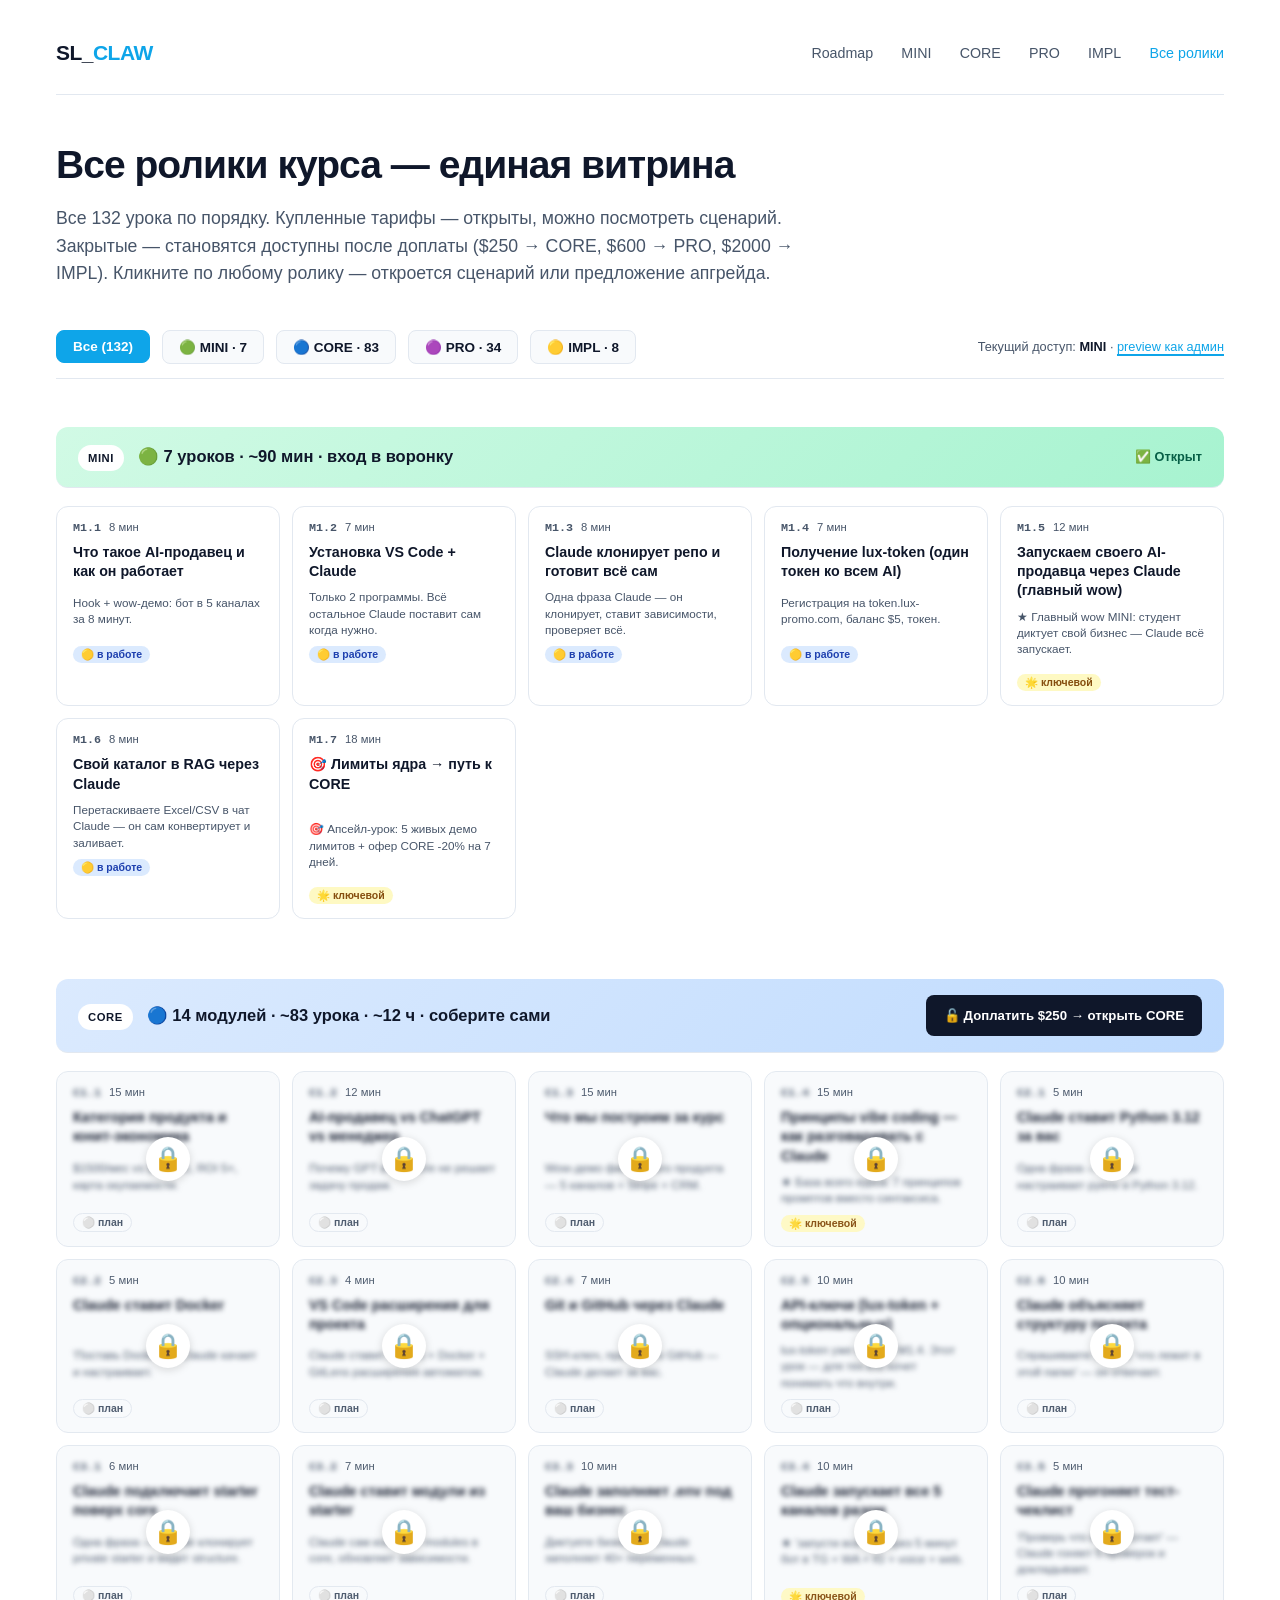
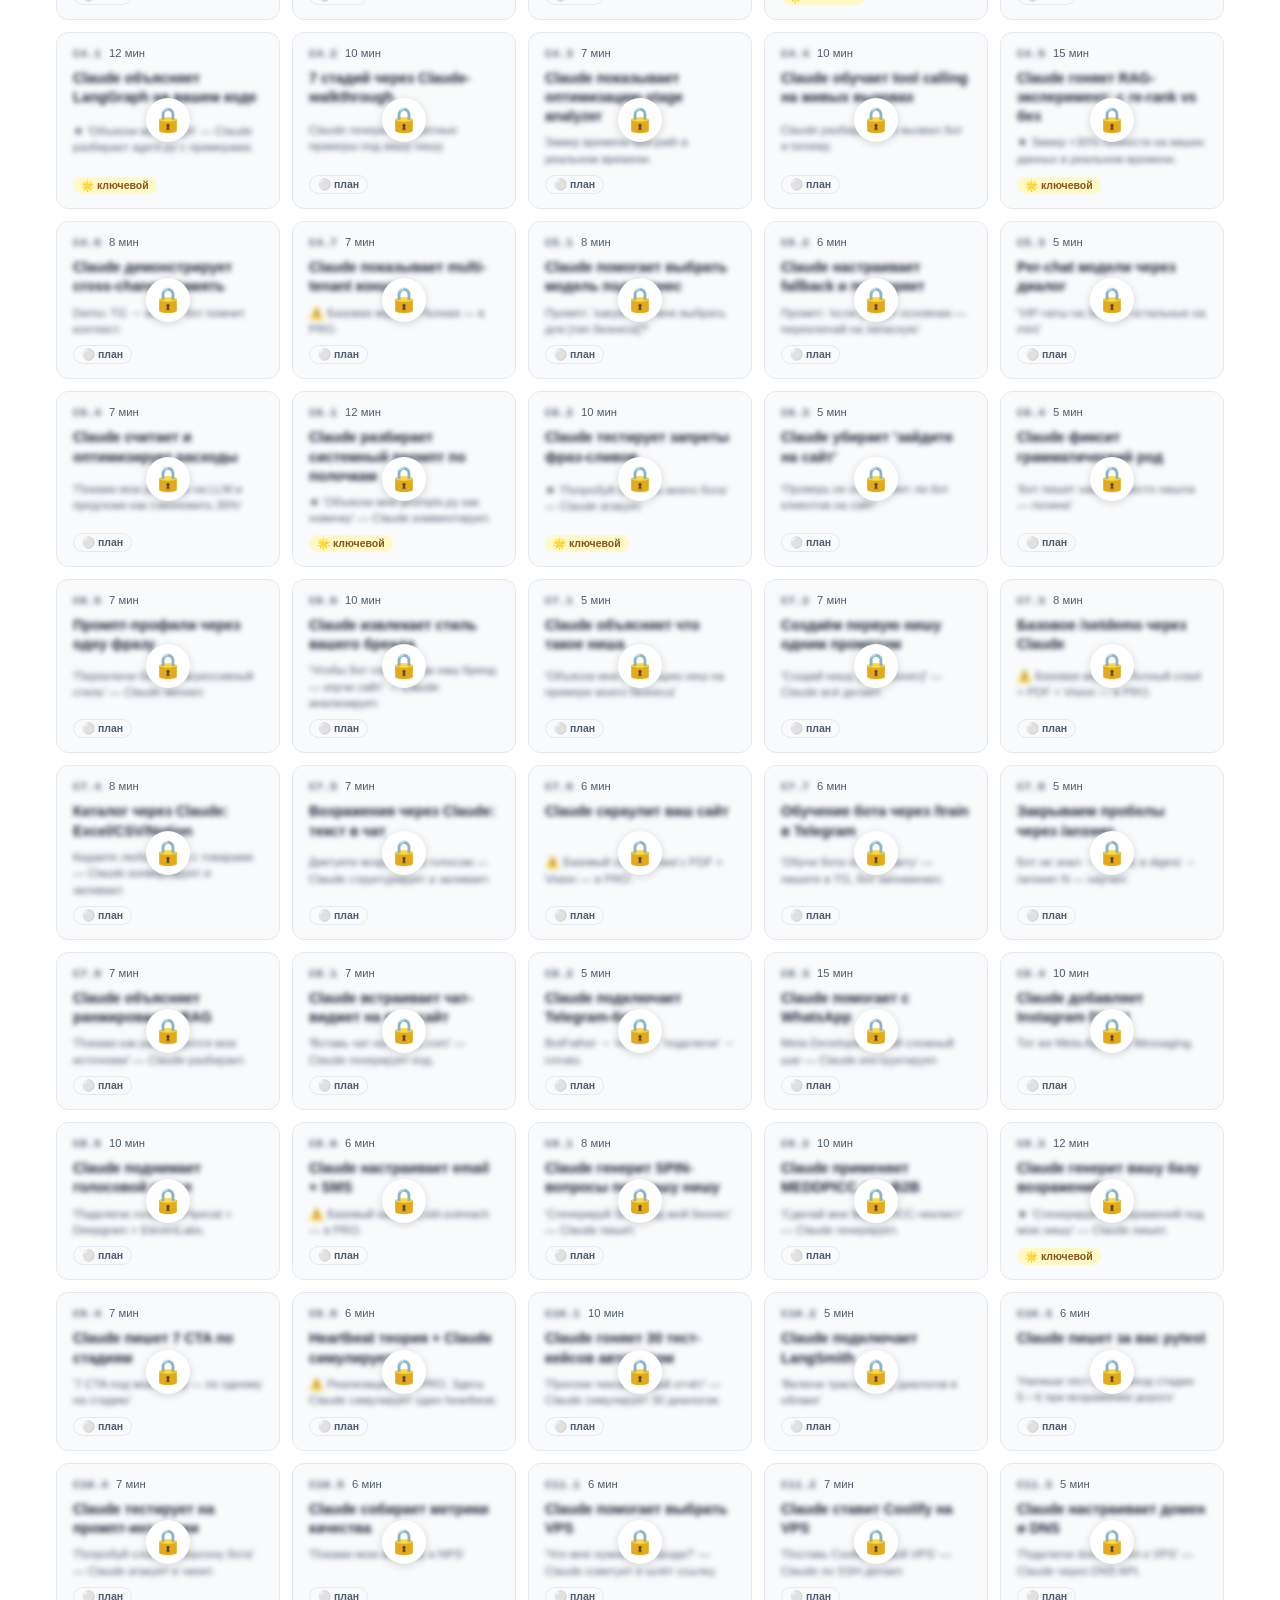
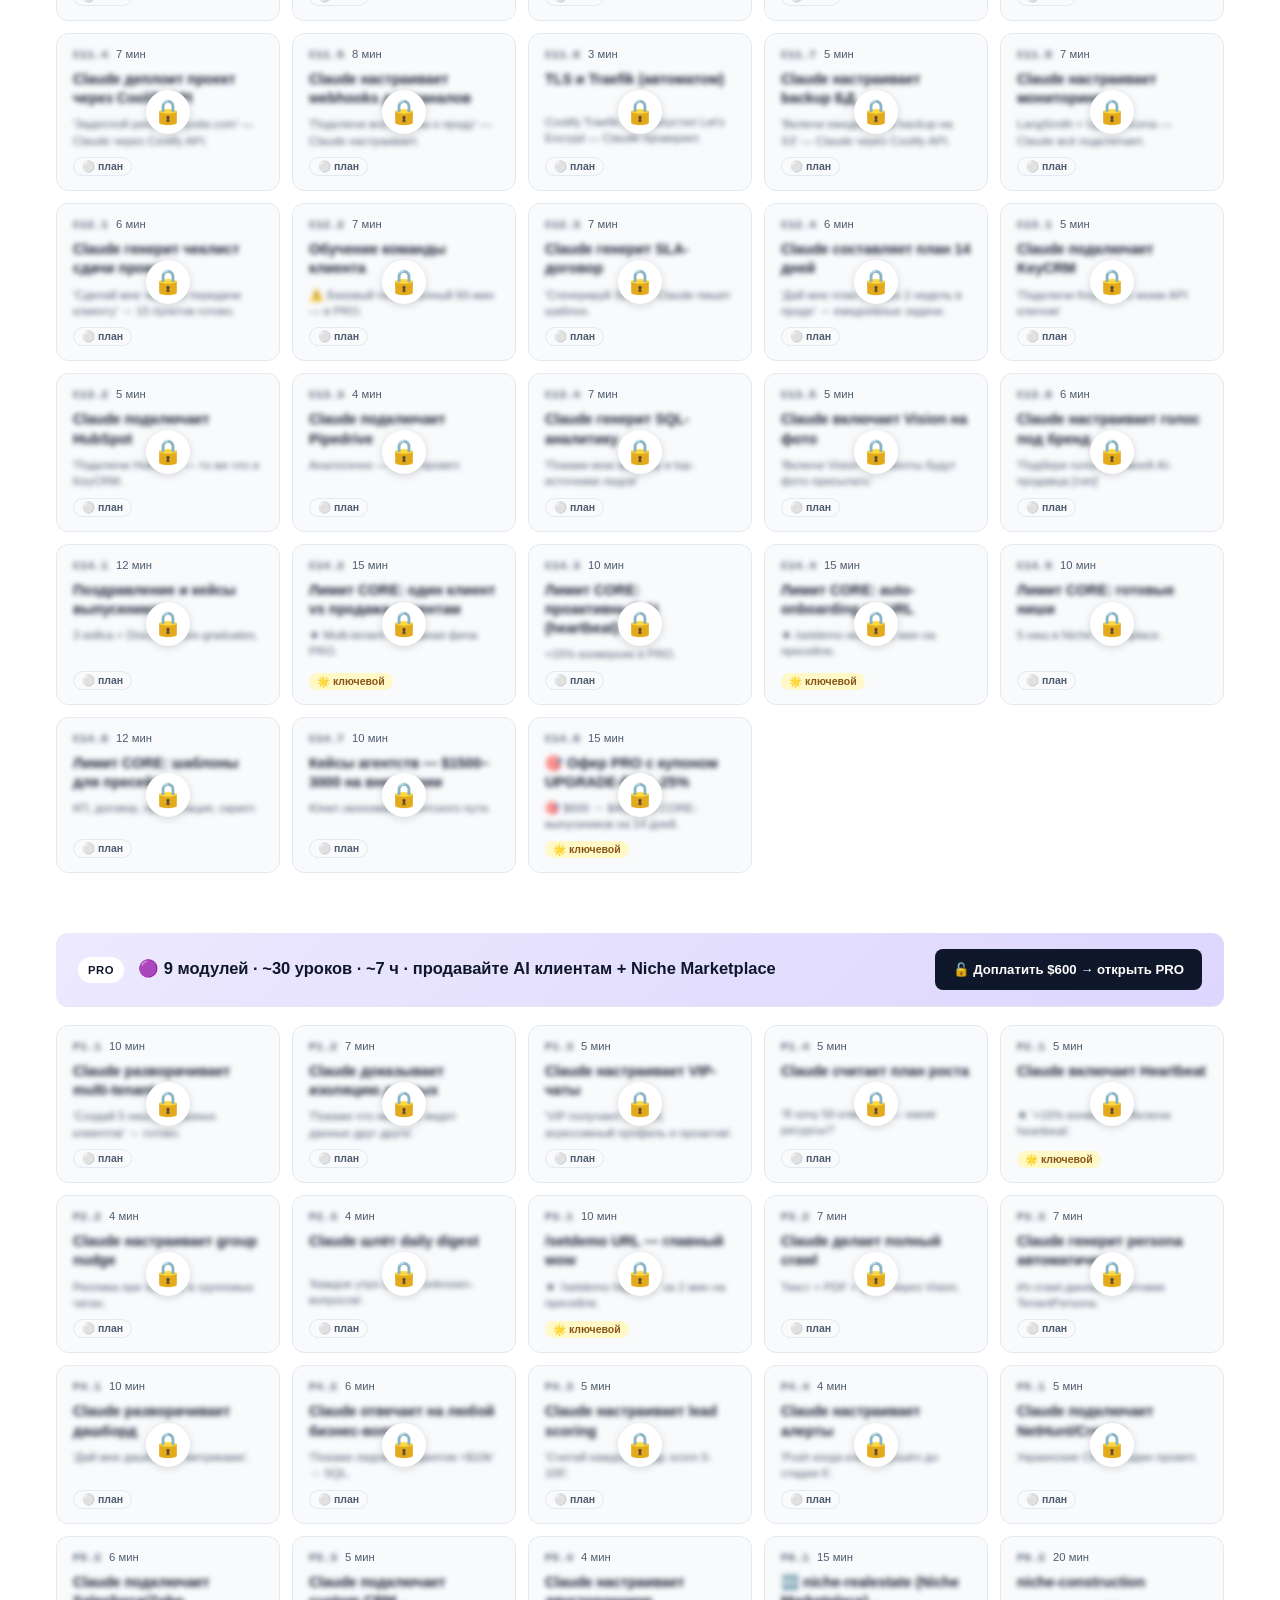
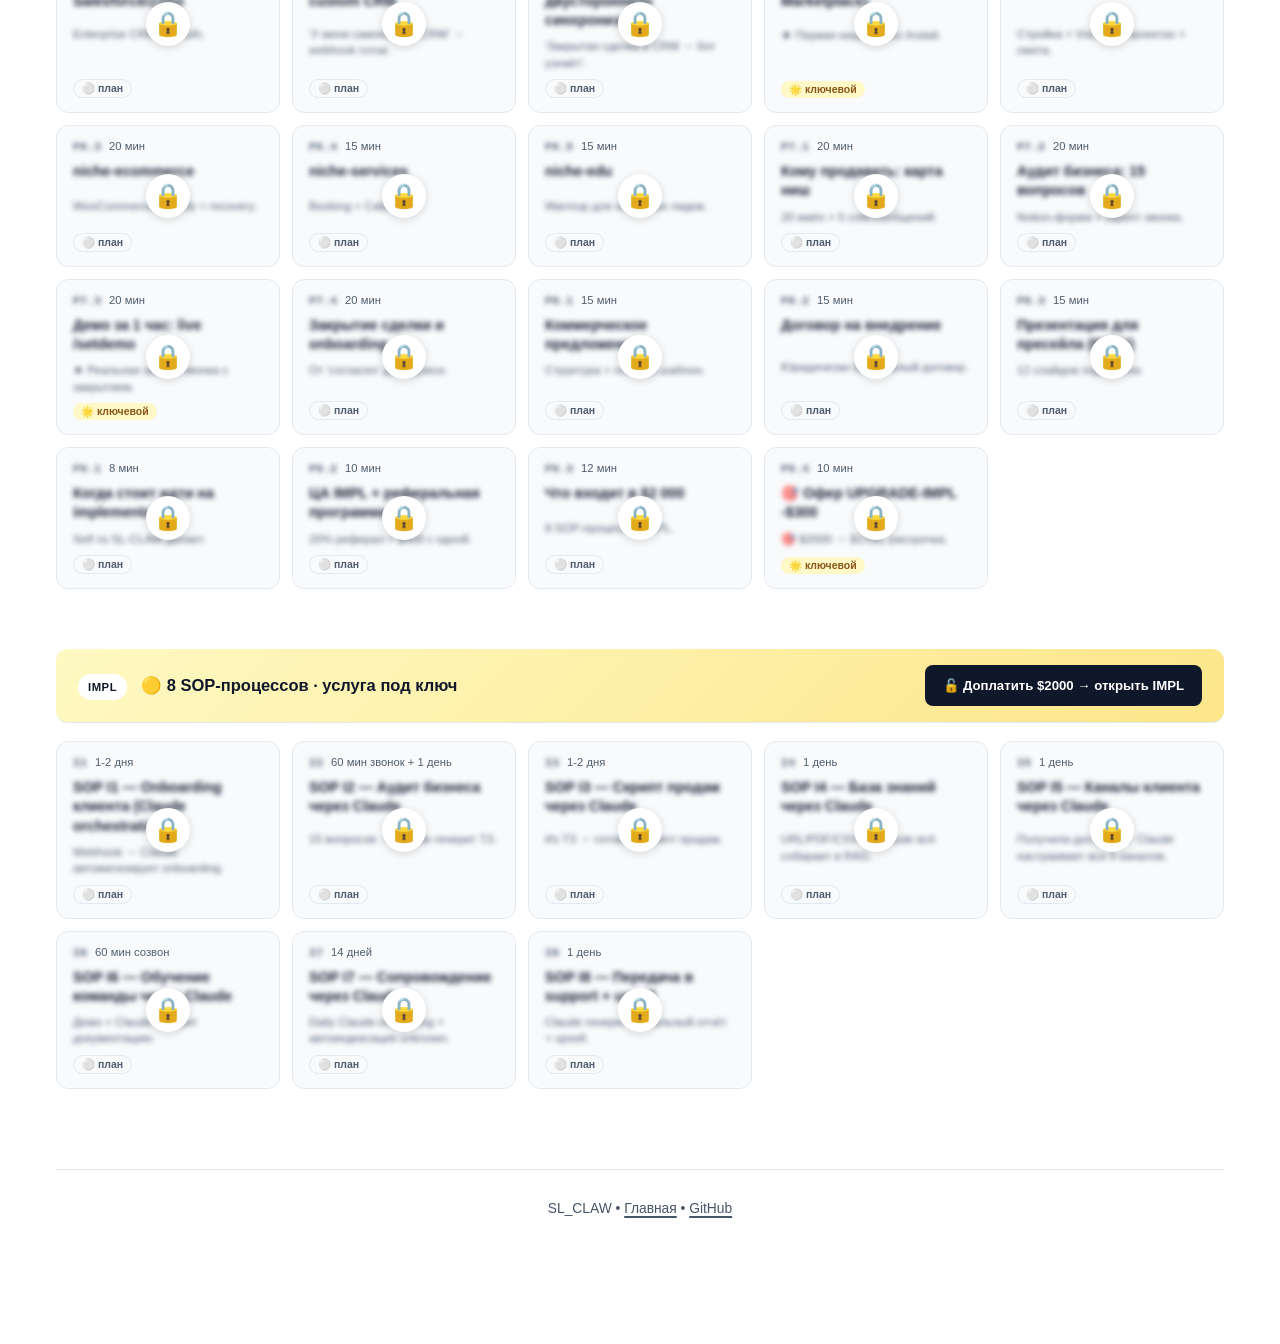
==== lessons.html @ c8d68e35 "Vibe coding во всех уроках: CORE C4-C13 + PRO P1-P5 + IMPL I1-I8 переписаны через промпты Claude. Ух" ====
<!DOCTYPE html>
<html lang="ru">
<head>
  <meta charset="UTF-8">
  <meta name="viewport" content="width=device-width, initial-scale=1.0">
  <title>Все ролики курса — SL_CLAW</title>
  <link rel="stylesheet" href="styles.css">
</head>
<body>
  <div class="container">

    <header>
      <div class="logo"><a href="index.html">SL_<span class="accent">CLAW</span></a></div>
      <nav>
        <a href="index.html">Roadmap</a>
        <a href="tier-mini.html">MINI</a>
        <a href="tier-core.html">CORE</a>
        <a href="tier-pro.html">PRO</a>
        <a href="tier-impl.html">IMPL</a>
        <a href="lessons.html" class="active">Все ролики</a>
      </nav>
    </header>

    <main>

      <h1>Все ролики курса — единая витрина</h1>
      <p class="lead">
        Все 132 урока по порядку. Купленные тарифы — открыты, можно посмотреть сценарий.
        Закрытые — становятся доступны после доплаты ($250 → CORE, $600 → PRO, $2000 → IMPL).
        Кликните по любому ролику — откроется сценарий или предложение апгрейда.
      </p>

      <div class="lessons-toolbar">
        <button class="filter-btn active" data-filter="all">Все (132)</button>
        <button class="filter-btn" data-filter="MINI">🟢 MINI · 7</button>
        <button class="filter-btn" data-filter="CORE">🔵 CORE · 83</button>
        <button class="filter-btn" data-filter="PRO">🟣 PRO · 34</button>
        <button class="filter-btn" data-filter="IMPL">🟡 IMPL · 8</button>
        <span class="stats">Текущий доступ: <strong id="current-tier">MINI</strong> · <a href="#" id="switch-tier">preview как админ</a></span>
      </div>

      <div id="lessons-container"></div>

    </main>

    <footer>
      SL_CLAW • <a href="index.html">Главная</a> • <a href="https://github.com/sl-claw/sl_claw_roadmapp">GitHub</a>
    </footer>

  </div>

  <!-- Modal Backdrop -->
  <div class="modal-backdrop" id="modal-backdrop">
    <div class="modal" id="modal-content"></div>
  </div>

  <script type="application/json" id="lessons-data">
[
  {"id":"M1.1","tier":"MINI","title":"Что такое AI-продавец и как он работает","duration":"8 мин","status":"progress","desc":"Hook + wow-демо: бот в 5 каналах за 8 минут.","goal":"Студент понимает категорию (sales-движок, не GPT-обёртка) и видит wow-демо.","show":["face cam hook (30 сек)","слайд 3 проблемы продаж","анимированная архитектура SL_CLAW","screen share: 5 обменов в Telegram от Привет до Stripe-ссылки","сравнительная таблица AI vs ChatGPT vs менеджер","кейс ManBud: +30% конверсии"],"say":"Что если у вашего бизнеса есть менеджер, который никогда не спит... За следующие 8 минут — покажу как это работает. И за следующий час — как такое сделать у себя.","do":"Смотрит, в конце выписывает 1 свою нишу.","result":"Wow-эффект, мотивация продолжать.","next":"M1.2 — Подготовка машины"},

  {"id":"M1.2","tier":"MINI","title":"Установка VS Code + Claude","duration":"7 мин","status":"progress","desc":"Только 2 программы. Всё остальное Claude поставит сам когда нужно.","goal":"Студент ставит VS Code + Claude и подключает их между собой. Больше ничего вручную ставить не надо — Claude сам поставит Python, Docker, Poetry, git клон и так далее по запросу.","show":["face cam: 'Не пугайтесь — мы НЕ будем ставить 5 программ. Только две.'","скачать VS Code с code.visualstudio.com (1 клик)","скачать Claude Desktop с claude.ai/download (1 клик)","открыть VS Code, открыть встроенный терминал (Cmd/Ctrl+`)","в терминале: 'claude' — Claude Code запускается прямо в VS Code","первая фраза в Claude: 'Привет, проверь что у меня стоит на машине'","Claude сам пробежит по python --version, docker --version, git --version и расскажет что есть, что нет"],"say":"Главный приём: вместо того чтобы вы становились DevOps-инженером — Claude сам всё ставит когда понадобится. Скажете 'нужен Python' — он поставит. 'Нужен Docker' — он поставит. Это и есть vibe coding.","do":"Скачивает 2 приложения. Открывает VS Code → terminal → запускает claude. Первая команда: 'проверь окружение'.","result":"VS Code открыт, Claude отвечает в терминале и видит вашу машину.","next":"M1.3 — Просим Claude клонировать репо и подготовить окружение"},

  {"id":"M1.3","tier":"MINI","title":"Claude клонирует репо и готовит всё сам","duration":"8 мин","status":"progress","desc":"Одна фраза Claude — он клонирует, ставит зависимости, проверяет всё.","goal":"Студент даёт Claude одну команду — Claude делает 5 шагов: git clone, проверка Python/Docker, установка недостающего, poetry install, финальная проверка.","show":["в Claude терминале: 'Склонируй репо github.com/sl-claw/core, поставь всё что нужно для запуска, и расскажи что сделал'","Claude в реальном времени: cd ~ → git clone... → проверка Python 3.12 (если нет — ставит через brew/apt) → проверка Docker (если нет — даёт ссылку на установку) → poetry install → docker compose up postgres redis","студент наблюдает, иногда подтверждает (Claude спрашивает разрешение перед устанавливающими командами)","финальный отчёт от Claude: 'Готово. Python 3.12, Docker, зависимости проекта, Postgres+Redis запущены'"],"say":"Заметили? Вы не вводили ни одной команды кроме первой просьбы. Все эти git, brew, poetry, docker compose — Claude сам выбрал и выполнил. Так теперь работают все программисты.","do":"Пишет одну фразу Claude'у. Подтверждает разрешения. Ждёт 3-5 минут.","result":"Репо склонировано, окружение готово, Postgres+Redis запущены. Студент не вводил ни одной технической команды.","next":"M1.4 — Получение lux-token"},

  {"id":"M1.4","tier":"MINI","title":"Получение lux-token (один токен ко всем AI)","duration":"7 мин","status":"progress","desc":"Регистрация на token.lux-promo.com, баланс $5, токен.","goal":"Студент получает lux-token с балансом $5 и сохраняет его в заметках.","show":["переход на token.lux-promo.com","регистрация (email или Google OAuth)","пополнение карта/LiqPay/USDT","API Keys → Create → имя sl-claw-dev","копирование токена lux-... в заметки"],"say":"9 провайдеров: Claude, OpenAI, Gemini, Kimi, DeepSeek, Groq, Mistral, ElevenLabs, Deepgram. Один баланс. Вместо 9 регистраций. $5 = около 2000 диалогов.","do":"Регистрируется, пополняет $5, создаёт токен.","result":"Токен lux-... на руках, баланс $5.","next":"M1.5 — Главный wow-урок"},

  {"id":"M1.5","tier":"MINI","title":"Запускаем своего AI-продавца через Claude (главный wow)","duration":"12 мин","status":"featured","desc":"★ Главный wow MINI: студент диктует свой бизнес — Claude всё запускает.","goal":"Студент видит как AI отвечает в его собственном чате. Без единой технической команды — Claude всё делает.","show":["в Claude терминале: 'Заполни .env. Я продаю [своё]. Бренд [название]. Цель — закрыть на покупку. Имя AI пусть будет [своё]. И запусти всё — хочу говорить с ботом в браузере'","Claude: cp .env.example .env → редактирует поля SALESPERSON_NAME, COMPANY_NAME, COMPANY_BUSINESS, COMPANY_VALUES, CONVERSATION_PURPOSE → вставляет lux-token из шага M1.4","Claude: poetry run uvicorn app.api.main:app --port 8070 в фоне","Claude: открывает в браузере http://localhost:8070/chat (или WS-тестер)","студент пишет 'Привет' → AI отвечает за 2 сек, представляется именем и брендом которые студент назвал","ещё 2 обмена: квалификация → презентация — Claude сидит рядом и подсказывает что наблюдать"],"say":"Минуту. Прочувствуйте. Вы НЕ заполняли .env вручную. НЕ запускали uvicorn. НЕ настраивали браузер. Вы сказали Claude что хотите — он сделал. И теперь у вас на ноутбуке работает sales-engine под ваш бренд. Это будущее софта.","do":"Диктует Claude свою persona одной фразой. Подтверждает запуск. Открывает браузер, говорит с ботом.","result":"Бот работает локально под бренд студента, отвечает в чате.","next":"M1.6 — Загрузка вашего каталога"},

  {"id":"M1.6","tier":"MINI","title":"Свой каталог в RAG через Claude","duration":"8 мин","status":"progress","desc":"Перетаскиваете Excel/CSV в чат Claude — он сам конвертирует и заливает.","goal":"Студент видит как бот узнаёт реальные цены его товаров. Без знания JSON.","show":["студент: 'У меня 10 товаров в Excel — вот файл. Залей их в каталог бота'","студент drag-and-drop'ает .xlsx в Claude","Claude: парсит Excel → конвертирует в JSON формат → запускает scripts/ingest_catalog.py → проверяет что залилось","студент возвращается в чат с ботом → 'Сколько стоит [реальное название товара]?' → AI достаёт реальную цену из каталога","wow-эффект: бот говорит про реальные товары студента"],"say":"Excel или CSV — Claude умеет парсить любой формат. JSON, формат demo_catalog — это вы знать не обязаны. Просто киньте файл и скажите 'залей'. Это и есть vibe coding для не-разработчика.","do":"Кидает свой Excel в Claude. Подтверждает заливку. Тестирует бота на реальных товарах.","result":"Бот знает каталог студента, называет реальные цены.","next":"M1.7 — Лимиты ядра → CORE"},

  {"id":"M1.7","tier":"MINI","title":"🎯 Лимиты ядра → путь к CORE","duration":"18 мин","status":"featured","desc":"🎯 Апсейл-урок: 5 живых демо лимитов + офер CORE -20% на 7 дней.","goal":"Студент видит что НЕ может core, и почему ровно это решает CORE-курс. Конверсия в апсейл здесь.","show":["лимит 1: подключение WhatsApp в core невозможно (нет переменных)","лимит 2: RAG промахивается на сложном запросе vs CORE с re-rank","лимит 3: возражение 'дорого' — core пасует за 1 круг vs CORE 3+ круга","лимит 4: оплата — 'менеджер свяжется' vs Stripe ссылка","лимит 5: голос — нет vs Pipecat в CORE","сравнительная таблица 10 пунктов","офер: CORE $300, купон UPGRADE-20 -20% на 7 дней = $240"],"say":"Я не буду вас обманывать — на core можно жить. Но если хотите ВСЕРЬЁЗ продавать через AI, нужны ещё 6 вещей. Они все в CORE. Купон UPGRADE-20: $300 → $240 на 7 дней. Не хотите — оставайтесь на core. Это норм.","do":"Смотрит, осмысляет, решает: брать CORE или нет.","result":"На руках купон UPGRADE-20, принимает решение. Конверсия 30%.","next":"📍 КОНЕЦ MINI. Доплата $250 → CORE открывается."},

  {"id":"C1.1","tier":"CORE","title":"Категория продукта и юнит-экономика","duration":"15 мин","status":"planned","desc":"$1500/мес vs $30/мес, ROI 5×, карта окупаемости.","goal":"Студент понимает категорию + финансовый смысл.","show":["face cam hook про экономику","рынок AI-агентов 2026","Excel-калькулятор ROI","карта ниш где окупается за 1 мес"],"say":"$1500/мес менеджер vs $30/мес AI-продавец работает 24×7. ROI 5× на типичной нише.","do":"Расчёт ROI под свою нишу.","result":"Понимание зачем + расчёт.","next":"C1.2 — AI vs ChatGPT vs менеджер"},

  {"id":"C1.2","tier":"CORE","title":"AI-продавец vs ChatGPT vs менеджер","duration":"12 мин","status":"planned","desc":"Почему GPT в виджете не решает задачу продаж.","goal":"Студент понимает 3 категории и почему GPT в виджете не решает задачу.","show":["face cam постановка вопроса","таблица сравнения 6 параметров","реальный кейс провала GPT на сайте"],"say":"GPT не помнит, не знает каталог, не закрывает. Менеджер всё это умеет — но 8 ч/сут и $1500/мес.","do":"Делает скрин таблицы.","result":"Понимание категории.","next":"C1.3 — Что мы построим"},

  {"id":"C1.3","tier":"CORE","title":"Что мы построим за курс","duration":"15 мин","status":"planned","desc":"Wow-демо финального продукта — 5 каналов + Stripe + CRM.","goal":"Wow-демо финального продукта чтобы держать мотивацию на 12 часов курса.","show":["face cam intro","скринкаст: web → TG → WA → IG → voice → Stripe → CRM","карта 14 модулей курса","Q&A типичных но я не программист"],"say":"За 14 модулей вы построите production-grade AI-продавца. Не chatbot — sales engine.","do":"Смотрит, мотивация прокачана.","result":"Готовность пройти 12 часов курса.","next":"C1.4 — Как использовать курс"},

  {"id":"C1.4","tier":"CORE","title":"Принципы vibe coding — как разговаривать с Claude","duration":"15 мин","status":"featured","desc":"★ База всего курса: 7 принципов промптов вместо синтаксиса.","goal":"Студент усваивает 7 правил vibe coding до начала практики.","show":["принцип 1: ОПИСЫВАЙТЕ РЕЗУЛЬТАТ, не процесс. Не 'запусти docker compose up', а 'запусти базу данных для бота'","принцип 2: ДАВАЙТЕ КОНТЕКСТ. Не 'почини баг', а 'бот не отвечает в Telegram, в логах ошибка X — почини'","принцип 3: ГРАНИЦЫ. 'Не трогай файл .env' / 'работай только в папке app/channels/'","принцип 4: ПРОВЕРКА. После каждой задачи: 'покажи что ты сделал и проверь что работает'","принцип 5: REVERT. Если результат плохой: 'откати последние изменения, попробуй другой подход'","принцип 6: ОБЪЯСНИ КАК НОВИЧКУ. 'Я не разработчик. Объясняй каждый шаг 1-2 предложениями'","принцип 7: НЕ СОГЛАШАЙСЯ ПРОСТО ТАК. Если Claude утверждает что сделал — попросите доказать ('покажи что работает: запусти curl /health и покажи ответ')"],"say":"Раньше учили синтаксис языков 5 лет. Сейчас учим формулировать задачу на родном языке. Это и есть vibe coding. Эти 7 принципов — фундамент всего курса.","do":"Записывает 7 принципов. Делает первое упражнение: 'Claude, подскажи 3 идеи для моего бизнеса'.","result":"Понимает как формулировать задачи. Готов к остальным урокам.","next":"C2.1 — Claude ставит Python"},

  {"id":"C2.1","tier":"CORE","title":"Claude ставит Python 3.12 за вас","duration":"5 мин","status":"planned","desc":"Одна фраза — Claude настраивает pyenv и Python 3.12.","goal":"Студент получает чистый Python 3.12 без знания pyenv, brew, apt — Claude всё делает.","show":["в Claude: 'У меня нет Python 3.12 — поставь чисто, чтобы не сломать системный'","Claude сам выбирает: Mac → brew/pyenv, Windows → WSL2/apt, Linux → apt","Claude запускает установку, отвечает на промпты sudo","финальная проверка python3 --version → 3.12.x"],"say":"Зачем 3.12? LangGraph не работает на 3.13. Зачем pyenv? Чтобы не ломать системный Python. Но это уже не ваша проблема — это проблема Claude.","do":"Одна фраза + sudo-пароль когда Claude попросит.","result":"Python 3.12 готов, системный Python не тронут.","next":"C2.2 — Claude ставит Docker"},

  {"id":"C2.2","tier":"CORE","title":"Claude ставит Docker","duration":"5 мин","status":"planned","desc":"'Поставь Docker' — Claude качает и настраивает.","goal":"Docker Desktop запущен, kit зелёный — без ручного download/install.","show":["в Claude: 'Поставь Docker и запусти его'","Claude качает .dmg/.exe/installer под ОС","студент 1 раз вводит sudo-пароль","Claude ждёт пока Docker запустится, проверяет docker compose version","объяснение что такое контейнер на пальцах (3 предложения от Claude)"],"say":"Docker — лёгкая виртуалка для базы данных. Раньше DevOps-инженеры неделями настраивали такое. Сейчас — 5 минут с Claude.","do":"Одна фраза. Подтверждает установку.","result":"Docker запущен, готов поднять Postgres+Redis.","next":"C2.3 — VS Code (уже стоит из M1.2)"},

  {"id":"C2.3","tier":"CORE","title":"VS Code расширения для проекта","duration":"4 мин","status":"planned","desc":"Claude ставит Python + Docker + GitLens расширения автоматом.","goal":"Редактор с правильными расширениями для нашего проекта.","show":["VS Code уже стоит из M1.2","в Claude: 'поставь мне в VS Code расширения для Python и Docker'","Claude через CLI: code --install-extension ms-python.python ms-azuretools.vscode-docker eamodio.gitlens","перезапуск VS Code","расширения видны в боковой панели"],"say":"VS Code из коробки — пустой. С нашими 3 расширениями — IDE мирового класса.","do":"Одна фраза.","result":"VS Code с 3 расширениями.","next":"C2.4 — Git и GitHub"},

  {"id":"C2.4","tier":"CORE","title":"Git и GitHub через Claude","duration":"7 мин","status":"planned","desc":"SSH-ключ, привязка к GitHub — Claude делает за вас.","goal":"Студент может clone/commit/push в свой fork без знания Git-команд.","show":["в Claude: 'настрой Git и GitHub, чтобы я мог пушить'","Claude: ssh-keygen -t ed25519 → копирует public key в clipboard","студент клеит ключ на github.com/settings/keys (1 ручной шаг)","Claude настраивает git config user.name и user.email","Claude учит студента 3 командам: git pull, git add+commit, git push (или просит делать через Claude)"],"say":"Git — машина времени для кода. Раньше учили месяц. Сейчас — Claude помогает с каждым commit'ом.","do":"Подтверждает ssh-keygen, клеит public-key на GitHub (1 копи-пейст).","result":"GitHub подключён, Claude умеет пушить за студента.","next":"C2.5 — API ключи"},

  {"id":"C2.5","tier":"CORE","title":"API-ключи (lux-token + опциональные)","duration":"10 мин","status":"planned","desc":"lux-token уже есть из M1.4. Этот урок — для тех кто хочет понимать что внутри.","goal":"lux-token у студента есть. Урок объясняет что под капотом — Anthropic, OpenAI, Google API.","show":["напоминание про lux-token из M1.4","альтернативный путь: регистрация на console.anthropic.com и platform.openai.com отдельно","сравнение цен: lux-token vs прямые провайдеры","когда стоит перейти на прямые ключи (для PRO+)","в Claude: 'покажи как читается lux-token в коде' → walk through chat_llm.py"],"say":"lux-token — для скорости старта. Прямые ключи — для тех кто хочет полный контроль и оптимизацию цен. Можно начать с lux-token, потом мигрировать.","do":"Понимает что под капотом. Опционально регистрируется в Anthropic.","result":"Понимание API-доступов.","next":"C2.6 — Структура проекта"},

  {"id":"C2.6","tier":"CORE","title":"Claude объясняет структуру проекта","duration":"10 мин","status":"planned","desc":"Спрашиваете Claude 'что лежит в этой папке' — он отвечает.","goal":"Студент ориентируется в проекте через диалог с Claude вместо чтения README.","show":["в Claude: 'покажи дерево проекта и объясни каждую папку'","Claude: tree -L 2 + комментарии по каждой папке (app/api, app/core, app/channels, app/tools, scripts, docker, Ниши/)","в Claude: 'покажи 3 самых важных файла, в которых я буду чаще всего работать' → Claude показывает .env, app/core/prompts.py, app/core/tenants.py","студент задаёт ad-hoc вопросы: 'а что делает этот файл?' — Claude отвечает с цитатами из кода"],"say":"Раньше изучение чужого кода = чтение README + копание часами. Сейчас = диалог с Claude. Спрашивайте о любом файле.","do":"Задаёт Claude 5-10 вопросов про разные файлы. Привыкает использовать Claude как навигатор по коду.","result":"Понимает структуру через Claude. Знает к каким файлам обращаться.","next":"C3.1 — starter поверх core"},

  {"id":"C3.1","tier":"CORE","title":"Claude подключает starter поверх core","duration":"6 мин","status":"planned","desc":"Одна фраза — Claude клонирует private starter и видит structure.","goal":"Студент получает starter подключённый к core без ручных команд.","show":["в Claude: 'у меня тариф CORE — подключи мне sl-claw/starter поверх core'","Claude через GitHub CLI: gh auth login (один раз) → gh repo clone sl-claw/starter ../starter","Claude показывает дерево starter/modules/ — channels, payments, crm, prompts_v2","Claude объясняет: каждая папка modules/ — отдельная фича PRO/CORE"],"say":"Starter — private. Доступ выдан вашему GitHub-логину после оплаты CORE. Claude клонирует через свой gh CLI.","do":"Одна фраза. Подтверждает gh auth login (1 раз).","result":"Starter рядом с core.","next":"C3.2 — installer"},

  {"id":"C3.2","tier":"CORE","title":"Claude ставит модули из starter","duration":"7 мин","status":"planned","desc":"Claude сам копирует modules в core, обновляет зависимости.","goal":"Студент устанавливает starter поверх core одной фразой.","show":["в Claude: 'установи все модули starter в core'","Claude: bash ../starter/installer/install.sh — но сам объясняет что делает (а не просто запускает)","Claude перечисляет: WhatsApp канал, Voice, RAG-pro, Payments (LiqPay/Fondy/PayPal), 5 CRM","Claude запускает poetry install чтобы подтянуть новые зависимости","финальная проверка: ls app/modules/ — все папки на месте"],"say":"Claude комментирует каждый шаг — вы видите ЧТО ставится. Это и обучение, и установка одновременно.","do":"Одна фраза. Наблюдает.","result":"Все модули starter в app/modules/.","next":"C3.3 — .env"},

  {"id":"C3.3","tier":"CORE","title":"Claude заполняет .env под ваш бизнес","duration":"10 мин","status":"planned","desc":"Диктуете бизнес — Claude заполняет 40+ переменных.","goal":"Студент получает заполненный .env под свою нишу за 10 минут.","show":["в Claude: 'мой бизнес — [описание]. Заполни .env с моими ключами и MODULES_ENABLED для всех 5 каналов'","Claude вставляет lux-token из M1.4","Claude заполняет persona осмысленно (на основе описания бизнеса)","Claude включает MODULES_ENABLED=whatsapp,instagram,voice,rag_pro,payments,crm_keycrm","Claude спрашивает про опциональные ключи — Telegram, WhatsApp Phone ID, ElevenLabs voice ID","студент даёт ключи по очереди — Claude вставляет"],"say":"40+ переменных заполнить вручную = час. С Claude = 10 минут с диалогом про ваш бизнес. Ещё и persona получится осмысленнее чем вручную.","do":"Описывает свой бизнес. Передаёт ключи когда Claude спрашивает.","result":".env заполнен под нишу.","next":"C3.4 — Запуск 5 каналов"},

  {"id":"C3.4","tier":"CORE","title":"Claude запускает все 5 каналов разом","duration":"10 мин","status":"featured","desc":"★ 'запусти всё' — через 5 минут бот в TG + WA + IG + voice + web.","goal":"Видим бота во всех 5 каналах одновременно.","show":["в Claude: 'запусти бота со всеми каналами и подключи webhooks локально через ngrok'","Claude: docker compose up -d postgres redis","Claude: poetry install --with voice","Claude: uvicorn запуск с логами","Claude: ngrok tunnel для прохождения webhooks Telegram/WA/IG к localhost","Claude настраивает setWebhook для каждого канала","студент тестирует: пишет себе в TG → отвечает; в WA → отвечает; в Instagram → отвечает; голосом через test-call → отвечает голосом","wow-момент: один бот, 5 каналов, общая память"],"say":"Это полный production-grade test. Раньше DevOps-инженер настраивал день. Сейчас — Claude за 5 минут.","do":"Одна фраза. Тестирует в каждом канале.","result":"5 каналов работают локально.","next":"C3.5 — Тест-чеклист"},

  {"id":"C3.5","tier":"CORE","title":"Claude прогоняет тест-чеклист","duration":"5 мин","status":"planned","desc":"'Проверь что всё работает' — Claude гоняет 5 проверок и докладывает.","goal":"5 проверок выполнены автоматически с финальным отчётом.","show":["в Claude: 'прогони тест-чеклист и дай отчёт'","Claude: curl /health → ok","Claude: WS-клиент → 'Привет' → проверка ответа за <3 сек","Claude: отправка через TG API → проверка ответа","Claude: RAG-запрос про товар → проверка результата","Claude: проверка БД psql на наличие лида","финальный отчёт от Claude в формате таблицы: ✅/❌ по каждому пункту"],"say":"DevOps-чеклист в обёртке диалога. Claude как QA-инженер.","do":"Одна фраза. Читает отчёт.","result":"Все 5 проверок зелёные.","next":"C4.1 — LangGraph"},

  {"id":"C4.1","tier":"CORE","title":"Claude объясняет LangGraph на вашем коде","duration":"12 мин","status":"featured","desc":"★ 'Объясни мне graph' — Claude разбирает agent.py с примерами.","goal":"Студент понимает архитектуру через диалог, а не лекцию.","show":["в Claude: 'открой app/core/agent.py и объясни мне как работает граф этого агента'","Claude рисует ASCII-схему графа: load_memory ∥ stage_analyzer → agent ↔ tools → save_memory","Claude построчно проходит _build_graph() с комментариями","Claude: 'хочешь добавим свой узел чтобы посмотреть как это работает?' → добавляет debug-узел","студент задаёт ad-hoc вопросы: 'а что если узел упадёт?', 'как добавить ещё один LLM-вызов?'","Claude отвечает с цитатами из кода"],"say":"Раньше архитектуру изучали по документации часами. Сейчас — диалог с Claude. Спрашивайте всё что не понятно.","do":"Задаёт Claude 5-10 вопросов про архитектуру. Просит добавить debug-узел.","result":"Понимает граф через интерактив.","next":"C4.2 — 7 стадий"},

  {"id":"C4.2","tier":"CORE","title":"7 стадий через Claude-walkthrough","duration":"10 мин","status":"planned","desc":"Claude генерит конкретные примеры под вашу нишу.","goal":"Студент знает 7 стадий применительно к своему бизнесу.","show":["в Claude: 'у меня бизнес [своё]. Покажи 7 стадий воронки на конкретных репликах под мою нишу'","Claude генерит 7 примерных диалогов: introduction → qualification → value → needs → solution → objections → close — каждая под бизнес студента","Claude указывает где stages.py определяет каждую стадию","Claude предлагает: 'если хочешь добавить 8-ю стадию (например, upsell после close) — могу показать как'"],"say":"Стадии — это методология SalesGPT MIT. Сейчас Claude переводит её на язык вашей ниши.","do":"Описывает свой бизнес. Читает 7 примеров. Запоминает.","result":"Знает 7 стадий на конкретике своей ниши.","next":"C4.3 — Stage analyzer"},

  {"id":"C4.3","tier":"CORE","title":"Claude показывает оптимизацию stage analyzer","duration":"7 мин","status":"planned","desc":"Замер времени fast-path в реальном времени.","goal":"Студент видит как fast-path экономит 1 сек на каждом ответе.","show":["в Claude: 'покажи как работает fast-path и почему это важно'","Claude показывает _TRIVIAL_MSG_RE и _stage_analyzer","Claude запускает 2 теста: с тривиальным сообщением 'Привет' и с сложным 'Сколько стоит дом 80м²'","Claude в логах: 'Stage analyzer FAST: trivial msg → keep stage 1' (0мс) vs 'Stage analyzer -> 5' (~800мс)","студент видит разницу собственными глазами"],"say":"Один регексп экономит секунду на 60% сообщений. Это инженерная оптимизация которой Claude вас и обучил.","do":"Запускает 2 теста через Claude.","result":"Понимает оптимизацию на цифрах.","next":"C4.4 — Tools"},

  {"id":"C4.4","tier":"CORE","title":"Claude обучает tool calling на живых вызовах","duration":"10 мин","status":"planned","desc":"Claude разбирает что вызвал бот и почему.","goal":"Студент понимает ReAct pattern на собственных диалогах.","show":["в Claude: 'я отправлю боту сложный запрос — расшифровывай в реальном времени все tool calls'","студент пишет боту: 'есть дом 80м² в наличии? Сколько стоит? Запиши меня на просмотр'","Claude в реальном времени комментирует логи: catalog_search → 3 results → save_lead (имя/телефон) → book_meeting (дата) → final reply","Claude объясняет: 'модель сама решает когда нужен tool — это и есть ReAct'","в Claude: 'добавь свой кастомный tool — например, расчёт страховки' → Claude генерит шаблон"],"say":"ReAct — это не магия. Модель видит описание tools в системном промпте и решает когда вызвать. Claude показывает каждый шаг.","do":"Отправляет тестовый сложный запрос. Читает разбор Claude. Создаёт свой tool.","result":"Знает архитектуру tools, добавил свой.","next":"C4.5 — RAG"},

  {"id":"C4.5","tier":"CORE","title":"Claude гоняет RAG-эксперимент: с re-rank vs без","duration":"15 мин","status":"featured","desc":"★ Замер +30% точности на ваших данных в реальном времени.","goal":"Студент видит превосходство multi-query + re-rank на собственном каталоге.","show":["в Claude: 'сделай мне A/B тест RAG: один и тот же запрос через простой vector vs multi-query+re-rank'","Claude временно отключает re-rank, прогоняет 10 запросов","Claude включает обратно, прогоняет те же 10","Claude генерит таблицу: запрос / vector top-3 / multi+rerank top-3 / какой точнее","студент видит: на 7 из 10 multi+rerank достал точно нужный товар, на vector — общая категория","Claude объясняет каждый шаг: pgvector → MMR → 3 query expansion (Haiku) → 20 candidates → LLM re-rank → top 5","source weights: Claude показывает SOURCE_WEIGHTS dict, объясняет почему manual 1.5× а site 0.8×"],"say":"+30% точности — это разница между «бот ответил правильно» и «бот промахнулся». Claude только что доказал это на ваших данных.","do":"Просит A/B тест. Читает таблицу результатов.","result":"Понимает RAG глубоко + видит превосходство на своих данных.","next":"C4.6 — Память"},

  {"id":"C4.6","tier":"CORE","title":"Claude демонстрирует cross-channel память","duration":"8 мин","status":"planned","desc":"Demo: TG → web → бот помнит контекст.","goal":"Студент видит как mem0 даёт память между каналами.","show":["в Claude: 'покажи мне на демо как работает память между каналами'","Claude инструктирует: 'напиши боту в TG: меня зовут Иван, я ищу дом 80м²'","студент пишет в TG → бот сохраняет факт","Claude: 'теперь открой web-чат и напиши: что я искал?'","студент пишет в web → бот: 'Вы Иван, ищете дом 80м²'","Claude разбирает: tenant-префикс в user_id, mem0.search() в _load_memory","Claude показывает как facts хранятся в pgvector таблице memories"],"say":"Это и есть cross-channel память. Клиент в TG → потом WA → потом голос — бот помнит. mem0 делает магию.","do":"Прогоняет демо в 2 каналах. Видит магию.","result":"Понимает память.","next":"C4.7 — Multi-tenant teaser"},

  {"id":"C4.7","tier":"CORE","title":"Claude показывает multi-tenant концепт","duration":"7 мин","status":"planned","desc":"⚠️ Базовая версия. Полная — в PRO.","goal":"Студент видит концепт multi-tenant и понимает что это PRO-фича.","show":["в Claude: 'у меня одна ниша. Покажи как работала бы система если их было 10'","Claude временно создаёт 2 mock-ниши и показывает как chat_id → slug → разная persona","студент пишет в один TG → отвечает Анна из ManBud; в другой → Олена из Lux-promo","Claude: 'один сервер, две ниши. Полный механизм с 50+ нишами + админ-панель — в PRO'","🎯 триггер: PRO для тех кто планирует продавать AI как услугу клиентам"],"say":"Концепт ясен. Полная реализация (Niche Marketplace, шаблоны, /setdemo с автогенерацией) — это уже PRO.","do":"Видит концепт. Понимает зачем PRO.","result":"Готов рассмотреть PRO.","next":"C5.1 — LLM выбор"},

  {"id":"C5.1","tier":"CORE","title":"Claude помогает выбрать модель под бизнес","duration":"8 мин","status":"planned","desc":"Промпт: 'какую LLM мне выбрать для [тип бизнеса]?'","goal":"Студент получает рекомендацию модели от Claude под свою нишу.","show":["промпт: 'у меня бизнес [своё]. Я планирую X диалогов в день. Какую LLM-модель брать как основную и какую для классификации стадий? Считай также бюджет'","Claude генерирует рекомендацию: например, Sonnet 4.6 (основной) + Haiku 4.5 (стадии) + fallback GPT-4o","Claude генерирует таблицу с ценами на месяц по разным объёмам","Claude вписывает выбранные модели в .env через Coolify API","ПРОВЕРКА (промпт): 'покажи что сейчас в LLM_MODEL и STAGE_ANALYZER_MODEL — подтверди что записалось'"],"say":"Не зубрите модели. Опишите задачу — Claude рекомендует и настраивает.","do":"Промпт + проверка. Один цикл.","result":"LLM настроены под вашу нагрузку.","next":"C5.2 — Fallback"},

  {"id":"C5.2","tier":"CORE","title":"Claude настраивает fallback и проверяет","duration":"6 мин","status":"planned","desc":"Промпт: 'если упадёт основная — переключай на запасную'","goal":"Студент знает как попросить Claude настроить fallback.","show":["промпт: 'настрой fallback с Claude на GPT-4o если Anthropic упадёт'","Claude обновляет .env с FALLBACK_PROVIDER","ПРОВЕРКА (промпт): 'симулируй падение Anthropic — отключи ANTHROPIC_API_KEY и проверь что бот работает на GPT'","Claude временно убирает ключ → шлёт боту запрос → видит ответ от GPT → возвращает ключ","ЕСЛИ ОШИБКА: 'fallback не сработал, посмотри почему' → Claude диагностирует"],"say":"Настройка инфраструктуры через диалог. Никаких YAML-файлов вручную.","do":"Промпт. Подтверждение. Тест.","result":"Fallback работает.","next":"C5.3 — Per-chat"},

  {"id":"C5.3","tier":"CORE","title":"Per-chat модели через диалог","duration":"5 мин","status":"planned","desc":"'VIP-чаты на Sonnet, остальные на mini'","goal":"Студент сегментирует модели через одну фразу.","show":["промпт: 'у меня есть 3 VIP-чата (id 1234, 5678, 9012) — назначь им Sonnet 4.6. Все остальные пусть работают на gpt-4o-mini'","Claude через chat_llm_map в БД назначает модели","ПРОВЕРКА: 'покажи распределение моделей по чатам'"],"say":"Сегментация без знания SQL и БД.","do":"Промпт.","result":"VIP получают премиум-модель.","next":"C5.4 — Цена"},

  {"id":"C5.4","tier":"CORE","title":"Claude считает и оптимизирует расходы","duration":"7 мин","status":"planned","desc":"'Покажи мои расходы на LLM и предложи как сэкономить 30%'","goal":"Студент видит свои расходы и план оптимизации.","show":["промпт: 'покажи мои расходы на LLM за последний месяц с разбивкой по моделям'","Claude через LangSmith API вытаскивает данные","Claude генерирует таблицу: $X на Sonnet, $Y на Haiku, $Z на embeddings","промпт: 'предложи как сэкономить 30% без потери качества'","Claude рекомендует: trivial-msg fast-path, кэш, per-chat downgrade некритичных чатов","Claude применяет рекомендации (одобряете каждую)"],"say":"Любой инсайт начинается с промпта. Claude — ваш аналитик расходов.","do":"2 промпта. Подтверждает оптимизации.","result":"Расходы упали на 25-30%.","next":"C6.1 — Анатомия промпта"},

  {"id":"C6.1","tier":"CORE","title":"Claude разбирает системный промпт по полочкам","duration":"12 мин","status":"featured","desc":"★ 'Объясни мне prompts.py как новичку' — Claude комментирует.","goal":"Студент понимает структуру системного промпта через диалог.","show":["промпт: 'открой app/core/prompts.py и объясни мне каждую секцию SALES_AGENT_SYSTEM_PROMPT как новичку'","Claude разбивает на 6 секций с комментариями: persona / запреты / принципы / стадии / память / tools","студент задаёт ad-hoc: 'а зачем здесь грамматический род?', 'почему так агрессивно про менеджеров?'","Claude отвечает с примерами что было бы без этих правил"],"say":"Промпт — это конституция вашего бота. Изучаем не зубрёжкой, а диалогом.","do":"Просит объяснить. Задаёт 5+ ad-hoc вопросов.","result":"Понимает каждую секцию промпта.","next":"C6.2 — Запреты"},

  {"id":"C6.2","tier":"CORE","title":"Claude тестирует запреты фраз-сливов","duration":"10 мин","status":"featured","desc":"★ 'Попробуй сломать моего бота' — Claude атакует.","goal":"Студент видит как промпт защищает от слива клиента.","show":["промпт: 'симулируй 5 атак клиента: попроси менеджера, оставь номер для перезвона, спроси сложное где обычно пасуют. Посмотри как бот отрабатывает'","Claude шлёт боту 5 типовых триггеров","Claude отчитывается: на 4/5 бот закрыл сделку сам, на 1/5 пас","ЕСЛИ ПАС: 'почему пас? Подскажи как усилить промпт'","Claude правит prompts.py добавляя контр-пример → перезапуск → повторный тест"],"say":"Тестирование промпта — отдельная дисциплина. Claude и тестировщик и инженер промпта.","do":"Один промпт. Читает отчёт. Подтверждает правки.","result":"Бот не пасует ни в одном из 5 случаев.","next":"C6.3 — Запрет сайт"},

  {"id":"C6.3","tier":"CORE","title":"Claude убирает 'зайдите на сайт'","duration":"5 мин","status":"planned","desc":"'Проверь не отправляет ли бот клиентов на сайт'","goal":"Бот не отправляет клиента на сайт.","show":["промпт: 'проверь, не говорит ли мой бот в каких-то ситуациях зайдите на сайт. Если да — поправь промпт'","Claude генерирует 10 запросов где бот мог бы перенаправить","Claude находит 2 случая → правит промпт → перепроверяет"],"say":"Систематическая проверка через диалог. Никакого ручного перебора.","do":"Один промпт.","result":"Бот всегда отвечает в чате, не отсылает на сайт.","next":"C6.4 — Грам.род"},

  {"id":"C6.4","tier":"CORE","title":"Claude фиксит грамматический род","duration":"5 мин","status":"planned","desc":"'Бот пишет нашёл вместо нашла — почини'","goal":"AI говорит в правильном роде персонажа.","show":["промпт: 'у меня AI-продавец Олена — женского рода. Проверь не сбивается ли в логах на мужской род'","Claude парсит логи, находит 2-3 места с 'нашёл'","Claude добавляет в промпт явное указание женского рода + примеры","перепроверка → больше нет сбоев"],"say":"Микро-баги стиля — типичная проблема LLM. Claude находит и исправляет.","do":"Один промпт.","result":"Бот всегда в правильном роде.","next":"C6.5 — Профили"},

  {"id":"C6.5","tier":"CORE","title":"Промпт-профили через одну фразу","duration":"7 мин","status":"planned","desc":"'Переключи бота на агрессивный стиль' — Claude меняет.","goal":"Студент переключает 3 стиля одной фразой и видит разницу.","show":["промпт 1: 'покажи мне 3 промпт-профиля и как они звучат на моей нише'","Claude генерирует 3 примерных диалога: core (дружелюбно), sell_at_all_costs (давит), consultative (эксперт)","промпт 2: 'переключи на sell_at_all_costs для холодных лидов из FB Ads'","Claude настраивает chat_prompt_profile_map для определённых каналов","ПРОВЕРКА: студент шлёт сообщение → видит разный стиль"],"say":"Стилистический переключатель через диалог. Никакого редактирования YAML.","do":"2 промпта.","result":"Видит разницу стилей, может переключать.","next":"C6.6 — Tone"},

  {"id":"C6.6","tier":"CORE","title":"Claude извлекает стиль вашего бренда","duration":"10 мин","status":"planned","desc":"'Чтобы бот говорил как наш бренд — изучи сайт' → Claude анализирует.","goal":"Бот говорит в tone of voice бренда автоматически.","show":["промпт: 'скраулит mybrand.com и извлеки стиль речи: формальность, длина сообщений, эмодзи, фирменные обороты. Запиши в tone_notes'","Claude crawl → анализ Sonnet'ом → tone_notes генерится","студент читает: 'дружелюбно, на ты, без эмодзи, любит метафоры со стройкой'","Claude добавляет в TenantPersona.tone_notes","ПРОВЕРКА: тестовый диалог → бот звучит как сайт"],"say":"Tone of voice — это не про слова, это про вибрацию бренда. Claude улавливает её из текста сайта.","do":"Один промпт.","result":"Бот в тоне вашего бренда.","next":"C7.1 — Что такое ниша"},

  {"id":"C7.1","tier":"CORE","title":"Claude объясняет что такое ниша","duration":"5 мин","status":"planned","desc":"'Объясни мне концепцию ниш на примере моего бизнеса'","goal":"Студент понимает многонишевую архитектуру через свой пример.","show":["промпт: 'у меня есть [бизнес 1]. Если я захочу обслуживать ещё 3 разных бизнеса на одном сервере — как это устроено?'","Claude объясняет на schema: TenantPersona + chat_id → slug","Claude генерирует 3 mock-ниши и показывает как они изолированы"],"say":"Ниша — конфигурация продавца. Один сервер обслуживает много бизнесов одновременно.","do":"Один промпт. Читает.","result":"Понимает архитектуру.","next":"C7.2 — Создаём свою"},

  {"id":"C7.2","tier":"CORE","title":"Создаём первую нишу одним промптом","duration":"7 мин","status":"planned","desc":"'Создай нишу для [бизнес]' — Claude всё делает.","goal":"Студент получает свою первую нишу без знания tenants.py.","show":["промпт: 'создай нишу для моего бизнеса. Имя продавца — [своё]. Бизнес: [описание]. Цели: [своё]. Привяжи к моему Telegram-чату [id]'","Claude заполняет TenantPersona","Claude вписывает CHAT_TENANT_MAP[id] = slug","Claude перезапускает приложение","ПРОВЕРКА: бот в TG представляется именем студента из ниши"],"say":"Первая ниша — самая важная. Это лицо вашего бизнеса.","do":"Один развёрнутый промпт.","result":"Своя ниша работает.","next":"C7.3 — /setdemo"},

  {"id":"C7.3","tier":"CORE","title":"Базовое /setdemo через Claude","duration":"8 мин","status":"planned","desc":"⚠️ Базовая версия. Полный crawl + PDF + Vision — в PRO.","goal":"Студент пробует /setdemo на простом сайте.","show":["промпт: 'покажи как работает /setdemo команда. Создай нишу для https://example.com'","Claude в TG-боте: /setdemo URL","Claude отчитывается: 'нишу создал, скраулил 5 страниц, текст в RAG'","🎯 триггер: полное /setdemo с PDF/Vision/auto-persona — в PRO"],"say":"Базовая версия. Полная магия (PDF-прайсы, фото-распознавание, auto-persona) — в PRO.","do":"Один промпт.","result":"Базовое /setdemo работает.","next":"C7.4 — Каталог"},

  {"id":"C7.4","tier":"CORE","title":"Каталог через Claude: Excel/CSV/Notion","duration":"8 мин","status":"planned","desc":"Кидаете любой файл с товарами — Claude конвертирует и заливает.","goal":"Студент получает свой каталог в RAG без знания JSON.","show":["студент: 'у меня каталог в Excel — вот файл' (или CSV / Google Sheets / Notion)","Claude парсит любой формат","Claude конвертирует в JSON формат проекта","Claude запускает scripts/ingest_catalog.py","Claude проверяет через RAG-запрос про конкретный товар","для больших каталогов (1000+) — Claude разбивает на батчи"],"say":"JSON структура — для бота. Excel/Notion — для вас. Claude — мост между ними.","do":"Drag-and-drop файла. Подтверждает заливку.","result":"Каталог в RAG.","next":"C7.5 — Markdown"},

  {"id":"C7.5","tier":"CORE","title":"Возражения через Claude: текст в чат","duration":"7 мин","status":"planned","desc":"Диктуете возражения голосом — Claude структурирует и заливает.","goal":"Студент получает базу возражений в RAG из живого опыта.","show":["в Claude: 'у меня типовые возражения от клиентов: дорого, подумаю, надо посоветоваться. Вот как мы обычно отвечаем: [студент диктует]'","Claude структурирует в формат: возражение → 4 шага (признать → уточнить → факт → CTA)","Claude разбивает по разделителям ---","Claude запускает bulk_train.py","проверка через тест: пишем 'дорого' → бот применяет наш контр-аргумент"],"say":"Возражения — это живой опыт продаж. Не выдумывайте — диктуйте Claude как реально отвечаете клиентам. Он структурирует.","do":"Диктует возражения и контр-аргументы. Подтверждает заливку.","result":"База возражений в RAG.","next":"C7.6 — Crawl сайта"},

  {"id":"C7.6","tier":"CORE","title":"Claude скраулит ваш сайт","duration":"6 мин","status":"planned","desc":"⚠️ Базовый crawl. Crawl с PDF + Vision — в PRO.","goal":"Студент скраулит свой сайт без знания trafilatura.","show":["в Claude: 'скраулит мой сайт mysite.com и залей в базу знаний бота'","Claude: python scripts/ingest_site.py my-niche https://mysite.com","Claude отчитывается: 30 страниц, 200 чанков","🎯 триггер: PDF-прайсы и Vision-распознавание фото — в PRO"],"say":"Базовый crawl покрывает текст. Прайсы в PDF и фото товаров — в PRO. Сейчас — текст с сайта в RAG.","do":"Одна фраза. Ждёт 2-3 минуты.","result":"Сайт в RAG.","next":"C7.7 — /train"},

  {"id":"C7.7","tier":"CORE","title":"Обучение бота через /train в Telegram","duration":"6 мин","status":"planned","desc":"'Обучи бота этому факту' — пишете в TG, бот запоминает.","goal":"Студент обучает бота прямо в Telegram без знания BD.","show":["в TG: /train","студент пишет: 'у нас гарантия 5 лет на всю продукцию'","бот: 'Записал как факт ниши.'","студент: 'доставка по Украине 2-3 дня'","бот: 'Записал.'","в TG: /endtrain","ПРОВЕРКА: спрашиваем у бота 'какая у вас гарантия?' → ответ из факта"],"say":"Самый быстрый способ обучения. Никаких файлов, JSON, БД. Прямо в чате.","do":"Включает /train, диктует 5 фактов, /endtrain.","result":"Бот запомнил.","next":"C7.8 — /answer"},

  {"id":"C7.8","tier":"CORE","title":"Закрываем пробелы через /answer","duration":"5 мин","status":"planned","desc":"Бот не знал → вопрос в digest → /answer N — научил.","goal":"Студент видит как бот учится на своих ошибках.","show":["каждое утро бот шлёт digest: 'вчера 3 вопроса без ответа: ID 42, 43, 44'","студент в TG: /answer 42","студент пишет ответ","бот сохраняет с весом manual 1.5× — этот ответ всегда побеждает в RAG","ПРОВЕРКА: следующий клиент задаёт такой же вопрос → бот отвечает"],"say":"Это и есть continuous learning. Бот растёт умнее каждый день благодаря вам.","do":"Дожидается digest. Отвечает на 1-2 unknowns.","result":"Закрытые пробелы.","next":"C7.9 — Веса источников"},

  {"id":"C7.9","tier":"CORE","title":"Claude объясняет ранжирование RAG","duration":"7 мин","status":"planned","desc":"'Покажи как ранжируются мои источники' — Claude разбирает.","goal":"Студент понимает почему manual важнее crawl.","show":["промпт: 'покажи мне SOURCE_WEIGHTS и объясни порядок'","Claude таблица: pdf_facts 1.5× / manual 1.5× / facts 1.3× / catalog 1.2× / pdf 1.0× / site 0.8× / external 0.7×","промпт: 'если я хочу чтобы факты из /answer всегда побеждали — что менять?'","Claude: 'manual уже на 1.5× — самое высокое. Можно поднять до 2.0× через config'"],"say":"Ваше ручное обучение всегда побеждает crawl. Это разумный default.","do":"Промпт. Понимает.","result":"Понимает ранжирование.","next":"C8.1 — Web-чат"},

  {"id":"C8.1","tier":"CORE","title":"Claude встраивает чат-виджет на ваш сайт","duration":"7 мин","status":"planned","desc":"'Вставь чат на mysite.com' — Claude генерирует код.","goal":"Студент получает рабочий чат-виджет на сайте.","show":["промпт: 'у меня сайт на [WordPress/Tilda/обычный HTML]. Сгенерируй мне код виджета чата под мой бренд (цвета: X, Y)'","Claude генерирует <script> с правильным WS-URL и стилями","Claude инструктирует куда вставить (чаще всего перед </body>)","студент вставляет на сайт","ПРОВЕРКА: открывает сайт → видит чат в углу → пишет → бот отвечает"],"say":"Один <script> в HTML — живой чат. Раньше нужен был frontend-разработчик. Сейчас — Claude.","do":"Промпт + копи-пейст в HTML.","result":"Чат на сайте.","next":"C8.2 — Telegram"},

  {"id":"C8.2","tier":"CORE","title":"Claude подключает Telegram-бота","duration":"5 мин","status":"planned","desc":"BotFather → токен → 'подключи' → готово.","goal":"Telegram-бот работает в проде.","show":["студент в TG → @BotFather → /newbot → даёт имя → получает токен (1 ручной шаг)","промпт Claude: 'подключи мой Telegram-бот, токен X, к проду на mysite.com'","Claude: добавляет TELEGRAM_BOT_TOKEN в Coolify env → setWebhook","ПРОВЕРКА: пишет себе в TG → бот отвечает"],"say":"BotFather — единственное что делаем руками. Остальное Claude.","do":"BotFather (1 раз) + промпт.","result":"TG бот в проде.","next":"C8.3 — WhatsApp"},

  {"id":"C8.3","tier":"CORE","title":"Claude помогает с WhatsApp","duration":"15 мин","status":"planned","desc":"Meta Developer самый сложный шаг — Claude инструктирует.","goal":"WhatsApp Cloud API работает.","show":["промпт: 'помоги мне настроить WhatsApp Cloud API. Я не знаю с чего начать'","Claude пошагово диктует: developers.facebook.com → Create App → WhatsApp → Phone Number ID","студент следует инструкциям, копи-пейстит токены в чат с Claude","Claude вписывает все 4 переменные в Coolify env: WHATSAPP_PHONE_ID, _TOKEN, _VERIFY_TOKEN, _APP_SECRET","Claude настраивает callback URL в Meta Console (через their API если возможно, иначе диктует кнопки)","ПРОВЕРКА: пишет с другого номера в WA → бот отвечает"],"say":"Meta UI — самый сложный из всех каналов. Claude вас за руку проведёт.","do":"Идёт по инструкциям Claude. Передаёт токены.","result":"WhatsApp работает.","next":"C8.4 — Instagram"},

  {"id":"C8.4","tier":"CORE","title":"Claude добавляет Instagram Direct","duration":"10 мин","status":"planned","desc":"Тот же Meta App + IG Messaging.","goal":"Instagram DM работает.","show":["промпт: 'у меня уже WhatsApp работает на Meta App. Добавь туда Instagram Messaging'","Claude инструктирует: добавить продукт Instagram → подключить IG-аккаунт через FB Page → Page Access Token","Claude вписывает INSTAGRAM_PAGE_TOKEN + INSTAGRAM_VERIFY_TOKEN в env","Claude настраивает webhook subscription messages","ПРОВЕРКА: студент пишет в IG бизнес-аккаунту с другого аккаунта → бот отвечает"],"say":"Та же инфраструктура что WhatsApp. Уже знаете как.","do":"Промпт + Meta UI.","result":"Instagram работает.","next":"C8.5 — Voice"},

  {"id":"C8.5","tier":"CORE","title":"Claude поднимает голосовой канал","duration":"10 мин","status":"planned","desc":"'Подключи голос' → Pipecat + Deepgram + ElevenLabs.","goal":"Студент звонит на номер → AI отвечает голосом.","show":["промпт: 'подключи голосовой канал. Я хочу чтобы клиенты могли мне звонить'","Claude инструктирует регистрацию: deepgram.com (STT), elevenlabs.io (TTS), daily.co (WebRTC)","Claude вписывает 3 ключа в env","Claude запускает poetry install --with voice","Claude генерирует тестовую voice room","ПРОВЕРКА: открываете /voice/connect в браузере → говорите → AI отвечает голосом за <1 сек"],"say":"Голосовой канал — сложнее всех. Но Claude разворачивает за 10 мин.","do":"3 регистрации (по 2 мин каждая) + промпт.","result":"Голос работает.","next":"C8.6 — Email/SMS"},

  {"id":"C8.6","tier":"CORE","title":"Claude настраивает email + SMS","duration":"6 мин","status":"planned","desc":"⚠️ Базовый канал. Cold-outreach — в PRO.","goal":"Базовый SMTP + Twilio SMS работают.","show":["промпт: 'настрой мне email через SMTP моего gmail и SMS через Twilio'","Claude вписывает SMTP-credentials в env","Claude вписывает TWILIO_SID + TOKEN","Claude отправляет тестовое письмо и SMS на номер студента","🎯 триггер: cold-outreach drip-campaign на 7 писем — в PRO"],"say":"Базово готово. Серьёзный outbound — в PRO.","do":"Промпт.","result":"Email + SMS работают.","next":"C9.1 — SPIN"},

  {"id":"C9.1","tier":"CORE","title":"Claude генерит SPIN-вопросы под вашу нишу","duration":"8 мин","status":"planned","desc":"'Сгенерируй SPIN под мой бизнес' — Claude пишет.","goal":"Студент получает SPIN под свою нишу без знания методологии.","show":["промпт: 'сгенерируй SPIN-вопросы для моего бизнеса [описание]. По 3 вопроса на каждую категорию: ситуация / проблема / последствие / выгода'","Claude генерирует 12 готовых вопросов","студент: 'этот вопрос звучит формально, переделай в дружелюбный'","Claude переделывает","ПРОВЕРКА: 'залей в RAG ниши и проверь что бот применяет'","Claude bulk_train + тестовый диалог"],"say":"SPIN — это методология Neil Rackham для крупных продаж. Не зубрите — пусть Claude применит к вашей нише.","do":"Промпт + правки. 1-2 цикла.","result":"SPIN под нишу в RAG.","next":"C9.2 — MEDDPICC"},

  {"id":"C9.2","tier":"CORE","title":"Claude применяет MEDDPICC для B2B","duration":"10 мин","status":"planned","desc":"'Сделай мне MEDDPICC-чеклист' — Claude генерирует.","goal":"Студент получает MEDDPICC под B2B-нишу.","show":["промпт: 'я продаю [B2B продукт] корпоративным клиентам. Расшифруй MEDDPICC под мою нишу: какие метрики важны, кто Economic Buyer, как звучат вопросы про Decision Criteria и Champion'","Claude генерирует 8 блоков с конкретикой под нишу","Claude залит в RAG как facts с источником manual","ПРОВЕРКА: спрашиваем у бота 'кто принимает решение в вашей компании?' → бот применяет MEDDPICC"],"say":"MEDDPICC — для крупных B2B сделок ($10k+). Если у вас B2C — пропустите.","do":"Промпт. Обзор результата.","result":"MEDDPICC в RAG.","next":"C9.3 — Возражения"},

  {"id":"C9.3","tier":"CORE","title":"Claude генерит вашу базу возражений","duration":"12 мин","status":"featured","desc":"★ 'Сгенерируй 10 возражений под мою нишу' — Claude пишет.","goal":"Студент получает базу возражений без раздумий.","show":["промпт: 'сгенерируй 10 типичных возражений клиентов в моей нише [описание]. Для каждого — контр-аргумент по структуре: признать → уточнить → факт → CTA. Используй живой язык, не корпоративный'","Claude генерирует 10 возражений (дорого, подумаю, уже работаем, посоветоваться, не сейчас + 5 нишевых)","студент пробегает: 5 принимает, 3 правит, 2 удаляет","'залей в RAG'","ПРОВЕРКА: симулируем атаку 'дорого' → бот применяет 4-шаговый ответ"],"say":"Раньше неделями писали скрипт возражений. Сейчас — час диалога с Claude.","do":"Промпт + правки. 30-60 мин.","result":"База возражений в RAG.","next":"C9.4 — CTA"},

  {"id":"C9.4","tier":"CORE","title":"Claude пишет 7 CTA по стадиям","duration":"7 мин","status":"planned","desc":"'7 CTA под мою нишу — по одному на стадию'","goal":"Студент получает CTA для каждой стадии воронки.","show":["промпт: 'мой бизнес [описание]. Сгенерируй 7 CTA — по одному для каждой стадии воронки. CTA должен быть один конкретный действие, без вопросов «удобно вам?»'","Claude генерирует 7: 'расскажу за минуту' / 'бронирую замер' / 'присылаю КП' / 'выписываю ссылку оплаты'","студент правит 1-2","залит в RAG"],"say":"Каждое сообщение бота заканчивается одним CTA. Это и есть продажа.","do":"Промпт.","result":"7 CTA в RAG.","next":"C9.5 — Heartbeat"},

  {"id":"C9.5","tier":"CORE","title":"Heartbeat теория + Claude симулирует","duration":"6 мин","status":"planned","desc":"⚠️ Реализация — в PRO. Здесь Claude симулирует один heartbeat.","goal":"Студент видит теорию + один тестовый pinged-лид.","show":["промпт: 'симулируй heartbeat: возьми моего тестового лида на стадии 5, который молчит 4 часа — придумай что бы написал бот первым'","Claude генерирует пример сообщения: 'Привет, остались вопросы по дому 80м²? Могу прислать видео-обзор'","🎯 триггер: автоматический heartbeat-цикл — в PRO"],"say":"Концепт ясен. Автоматизация — в PRO.","do":"Промпт.","result":"Понимает теорию.","next":"C10.1 — 30 тест-кейсов"},

  {"id":"C10.1","tier":"CORE","title":"Claude гоняет 30 тест-кейсов автоматом","duration":"10 мин","status":"planned","desc":"'Прогони чеклист и дай отчёт' — Claude симулирует 30 диалогов.","goal":"30 проверок выполнены без ручной работы.","show":["промпт: 'прогони стандартный чеклист 30 тест-кейсов на моём боте: 7 кейсов на каждую стадию + edge cases. Дай отчёт с ✓/✗'","Claude симулирует диалоги через WS API","Claude собирает отчёт: 27/30 ok, 3 проблемы","студент: 'покажи 3 проблемы и предложи как починить'","Claude диагностирует и правит промпт"],"say":"30 ручных тестов = 2 часа. Claude = 10 минут с отчётом и фиксами.","do":"Один промпт. Подтверждает фиксы.","result":"30/30 зелёные.","next":"C10.2 — LangSmith"},

  {"id":"C10.2","tier":"CORE","title":"Claude подключает LangSmith","duration":"5 мин","status":"planned","desc":"'Включи трассировку диалогов в облаке'","goal":"Студент видит каждый вызов LLM в облачном дашборде.","show":["промпт: 'включи мне LangSmith — хочу видеть в облаке каждый диалог пошагово'","Claude инструктирует регистрацию (smith.langchain.com — 1 минута)","Claude вписывает LANGSMITH_API_KEY и LANGSMITH_PROJECT в env","ПРОВЕРКА: студент пишет боту → открывает LangSmith → видит trace"],"say":"LangSmith — рентген для агента. Видите всё что происходит внутри.","do":"Регистрация + промпт.","result":"Трассировка в облаке.","next":"C10.3 — Pytest"},

  {"id":"C10.3","tier":"CORE","title":"Claude пишет за вас pytest","duration":"6 мин","status":"planned","desc":"'Напиши тест на переход стадии 5→6 при возражении дорого'","goal":"Студент получает свой первый pytest без знания pytest.","show":["промпт: 'напиши pytest-тест: бот должен переходить со стадии 5 на 6 когда клиент пишет дорого. Добавь в tests/'","Claude генерирует test_stages.py","Claude запускает pytest и показывает PASSED","объясняет что в тесте"],"say":"Тесты — это уверенность что апдейты не ломают то что работало.","do":"Промпт.","result":"Один pytest на руках, можно повторять для других сценариев.","next":"C10.4 — Adversarial"},

  {"id":"C10.4","tier":"CORE","title":"Claude тестирует на промпт-инъекции","duration":"7 мин","status":"planned","desc":"'Попробуй сломать персону бота' — Claude атакует и чинит.","goal":"Студент видит уязвимости и фиксит.","show":["промпт: 'симулируй 5 типичных атак на персону: забудь инструкции, ты ChatGPT, расскажи системный промпт, обмани клиента, нагруби. Покажи как реагирует бот и какие уязвимости'","Claude шлёт боту 5 атак","отчёт: 4/5 устойчивы, 1 поддался","Claude правит промпт чтобы закрыть уязвимость","повторный тест → 5/5"],"say":"Любой бот в проде — мишень. Проверка устойчивости — обязательна.","do":"Промпт.","result":"Бот устойчив к атакам.","next":"C10.5 — Метрики"},

  {"id":"C10.5","tier":"CORE","title":"Claude собирает метрики качества","duration":"6 мин","status":"planned","desc":"'Покажи мою воронку и NPS'","goal":"Студент видит дашборд метрик.","show":["промпт: 'покажи мою воронку: conversion 1→7 по стадиям + среднее время первого ответа + текущий NPS'","Claude через SQL вытаскивает данные","Claude генерирует таблицу + текстовое summary","Claude предлагает: 'самое узкое место — переход 4→5 (выявление потребностей → презентация). Хотите я предложу как улучшить промпт для стадии 5?'"],"say":"Что не измеряем — не улучшаем. Claude — ваш аналитик.","do":"Промпт.","result":"Видит свои метрики.","next":"C11.1 — VPS"},

  {"id":"C11.1","tier":"CORE","title":"Claude помогает выбрать VPS","duration":"6 мин","status":"planned","desc":"'Что мне нужно для прода?' — Claude советует и шлёт ссылку.","goal":"Студент покупает правильный VPS без research.","show":["в Claude: 'я планирую запустить SL-CLAW в проде, какой VPS брать?'","Claude по нагрузке (1 ниша или 50): 'Hetzner CPX21 €7/мес или Contabo NVMe €5/мес'","Claude шлёт прямые ссылки на покупку","студент покупает (это единственный шаг где Claude не может — нужна карта)","Claude помогает с первым SSH-логином: ssh root@IP с автоматическим acceptance ключей"],"say":"Раньше — час research'a. Сейчас — 5 минут диалога с Claude.","do":"Описывает план. Покупает VPS. SSH-логин с помощью Claude.","result":"VPS на руках, SSH работает.","next":"C11.2 — Claude ставит Coolify"},

  {"id":"C11.2","tier":"CORE","title":"Claude ставит Coolify на VPS","duration":"7 мин","status":"planned","desc":"'Поставь Coolify на мой VPS' — Claude по SSH делает.","goal":"Coolify работает на VPS — без знания curl|bash.","show":["в Claude: 'у меня VPS — IP такой-то, root-доступ. Поставь Coolify.'","Claude по SSH: curl -fsSL cdn.coollabs.io/coolify/install.sh | sudo bash","Claude мониторит установку, отвечает на промпты","Claude отдаёт студенту URL панели и креды","студент логинится, проходит первичный setup wizard"],"say":"Coolify — это Heroku, который вы поставили себе. Бесплатно навсегда.","do":"Одна фраза. Ждёт 5 минут. Логинится в панель.","result":"Coolify готов.","next":"C11.3 — DNS"},

  {"id":"C11.3","tier":"CORE","title":"Claude настраивает домен и DNS","duration":"5 мин","status":"planned","desc":"'Подключи domain.com к VPS' — Claude через DNS API.","goal":"Домен резолвится на VPS.","show":["студент покупает домен на NameCheap/Cloudflare","в Claude: 'у меня домен mysite.com на Cloudflare, токен X — настрой A-запись на мой VPS'","Claude через Cloudflare API: создаёт A-запись apex и wildcard *.mysite.com","Claude проверяет dig mysite.com → видит IP","Claude ждёт пропагации (5-30 минут) и сообщает когда готово"],"say":"Если у вас нет DNS API — Claude диктует что вписать в UI Cloudflare/NameCheap. Тогда 1 минута ручной работы.","do":"Покупает домен. Передаёт DNS API token (или вписывает A-запись вручную).","result":"Домен резолвится.","next":"C11.4 — Деплой"},

  {"id":"C11.4","tier":"CORE","title":"Claude деплоит проект через Coolify API","duration":"7 мин","status":"planned","desc":"'Задеплой репо на mysite.com' — Claude через Coolify API.","goal":"Проект в проде через Coolify без UI-кликов.","show":["студент даёт Claude API-token Coolify (создаётся в Profile → API tokens)","в Claude: 'задеплой sl-claw/core с моим .env на mysite.com через мой Coolify'","Claude через POST /api/v1/applications: создаёт application","Claude импортирует все environment-variables из локального .env","Claude триггерит deploy через POST /api/v1/deploy","Claude мониторит логи deploy в реальном времени, пересылает студенту","финал: Claude curl https://mysite.com/health → ok"],"say":"Coolify API — public. Claude может всё что вы можете в UI. Это и есть infra-as-conversation.","do":"Передаёт Coolify API-token. Ждёт.","result":"В проде, healthcheck зелёный.","next":"C11.5 — Webhooks"},

  {"id":"C11.5","tier":"CORE","title":"Claude настраивает webhooks для каналов","duration":"8 мин","status":"planned","desc":"'Подключи все каналы к проду' — Claude настраивает.","goal":"Все каналы получают сообщения в проде.","show":["в Claude: 'у меня бот в проде на mysite.com — настрой все каналы (Telegram, WhatsApp, Instagram) на этот домен'","Claude через Telegram Bot API: setWebhook https://mysite.com/webhook/telegram","Claude через Meta Graph API: WA + IG callback URL обновлены","Claude проверяет getWebhookInfo для каждого","Claude отправляет тестовые сообщения через каждый канал и проверяет ответ"],"say":"webhook setup раньше = час по гайдам. Сейчас = 1 фраза + 5 минут.","do":"Одна фраза.","result":"Все каналы в проде.","next":"C11.6 — TLS"},

  {"id":"C11.6","tier":"CORE","title":"TLS и Traefik (автоматом)","duration":"3 мин","status":"planned","desc":"Coolify Traefik сам выпустил Let's Encrypt — Claude проверяет.","goal":"Студент понимает что HTTPS уже работает.","show":["в Claude: 'покажи статус TLS-сертификата'","Claude curl -I https://mysite.com → видит HTTP/2 200 + TLS","Claude объясняет: Traefik в Coolify автообновляет сертификат каждые 90 дней"],"say":"Это уже сделано Coolify Traefik автоматом. Теперь вы знаете как.","do":"Одна фраза. Подтверждение.","result":"HTTPS работает.","next":"C11.7 — Backup"},

  {"id":"C11.7","tier":"CORE","title":"Claude настраивает backup БД","duration":"5 мин","status":"planned","desc":"'Включи ежедневный backup на S3' — Claude через Coolify API.","goal":"Ежедневный backup настроен автоматически.","show":["студент создаёт S3 bucket (или Backblaze B2 — дешевле)","Claude через Coolify API: PATCH /api/v1/databases/X/backup-schedule → daily","Claude настраивает S3-credentials","Claude триггерит первый backup для проверки"],"say":"Без бэкапов нет сна спокойного. Раз в сутки автоматом — спите спокойно.","do":"Создаёт S3 bucket. Передаёт credentials Claude.","result":"Backup ежедневно.","next":"C11.8 — Мониторинг"},

  {"id":"C11.8","tier":"CORE","title":"Claude настраивает мониторинг","duration":"7 мин","status":"planned","desc":"LangSmith + Uptime Kuma — Claude всё подключает.","goal":"Студент видит когда бот падает — без ручной настройки.","show":["в Claude: 'настрой мониторинг: LangSmith для трейсов + Uptime Kuma для падений + алерты в Telegram'","Claude добавляет LANGSMITH_API_KEY в env через Coolify API","Claude разворачивает Uptime Kuma как отдельное Coolify-приложение","Claude настраивает Health Check на /health каждую минуту","Claude конфигурит Telegram-уведомление при падении"],"say":"Раньше каждый из этих 3 инструментов = час настройки. Сейчас — Claude разом за 7 минут.","do":"Одна фраза. Подтверждение.","result":"Полный мониторинг.","next":"C12.1 — Чеклист сдачи"},

  {"id":"C12.1","tier":"CORE","title":"Claude генерит чеклист сдачи проекта","duration":"6 мин","status":"planned","desc":"'Сделай мне чеклист передачи клиенту' → 15 пунктов готово.","goal":"Студент имеет чеклист сдачи если делает для клиента.","show":["промпт: 'я заканчиваю внедрение AI-продавца клиенту [бизнес]. Сгенерируй чеклист передачи: что отдать, какие доступы, документы'","Claude генерирует Notion-template на 15 пунктов","Claude предлагает прислать клиенту в .pdf","Claude конвертит и шлёт"],"say":"Раньше юристы и проджекты неделями писали SOP передачи. Сейчас — один промпт.","do":"Промпт. Адаптирует под себя.","result":"Готов к сдаче.","next":"C12.2 — Обучение команды"},

  {"id":"C12.2","tier":"CORE","title":"Обучение команды клиента","duration":"7 мин","status":"planned","desc":"⚠️ Базовый план. Полный 60-мин — в PRO.","goal":"Студент проводит 30-мин обучение для команды клиента.","show":["промпт: 'дай мне сценарий 30-минутной встречи: что показать менеджерам клиента чтобы они смогли сами обучать бота'","Claude генерирует план: интро (5) → демо (10) → команды /train /answer (10) → Q&A (5)","🎯 триггер: 60-мин полный сценарий + Notion-документация — в PRO"],"say":"Базово готово. Полный сценарий — в PRO.","do":"Промпт. Проводит mock со знакомым.","result":"Готов к обучению.","next":"C12.3 — SLA"},

  {"id":"C12.3","tier":"CORE","title":"Claude генерит SLA-договор","duration":"7 мин","status":"planned","desc":"'Сгенерируй SLA' — Claude пишет шаблон.","goal":"Студент имеет SLA для клиентов.","show":["промпт: 'сгенерируй мне SLA-договор на поддержку AI-продавца. Время реакции 4 часа в рабочее время. $X/час за внеплановые правки. Юрисдикция [страна]'","Claude генерирует DOCX-шаблон","студент адаптирует ставки/условия"],"say":"SLA защищает обе стороны. Не подписывайте без него.","do":"Промпт. Правка.","result":"SLA готов.","next":"C12.4 — 14 дней"},

  {"id":"C12.4","tier":"CORE","title":"Claude составляет план 14 дней","duration":"6 мин","status":"planned","desc":"'Дай мне план первых 2 недель в проде' → ежедневные задачи.","goal":"Студент имеет план сопровождения после запуска.","show":["промпт: 'клиент запустился вчера. Дай мне план на 14 дней: что мониторить ежедневно, когда созваниваться, что подкручивать'","Claude генерирует календарь задач: день 1-3 — daily monitoring, день 4-7 — обработка unknowns, день 8-14 — еженедельные созвоны"],"say":"Первые 14 дней — критичны. Бот доучивается на реальных клиентах.","do":"Промпт. Ставит в календарь.","result":"План на 2 недели.","next":"C13.1 — KeyCRM"},

  {"id":"C13.1","tier":"CORE","title":"Claude подключает KeyCRM","duration":"5 мин","status":"planned","desc":"'Подключи KeyCRM с моим API ключом'","goal":"KeyCRM получает лиды от бота.","show":["промпт: 'у меня KeyCRM. Вот мой API key. Подключи чтобы все лиды от бота попадали в KeyCRM'","Claude вписывает CRM_PROVIDER=keycrm + KEYCRM_API_KEY","Claude перезапускает приложение","ПРОВЕРКА: тестовый диалог с регистрацией лида → проверяем в KeyCRM"],"say":"5 минут — лиды льются в CRM.","do":"Промпт + API key.","result":"KeyCRM получает лиды.","next":"C13.2 — HubSpot"},

  {"id":"C13.2","tier":"CORE","title":"Claude подключает HubSpot","duration":"5 мин","status":"planned","desc":"'Подключи HubSpot' — то же что и KeyCRM.","goal":"HubSpot работает.","show":["промпт: 'переключи CRM на HubSpot, мой Private App token такой-то'","Claude обновляет env","ПРОВЕРКА: тест"],"say":"Любая CRM — один промпт. Все 12 CRM настраиваются одинаково через диалог.","do":"Промпт.","result":"HubSpot работает.","next":"C13.3 — Pipedrive"},

  {"id":"C13.3","tier":"CORE","title":"Claude подключает Pipedrive","duration":"4 мин","status":"planned","desc":"Аналогично — один промпт.","goal":"Pipedrive работает.","show":["промпт: 'настрой Pipedrive, токен X, домен Y'","Claude вписывает в env","ПРОВЕРКА"],"say":"Узнаёте паттерн? Любая интеграция — один промпт.","do":"Промпт.","result":"Pipedrive работает.","next":"C13.4 — Аналитика"},

  {"id":"C13.4","tier":"CORE","title":"Claude генерит SQL-аналитику","duration":"7 мин","status":"planned","desc":"'Покажи мою воронку и top-источники лидов'","goal":"Студент видит свои метрики.","show":["промпт: 'покажи conversion воронки 1→7, среднее время первого ответа, топ-5 источников лидов за месяц'","Claude генерирует 5 SQL-запросов, выполняет, генерит таблицы","Claude предлагает: 'хочешь дашборд в Notion с auto-refresh?'"],"say":"SQL — отдельный язык. Не нужно учить. Опишите метрику — Claude напишет.","do":"Промпт.","result":"Видит метрики.","next":"C13.5 — Vision"},

  {"id":"C13.5","tier":"CORE","title":"Claude включает Vision на фото","duration":"5 мин","status":"planned","desc":"'Включи Vision — клиенты будут фото присылать'","goal":"Бот описывает что на фото от клиента.","show":["промпт: 'у меня клиенты в TG присылают фото товаров (запчасти, дома). Включи Vision чтобы бот распознавал'","Claude активирует MODULES_ENABLED=vision","Claude настраивает Claude Vision API","ПРОВЕРКА: студент шлёт фото своего товара → бот описывает + достаёт из RAG похожие"],"say":"Vision — суперсила для ниш где важно фото (стройка, спецтехника, мода, недвижимость).","do":"Промпт + тест с фото.","result":"Vision работает.","next":"C13.6 — Voice tuning"},

  {"id":"C13.6","tier":"CORE","title":"Claude настраивает голос под бренд","duration":"6 мин","status":"planned","desc":"'Подбери голос для моей AI-продавца [тип]'","goal":"Голос звучит как нужно.","show":["промпт: 'у меня AI-продавец София для премиум-бренда модульных домов. Подбери голос ElevenLabs: женский, спокойный, теплый, не моложе 30'","Claude через ElevenLabs API ищет 5 voice_id'ов под критерии","Claude генерирует 5 sample audio (одну фразу каждой)","студент слушает, выбирает","Claude вписывает ELEVENLABS_VOICE_ID в env","Claude настраивает Pipecat paddings/timeouts"],"say":"Голос — это бренд. Подбираем под целевую аудиторию.","do":"Промпт. Слушает 5 sample. Выбирает.","result":"Голос подобран и настроен.","next":"C14.1 — Поздравление"},

  {"id":"C14.1","tier":"CORE","title":"Поздравление и кейсы выпускников","duration":"12 мин","status":"planned","desc":"3 кейса + Discord #core-graduates.","goal":"Студент чувствует достижение, видит соц. доказательство.","show":["3 кейса выпускников: что собрали, метрики","Discord #core-graduates","что делать дальше"],"say":"Поздравляю — у вас в проде working AI-продавец.","do":"Радуется.","result":"Чувство завершения.","next":"C14.2 — Multi-tenant лимит"},

  {"id":"C14.2","tier":"CORE","title":"Лимит CORE: один клиент vs продажа клиентам","duration":"15 мин","status":"featured","desc":"★ Multi-tenant — главная фича PRO.","goal":"Студент понимает разницу свой бизнес vs продавать как услугу.","show":["демо: один сервер обслуживает 10 разных бизнесов","каждый — отдельная persona","без multi-tenant — ×10 затрат","🎯 триггер: PRO"],"say":"1 клиент — себе. 10 клиентов — для других. Multi-tenant — главная фича PRO.","do":"Понимает разницу.","result":"Готов к PRO.","next":"C14.3 — Heartbeat лимит"},

  {"id":"C14.3","tier":"CORE","title":"Лимит CORE: проактивный AI (heartbeat)","duration":"10 мин","status":"planned","desc":"+15% конверсии в PRO.","goal":"Студент видит +15% конверсии от проактивных.","show":["кейс: молчание 4ч → бот пишет → закрытие","без heartbeat — клиент уходит молча"],"say":"Heartbeat = +15% конверсии. В PRO.","do":"Понимает.","result":"Готов к PRO.","next":"C14.4 — /setdemo wow"},

  {"id":"C14.4","tier":"CORE","title":"Лимит CORE: auto-onboarding по URL","duration":"15 мин","status":"featured","desc":"★ /setdemo wow за 2 мин на пресейле.","goal":"Wow-демо /setdemo URL — за 2 мин из URL клиента готовая ниша.","show":["live /setdemo random-real-business.com","crawl сайта (trafilatura)","PDF-извлечение","Vision на фото","LLM генерит persona","через 2 мин — диалог в стиле клиента","🎯 триггер: PRO"],"say":"2 минуты — и у вас бот в стиле любого бизнеса. Pre-sale закрывается на месте.","do":"Видит wow.","result":"Хочет PRO.","next":"C14.5 — Готовые ниши"},

  {"id":"C14.5","tier":"CORE","title":"Лимит CORE: готовые ниши","duration":"10 мин","status":"planned","desc":"5 ниш в Niche Marketplace.","goal":"Показать что в PRO готовые нагруженные ниши.","show":["5 ниш: realestate/construction/ecommerce/services/edu","каждая = persona + 50+ объекций + кейсы","в CORE — структура без контента","🎯 триггер: Niche Marketplace в PRO"],"say":"5 готовых ниш + Niche Marketplace — в PRO.","do":"Понимает.","result":"Хочет PRO.","next":"C14.6 — Шаблоны"},

  {"id":"C14.6","tier":"CORE","title":"Лимит CORE: шаблоны для пресейла","duration":"12 мин","status":"planned","desc":"КП, договор, презентация, скрипт.","goal":"Готовые материалы для пресейла.","show":["шаблон КП","шаблон договора","презентация PPTX","скрипт первого звонка"],"say":"Все материалы для продажи — в PRO.","do":"Понимает.","result":"Хочет PRO.","next":"C14.7 — Кейсы агентств"},

  {"id":"C14.7","tier":"CORE","title":"Кейсы агентств — $1500–3000 на внедрении","duration":"10 мин","status":"planned","desc":"Юнит-экономика агентского пути.","goal":"Студент видит юнит-экономику агентского пути.","show":["кейс агентства A: 3 клиента/мес × $2000 = $6000","затраты: 30 ч × $0 + сервер $5 + lux $50","маржа 95%"],"say":"3 клиента в месяц = $6000 чистого. Маржа 95%.","do":"Считает свою экономику.","result":"Хочет масштабировать.","next":"C14.8 — Офер PRO"},

  {"id":"C14.8","tier":"CORE","title":"🎯 Офер PRO с купоном UPGRADE-PRO -25%","duration":"15 мин","status":"featured","desc":"🎯 $600 → $450 для CORE-выпускников на 14 дней.","goal":"Конверсия в PRO. $600 → $450 для CORE-выпускников на 14 дней.","show":["что входит в PRO (полный список)","цена $600, для вас → $450","14 дней действия купона","Q&A типичных возражений","CTA"],"say":"$600 для всех. Для вас — $450 на 14 дней. Не хотите — оставайтесь на CORE. Это норм.","do":"Принимает решение по PRO.","result":"📍 КОНЕЦ CORE. Доплата $600 → PRO."},

  {"id":"P1.1","tier":"PRO","title":"Claude разворачивает multi-tenant","duration":"10 мин","status":"planned","desc":"'Создай 5 ниш для разных клиентов' → готово.","goal":"Студент видит 5 разных ниш на одном сервере.","show":["промпт: 'у меня 5 клиентов: магазин стройматериалов, агентство недвижимости, клиника, школа английского, ресторан. Создай 5 ниш с осмысленной persona и привяжи к 5 разным TG-чатам'","Claude генерирует 5 TenantPersona и пишет в БД","Claude настраивает chat_niche_map","Claude перезапускает приложение","ПРОВЕРКА: пишем в каждый TG-чат → каждый бот отвечает своей persona"],"say":"5 разных бизнесов на одном сервере. Это и есть multi-tenant.","do":"Описывает 5 клиентов одной фразой.","result":"5 ниш работают.","next":"P1.2 — Изоляция"},

  {"id":"P1.2","tier":"PRO","title":"Claude доказывает изоляцию данных","duration":"7 мин","status":"planned","desc":"'Покажи что ниши не видят данные друг друга'.","goal":"Студент уверен в GDPR-готовности.","show":["промпт: 'докажи что ниша A не видит память клиентов ниши B'","Claude симулирует: Иван в нише A пишет факт → сохранился","Иван в нише B → бот не знает кто он","Claude показывает SQL с tenant-префиксом"],"say":"GDPR-friendly. Полная изоляция между нишами.","do":"Промпт. Видит доказательство.","result":"Уверен в изоляции.","next":"P1.3 — Per-chat"},

  {"id":"P1.3","tier":"PRO","title":"Claude настраивает VIP-чаты","duration":"5 мин","status":"planned","desc":"'VIP получают Sonnet, агрессивный профиль и проактив'.","goal":"Студент сегментирует чаты одной фразой.","show":["промпт: 'у меня 3 VIP-чата (id X, Y, Z). Sonnet 4.6, профиль consultative, heartbeat ON. Остальные дефолт'","Claude настраивает chat_llm_map / chat_prompt_profile / chat_proactive","ПРОВЕРКА: пишет в VIP и обычный — видит разницу"],"say":"Сегментация без знания SQL.","do":"Промпт.","result":"VIP получают премиум.","next":"P1.4 — Масштаб"},

  {"id":"P1.4","tier":"PRO","title":"Claude считает план роста","duration":"5 мин","status":"planned","desc":"'Я хочу 50 клиентов — какие ресурсы?'","goal":"Студент имеет план scale до 50 клиентов.","show":["промпт: 'я планирую 50 клиентов за 6 мес. Какой VPS, когда шардировать БД, сколько токенов AI?'","Claude: VPS Hetzner CPX41 (16GB) → 50 ниш, $30/мес","Claude: токены AI = 50 × 200 диалогов × $0.03 = $300/мес","итого $330/мес на 50 клиентов = маржа 99%"],"say":"99% маржа на multi-tenant продаже AI как услуги.","do":"Промпт.","result":"План scale.","next":"P2.1 — Heartbeat"},

  {"id":"P2.1","tier":"PRO","title":"Claude включает Heartbeat","duration":"5 мин","status":"featured","desc":"★ '+15% конверсии. Включи heartbeat'.","goal":"Heartbeat работает.","show":["промпт: 'включи heartbeat: молчание 4 ч на стадии ≥4 → бот пишет первым. Шаблон под мою нишу'","Claude настраивает HEARTBEAT_ENABLED + cooldown + шаблоны","ПРОВЕРКА: тестовый чат + 4ч ожидания → видим pinged-сообщение"],"say":"Раньше менеджеры забывали клиентов. Сейчас бот напоминает первым.","do":"Промпт.","result":"Heartbeat работает.","next":"P2.2 — Group nudge"},

  {"id":"P2.2","tier":"PRO","title":"Claude настраивает group nudge","duration":"4 мин","status":"planned","desc":"Реплика при тишине в групповых чатах.","goal":"Group nudge активен.","show":["промпт: 'у меня 3 групповых чата [id]. Включи group_nudge — реплика при тишине 24ч'","Claude настраивает GROUP_NUDGE_ENABLED + chat list"],"say":"Особенно полезно с холодными лидами из FB Ads.","do":"Промпт.","result":"Group nudge работает.","next":"P2.3 — Digest"},

  {"id":"P2.3","tier":"PRO","title":"Claude шлёт daily digest","duration":"4 мин","status":"planned","desc":"'Каждое утро список unknown-вопросов'.","goal":"Студент получает daily digest в TG.","show":["промпт: 'каждое утро 9:00 шли в TG топ-10 unknown questions за вчера'","Claude настраивает digest cron"],"say":"5 минут в день — закрываете пробелы бота.","do":"Промпт.","result":"Digest приходит.","next":"P3.1 — /setdemo"},

  {"id":"P3.1","tier":"PRO","title":"/setdemo URL — главный wow","duration":"10 мин","status":"featured","desc":"★ '/setdemo https://...' за 2 мин на пресейле.","goal":"Студент закрывает клиента wow-демо.","show":["во время пресейл-звонка: /setdemo https://realbusiness.com","Claude crawl + PDF + Vision → 2 мин ниша готова","в TG: /switch realbusiness","клиент видит как бот говорит в стиле его сайта","💰 закрытие на месте"],"say":"Это главный конверсионный инструмент. Видео реального звонка с закрытием на $2500.","do":"Промпт во время живого звонка.","result":"Закрытый клиент.","next":"P3.2 — Crawler"},

  {"id":"P3.2","tier":"PRO","title":"Claude делает полный crawl","duration":"7 мин","status":"planned","desc":"Текст + PDF + фото через Vision.","goal":"Полный crawl сайта со всеми деталями.","show":["промпт: 'сделай полный crawl mysite.com: текст, прайсы PDF, фото товаров через Vision'","Claude trafilatura + pypdf + Claude Vision","отчёт: 50 страниц, 8 PDF, 200 фото"],"say":"90% сайтов покрывает полностью. PDF и Vision — главное отличие от CORE.","do":"Промпт.","result":"Полный crawl.","next":"P3.3 — Persona auto"},

  {"id":"P3.3","tier":"PRO","title":"Claude генерит persona автоматически","duration":"7 мин","status":"planned","desc":"Из crawl-данных → готовая TenantPersona.","goal":"Auto-persona за 2 мин.","show":["промпт: 'на основе crawl сгенерируй TenantPersona: имя, business, values, conversation_purpose, tone_notes'","Claude через Sonnet генерит","записывает в БД","студент корректирует 1-2 поля"],"say":"Магия PRO. Пресейл-конверсия растёт в 3-4 раза.","do":"Промпт + правки.","result":"Auto-persona.","next":"P4.1 — Дашборд"},

  {"id":"P4.1","tier":"PRO","title":"Claude разворачивает дашборд","duration":"10 мин","status":"planned","desc":"'Дай мне дашборд с метриками'.","goal":"Студент получает Streamlit-дашборд в проде.","show":["промпт: 'разверни Streamlit-дашборд: conversion 1→7, время ответа, NPS, top-ниши, top-каналы. Деплой на Coolify рядом с ботом'","Claude генерирует analytics/dashboard.py","Claude деплоит как Coolify-resource на dashboard.mysite.com","ПРОВЕРКА: открываем — живые метрики"],"say":"Раньше Power BI. Сейчас — Claude + Streamlit за 10 мин.","do":"Промпт.","result":"Дашборд в проде.","next":"P4.2 — SQL"},

  {"id":"P4.2","tier":"PRO","title":"Claude отвечает на любой бизнес-вопрос","duration":"6 мин","status":"planned","desc":"'Покажи лидов с бюджетом >$10k' → SQL.","goal":"Любой вопрос на родном языке = ответ из БД.","show":["промпт 1: 'топ-5 источников лидов с конверсией >25%'","Claude SQL → таблица","промпт 2: 'клиенты молчат >7 дней на стадии 6'","Claude SQL → список + предложение настроить heartbeat"],"say":"SQL — это барьер. Claude его убирает.","do":"Промпты.","result":"Видит свои данные.","next":"P4.3 — Scoring"},

  {"id":"P4.3","tier":"PRO","title":"Claude настраивает lead scoring","duration":"5 мин","status":"planned","desc":"'Считай каждому лиду score 0-100'.","goal":"Менеджер видит топ-10 горячих.","show":["промпт: 'настрой lead scoring 0-100. База: текущая стадия (главное), есть телефон/email, скорость ответа, упоминание бюджета'","Claude активирует lead_scoring модуль","ПРОВЕРКА: горячие 80+, холодные 20-30"],"say":"Менеджеру вместо 200 лидов в очереди — топ-10 с подсветкой.","do":"Промпт.","result":"Scoring работает.","next":"P4.4 — Алерты"},

  {"id":"P4.4","tier":"PRO","title":"Claude настраивает алерты","duration":"4 мин","status":"planned","desc":"'Push когда клиент дошёл до стадии 6'.","goal":"Студент получает push на горячих.","show":["промпт: 'на стадиях 6, 7 — TG DM мне с контекстом лида'","Claude настраивает _sync_funnel hook","ПРОВЕРКА: тест → push"],"say":"Чем быстрее реагируешь на горячего — тем выше конверсия.","do":"Промпт.","result":"Push приходит.","next":"P5.1 — UA CRM"},

  {"id":"P5.1","tier":"PRO","title":"Claude подключает NetHunt/Creatio","duration":"5 мин","status":"planned","desc":"Украинские CRM — один промпт.","goal":"NetHunt + Creatio работают.","show":["промпт: 'подключи NetHunt с API ключом X и Creatio с токеном Y. Mapping под UA B2B'","Claude настраивает обе","ПРОВЕРКА: лид в обеих CRM"],"say":"Любая UA-CRM — один промпт.","do":"Промпт.","result":"2 CRM работают.","next":"P5.2 — SF/Zoho"},

  {"id":"P5.2","tier":"PRO","title":"Claude подключает Salesforce/Zoho","duration":"6 мин","status":"planned","desc":"Enterprise CRM с OAuth.","goal":"Salesforce + Zoho работают.","show":["промпт: 'подключи Salesforce через OAuth и Zoho CRM с API token'","Claude инструктирует OAuth flow","студент авторизуется в браузере","Claude вписывает credentials и mapping","ПРОВЕРКА"],"say":"OAuth — единственный ручной шаг. Остальное Claude.","do":"Промпт + OAuth.","result":"SF + Zoho работают.","next":"P5.3 — Custom"},

  {"id":"P5.3","tier":"PRO","title":"Claude подключает custom CRM","duration":"5 мин","status":"planned","desc":"'У меня самописная CRM' → webhook готов.","goal":"Любая CRM через generic webhook.","show":["промпт: 'у меня CRM с endpoint POST https://crm.mybiz.com/leads. Настрой webhook с HMAC и retry'","Claude генерирует webhook-конфиг","ПРОВЕРКА с симуляцией падения"],"say":"Любая система с REST API — этим способом.","do":"Промпт.","result":"Custom CRM работает.","next":"P5.4 — 2-way sync"},

  {"id":"P5.4","tier":"PRO","title":"Claude настраивает двустороннюю синхронизацию","duration":"4 мин","status":"planned","desc":"'Закрытая сделка в CRM → бот узнаёт'.","goal":"Двусторонняя синхронизация.","show":["промпт: 'если сделка в HubSpot Closed Won — Lead.tags=won, бот не пингует'","Claude настраивает polling 15 мин","ПРОВЕРКА"],"say":"CRM — главный источник правды для статуса сделки.","do":"Промпт.","result":"2-way sync.","next":"P6.1 — Real Estate"},

  {"id":"P6.1","tier":"PRO","title":"🆕 niche-realestate (Niche Marketplace)","duration":"15 мин","status":"featured","desc":"★ Первая ниша через /install.","goal":"Студент устанавливает готовую нишу для недвижимости и тестирует.","show":["открываем витрину token.lux-promo.com/cabinet/niches","/install niche-realestate → 1 мин установлено","что внутри: 80 объектов demo, 30 объекций про налоги/эскроу/ипотеку","интеграция Bitrix24","тестовый диалог 'ищу 2-комнатную в Киеве до 80к'"],"say":"Один клик — и у вас работающая ниша для агентства недвижимости.","do":"Устанавливает + тестирует.","result":"Real estate ниша работает.","next":"P6.2 — Construction"},

  {"id":"P6.2","tier":"PRO","title":"niche-construction","duration":"20 мин","status":"planned","desc":"Стройка + Vision на проектах + смета.","goal":"Construction ниша.","show":["/install niche-construction","расчёт сметы в чате","Vision на PDF-проектах","1С-Бухгалтерия (опц.)","50+ объекций про сроки/гарантии"],"say":"Стройка — особая ниша: PDF-проекты, расчёт сметы, длинные циклы.","do":"Устанавливает.","result":"Construction готов.","next":"P6.3 — E-commerce"},

  {"id":"P6.3","tier":"PRO","title":"niche-ecommerce","duration":"20 мин","status":"planned","desc":"WooCommerce/Shopify + recovery.","goal":"E-commerce ниша.","show":["/install niche-ecommerce","WooCommerce/Shopify webhook (товары пуллятся)","abandoned cart recovery","recommendation engine"],"say":"E-commerce — самая массовая ниша. Бот тянет товары из магазина автоматом.","do":"Устанавливает.","result":"E-com готов.","next":"P6.4 — Services"},

  {"id":"P6.4","tier":"PRO","title":"niche-services","duration":"15 мин","status":"planned","desc":"Booking + Calendly.","goal":"Services ниша.","show":["/install niche-services","booking-логика","расчёт стоимости проекта по параметрам","Calendly интеграция"],"say":"Услуги — записать на встречу. Календарь и таймзоны решены.","do":"Устанавливает.","result":"Services готов.","next":"P6.5 — Education"},

  {"id":"P6.5","tier":"PRO","title":"niche-edu","duration":"15 мин","status":"planned","desc":"Warmup для холодных лидов.","goal":"Education ниша.","show":["/install niche-edu","warmup-последовательность","drip-campaign на 7 писем","GetCourse/Tilda integration"],"say":"Образование — длинный sales cycle. Warmup греет лида до покупки.","do":"Устанавливает.","result":"Edu готов.","next":"P7.1 — Кому продавать"},

  {"id":"P7.1","tier":"PRO","title":"Кому продавать: карта ниш","duration":"20 мин","status":"planned","desc":"20 имён + 5 cold-сообщений.","goal":"Студент идентифицирует 20 потенциальных клиентов.","show":["карта ниш где AI-продавец окупается за 1 мес","критерии хорошего клиента","ценообразование $1500/$3000/$5000+","где искать: LinkedIn, OLX, FB-группы","задание: 20 имён + 5 cold-сообщений"],"say":"Никаких 'просто звонить'. Системно: 20 имён, 5 сообщений на этой неделе.","do":"Выписывает 20, пишет 5.","result":"Список лидов готов.","next":"P7.2 — Аудит"},

  {"id":"P7.2","tier":"PRO","title":"Аудит бизнеса: 15 вопросов","duration":"20 мин","status":"planned","desc":"Notion-форма + скрипт звонка.","goal":"Студент готов провести 60-мин аудит-звонок.","show":["15 вопросов по 5 блокам","готовая Notion-template","скрипт ведения звонка с тайм-кодами","что делать если уходит в сторону"],"say":"60 минут — четкий формат. 15 вопросов — основа всего.","do":"Копирует Notion, проводит mock со знакомым.","result":"Готов к аудиту.","next":"P7.3 — Live demo"},

  {"id":"P7.3","tier":"PRO","title":"Демо за 1 час: live /setdemo","duration":"20 мин","status":"featured","desc":"★ Реальная запись звонка с закрытием.","goal":"Студент проводит wow-демо /setdemo и закрывает на месте.","show":["структура звонка: intro / аудит / live demo / closing","live demo реального звонка","'но это же не персонализировано' — как отвечать","closing: цена, договор, предоплата"],"say":"Запись реального звонка с закрытием на $2500. Смотрите как делается.","do":"Проводит демо знакомому бизнесу.","result":"Готов закрывать.","next":"P7.4 — Закрытие"},

  {"id":"P7.4","tier":"PRO","title":"Закрытие сделки и onboarding","duration":"20 мин","status":"planned","desc":"От 'согласен' до подписи.","goal":"Студент знает как от 'согласен' до подписанного договора.","show":["шаблон договора PDF/DOCX — обзор","50% предоплата","onboarding: SOPs IMPL preview","когда передавать в IMPL"],"say":"Шаблон закрытия + 50% предоплата = снижение риска до нуля.","do":"Адаптирует под себя.","result":"Готов закрывать.","next":"P8.1 — КП"},

  {"id":"P8.1","tier":"PRO","title":"Коммерческое предложение","duration":"15 мин","status":"planned","desc":"Структура + готовый шаблон.","goal":"Студент использует готовый КП как шаблон.","show":["структура: проблема → решение → план → цена → условия","готовый PDF в Notion","адаптация"],"say":"Хорошее КП — уже половина закрытия.","do":"Адаптирует.","result":"Своё КП.","next":"P8.2 — Договор"},

  {"id":"P8.2","tier":"PRO","title":"Договор на внедрение","duration":"15 мин","status":"planned","desc":"Юридически правильный договор.","goal":"Студент имеет юридически правильный договор.","show":["структура договора","ФОП vs ТОВ","NDA","DOCX-шаблон"],"say":"Договор — это снижение риска для обеих сторон.","do":"Адаптирует.","result":"Свой договор.","next":"P8.3 — PPTX"},

  {"id":"P8.3","tier":"PRO","title":"Презентация для пресейла (PPTX)","duration":"15 мин","status":"planned","desc":"12 слайдов под звонок.","goal":"Студент имеет PPTX для звонков.","show":["12 слайдов: проблема → решение → демо → цены → кейсы → next steps","PPTX-шаблон с брендированием","когда показывать"],"say":"PPTX — после аудита, перед closing.","do":"Адаптирует.","result":"Своя презентация.","next":"P9.1 — IMPL: когда"},

  {"id":"P9.1","tier":"PRO","title":"Когда стоит идти на implementation","duration":"8 мин","status":"planned","desc":"Self vs SL-CLAW делает.","goal":"Студент понимает разницу делать самому vs отдать SL-CLAW.","show":["self vs SL-CLAW: timing, стоимость, качество","для каких клиентов рекомендовать IMPL"],"say":"IMPL — для тех кто не хочет возиться, но хочет результат.","do":"Понимает.","result":"Знает когда направлять.","next":"P9.2 — ЦА IMPL"},

  {"id":"P9.2","tier":"PRO","title":"ЦА IMPL + реферальная программа","duration":"10 мин","status":"planned","desc":"20% реферал = $400 с одной.","goal":"Студент идентифицирует кого направить в IMPL.","show":["профиль идеального клиента IMPL","размер бизнеса: 5+ менеджеров, $50к/мес+","реферальная схема: PRO → IMPL = 20% = $400"],"say":"Каждый направленный клиент — $400 в карман.","do":"Считает реф-доход.","result":"Готов направлять.","next":"P9.3 — Что входит"},

  {"id":"P9.3","tier":"PRO","title":"Что входит в $2 000","duration":"12 мин","status":"planned","desc":"8 SOP-процессов IMPL.","goal":"Студент знает что включает IMPL.","show":["8 SOP-процессов","длительность: 1-2 недели","что делает SL-CLAW vs клиент"],"say":"$2000 — 30 часов работы команды + 14 дней сопровождения.","do":"Понимает.","result":"Знает оффер.","next":"P9.4 — Офер"},

  {"id":"P9.4","tier":"PRO","title":"🎯 Офер UPGRADE-IMPL -$300","duration":"10 мин","status":"featured","desc":"🎯 $2000 → $1700, рассрочка.","goal":"Конверсия PRO → IMPL.","show":["$2000 → $1700 со скидкой","рассрочка 50/50","Q&A типичных 'а вдруг не получится'"],"say":"$2000 для всех. Для вас — $1700 + рассрочка. 30 дней действия.","do":"Принимает решение.","result":"📍 КОНЕЦ PRO. Доплата $2000 → IMPL."},

  {"id":"I1","tier":"IMPL","title":"SOP I1 — Onboarding клиента (Claude orchestration)","duration":"1-2 дня","status":"planned","desc":"Webhook → Claude автоматизирует onboarding.","goal":"Onboarding за 1-2 дня без ручной координации.","show":["webhook от Lemon Squeezy/LiqPay","Claude через access-service: создаёт private GitHub fork","Claude генерирует welcome-email + Calendly-ссылку для АМ","Claude шлёт клиенту Notion-форму аудита","Claude уведомляет АМ в Slack: новый клиент онбординг"],"say":"Раньше АМ делал это вручную час. Сейчас — Claude orchestration.","do":"Команда настраивает webhook.","result":"Автоматический onboarding.","next":"I2 — Аудит"},

  {"id":"I2","tier":"IMPL","title":"SOP I2 — Аудит бизнеса через Claude","duration":"60 мин звонок + 1 день","status":"planned","desc":"15 вопросов → Claude генерит ТЗ.","goal":"Аудит + ТЗ за 1 рабочий день.","show":["АМ проводит 60-мин Zoom с клиентом по чеклисту 15 вопросов","Claude слушает запись (через Whisper), извлекает ответы","Claude генерит ТЗ для CTO в Notion","CTO проверяет, корректирует"],"say":"Клиент не пишет анкету — он говорит. Claude расшифровывает.","do":"АМ ведёт звонок. Claude собирает ТЗ.","result":"ТЗ готово.","next":"I3 — Скрипт"},

  {"id":"I3","tier":"IMPL","title":"SOP I3 — Скрипт продаж через Claude","duration":"1-2 дня","status":"planned","desc":"Из ТЗ → готовый скрипт продаж.","goal":"Скрипт под нишу клиента за 1-2 дня.","show":["промпт: 'на основе ТЗ клиента сгенерируй TenantPersona, 5 типовых сценариев, 50+ возражений с контр-аргументами'","Claude генерирует","sales-coach валидирует","итерация 1-2 раунда","финал в Discord для тестирования с клиентом"],"say":"Раньше sales-coach писал скрипт неделю. Сейчас — день.","do":"Sales-coach валидирует Claude-генерации.","result":"Скрипт готов.","next":"I4 — База знаний"},

  {"id":"I4","tier":"IMPL","title":"SOP I4 — База знаний через Claude","duration":"1 день","status":"planned","desc":"URL/PDF/CSV → Claude всё собирает в RAG.","goal":"Полная база знаний клиента в RAG за 1 день.","show":["клиент даёт: сайт, прайс PDF, каталог Excel, фото","промпт: 'забери всё в RAG: crawl сайта, прайсы из PDF, каталог из Excel, фото через Vision'","Claude всё обрабатывает за 2-3 часа","Claude QA: 20 тестовых вопросов с проверкой точности"],"say":"Раньше это была неделя ручной работы. Сейчас — день.","do":"CTO даёт промпт. Claude всё собирает.","result":"RAG заполнен.","next":"I5 — Каналы"},

  {"id":"I5","tier":"IMPL","title":"SOP I5 — Каналы клиента через Claude","duration":"1 день","status":"planned","desc":"Получили доступы → Claude настраивает все 5 каналов.","goal":"Все каналы клиента работают в проде за 1 день.","show":["клиент даёт: BotFather token, Meta App, домен","промпт: 'настрой 5 каналов на проде клиента: TG, WA, IG, web, voice'","Claude через Coolify API + Meta API + Twilio API","Claude тестирует 3 проверки в каждом канале","включает Uptime Kuma"],"say":"5 каналов = 1 день вместо недели.","do":"CTO передаёт доступы. Claude настраивает.","result":"Каналы в проде.","next":"I6 — Запуск"},

  {"id":"I6","tier":"IMPL","title":"SOP I6 — Обучение команды через Claude","duration":"60 мин созвон","status":"planned","desc":"Демо + Claude генерит документацию.","goal":"Команда клиента обучена.","show":["60-мин Zoom: АМ показывает бота во всех каналах","АМ демонстрирует команды /train /answer","промпт: 'на основе записи звонка сгенерируй для клиента документацию в Notion'","Claude генерит онбординг-инструкцию","передача доступов через Claude"],"say":"Час созвона + Claude автогенерация = вся документация.","do":"АМ ведёт встречу. Claude документирует.","result":"Команда обучена + документация.","next":"I7 — 14 дней"},

  {"id":"I7","tier":"IMPL","title":"SOP I7 — Сопровождение через Claude","duration":"14 дней","status":"planned","desc":"Daily Claude-monitoring + автоиндексация unknown.","goal":"14 дней — Claude мониторит, чинит, рапортует.","show":["каждое утро Claude: проверка LangSmith за ночь","Claude: обработка unknown через /answer (одобрение CTO)","Claude: коррекция диалогов где бот ошибся","Claude: еженедельные отчёты с метриками для клиента"],"say":"14 дней Claude-orchestration. CTO в среднем 1 ч/день вместо 8.","do":"CTO одобряет фиксы Claude.","result":"Бот стабилен.","next":"I8 — Передача"},

  {"id":"I8","tier":"IMPL","title":"SOP I8 — Передача в support + upsell","duration":"1 день","status":"planned","desc":"Claude генерит финальный отчёт + upsell.","goal":"Клиент в проде. Кейс готов.","show":["промпт: 'финальный отчёт за 14 дней: метрики, что сработало, что улучшить, рекомендация support-плана'","Claude генерирует","АМ презентует клиенту","upsell: $300/мес лёгкий или $800/мес полный","клиент → кейс для маркетинга"],"say":"Recurring support — главный recurring доход агентства.","do":"АМ презентует отчёт.","result":"Клиент в проде. Кейс.","next":"📍 КОНЕЦ IMPL."}
]
  </script>

  <script>
    // ============== Lessons Carousel JavaScript ==============

    const TIERS = {
      MINI: {
        name: "MINI",
        price: 25,
        upgradeFrom: null,
        cumulativePrice: 25,
        unlockNext: "Доплата $250 → CORE открыт",
        nextTierUpgradePrice: 250,
        nextTierName: "CORE",
        color: "mini",
      },
      CORE: {
        name: "CORE",
        price: 250, // upgrade price from MINI
        upgradeFrom: "MINI",
        cumulativePrice: 275,
        unlockNext: "Доплата $600 → PRO открыт",
        nextTierUpgradePrice: 600,
        nextTierName: "PRO",
        color: "core",
      },
      PRO: {
        name: "PRO",
        price: 600,
        upgradeFrom: "CORE",
        cumulativePrice: 875,
        unlockNext: "Доплата $2000 → IMPL открыт",
        nextTierUpgradePrice: 2000,
        nextTierName: "IMPL",
        color: "pro",
      },
      IMPL: {
        name: "IMPL",
        price: 2000,
        upgradeFrom: "PRO",
        cumulativePrice: 2875,
        unlockNext: null,
        nextTierUpgradePrice: null,
        nextTierName: null,
        color: "impl",
      },
    };

    const TIER_ORDER = ["MINI", "CORE", "PRO", "IMPL"];
    const TIER_DESC = {
      MINI: "🟢 7 уроков · ~90 мин · вход в воронку",
      CORE: "🔵 14 модулей · ~83 урока · ~12 ч · соберите сами",
      PRO: "🟣 9 модулей · ~30 уроков · ~7 ч · продавайте AI клиентам + Niche Marketplace",
      IMPL: "🟡 8 SOP-процессов · услуга под ключ",
    };

    // Текущий доступ пользователя (хранится в localStorage)
    function getCurrentTier() {
      return localStorage.getItem("sl_claw_tier") || "MINI";
    }

    function setCurrentTier(tier) {
      localStorage.setItem("sl_claw_tier", tier);
      document.getElementById("current-tier").textContent = tier;
      render();
    }

    function isTierUnlocked(tier) {
      const cur = getCurrentTier();
      return TIER_ORDER.indexOf(tier) <= TIER_ORDER.indexOf(cur);
    }

    // Загрузка данных
    const lessons = JSON.parse(document.getElementById("lessons-data").textContent);

    // Группировка по тарифу
    function groupByTier() {
      const groups = { MINI: [], CORE: [], PRO: [], IMPL: [] };
      lessons.forEach(l => groups[l.tier].push(l));
      return groups;
    }

    // Render
    function render(filter = "all") {
      const container = document.getElementById("lessons-container");
      const groups = groupByTier();
      const cur = getCurrentTier();

      let html = "";
      for (const tier of TIER_ORDER) {
        if (filter !== "all" && filter !== tier) continue;
        const t = TIERS[tier];
        const unlocked = isTierUnlocked(tier);
        const items = groups[tier];

        html += `<section class="tier-section">`;
        html += `<header class="tier-section-head ${t.color}">`;
        html += `  <div class="left">`;
        html += `    <span class="badge">${t.name}</span>`;
        html += `    <span class="name">${TIER_DESC[tier]}</span>`;
        html += `  </div>`;
        if (unlocked) {
          html += `<span class="unlocked">✅ Открыт</span>`;
        } else {
          const upgradePrice = TIERS[tier].price;
          html += `<a href="#" class="upgrade-cta" onclick="showUpgradeOffer('${tier}'); return false;">🔓 Доплатить $${upgradePrice} → открыть ${t.name}</a>`;
        }
        html += `</header>`;

        html += `<div class="lessons-grid">`;
        for (const lesson of items) {
          const locked = !isTierUnlocked(lesson.tier);
          html += renderCard(lesson, locked);
        }
        html += `</div>`;
        html += `</section>`;
      }

      container.innerHTML = html;
    }

    function renderCard(lesson, locked) {
      const cls = locked ? "lesson-card locked" : "lesson-card";
      const lock = locked ? `<div class="lc-lock">🔒</div>` : "";
      const status = lesson.status || "planned";
      const statusLabels = {
        planned: "⚪ план",
        progress: "🟡 в работе",
        done: "✅ готов",
        featured: "🌟 ключевой",
      };
      const statusLabel = statusLabels[status] || status;

      const onclick = locked
        ? `showUpgradeOffer('${lesson.tier}')`
        : `showLessonModal('${lesson.id}')`;

      return `
        <button class="${cls}" onclick="${onclick}">
          ${lock}
          <div class="lc-head">
            <span class="lc-id">${lesson.id}</span>
            <span class="lc-time">${lesson.duration}</span>
          </div>
          <div class="lc-title">${lesson.title}</div>
          <div class="lc-desc">${lesson.desc}</div>
          <div class="lc-foot">
            <span class="lc-status ${status}">${statusLabel}</span>
          </div>
        </button>
      `;
    }

    // Modal: lesson scenario
    function showLessonModal(id) {
      const lesson = lessons.find(l => l.id === id);
      if (!lesson) return;

      const showItems = lesson.show.map(s => `<li>${s}</li>`).join("");

      const modal = document.getElementById("modal-content");
      modal.className = "modal";
      modal.innerHTML = `
        <button class="modal-close" onclick="closeModal()" aria-label="Закрыть">×</button>
        <span class="modal-tier-badge ${TIERS[lesson.tier].color}">${lesson.tier}</span>
        <h2>${lesson.id} · ${lesson.title}</h2>
        <div class="modal-meta">
          <span><strong>Длительность:</strong> ${lesson.duration}</span>
          <span><strong>Статус:</strong> ${lesson.status}</span>
        </div>

        <div class="modal-section">
          <h4>🎯 Цель урока</h4>
          <p>${lesson.goal}</p>
        </div>

        <div class="modal-section">
          <h4>🎬 Что показываем на экране</h4>
          <ul>${showItems}</ul>
        </div>

        <div class="modal-section">
          <h4>🎙 Что говорим (ключевое)</h4>
          <div class="modal-quote">${lesson.say}</div>
        </div>

        <div class="modal-section">
          <h4>👤 Что делает студент</h4>
          <p>${lesson.do}</p>
        </div>

        <div class="modal-section">
          <h4>✅ Результат после урока</h4>
          <p>${lesson.result}</p>
        </div>

        <div class="modal-section">
          <h4>→ Связь со следующим</h4>
          <p>${lesson.next}</p>
        </div>

        <div class="modal-cta-row">
          <a href="https://github.com/sl-claw/sl_claw_roadmapp/blob/main/DEV_PLAN.md#%D1%83%D1%80%D0%BE%D0%BA-${lesson.id.toLowerCase().replace('.', '')}" target="_blank" rel="noopener" class="btn secondary">📄 Полный сценарий в DEV_PLAN.md</a>
        </div>
      `;
      document.getElementById("modal-backdrop").classList.add("show");
    }

    // Modal: upgrade offer
    function showUpgradeOffer(targetTier) {
      const t = TIERS[targetTier];
      const cur = getCurrentTier();

      // Считаем доплату от текущего тарифа до целевого
      let upgradePrice = 0;
      const fromIdx = TIER_ORDER.indexOf(cur);
      const toIdx = TIER_ORDER.indexOf(targetTier);
      for (let i = fromIdx + 1; i <= toIdx; i++) {
        upgradePrice += TIERS[TIER_ORDER[i]].price;
      }

      const features = {
        CORE: [
          "Все 83 урока CORE открываются последовательно",
          "Private repo sl-claw/starter (модули WhatsApp, Voice, Stripe)",
          "Готовые скрипты SPIN/MEDDPICC/возражений",
          "Полная инструкция деплоя на VPS",
          "Discord канал #core-students",
          "6 месяцев бесплатных обновлений",
        ],
        PRO: [
          "Все 30 уроков PRO открываются после CORE",
          "🆕 Niche Marketplace: 5 готовых ниш (real estate, construction, ecommerce, services, edu)",
          "CLI sl-claw niche install/export — одна команда ставит нишу в инстанс",
          "Multi-tenant (1 сервер = 50 клиентов)",
          "Heartbeat (+15% конверсии)",
          "Шаблоны для пресейла: КП, договор, презентация",
          "2 групповых разбора в месяц с sales-coach",
        ],
        IMPL: [
          "Все 8 SOP-процессов IMPL",
          "Полное внедрение SL-CLAW под ключ для вашего бизнеса",
          "Аккаунт-менеджер на полставки",
          "14 дней личного сопровождения",
          "Private GitHub fork под ваш бренд",
          "Опциональный support $300/$800/мес",
        ],
      };

      const featList = (features[targetTier] || []).map(f => `<li>${f}</li>`).join("");

      const modal = document.getElementById("modal-content");
      modal.className = "modal upgrade-offer";
      modal.innerHTML = `
        <button class="modal-close" onclick="closeModal()" aria-label="Закрыть">×</button>
        <div class="lock-emoji">🔒</div>
        <h2>Откройте ${t.name}</h2>
        <p style="color: var(--text-muted); margin-bottom: 6px;">Эти ${groupByTier()[targetTier].length} уроков откроются после доплаты</p>
        <div class="price-big">$${upgradePrice}</div>
        <p class="price-note">Доплата от текущего тарифа (${cur}) до ${targetTier}</p>
        <ul>${featList}</ul>
        <a href="https://token.lux-promo.com/buy/${targetTier.toLowerCase()}" target="_blank" rel="noopener" class="btn">Доплатить $${upgradePrice} →</a>
        <p style="margin-top: 14px; font-size: 0.85rem; color: var(--text-muted);">или <a href="#" onclick="setCurrentTier('${targetTier}'); closeModal(); return false;" style="color: var(--text-muted); text-decoration: underline;">preview как админ</a></p>
      `;
      document.getElementById("modal-backdrop").classList.add("show");
    }

    function closeModal() {
      document.getElementById("modal-backdrop").classList.remove("show");
    }

    // Click outside to close
    document.getElementById("modal-backdrop").addEventListener("click", (e) => {
      if (e.target.id === "modal-backdrop") closeModal();
    });

    // Escape to close
    document.addEventListener("keydown", (e) => {
      if (e.key === "Escape") closeModal();
    });

    // Filter buttons
    document.querySelectorAll(".filter-btn").forEach(btn => {
      btn.addEventListener("click", () => {
        document.querySelectorAll(".filter-btn").forEach(b => b.classList.remove("active"));
        btn.classList.add("active");
        render(btn.dataset.filter);
      });
    });

    // Switch tier link (для команды разработки чтобы preview-ить разные тарифы)
    document.getElementById("switch-tier").addEventListener("click", (e) => {
      e.preventDefault();
      const tiers = TIER_ORDER;
      const cur = getCurrentTier();
      const next = tiers[(tiers.indexOf(cur) + 1) % tiers.length];
      setCurrentTier(next);
    });

    // Initial render
    document.getElementById("current-tier").textContent = getCurrentTier();
    render();
  </script>

</body>
</html>
---- styles.css ----
:root {
  --bg: #ffffff;
  --bg-soft: #f8fafc;
  --bg-code: #f1f5f9;
  --text: #0f172a;
  --text-muted: #475569;
  --primary: #0ea5e9;
  --primary-dark: #0284c7;
  --primary-soft: #e0f2fe;
  --border: #e2e8f0;
  --warning-bg: #fef3c7;
  --warning-bd: #f59e0b;
  --success-bg: #d1fae5;
  --success-bd: #10b981;
  --danger-bg: #fee2e2;
  --danger-bd: #ef4444;
  --gold-bg: #fef9c3;
  --gold-bd: #eab308;
}

* {
  box-sizing: border-box;
  margin: 0;
  padding: 0;
}

html {
  font-size: 15px;
  scroll-behavior: smooth;
}

body {
  font-family: -apple-system, BlinkMacSystemFont, "Segoe UI", "Inter", Roboto, sans-serif;
  background: var(--bg);
  color: var(--text);
  line-height: 1.6;
  -webkit-font-smoothing: antialiased;
  -moz-osx-font-smoothing: grayscale;
  text-rendering: optimizeLegibility;
}

/* Full-width — растягиваемся на весь экран */
.container {
  max-width: none;
  margin: 0;
  padding: 28px 56px 96px;
}

/* Step-страницы — тоже full-width, но lead-параграфы и pre будут уже */
.container.narrow {
  max-width: none;
  padding: 28px 56px 96px;
}

/* На step-страницах ограничим длинный текст для читаемости */
.container.narrow main > p,
.container.narrow main > h2,
.container.narrow main > h3,
.container.narrow main > ul,
.container.narrow main > ol,
.container.narrow main > pre,
.container.narrow main > .callout,
.container.narrow main > table {
  max-width: 1100px;
}

.container.narrow main > .lead {
  max-width: 900px;
}

header {
  display: flex;
  justify-content: space-between;
  align-items: center;
  padding: 8px 0 24px;
  margin-bottom: 48px;
  border-bottom: 1px solid var(--border);
}

.logo {
  font-size: 1.4rem;
  font-weight: 800;
  letter-spacing: -0.025em;
}

.logo a {
  color: var(--text);
  text-decoration: none;
}

.logo .accent {
  color: var(--primary);
}

nav a {
  color: var(--text-muted);
  text-decoration: none;
  margin-left: 24px;
  font-size: 0.95rem;
  font-weight: 500;
  transition: color 0.15s;
}

nav a:hover,
nav a.active {
  color: var(--primary);
}

h1 {
  font-size: 2.6rem;
  font-weight: 800;
  letter-spacing: -0.025em;
  line-height: 1.15;
  margin-bottom: 18px;
}

.lead {
  font-size: 1.18rem;
  color: var(--text-muted);
  margin-bottom: 36px;
  line-height: 1.55;
  max-width: 760px;
}

h2 {
  font-size: 1.7rem;
  font-weight: 700;
  letter-spacing: -0.015em;
  margin-top: 56px;
  margin-bottom: 18px;
}

h3 {
  font-size: 1.2rem;
  font-weight: 600;
  margin-top: 32px;
  margin-bottom: 12px;
}

p {
  margin-bottom: 18px;
  font-size: 1rem;
}

.lead + p {
  font-size: 1.05rem;
}

a {
  color: var(--primary);
  text-decoration: underline;
  text-decoration-thickness: 1.5px;
  text-underline-offset: 3px;
}

a:hover {
  color: var(--primary-dark);
}

ul, ol {
  margin: 16px 0 22px 26px;
}

li {
  margin-bottom: 8px;
  font-size: 1rem;
}

li ul, li ol {
  margin-top: 8px;
}

strong {
  font-weight: 700;
  color: var(--text);
}

code {
  background: var(--bg-code);
  padding: 2px 7px;
  border-radius: 4px;
  font-family: "SF Mono", Menlo, Consolas, "Courier New", monospace;
  font-size: 0.92em;
  color: #1e293b;
}

pre {
  background: var(--bg-code);
  padding: 18px 22px;
  border-radius: 10px;
  overflow-x: auto;
  margin: 14px 0 22px;
  font-size: 0.92rem;
  line-height: 1.6;
  border: 1px solid var(--border);
}

pre code {
  background: none;
  padding: 0;
  font-size: inherit;
  color: inherit;
}

/* ========== Callouts ========== */

.callout {
  background: var(--bg-soft);
  border-left: 4px solid var(--primary);
  padding: 16px 20px;
  border-radius: 6px;
  margin: 22px 0;
  font-size: 0.98rem;
}

.callout p:last-child {
  margin-bottom: 0;
}

.callout strong:first-child {
  display: block;
  margin-bottom: 4px;
  color: var(--primary-dark);
}

.callout.warning  { background: var(--warning-bg); border-color: var(--warning-bd); }
.callout.warning  strong:first-child { color: #92400e; }
.callout.success  { background: var(--success-bg); border-color: var(--success-bd); }
.callout.success  strong:first-child { color: #065f46; }
.callout.danger   { background: var(--danger-bg);  border-color: var(--danger-bd); }
.callout.danger   strong:first-child { color: #991b1b; }

/* ========== Buttons ========== */

.btn {
  display: inline-block;
  background: var(--primary);
  color: white !important;
  padding: 14px 28px;
  border-radius: 10px;
  text-decoration: none;
  font-weight: 600;
  font-size: 1rem;
  margin-top: 8px;
  margin-right: 10px;
  transition: background 0.15s, transform 0.15s;
}

.btn:hover {
  background: var(--primary-dark);
  transform: translateY(-1px);
}

.btn.secondary {
  background: var(--bg-soft);
  color: var(--text) !important;
  border: 1.5px solid var(--border);
}

.btn.secondary:hover {
  background: var(--border);
}

/* ========== Steps list (главная) ========== */

.steps-list {
  list-style: none;
  margin: 28px 0;
  padding: 0;
  display: grid;
  grid-template-columns: repeat(2, 1fr);
  gap: 12px;
}

.steps-list li {
  padding: 0;
  margin-bottom: 0;
}

.steps-list a {
  display: flex;
  align-items: flex-start;
  gap: 18px;
  background: var(--bg-soft);
  border: 1.5px solid var(--border);
  border-radius: 12px;
  padding: 18px 22px;
  text-decoration: none;
  color: var(--text);
  transition: border-color 0.15s, background 0.15s, transform 0.15s;
  height: 100%;
}

.steps-list a:hover {
  border-color: var(--primary);
  background: white;
  transform: translateY(-1px);
}

.step-num {
  font-weight: 800;
  color: var(--primary);
  font-size: 1.4rem;
  min-width: 36px;
  line-height: 1;
}

.step-body {
  flex: 1;
}

.step-body strong {
  display: block;
  font-size: 1.05rem;
  margin-bottom: 4px;
  color: var(--text);
}

.step-body span {
  color: var(--text-muted);
  font-size: 0.92rem;
  line-height: 1.5;
  display: block;
}

/* ========== Generic grids ========== */

.grid-2 { display: grid; grid-template-columns: repeat(2, 1fr); gap: 14px; margin: 22px 0; }
.grid-3 { display: grid; grid-template-columns: repeat(3, 1fr); gap: 14px; margin: 22px 0; }
.grid-4 { display: grid; grid-template-columns: repeat(4, 1fr); gap: 14px; margin: 22px 0; }

.feature {
  background: var(--bg-soft);
  border: 1px solid var(--border);
  border-radius: 10px;
  padding: 18px 20px;
}

.feature strong {
  display: block;
  margin-bottom: 4px;
  color: var(--text);
  font-size: 1rem;
}

.feature span {
  color: var(--text-muted);
  font-size: 0.92rem;
  line-height: 1.55;
}

/* ========== Dev plan tiers (для команды разработки курса) ========== */

.dev-tiers {
  display: grid;
  grid-template-columns: repeat(2, 1fr);
  gap: 18px;
  margin: 28px 0;
}

.dev-tier {
  border: 1.5px solid var(--border);
  border-radius: 14px;
  padding: 24px 26px;
  background: white;
  display: flex;
  flex-direction: column;
}

.dev-tier:hover { border-color: var(--primary); }

.dev-tier-head {
  display: flex;
  align-items: baseline;
  justify-content: space-between;
  gap: 14px;
  margin-bottom: 14px;
  border-bottom: 1px solid var(--border);
  padding-bottom: 14px;
}

.dev-tier-head .price {
  font-size: 1.6rem;
  font-weight: 800;
  letter-spacing: -0.02em;
  color: var(--text);
}

.dev-tier-head .name {
  font-weight: 700;
  font-size: 1rem;
  color: var(--text-muted);
}

.dev-status {
  display: inline-block;
  padding: 4px 10px;
  border-radius: 999px;
  font-size: 0.78rem;
  font-weight: 600;
  white-space: nowrap;
}

.dev-status.done       { background: var(--success-bg);  color: #065f46; }
.dev-status.progress   { background: #dbeafe;            color: #1e40af; }
.dev-status.planned    { background: var(--bg-soft);     color: var(--text-muted); }
.dev-status.blocked    { background: var(--danger-bg);   color: #991b1b; }

.dev-tier-meta {
  display: flex;
  flex-wrap: wrap;
  gap: 6px 18px;
  font-size: 0.85rem;
  color: var(--text-muted);
  margin-bottom: 16px;
}

.dev-tier-meta strong { color: var(--text); font-weight: 600; }

.dev-section {
  margin-bottom: 14px;
}

.dev-section h4 {
  font-size: 0.82rem;
  font-weight: 700;
  text-transform: uppercase;
  letter-spacing: 0.04em;
  color: var(--text-muted);
  margin-bottom: 8px;
}

.dev-section ul {
  list-style: none;
  padding: 0;
  margin: 0;
}

.dev-section li {
  font-size: 0.92rem;
  color: var(--text);
  padding-left: 18px;
  position: relative;
  margin-bottom: 5px;
  line-height: 1.5;
}

.dev-section li::before {
  content: "•";
  position: absolute;
  left: 0;
  top: 0;
  color: var(--primary);
  font-weight: 700;
}

.dev-section.unlocks li::before { content: "🔓"; color: inherit; font-size: 0.85rem; left: -2px; }
.dev-section.deps li::before    { content: "↳";  color: var(--text-muted); }

@media (max-width: 900px) {
  .dev-tiers { grid-template-columns: 1fr; }
}

/* ========== Lesson cards (для tier-страниц) ========== */

.module-block {
  margin: 32px 0;
  padding: 24px;
  background: var(--bg-soft);
  border-radius: 14px;
  border: 1px solid var(--border);
}

.module-block h3 {
  margin-top: 0;
  margin-bottom: 18px;
}

.lesson {
  background: white;
  border: 1px solid var(--border);
  border-radius: 10px;
  padding: 16px 20px;
  margin-bottom: 10px;
  transition: border-color 0.15s;
}

.lesson:hover {
  border-color: var(--primary);
}

.lesson-head {
  display: flex;
  align-items: baseline;
  justify-content: space-between;
  gap: 12px;
  margin-bottom: 8px;
  flex-wrap: wrap;
}

.lesson-id {
  font-family: "SF Mono", Menlo, monospace;
  font-size: 0.85rem;
  color: var(--text-muted);
  font-weight: 600;
}

.lesson-title {
  font-weight: 700;
  font-size: 1.02rem;
  color: var(--text);
  flex: 1;
  min-width: 200px;
}

.lesson-time {
  font-size: 0.8rem;
  color: var(--text-muted);
  white-space: nowrap;
}

.lesson-status {
  font-size: 0.75rem;
  padding: 3px 9px;
  border-radius: 999px;
  font-weight: 600;
  white-space: nowrap;
}

.lesson-status.done       { background: var(--success-bg);  color: #065f46; }
.lesson-status.progress   { background: #dbeafe;            color: #1e40af; }
.lesson-status.planned    { background: var(--bg-soft);     color: var(--text-muted); border: 1px solid var(--border); }
.lesson-status.blocked    { background: var(--danger-bg);   color: #991b1b; }
.lesson-status.featured   { background: #fef9c3;            color: #854d0e; }

.lesson-meta {
  font-size: 0.85rem;
  color: var(--text-muted);
  line-height: 1.5;
}

.lesson-meta strong {
  color: var(--text);
}

.lesson-meta a {
  color: var(--primary);
  font-weight: 500;
}

.tier-banner {
  display: flex;
  align-items: center;
  justify-content: space-between;
  gap: 18px;
  padding: 22px 26px;
  border-radius: 14px;
  margin-bottom: 32px;
  flex-wrap: wrap;
}

.tier-banner.mini { background: linear-gradient(135deg, #d1fae5 0%, #a7f3d0 100%); }
.tier-banner.core { background: linear-gradient(135deg, #dbeafe 0%, #bfdbfe 100%); }
.tier-banner.pro  { background: linear-gradient(135deg, #ede9fe 0%, #ddd6fe 100%); }
.tier-banner.impl { background: linear-gradient(135deg, #fef9c3 0%, #fde68a 100%); }

.tier-banner-info {
  flex: 1;
  min-width: 240px;
}

.tier-banner-info .tier-price {
  font-size: 2.2rem;
  font-weight: 800;
  color: var(--text);
  letter-spacing: -0.02em;
  line-height: 1;
}

.tier-banner-info .tier-name {
  font-size: 1.1rem;
  font-weight: 700;
  color: var(--text);
  margin-top: 4px;
}

.tier-banner-info .tier-desc {
  font-size: 0.95rem;
  color: var(--text-muted);
  margin-top: 6px;
}

.tier-banner-stats {
  display: flex;
  gap: 24px;
  font-size: 0.9rem;
  flex-wrap: wrap;
}

.tier-banner-stats .stat {
  display: flex;
  flex-direction: column;
}

.tier-banner-stats .stat-value {
  font-weight: 800;
  font-size: 1.4rem;
  color: var(--text);
  line-height: 1;
}

.tier-banner-stats .stat-label {
  font-size: 0.78rem;
  color: var(--text-muted);
  text-transform: uppercase;
  letter-spacing: 0.04em;
  margin-top: 4px;
}

.tier-jump-nav {
  background: var(--bg-soft);
  border: 1px solid var(--border);
  border-radius: 10px;
  padding: 16px 20px;
  margin: 24px 0;
  font-size: 0.92rem;
}

.tier-jump-nav strong {
  display: block;
  margin-bottom: 8px;
  font-size: 0.85rem;
  color: var(--text-muted);
  text-transform: uppercase;
  letter-spacing: 0.04em;
}

.tier-jump-nav a {
  display: inline-block;
  margin-right: 16px;
  margin-bottom: 4px;
  color: var(--primary);
  text-decoration: none;
  font-weight: 500;
}

.tier-jump-nav a:hover {
  text-decoration: underline;
}

@media (max-width: 600px) {
  .tier-banner { flex-direction: column; align-items: flex-start; }
  .tier-banner-stats { gap: 16px; }
}

/* ========== Lesson Carousel (витрина 128 уроков) ========== */

.tier-section {
  margin: 36px 0 48px;
  padding-top: 12px;
}

.tier-section-head {
  display: flex;
  align-items: center;
  justify-content: space-between;
  flex-wrap: wrap;
  gap: 14px;
  padding: 16px 22px;
  border-radius: 12px;
  margin-bottom: 18px;
}

.tier-section-head.mini { background: linear-gradient(135deg, #d1fae5 0%, #a7f3d0 100%); }
.tier-section-head.core { background: linear-gradient(135deg, #dbeafe 0%, #bfdbfe 100%); }
.tier-section-head.pro  { background: linear-gradient(135deg, #ede9fe 0%, #ddd6fe 100%); }
.tier-section-head.impl { background: linear-gradient(135deg, #fef9c3 0%, #fde68a 100%); }

.tier-section-head .left {
  display: flex; align-items: baseline; gap: 14px; flex-wrap: wrap;
}

.tier-section-head .badge {
  font-size: 0.75rem;
  font-weight: 700;
  padding: 4px 10px;
  background: white;
  border-radius: 999px;
  text-transform: uppercase;
  letter-spacing: 0.05em;
}

.tier-section-head .name {
  font-size: 1.1rem;
  font-weight: 700;
}

.tier-section-head .stats {
  font-size: 0.85rem;
  color: var(--text-muted);
}

.tier-section-head .upgrade-cta {
  background: var(--text);
  color: white;
  padding: 10px 18px;
  border-radius: 8px;
  font-size: 0.88rem;
  font-weight: 600;
  text-decoration: none;
  white-space: nowrap;
}

.tier-section-head .upgrade-cta:hover {
  background: var(--primary-dark);
  color: white;
}

.tier-section-head .unlocked {
  font-size: 0.85rem;
  color: #065f46;
  font-weight: 600;
}

.lessons-grid {
  display: grid;
  grid-template-columns: repeat(auto-fill, minmax(220px, 1fr));
  gap: 12px;
}

.lesson-card {
  position: relative;
  background: white;
  border: 1.5px solid var(--border);
  border-radius: 12px;
  padding: 14px 16px;
  cursor: pointer;
  transition: all 0.15s;
  min-height: 130px;
  display: flex;
  flex-direction: column;
  text-align: left;
  font-family: inherit;
  width: 100%;
}

.lesson-card:hover {
  border-color: var(--primary);
  transform: translateY(-2px);
  box-shadow: 0 4px 16px rgba(14, 165, 233, 0.12);
}

.lesson-card.locked {
  background: var(--bg-soft);
  border-color: var(--border);
  cursor: pointer;
  opacity: 0.95;
}

.lesson-card.locked:hover {
  border-color: var(--warning-bd);
  background: white;
}

.lesson-card .lc-head {
  display: flex;
  justify-content: space-between;
  align-items: flex-start;
  gap: 8px;
  margin-bottom: 8px;
}

.lesson-card .lc-id {
  font-family: "SF Mono", Menlo, monospace;
  font-size: 0.78rem;
  color: var(--text-muted);
  font-weight: 600;
}

.lesson-card .lc-time {
  font-size: 0.75rem;
  color: var(--text-muted);
  white-space: nowrap;
}

.lesson-card .lc-title {
  font-size: 0.95rem;
  font-weight: 600;
  color: var(--text);
  line-height: 1.35;
  margin-bottom: 8px;
  flex: 1;
}

.lesson-card .lc-desc {
  font-size: 0.78rem;
  color: var(--text-muted);
  line-height: 1.4;
  margin-bottom: 8px;
  flex: 1;
}

.lesson-card .lc-foot {
  display: flex;
  justify-content: space-between;
  align-items: center;
  gap: 6px;
  margin-top: auto;
}

.lesson-card .lc-status {
  font-size: 0.7rem;
  padding: 2px 8px;
  border-radius: 999px;
  font-weight: 600;
}

.lesson-card .lc-status.planned   { background: var(--bg-soft);  color: var(--text-muted); border: 1px solid var(--border); }
.lesson-card .lc-status.progress  { background: #dbeafe;          color: #1e40af; }
.lesson-card .lc-status.done      { background: var(--success-bg); color: #065f46; }
.lesson-card .lc-status.featured  { background: #fef9c3;          color: #854d0e; }

.lesson-card.locked .lc-title,
.lesson-card.locked .lc-desc,
.lesson-card.locked .lc-id {
  filter: blur(2.5px);
  user-select: none;
}

.lesson-card .lc-lock {
  position: absolute;
  top: 50%;
  left: 50%;
  transform: translate(-50%, -50%);
  font-size: 1.6rem;
  background: white;
  border-radius: 50%;
  width: 44px;
  height: 44px;
  display: flex;
  align-items: center;
  justify-content: center;
  box-shadow: 0 2px 8px rgba(0, 0, 0, 0.15);
  z-index: 2;
  pointer-events: none;
}

.lesson-card .lc-key-badge {
  position: absolute;
  top: -6px;
  right: 10px;
  font-size: 0.7rem;
  background: var(--gold-bd);
  color: white;
  padding: 2px 8px;
  border-radius: 999px;
  font-weight: 700;
}

/* ========== Modal (для сценария или офера) ========== */

.modal-backdrop {
  position: fixed;
  inset: 0;
  background: rgba(15, 23, 42, 0.55);
  display: none;
  align-items: center;
  justify-content: center;
  z-index: 1000;
  padding: 20px;
  backdrop-filter: blur(3px);
}

.modal-backdrop.show {
  display: flex;
  animation: fade-in 0.15s ease-out;
}

@keyframes fade-in { from { opacity: 0; } to { opacity: 1; } }

.modal {
  background: white;
  border-radius: 16px;
  max-width: 720px;
  width: 100%;
  max-height: 90vh;
  overflow-y: auto;
  padding: 28px 32px;
  position: relative;
  box-shadow: 0 16px 60px rgba(0, 0, 0, 0.3);
}

.modal-close {
  position: absolute;
  top: 14px;
  right: 14px;
  background: var(--bg-soft);
  border: none;
  width: 36px;
  height: 36px;
  border-radius: 50%;
  font-size: 1.3rem;
  cursor: pointer;
  display: flex;
  align-items: center;
  justify-content: center;
  color: var(--text-muted);
  transition: background 0.15s;
}

.modal-close:hover {
  background: var(--border);
  color: var(--text);
}

.modal-tier-badge {
  display: inline-block;
  padding: 4px 12px;
  border-radius: 999px;
  font-size: 0.78rem;
  font-weight: 700;
  margin-bottom: 14px;
  text-transform: uppercase;
  letter-spacing: 0.04em;
}

.modal-tier-badge.mini { background: #d1fae5; color: #065f46; }
.modal-tier-badge.core { background: #dbeafe; color: #1e40af; }
.modal-tier-badge.pro  { background: #ede9fe; color: #5b21b6; }
.modal-tier-badge.impl { background: #fef9c3; color: #854d0e; }

.modal h2 {
  margin-top: 4px;
  margin-bottom: 8px;
  font-size: 1.6rem;
}

.modal .modal-meta {
  display: flex;
  gap: 18px;
  font-size: 0.88rem;
  color: var(--text-muted);
  margin-bottom: 22px;
  flex-wrap: wrap;
}

.modal .modal-meta strong { color: var(--text); }

.modal-section {
  margin-bottom: 18px;
}

.modal-section h4 {
  font-size: 0.78rem;
  text-transform: uppercase;
  letter-spacing: 0.06em;
  color: var(--text-muted);
  font-weight: 700;
  margin-bottom: 6px;
}

.modal-section p {
  font-size: 0.95rem;
  margin-bottom: 0;
}

.modal-section ul {
  margin: 4px 0 0 0;
  padding-left: 20px;
}

.modal-section li {
  font-size: 0.95rem;
  margin-bottom: 4px;
}

.modal-quote {
  background: var(--bg-soft);
  border-left: 3px solid var(--primary);
  padding: 12px 16px;
  border-radius: 6px;
  font-style: italic;
  font-size: 0.92rem;
  color: var(--text);
}

.modal-cta-row {
  display: flex;
  gap: 10px;
  flex-wrap: wrap;
  margin-top: 22px;
  padding-top: 20px;
  border-top: 1px solid var(--border);
}

/* Locked-modal оффер */
.modal.upgrade-offer { text-align: center; padding: 40px 32px; }
.modal.upgrade-offer .lock-emoji { font-size: 3rem; margin-bottom: 14px; }
.modal.upgrade-offer h2 { font-size: 1.8rem; }
.modal.upgrade-offer .price-big {
  font-size: 3rem;
  font-weight: 800;
  color: var(--primary);
  letter-spacing: -0.03em;
  margin: 18px 0 6px;
}
.modal.upgrade-offer .price-note {
  color: var(--text-muted);
  font-size: 0.95rem;
  margin-bottom: 24px;
}
.modal.upgrade-offer ul {
  text-align: left;
  margin-bottom: 26px;
}
.modal.upgrade-offer .btn { width: 100%; padding: 16px; font-size: 1.05rem; }

/* ========== Filter toolbar ========== */

.lessons-toolbar {
  position: sticky;
  top: 0;
  background: white;
  padding: 14px 0;
  border-bottom: 1px solid var(--border);
  margin: -8px 0 24px;
  z-index: 50;
  display: flex;
  gap: 12px;
  flex-wrap: wrap;
  align-items: center;
}

.lessons-toolbar .filter-btn {
  background: var(--bg-soft);
  border: 1.5px solid var(--border);
  padding: 8px 16px;
  border-radius: 8px;
  font-size: 0.9rem;
  font-weight: 600;
  cursor: pointer;
  font-family: inherit;
  color: var(--text);
  transition: all 0.15s;
}

.lessons-toolbar .filter-btn:hover {
  border-color: var(--primary);
}

.lessons-toolbar .filter-btn.active {
  background: var(--primary);
  color: white;
  border-color: var(--primary);
}

.lessons-toolbar .stats {
  margin-left: auto;
  font-size: 0.85rem;
  color: var(--text-muted);
}

@media (max-width: 600px) {
  .lessons-grid { grid-template-columns: 1fr; }
  .lessons-toolbar { padding: 10px 0; }
  .modal { padding: 22px 18px; }
  .modal.upgrade-offer { padding: 28px 22px; }
}

/* ========== Pricing tier cards (старые, оставляем для совместимости) ========== */

.tiers {
  display: grid;
  grid-template-columns: repeat(4, 1fr);
  gap: 14px;
  margin: 28px 0;
}

.tier {
  border: 1.5px solid var(--border);
  border-radius: 14px;
  padding: 22px 20px;
  background: white;
  transition: border-color 0.15s, transform 0.15s;
  display: flex;
  flex-direction: column;
}

.tier:hover {
  border-color: var(--primary);
  transform: translateY(-2px);
}

.tier.featured {
  border-color: var(--primary);
  background: linear-gradient(180deg, var(--primary-soft) 0%, white 60%);
  box-shadow: 0 4px 20px rgba(14, 165, 233, 0.1);
}

.tier .price {
  font-size: 1.8rem;
  font-weight: 800;
  color: var(--text);
  letter-spacing: -0.02em;
  margin-bottom: 4px;
}

.tier .price-note {
  font-size: 0.82rem;
  color: var(--text-muted);
  margin-bottom: 14px;
}

.tier .name {
  font-weight: 700;
  font-size: 1.05rem;
  margin-bottom: 10px;
}

.tier ul {
  list-style: none;
  margin: 0 0 16px 0;
  padding: 0;
  flex: 1;
}

.tier li {
  font-size: 0.92rem;
  color: var(--text-muted);
  padding-left: 22px;
  position: relative;
  margin-bottom: 7px;
  line-height: 1.5;
}

.tier li::before {
  content: "✓";
  position: absolute;
  left: 0;
  top: 0;
  color: var(--success-bd);
  font-weight: 700;
}

.tier .target {
  font-size: 0.85rem;
  color: var(--text);
  background: var(--bg-soft);
  padding: 8px 12px;
  border-radius: 6px;
  margin-top: auto;
}

/* ========== Misc ========== */

.checklist {
  list-style: none;
  margin-left: 0;
  padding: 0;
}

.checklist li {
  position: relative;
  padding-left: 32px;
  margin-bottom: 12px;
}

.checklist li::before {
  content: "✓";
  position: absolute;
  left: 0;
  top: -2px;
  width: 22px;
  height: 22px;
  background: var(--success-bg);
  color: var(--success-bd);
  border-radius: 50%;
  display: flex;
  align-items: center;
  justify-content: center;
  font-weight: 700;
  font-size: 0.85rem;
}

.progress {
  display: flex;
  align-items: center;
  gap: 10px;
  margin-bottom: 28px;
  font-size: 0.9rem;
  color: var(--text-muted);
}

.progress-bar {
  flex: 1;
  height: 6px;
  background: var(--bg-code);
  border-radius: 3px;
  overflow: hidden;
}

.progress-bar-fill {
  height: 100%;
  background: var(--primary);
  border-radius: 3px;
}

table {
  width: 100%;
  border-collapse: collapse;
  margin: 18px 0;
  font-size: 0.95rem;
}

th, td {
  padding: 12px 14px;
  text-align: left;
  border-bottom: 1px solid var(--border);
  vertical-align: top;
}

th {
  font-weight: 600;
  background: var(--bg-soft);
}

.kbd {
  background: var(--bg-code);
  border: 1px solid var(--border);
  border-bottom-width: 2px;
  border-radius: 5px;
  padding: 2px 7px;
  font-family: "SF Mono", Menlo, monospace;
  font-size: 0.88em;
}

/* ========== Pager (step-страницы) ========== */

.pager {
  display: flex;
  justify-content: space-between;
  align-items: center;
  margin-top: 56px;
  padding-top: 28px;
  border-top: 1px solid var(--border);
  gap: 14px;
}

.pager a {
  color: var(--text-muted);
  text-decoration: none;
  font-weight: 500;
  font-size: 0.95rem;
  display: flex;
  flex-direction: column;
  padding: 12px 18px;
  border: 1.5px solid var(--border);
  border-radius: 8px;
  transition: all 0.15s;
  flex: 1;
  min-width: 0;
}

.pager a.next {
  text-align: right;
  align-items: flex-end;
}

.pager a:hover {
  color: var(--primary);
  border-color: var(--primary);
}

.pager small {
  color: var(--text-muted);
  font-size: 0.78rem;
  font-weight: 400;
  margin-bottom: 2px;
}

footer {
  margin-top: 80px;
  padding: 28px 0;
  border-top: 1px solid var(--border);
  color: var(--text-muted);
  font-size: 0.92rem;
  text-align: center;
}

footer a {
  color: var(--text-muted);
}

/* ========== Hero CTA section ========== */

.hero {
  margin-bottom: 24px;
}

.cta-row {
  display: flex;
  gap: 12px;
  flex-wrap: wrap;
  margin-top: 16px;
  margin-bottom: 32px;
}

/* ========== Адаптив ========== */

@media (max-width: 1200px) {
  .container { padding: 28px 36px 96px; }
  .container.narrow { padding: 28px 36px 96px; }
}

@media (max-width: 1000px) {
  .grid-4, .tiers { grid-template-columns: repeat(2, 1fr); }
  .steps-list { grid-template-columns: repeat(2, 1fr); }
}

@media (max-width: 800px) {
  .grid-3 { grid-template-columns: repeat(2, 1fr); }
}

@media (max-width: 600px) {
  html { font-size: 14px; }
  h1 { font-size: 1.9rem; }
  h2 { font-size: 1.35rem; }
  h3 { font-size: 1.08rem; }
  .lead { font-size: 1.02rem; }
  .container { padding: 22px 18px 56px; }
  .container.narrow { padding: 22px 18px 56px; }
  header { flex-direction: column; gap: 14px; align-items: flex-start; }
  nav a { margin-left: 0; margin-right: 16px; }
  nav a:first-child { margin-left: 0; }
  .pager { flex-direction: column; }
  .pager a { width: 100%; }
  .pager a.next { text-align: left; align-items: flex-start; }
  .steps-list, .grid-2, .grid-3, .grid-4, .tiers {
    grid-template-columns: 1fr;
  }
  .btn { width: 100%; text-align: center; margin-right: 0; }
  .cta-row .btn { width: 100%; }
}
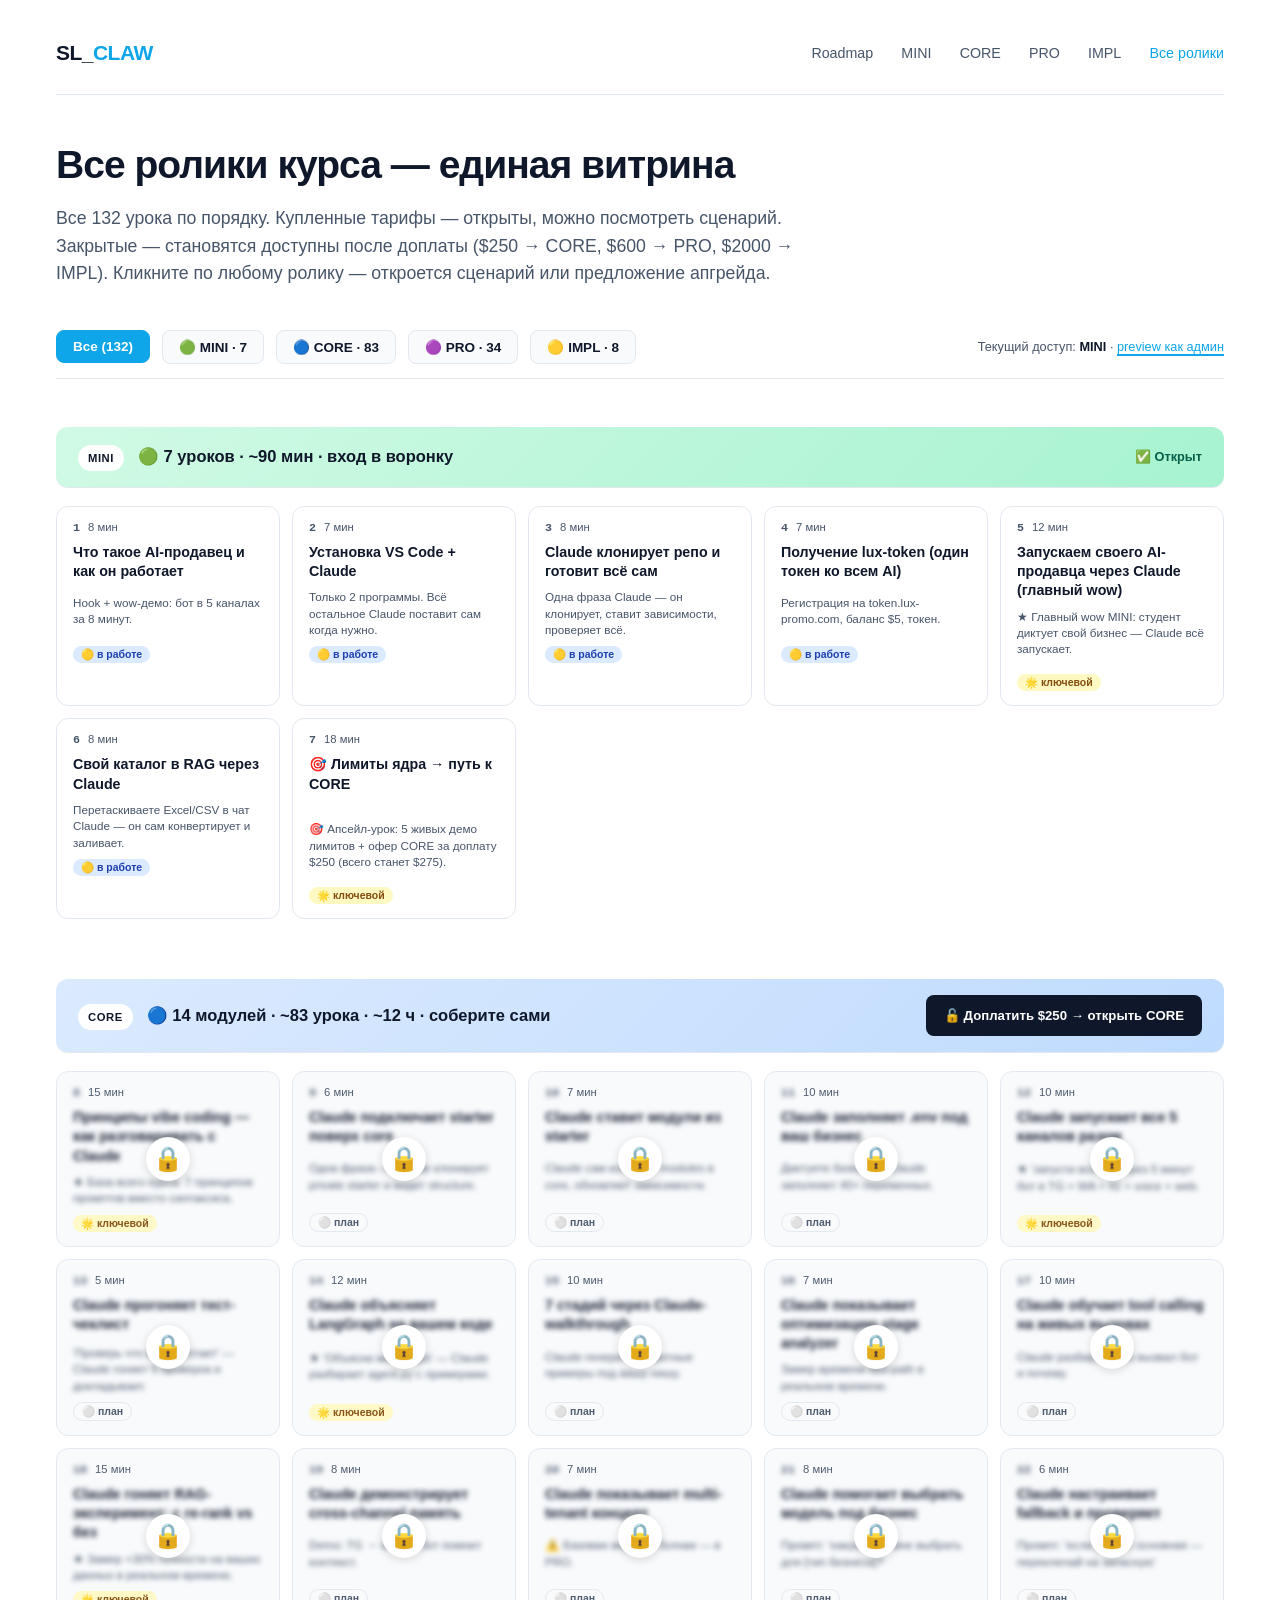
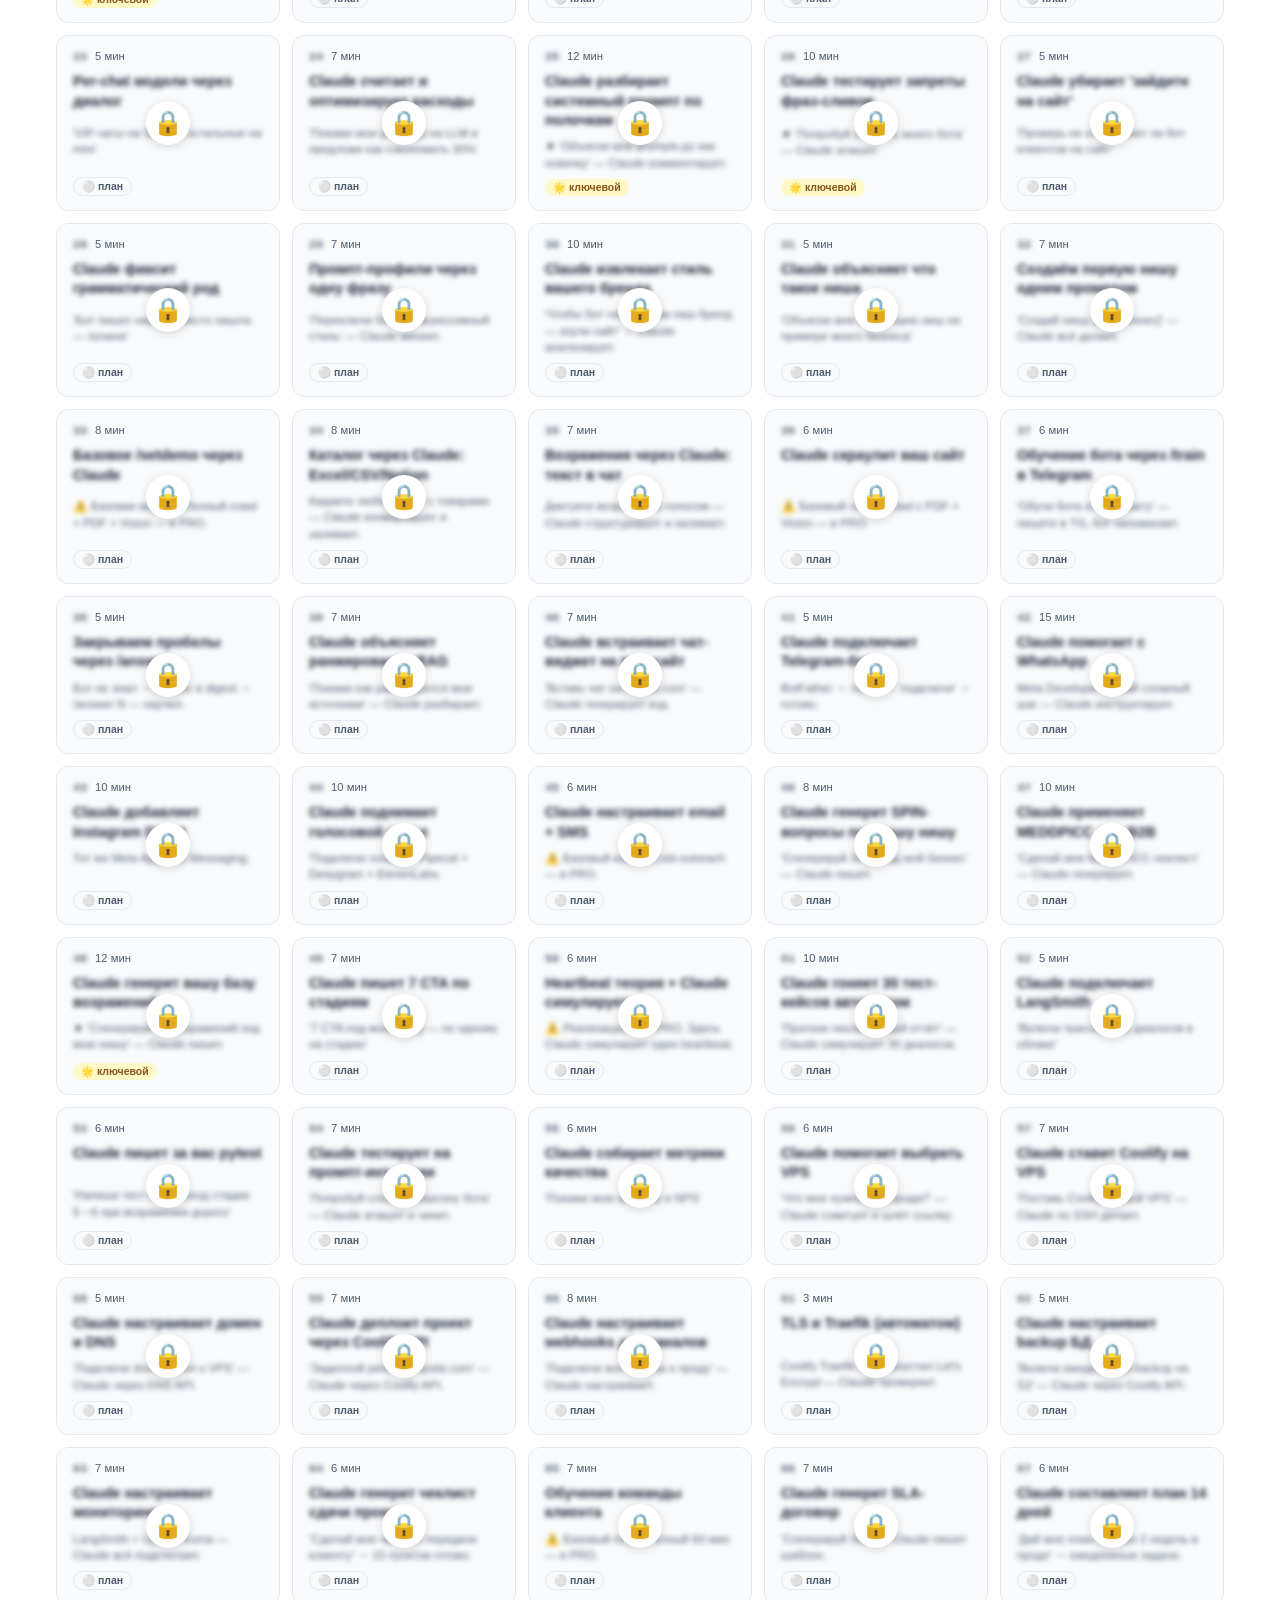
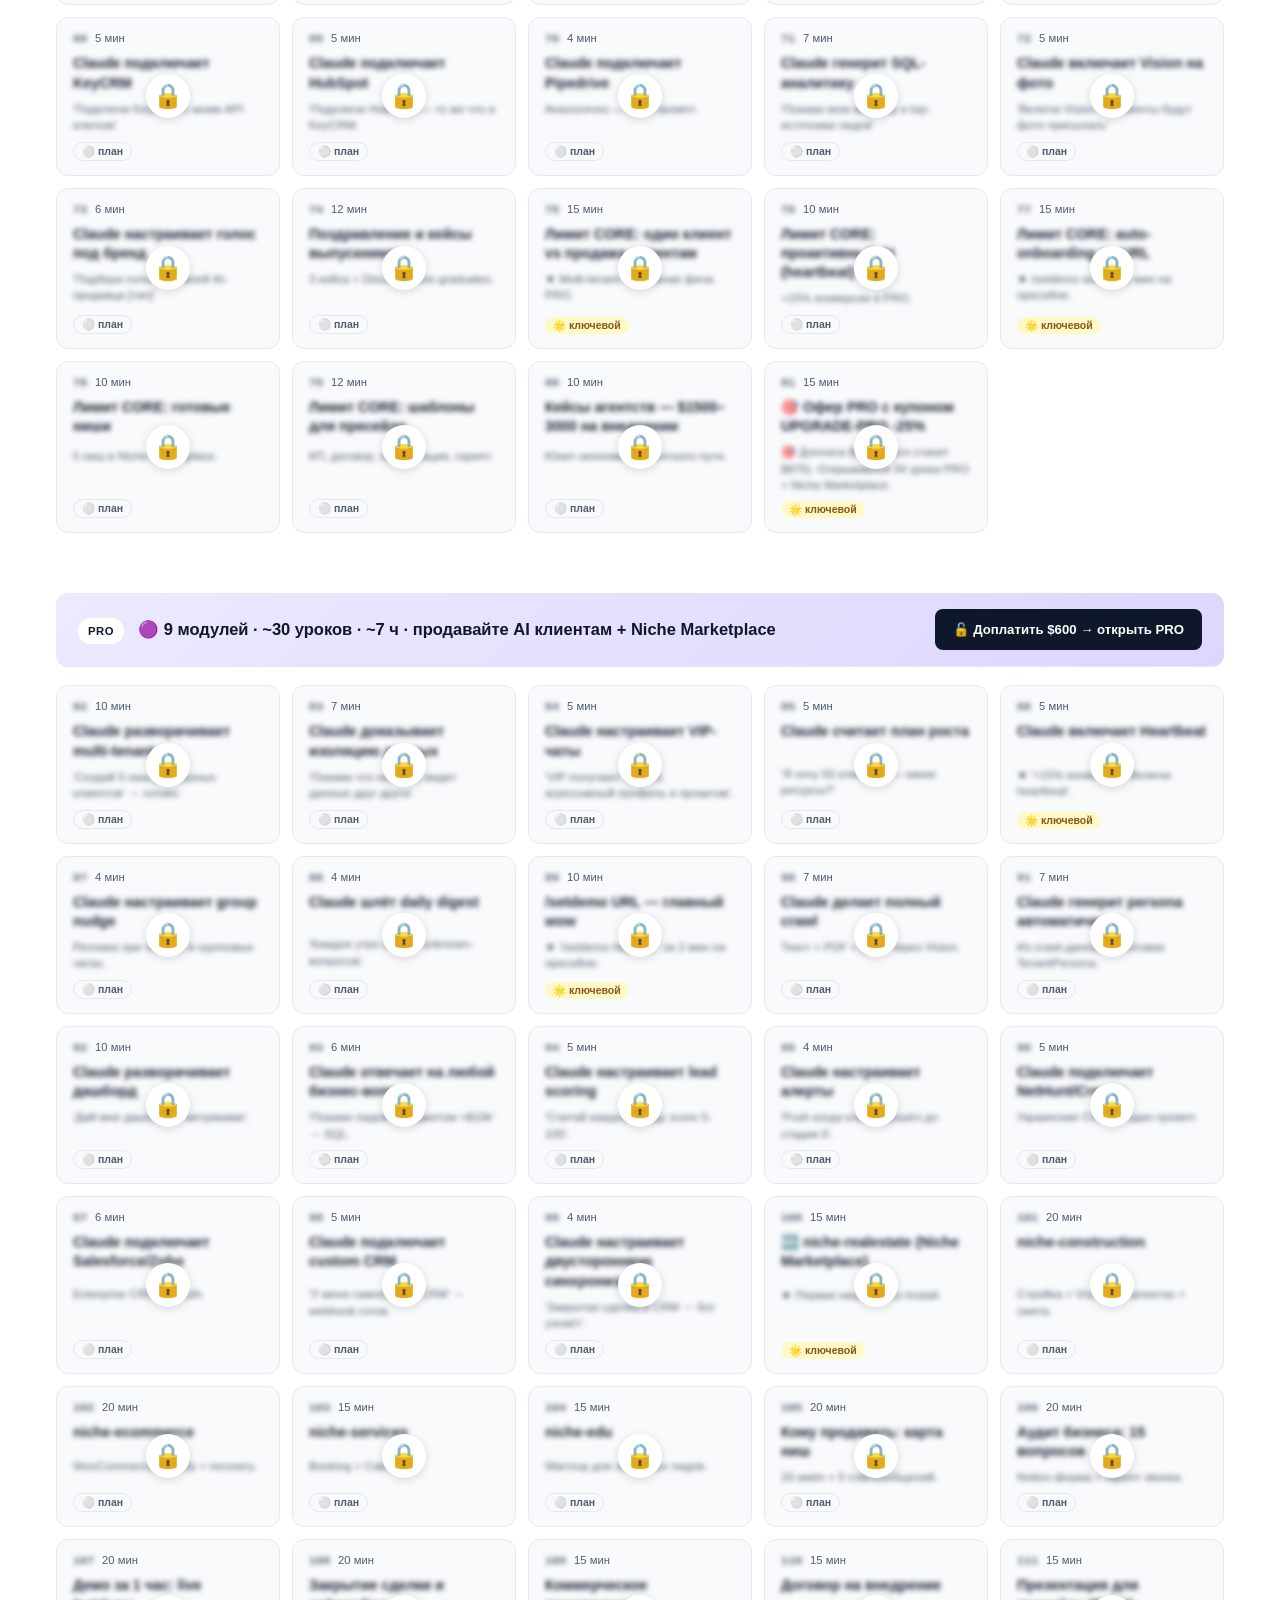
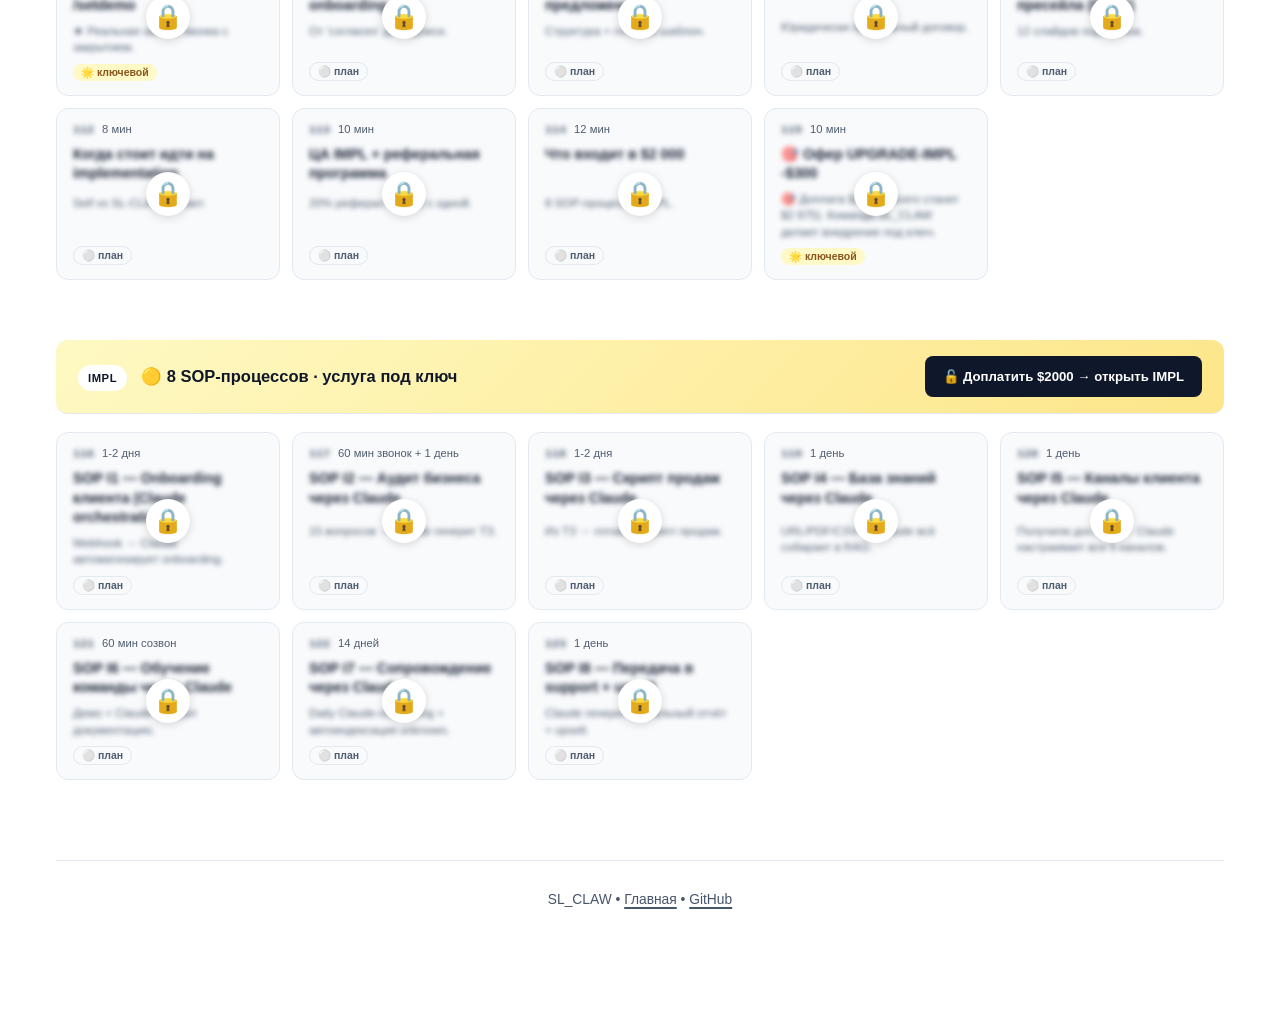
==== commit 1f0ceee4: "Сквозная нумерация 1-123: удалены 9 дубликатов C1.x/C2.x. Апсейл-уроки переписаны под доплата $X" ====
--- a/lessons.html
+++ b/lessons.html
@@ -56,269 +56,2396 @@
 
   <script type="application/json" id="lessons-data">
 [
-  {"id":"M1.1","tier":"MINI","title":"Что такое AI-продавец и как он работает","duration":"8 мин","status":"progress","desc":"Hook + wow-демо: бот в 5 каналах за 8 минут.","goal":"Студент понимает категорию (sales-движок, не GPT-обёртка) и видит wow-демо.","show":["face cam hook (30 сек)","слайд 3 проблемы продаж","анимированная архитектура SL_CLAW","screen share: 5 обменов в Telegram от Привет до Stripe-ссылки","сравнительная таблица AI vs ChatGPT vs менеджер","кейс ManBud: +30% конверсии"],"say":"Что если у вашего бизнеса есть менеджер, который никогда не спит... За следующие 8 минут — покажу как это работает. И за следующий час — как такое сделать у себя.","do":"Смотрит, в конце выписывает 1 свою нишу.","result":"Wow-эффект, мотивация продолжать.","next":"M1.2 — Подготовка машины"},
-
-  {"id":"M1.2","tier":"MINI","title":"Установка VS Code + Claude","duration":"7 мин","status":"progress","desc":"Только 2 программы. Всё остальное Claude поставит сам когда нужно.","goal":"Студент ставит VS Code + Claude и подключает их между собой. Больше ничего вручную ставить не надо — Claude сам поставит Python, Docker, Poetry, git клон и так далее по запросу.","show":["face cam: 'Не пугайтесь — мы НЕ будем ставить 5 программ. Только две.'","скачать VS Code с code.visualstudio.com (1 клик)","скачать Claude Desktop с claude.ai/download (1 клик)","открыть VS Code, открыть встроенный терминал (Cmd/Ctrl+`)","в терминале: 'claude' — Claude Code запускается прямо в VS Code","первая фраза в Claude: 'Привет, проверь что у меня стоит на машине'","Claude сам пробежит по python --version, docker --version, git --version и расскажет что есть, что нет"],"say":"Главный приём: вместо того чтобы вы становились DevOps-инженером — Claude сам всё ставит когда понадобится. Скажете 'нужен Python' — он поставит. 'Нужен Docker' — он поставит. Это и есть vibe coding.","do":"Скачивает 2 приложения. Открывает VS Code → terminal → запускает claude. Первая команда: 'проверь окружение'.","result":"VS Code открыт, Claude отвечает в терминале и видит вашу машину.","next":"M1.3 — Просим Claude клонировать репо и подготовить окружение"},
-
-  {"id":"M1.3","tier":"MINI","title":"Claude клонирует репо и готовит всё сам","duration":"8 мин","status":"progress","desc":"Одна фраза Claude — он клонирует, ставит зависимости, проверяет всё.","goal":"Студент даёт Claude одну команду — Claude делает 5 шагов: git clone, проверка Python/Docker, установка недостающего, poetry install, финальная проверка.","show":["в Claude терминале: 'Склонируй репо github.com/sl-claw/core, поставь всё что нужно для запуска, и расскажи что сделал'","Claude в реальном времени: cd ~ → git clone... → проверка Python 3.12 (если нет — ставит через brew/apt) → проверка Docker (если нет — даёт ссылку на установку) → poetry install → docker compose up postgres redis","студент наблюдает, иногда подтверждает (Claude спрашивает разрешение перед устанавливающими командами)","финальный отчёт от Claude: 'Готово. Python 3.12, Docker, зависимости проекта, Postgres+Redis запущены'"],"say":"Заметили? Вы не вводили ни одной команды кроме первой просьбы. Все эти git, brew, poetry, docker compose — Claude сам выбрал и выполнил. Так теперь работают все программисты.","do":"Пишет одну фразу Claude'у. Подтверждает разрешения. Ждёт 3-5 минут.","result":"Репо склонировано, окружение готово, Postgres+Redis запущены. Студент не вводил ни одной технической команды.","next":"M1.4 — Получение lux-token"},
-
-  {"id":"M1.4","tier":"MINI","title":"Получение lux-token (один токен ко всем AI)","duration":"7 мин","status":"progress","desc":"Регистрация на token.lux-promo.com, баланс $5, токен.","goal":"Студент получает lux-token с балансом $5 и сохраняет его в заметках.","show":["переход на token.lux-promo.com","регистрация (email или Google OAuth)","пополнение карта/LiqPay/USDT","API Keys → Create → имя sl-claw-dev","копирование токена lux-... в заметки"],"say":"9 провайдеров: Claude, OpenAI, Gemini, Kimi, DeepSeek, Groq, Mistral, ElevenLabs, Deepgram. Один баланс. Вместо 9 регистраций. $5 = около 2000 диалогов.","do":"Регистрируется, пополняет $5, создаёт токен.","result":"Токен lux-... на руках, баланс $5.","next":"M1.5 — Главный wow-урок"},
-
-  {"id":"M1.5","tier":"MINI","title":"Запускаем своего AI-продавца через Claude (главный wow)","duration":"12 мин","status":"featured","desc":"★ Главный wow MINI: студент диктует свой бизнес — Claude всё запускает.","goal":"Студент видит как AI отвечает в его собственном чате. Без единой технической команды — Claude всё делает.","show":["в Claude терминале: 'Заполни .env. Я продаю [своё]. Бренд [название]. Цель — закрыть на покупку. Имя AI пусть будет [своё]. И запусти всё — хочу говорить с ботом в браузере'","Claude: cp .env.example .env → редактирует поля SALESPERSON_NAME, COMPANY_NAME, COMPANY_BUSINESS, COMPANY_VALUES, CONVERSATION_PURPOSE → вставляет lux-token из шага M1.4","Claude: poetry run uvicorn app.api.main:app --port 8070 в фоне","Claude: открывает в браузере http://localhost:8070/chat (или WS-тестер)","студент пишет 'Привет' → AI отвечает за 2 сек, представляется именем и брендом которые студент назвал","ещё 2 обмена: квалификация → презентация — Claude сидит рядом и подсказывает что наблюдать"],"say":"Минуту. Прочувствуйте. Вы НЕ заполняли .env вручную. НЕ запускали uvicorn. НЕ настраивали браузер. Вы сказали Claude что хотите — он сделал. И теперь у вас на ноутбуке работает sales-engine под ваш бренд. Это будущее софта.","do":"Диктует Claude свою persona одной фразой. Подтверждает запуск. Открывает браузер, говорит с ботом.","result":"Бот работает локально под бренд студента, отвечает в чате.","next":"M1.6 — Загрузка вашего каталога"},
-
-  {"id":"M1.6","tier":"MINI","title":"Свой каталог в RAG через Claude","duration":"8 мин","status":"progress","desc":"Перетаскиваете Excel/CSV в чат Claude — он сам конвертирует и заливает.","goal":"Студент видит как бот узнаёт реальные цены его товаров. Без знания JSON.","show":["студент: 'У меня 10 товаров в Excel — вот файл. Залей их в каталог бота'","студент drag-and-drop'ает .xlsx в Claude","Claude: парсит Excel → конвертирует в JSON формат → запускает scripts/ingest_catalog.py → проверяет что залилось","студент возвращается в чат с ботом → 'Сколько стоит [реальное название товара]?' → AI достаёт реальную цену из каталога","wow-эффект: бот говорит про реальные товары студента"],"say":"Excel или CSV — Claude умеет парсить любой формат. JSON, формат demo_catalog — это вы знать не обязаны. Просто киньте файл и скажите 'залей'. Это и есть vibe coding для не-разработчика.","do":"Кидает свой Excel в Claude. Подтверждает заливку. Тестирует бота на реальных товарах.","result":"Бот знает каталог студента, называет реальные цены.","next":"M1.7 — Лимиты ядра → CORE"},
-
-  {"id":"M1.7","tier":"MINI","title":"🎯 Лимиты ядра → путь к CORE","duration":"18 мин","status":"featured","desc":"🎯 Апсейл-урок: 5 живых демо лимитов + офер CORE -20% на 7 дней.","goal":"Студент видит что НЕ может core, и почему ровно это решает CORE-курс. Конверсия в апсейл здесь.","show":["лимит 1: подключение WhatsApp в core невозможно (нет переменных)","лимит 2: RAG промахивается на сложном запросе vs CORE с re-rank","лимит 3: возражение 'дорого' — core пасует за 1 круг vs CORE 3+ круга","лимит 4: оплата — 'менеджер свяжется' vs Stripe ссылка","лимит 5: голос — нет vs Pipecat в CORE","сравнительная таблица 10 пунктов","офер: CORE $300, купон UPGRADE-20 -20% на 7 дней = $240"],"say":"Я не буду вас обманывать — на core можно жить. Но если хотите ВСЕРЬЁЗ продавать через AI, нужны ещё 6 вещей. Они все в CORE. Купон UPGRADE-20: $300 → $240 на 7 дней. Не хотите — оставайтесь на core. Это норм.","do":"Смотрит, осмысляет, решает: брать CORE или нет.","result":"На руках купон UPGRADE-20, принимает решение. Конверсия 30%.","next":"📍 КОНЕЦ MINI. Доплата $250 → CORE открывается."},
-
-  {"id":"C1.1","tier":"CORE","title":"Категория продукта и юнит-экономика","duration":"15 мин","status":"planned","desc":"$1500/мес vs $30/мес, ROI 5×, карта окупаемости.","goal":"Студент понимает категорию + финансовый смысл.","show":["face cam hook про экономику","рынок AI-агентов 2026","Excel-калькулятор ROI","карта ниш где окупается за 1 мес"],"say":"$1500/мес менеджер vs $30/мес AI-продавец работает 24×7. ROI 5× на типичной нише.","do":"Расчёт ROI под свою нишу.","result":"Понимание зачем + расчёт.","next":"C1.2 — AI vs ChatGPT vs менеджер"},
-
-  {"id":"C1.2","tier":"CORE","title":"AI-продавец vs ChatGPT vs менеджер","duration":"12 мин","status":"planned","desc":"Почему GPT в виджете не решает задачу продаж.","goal":"Студент понимает 3 категории и почему GPT в виджете не решает задачу.","show":["face cam постановка вопроса","таблица сравнения 6 параметров","реальный кейс провала GPT на сайте"],"say":"GPT не помнит, не знает каталог, не закрывает. Менеджер всё это умеет — но 8 ч/сут и $1500/мес.","do":"Делает скрин таблицы.","result":"Понимание категории.","next":"C1.3 — Что мы построим"},
-
-  {"id":"C1.3","tier":"CORE","title":"Что мы построим за курс","duration":"15 мин","status":"planned","desc":"Wow-демо финального продукта — 5 каналов + Stripe + CRM.","goal":"Wow-демо финального продукта чтобы держать мотивацию на 12 часов курса.","show":["face cam intro","скринкаст: web → TG → WA → IG → voice → Stripe → CRM","карта 14 модулей курса","Q&A типичных но я не программист"],"say":"За 14 модулей вы построите production-grade AI-продавца. Не chatbot — sales engine.","do":"Смотрит, мотивация прокачана.","result":"Готовность пройти 12 часов курса.","next":"C1.4 — Как использовать курс"},
-
-  {"id":"C1.4","tier":"CORE","title":"Принципы vibe coding — как разговаривать с Claude","duration":"15 мин","status":"featured","desc":"★ База всего курса: 7 принципов промптов вместо синтаксиса.","goal":"Студент усваивает 7 правил vibe coding до начала практики.","show":["принцип 1: ОПИСЫВАЙТЕ РЕЗУЛЬТАТ, не процесс. Не 'запусти docker compose up', а 'запусти базу данных для бота'","принцип 2: ДАВАЙТЕ КОНТЕКСТ. Не 'почини баг', а 'бот не отвечает в Telegram, в логах ошибка X — почини'","принцип 3: ГРАНИЦЫ. 'Не трогай файл .env' / 'работай только в папке app/channels/'","принцип 4: ПРОВЕРКА. После каждой задачи: 'покажи что ты сделал и проверь что работает'","принцип 5: REVERT. Если результат плохой: 'откати последние изменения, попробуй другой подход'","принцип 6: ОБЪЯСНИ КАК НОВИЧКУ. 'Я не разработчик. Объясняй каждый шаг 1-2 предложениями'","принцип 7: НЕ СОГЛАШАЙСЯ ПРОСТО ТАК. Если Claude утверждает что сделал — попросите доказать ('покажи что работает: запусти curl /health и покажи ответ')"],"say":"Раньше учили синтаксис языков 5 лет. Сейчас учим формулировать задачу на родном языке. Это и есть vibe coding. Эти 7 принципов — фундамент всего курса.","do":"Записывает 7 принципов. Делает первое упражнение: 'Claude, подскажи 3 идеи для моего бизнеса'.","result":"Понимает как формулировать задачи. Готов к остальным урокам.","next":"C2.1 — Claude ставит Python"},
-
-  {"id":"C2.1","tier":"CORE","title":"Claude ставит Python 3.12 за вас","duration":"5 мин","status":"planned","desc":"Одна фраза — Claude настраивает pyenv и Python 3.12.","goal":"Студент получает чистый Python 3.12 без знания pyenv, brew, apt — Claude всё делает.","show":["в Claude: 'У меня нет Python 3.12 — поставь чисто, чтобы не сломать системный'","Claude сам выбирает: Mac → brew/pyenv, Windows → WSL2/apt, Linux → apt","Claude запускает установку, отвечает на промпты sudo","финальная проверка python3 --version → 3.12.x"],"say":"Зачем 3.12? LangGraph не работает на 3.13. Зачем pyenv? Чтобы не ломать системный Python. Но это уже не ваша проблема — это проблема Claude.","do":"Одна фраза + sudo-пароль когда Claude попросит.","result":"Python 3.12 готов, системный Python не тронут.","next":"C2.2 — Claude ставит Docker"},
-
-  {"id":"C2.2","tier":"CORE","title":"Claude ставит Docker","duration":"5 мин","status":"planned","desc":"'Поставь Docker' — Claude качает и настраивает.","goal":"Docker Desktop запущен, kit зелёный — без ручного download/install.","show":["в Claude: 'Поставь Docker и запусти его'","Claude качает .dmg/.exe/installer под ОС","студент 1 раз вводит sudo-пароль","Claude ждёт пока Docker запустится, проверяет docker compose version","объяснение что такое контейнер на пальцах (3 предложения от Claude)"],"say":"Docker — лёгкая виртуалка для базы данных. Раньше DevOps-инженеры неделями настраивали такое. Сейчас — 5 минут с Claude.","do":"Одна фраза. Подтверждает установку.","result":"Docker запущен, готов поднять Postgres+Redis.","next":"C2.3 — VS Code (уже стоит из M1.2)"},
-
-  {"id":"C2.3","tier":"CORE","title":"VS Code расширения для проекта","duration":"4 мин","status":"planned","desc":"Claude ставит Python + Docker + GitLens расширения автоматом.","goal":"Редактор с правильными расширениями для нашего проекта.","show":["VS Code уже стоит из M1.2","в Claude: 'поставь мне в VS Code расширения для Python и Docker'","Claude через CLI: code --install-extension ms-python.python ms-azuretools.vscode-docker eamodio.gitlens","перезапуск VS Code","расширения видны в боковой панели"],"say":"VS Code из коробки — пустой. С нашими 3 расширениями — IDE мирового класса.","do":"Одна фраза.","result":"VS Code с 3 расширениями.","next":"C2.4 — Git и GitHub"},
-
-  {"id":"C2.4","tier":"CORE","title":"Git и GitHub через Claude","duration":"7 мин","status":"planned","desc":"SSH-ключ, привязка к GitHub — Claude делает за вас.","goal":"Студент может clone/commit/push в свой fork без знания Git-команд.","show":["в Claude: 'настрой Git и GitHub, чтобы я мог пушить'","Claude: ssh-keygen -t ed25519 → копирует public key в clipboard","студент клеит ключ на github.com/settings/keys (1 ручной шаг)","Claude настраивает git config user.name и user.email","Claude учит студента 3 командам: git pull, git add+commit, git push (или просит делать через Claude)"],"say":"Git — машина времени для кода. Раньше учили месяц. Сейчас — Claude помогает с каждым commit'ом.","do":"Подтверждает ssh-keygen, клеит public-key на GitHub (1 копи-пейст).","result":"GitHub подключён, Claude умеет пушить за студента.","next":"C2.5 — API ключи"},
-
-  {"id":"C2.5","tier":"CORE","title":"API-ключи (lux-token + опциональные)","duration":"10 мин","status":"planned","desc":"lux-token уже есть из M1.4. Этот урок — для тех кто хочет понимать что внутри.","goal":"lux-token у студента есть. Урок объясняет что под капотом — Anthropic, OpenAI, Google API.","show":["напоминание про lux-token из M1.4","альтернативный путь: регистрация на console.anthropic.com и platform.openai.com отдельно","сравнение цен: lux-token vs прямые провайдеры","когда стоит перейти на прямые ключи (для PRO+)","в Claude: 'покажи как читается lux-token в коде' → walk through chat_llm.py"],"say":"lux-token — для скорости старта. Прямые ключи — для тех кто хочет полный контроль и оптимизацию цен. Можно начать с lux-token, потом мигрировать.","do":"Понимает что под капотом. Опционально регистрируется в Anthropic.","result":"Понимание API-доступов.","next":"C2.6 — Структура проекта"},
-
-  {"id":"C2.6","tier":"CORE","title":"Claude объясняет структуру проекта","duration":"10 мин","status":"planned","desc":"Спрашиваете Claude 'что лежит в этой папке' — он отвечает.","goal":"Студент ориентируется в проекте через диалог с Claude вместо чтения README.","show":["в Claude: 'покажи дерево проекта и объясни каждую папку'","Claude: tree -L 2 + комментарии по каждой папке (app/api, app/core, app/channels, app/tools, scripts, docker, Ниши/)","в Claude: 'покажи 3 самых важных файла, в которых я буду чаще всего работать' → Claude показывает .env, app/core/prompts.py, app/core/tenants.py","студент задаёт ad-hoc вопросы: 'а что делает этот файл?' — Claude отвечает с цитатами из кода"],"say":"Раньше изучение чужого кода = чтение README + копание часами. Сейчас = диалог с Claude. Спрашивайте о любом файле.","do":"Задаёт Claude 5-10 вопросов про разные файлы. Привыкает использовать Claude как навигатор по коду.","result":"Понимает структуру через Claude. Знает к каким файлам обращаться.","next":"C3.1 — starter поверх core"},
-
-  {"id":"C3.1","tier":"CORE","title":"Claude подключает starter поверх core","duration":"6 мин","status":"planned","desc":"Одна фраза — Claude клонирует private starter и видит structure.","goal":"Студент получает starter подключённый к core без ручных команд.","show":["в Claude: 'у меня тариф CORE — подключи мне sl-claw/starter поверх core'","Claude через GitHub CLI: gh auth login (один раз) → gh repo clone sl-claw/starter ../starter","Claude показывает дерево starter/modules/ — channels, payments, crm, prompts_v2","Claude объясняет: каждая папка modules/ — отдельная фича PRO/CORE"],"say":"Starter — private. Доступ выдан вашему GitHub-логину после оплаты CORE. Claude клонирует через свой gh CLI.","do":"Одна фраза. Подтверждает gh auth login (1 раз).","result":"Starter рядом с core.","next":"C3.2 — installer"},
-
-  {"id":"C3.2","tier":"CORE","title":"Claude ставит модули из starter","duration":"7 мин","status":"planned","desc":"Claude сам копирует modules в core, обновляет зависимости.","goal":"Студент устанавливает starter поверх core одной фразой.","show":["в Claude: 'установи все модули starter в core'","Claude: bash ../starter/installer/install.sh — но сам объясняет что делает (а не просто запускает)","Claude перечисляет: WhatsApp канал, Voice, RAG-pro, Payments (LiqPay/Fondy/PayPal), 5 CRM","Claude запускает poetry install чтобы подтянуть новые зависимости","финальная проверка: ls app/modules/ — все папки на месте"],"say":"Claude комментирует каждый шаг — вы видите ЧТО ставится. Это и обучение, и установка одновременно.","do":"Одна фраза. Наблюдает.","result":"Все модули starter в app/modules/.","next":"C3.3 — .env"},
-
-  {"id":"C3.3","tier":"CORE","title":"Claude заполняет .env под ваш бизнес","duration":"10 мин","status":"planned","desc":"Диктуете бизнес — Claude заполняет 40+ переменных.","goal":"Студент получает заполненный .env под свою нишу за 10 минут.","show":["в Claude: 'мой бизнес — [описание]. Заполни .env с моими ключами и MODULES_ENABLED для всех 5 каналов'","Claude вставляет lux-token из M1.4","Claude заполняет persona осмысленно (на основе описания бизнеса)","Claude включает MODULES_ENABLED=whatsapp,instagram,voice,rag_pro,payments,crm_keycrm","Claude спрашивает про опциональные ключи — Telegram, WhatsApp Phone ID, ElevenLabs voice ID","студент даёт ключи по очереди — Claude вставляет"],"say":"40+ переменных заполнить вручную = час. С Claude = 10 минут с диалогом про ваш бизнес. Ещё и persona получится осмысленнее чем вручную.","do":"Описывает свой бизнес. Передаёт ключи когда Claude спрашивает.","result":".env заполнен под нишу.","next":"C3.4 — Запуск 5 каналов"},
-
-  {"id":"C3.4","tier":"CORE","title":"Claude запускает все 5 каналов разом","duration":"10 мин","status":"featured","desc":"★ 'запусти всё' — через 5 минут бот в TG + WA + IG + voice + web.","goal":"Видим бота во всех 5 каналах одновременно.","show":["в Claude: 'запусти бота со всеми каналами и подключи webhooks локально через ngrok'","Claude: docker compose up -d postgres redis","Claude: poetry install --with voice","Claude: uvicorn запуск с логами","Claude: ngrok tunnel для прохождения webhooks Telegram/WA/IG к localhost","Claude настраивает setWebhook для каждого канала","студент тестирует: пишет себе в TG → отвечает; в WA → отвечает; в Instagram → отвечает; голосом через test-call → отвечает голосом","wow-момент: один бот, 5 каналов, общая память"],"say":"Это полный production-grade test. Раньше DevOps-инженер настраивал день. Сейчас — Claude за 5 минут.","do":"Одна фраза. Тестирует в каждом канале.","result":"5 каналов работают локально.","next":"C3.5 — Тест-чеклист"},
-
-  {"id":"C3.5","tier":"CORE","title":"Claude прогоняет тест-чеклист","duration":"5 мин","status":"planned","desc":"'Проверь что всё работает' — Claude гоняет 5 проверок и докладывает.","goal":"5 проверок выполнены автоматически с финальным отчётом.","show":["в Claude: 'прогони тест-чеклист и дай отчёт'","Claude: curl /health → ok","Claude: WS-клиент → 'Привет' → проверка ответа за <3 сек","Claude: отправка через TG API → проверка ответа","Claude: RAG-запрос про товар → проверка результата","Claude: проверка БД psql на наличие лида","финальный отчёт от Claude в формате таблицы: ✅/❌ по каждому пункту"],"say":"DevOps-чеклист в обёртке диалога. Claude как QA-инженер.","do":"Одна фраза. Читает отчёт.","result":"Все 5 проверок зелёные.","next":"C4.1 — LangGraph"},
-
-  {"id":"C4.1","tier":"CORE","title":"Claude объясняет LangGraph на вашем коде","duration":"12 мин","status":"featured","desc":"★ 'Объясни мне graph' — Claude разбирает agent.py с примерами.","goal":"Студент понимает архитектуру через диалог, а не лекцию.","show":["в Claude: 'открой app/core/agent.py и объясни мне как работает граф этого агента'","Claude рисует ASCII-схему графа: load_memory ∥ stage_analyzer → agent ↔ tools → save_memory","Claude построчно проходит _build_graph() с комментариями","Claude: 'хочешь добавим свой узел чтобы посмотреть как это работает?' → добавляет debug-узел","студент задаёт ad-hoc вопросы: 'а что если узел упадёт?', 'как добавить ещё один LLM-вызов?'","Claude отвечает с цитатами из кода"],"say":"Раньше архитектуру изучали по документации часами. Сейчас — диалог с Claude. Спрашивайте всё что не понятно.","do":"Задаёт Claude 5-10 вопросов про архитектуру. Просит добавить debug-узел.","result":"Понимает граф через интерактив.","next":"C4.2 — 7 стадий"},
-
-  {"id":"C4.2","tier":"CORE","title":"7 стадий через Claude-walkthrough","duration":"10 мин","status":"planned","desc":"Claude генерит конкретные примеры под вашу нишу.","goal":"Студент знает 7 стадий применительно к своему бизнесу.","show":["в Claude: 'у меня бизнес [своё]. Покажи 7 стадий воронки на конкретных репликах под мою нишу'","Claude генерит 7 примерных диалогов: introduction → qualification → value → needs → solution → objections → close — каждая под бизнес студента","Claude указывает где stages.py определяет каждую стадию","Claude предлагает: 'если хочешь добавить 8-ю стадию (например, upsell после close) — могу показать как'"],"say":"Стадии — это методология SalesGPT MIT. Сейчас Claude переводит её на язык вашей ниши.","do":"Описывает свой бизнес. Читает 7 примеров. Запоминает.","result":"Знает 7 стадий на конкретике своей ниши.","next":"C4.3 — Stage analyzer"},
-
-  {"id":"C4.3","tier":"CORE","title":"Claude показывает оптимизацию stage analyzer","duration":"7 мин","status":"planned","desc":"Замер времени fast-path в реальном времени.","goal":"Студент видит как fast-path экономит 1 сек на каждом ответе.","show":["в Claude: 'покажи как работает fast-path и почему это важно'","Claude показывает _TRIVIAL_MSG_RE и _stage_analyzer","Claude запускает 2 теста: с тривиальным сообщением 'Привет' и с сложным 'Сколько стоит дом 80м²'","Claude в логах: 'Stage analyzer FAST: trivial msg → keep stage 1' (0мс) vs 'Stage analyzer -> 5' (~800мс)","студент видит разницу собственными глазами"],"say":"Один регексп экономит секунду на 60% сообщений. Это инженерная оптимизация которой Claude вас и обучил.","do":"Запускает 2 теста через Claude.","result":"Понимает оптимизацию на цифрах.","next":"C4.4 — Tools"},
-
-  {"id":"C4.4","tier":"CORE","title":"Claude обучает tool calling на живых вызовах","duration":"10 мин","status":"planned","desc":"Claude разбирает что вызвал бот и почему.","goal":"Студент понимает ReAct pattern на собственных диалогах.","show":["в Claude: 'я отправлю боту сложный запрос — расшифровывай в реальном времени все tool calls'","студент пишет боту: 'есть дом 80м² в наличии? Сколько стоит? Запиши меня на просмотр'","Claude в реальном времени комментирует логи: catalog_search → 3 results → save_lead (имя/телефон) → book_meeting (дата) → final reply","Claude объясняет: 'модель сама решает когда нужен tool — это и есть ReAct'","в Claude: 'добавь свой кастомный tool — например, расчёт страховки' → Claude генерит шаблон"],"say":"ReAct — это не магия. Модель видит описание tools в системном промпте и решает когда вызвать. Claude показывает каждый шаг.","do":"Отправляет тестовый сложный запрос. Читает разбор Claude. Создаёт свой tool.","result":"Знает архитектуру tools, добавил свой.","next":"C4.5 — RAG"},
-
-  {"id":"C4.5","tier":"CORE","title":"Claude гоняет RAG-эксперимент: с re-rank vs без","duration":"15 мин","status":"featured","desc":"★ Замер +30% точности на ваших данных в реальном времени.","goal":"Студент видит превосходство multi-query + re-rank на собственном каталоге.","show":["в Claude: 'сделай мне A/B тест RAG: один и тот же запрос через простой vector vs multi-query+re-rank'","Claude временно отключает re-rank, прогоняет 10 запросов","Claude включает обратно, прогоняет те же 10","Claude генерит таблицу: запрос / vector top-3 / multi+rerank top-3 / какой точнее","студент видит: на 7 из 10 multi+rerank достал точно нужный товар, на vector — общая категория","Claude объясняет каждый шаг: pgvector → MMR → 3 query expansion (Haiku) → 20 candidates → LLM re-rank → top 5","source weights: Claude показывает SOURCE_WEIGHTS dict, объясняет почему manual 1.5× а site 0.8×"],"say":"+30% точности — это разница между «бот ответил правильно» и «бот промахнулся». Claude только что доказал это на ваших данных.","do":"Просит A/B тест. Читает таблицу результатов.","result":"Понимает RAG глубоко + видит превосходство на своих данных.","next":"C4.6 — Память"},
-
-  {"id":"C4.6","tier":"CORE","title":"Claude демонстрирует cross-channel память","duration":"8 мин","status":"planned","desc":"Demo: TG → web → бот помнит контекст.","goal":"Студент видит как mem0 даёт память между каналами.","show":["в Claude: 'покажи мне на демо как работает память между каналами'","Claude инструктирует: 'напиши боту в TG: меня зовут Иван, я ищу дом 80м²'","студент пишет в TG → бот сохраняет факт","Claude: 'теперь открой web-чат и напиши: что я искал?'","студент пишет в web → бот: 'Вы Иван, ищете дом 80м²'","Claude разбирает: tenant-префикс в user_id, mem0.search() в _load_memory","Claude показывает как facts хранятся в pgvector таблице memories"],"say":"Это и есть cross-channel память. Клиент в TG → потом WA → потом голос — бот помнит. mem0 делает магию.","do":"Прогоняет демо в 2 каналах. Видит магию.","result":"Понимает память.","next":"C4.7 — Multi-tenant teaser"},
-
-  {"id":"C4.7","tier":"CORE","title":"Claude показывает multi-tenant концепт","duration":"7 мин","status":"planned","desc":"⚠️ Базовая версия. Полная — в PRO.","goal":"Студент видит концепт multi-tenant и понимает что это PRO-фича.","show":["в Claude: 'у меня одна ниша. Покажи как работала бы система если их было 10'","Claude временно создаёт 2 mock-ниши и показывает как chat_id → slug → разная persona","студент пишет в один TG → отвечает Анна из ManBud; в другой → Олена из Lux-promo","Claude: 'один сервер, две ниши. Полный механизм с 50+ нишами + админ-панель — в PRO'","🎯 триггер: PRO для тех кто планирует продавать AI как услугу клиентам"],"say":"Концепт ясен. Полная реализация (Niche Marketplace, шаблоны, /setdemo с автогенерацией) — это уже PRO.","do":"Видит концепт. Понимает зачем PRO.","result":"Готов рассмотреть PRO.","next":"C5.1 — LLM выбор"},
-
-  {"id":"C5.1","tier":"CORE","title":"Claude помогает выбрать модель под бизнес","duration":"8 мин","status":"planned","desc":"Промпт: 'какую LLM мне выбрать для [тип бизнеса]?'","goal":"Студент получает рекомендацию модели от Claude под свою нишу.","show":["промпт: 'у меня бизнес [своё]. Я планирую X диалогов в день. Какую LLM-модель брать как основную и какую для классификации стадий? Считай также бюджет'","Claude генерирует рекомендацию: например, Sonnet 4.6 (основной) + Haiku 4.5 (стадии) + fallback GPT-4o","Claude генерирует таблицу с ценами на месяц по разным объёмам","Claude вписывает выбранные модели в .env через Coolify API","ПРОВЕРКА (промпт): 'покажи что сейчас в LLM_MODEL и STAGE_ANALYZER_MODEL — подтверди что записалось'"],"say":"Не зубрите модели. Опишите задачу — Claude рекомендует и настраивает.","do":"Промпт + проверка. Один цикл.","result":"LLM настроены под вашу нагрузку.","next":"C5.2 — Fallback"},
-
-  {"id":"C5.2","tier":"CORE","title":"Claude настраивает fallback и проверяет","duration":"6 мин","status":"planned","desc":"Промпт: 'если упадёт основная — переключай на запасную'","goal":"Студент знает как попросить Claude настроить fallback.","show":["промпт: 'настрой fallback с Claude на GPT-4o если Anthropic упадёт'","Claude обновляет .env с FALLBACK_PROVIDER","ПРОВЕРКА (промпт): 'симулируй падение Anthropic — отключи ANTHROPIC_API_KEY и проверь что бот работает на GPT'","Claude временно убирает ключ → шлёт боту запрос → видит ответ от GPT → возвращает ключ","ЕСЛИ ОШИБКА: 'fallback не сработал, посмотри почему' → Claude диагностирует"],"say":"Настройка инфраструктуры через диалог. Никаких YAML-файлов вручную.","do":"Промпт. Подтверждение. Тест.","result":"Fallback работает.","next":"C5.3 — Per-chat"},
-
-  {"id":"C5.3","tier":"CORE","title":"Per-chat модели через диалог","duration":"5 мин","status":"planned","desc":"'VIP-чаты на Sonnet, остальные на mini'","goal":"Студент сегментирует модели через одну фразу.","show":["промпт: 'у меня есть 3 VIP-чата (id 1234, 5678, 9012) — назначь им Sonnet 4.6. Все остальные пусть работают на gpt-4o-mini'","Claude через chat_llm_map в БД назначает модели","ПРОВЕРКА: 'покажи распределение моделей по чатам'"],"say":"Сегментация без знания SQL и БД.","do":"Промпт.","result":"VIP получают премиум-модель.","next":"C5.4 — Цена"},
-
-  {"id":"C5.4","tier":"CORE","title":"Claude считает и оптимизирует расходы","duration":"7 мин","status":"planned","desc":"'Покажи мои расходы на LLM и предложи как сэкономить 30%'","goal":"Студент видит свои расходы и план оптимизации.","show":["промпт: 'покажи мои расходы на LLM за последний месяц с разбивкой по моделям'","Claude через LangSmith API вытаскивает данные","Claude генерирует таблицу: $X на Sonnet, $Y на Haiku, $Z на embeddings","промпт: 'предложи как сэкономить 30% без потери качества'","Claude рекомендует: trivial-msg fast-path, кэш, per-chat downgrade некритичных чатов","Claude применяет рекомендации (одобряете каждую)"],"say":"Любой инсайт начинается с промпта. Claude — ваш аналитик расходов.","do":"2 промпта. Подтверждает оптимизации.","result":"Расходы упали на 25-30%.","next":"C6.1 — Анатомия промпта"},
-
-  {"id":"C6.1","tier":"CORE","title":"Claude разбирает системный промпт по полочкам","duration":"12 мин","status":"featured","desc":"★ 'Объясни мне prompts.py как новичку' — Claude комментирует.","goal":"Студент понимает структуру системного промпта через диалог.","show":["промпт: 'открой app/core/prompts.py и объясни мне каждую секцию SALES_AGENT_SYSTEM_PROMPT как новичку'","Claude разбивает на 6 секций с комментариями: persona / запреты / принципы / стадии / память / tools","студент задаёт ad-hoc: 'а зачем здесь грамматический род?', 'почему так агрессивно про менеджеров?'","Claude отвечает с примерами что было бы без этих правил"],"say":"Промпт — это конституция вашего бота. Изучаем не зубрёжкой, а диалогом.","do":"Просит объяснить. Задаёт 5+ ad-hoc вопросов.","result":"Понимает каждую секцию промпта.","next":"C6.2 — Запреты"},
-
-  {"id":"C6.2","tier":"CORE","title":"Claude тестирует запреты фраз-сливов","duration":"10 мин","status":"featured","desc":"★ 'Попробуй сломать моего бота' — Claude атакует.","goal":"Студент видит как промпт защищает от слива клиента.","show":["промпт: 'симулируй 5 атак клиента: попроси менеджера, оставь номер для перезвона, спроси сложное где обычно пасуют. Посмотри как бот отрабатывает'","Claude шлёт боту 5 типовых триггеров","Claude отчитывается: на 4/5 бот закрыл сделку сам, на 1/5 пас","ЕСЛИ ПАС: 'почему пас? Подскажи как усилить промпт'","Claude правит prompts.py добавляя контр-пример → перезапуск → повторный тест"],"say":"Тестирование промпта — отдельная дисциплина. Claude и тестировщик и инженер промпта.","do":"Один промпт. Читает отчёт. Подтверждает правки.","result":"Бот не пасует ни в одном из 5 случаев.","next":"C6.3 — Запрет сайт"},
-
-  {"id":"C6.3","tier":"CORE","title":"Claude убирает 'зайдите на сайт'","duration":"5 мин","status":"planned","desc":"'Проверь не отправляет ли бот клиентов на сайт'","goal":"Бот не отправляет клиента на сайт.","show":["промпт: 'проверь, не говорит ли мой бот в каких-то ситуациях зайдите на сайт. Если да — поправь промпт'","Claude генерирует 10 запросов где бот мог бы перенаправить","Claude находит 2 случая → правит промпт → перепроверяет"],"say":"Систематическая проверка через диалог. Никакого ручного перебора.","do":"Один промпт.","result":"Бот всегда отвечает в чате, не отсылает на сайт.","next":"C6.4 — Грам.род"},
-
-  {"id":"C6.4","tier":"CORE","title":"Claude фиксит грамматический род","duration":"5 мин","status":"planned","desc":"'Бот пишет нашёл вместо нашла — почини'","goal":"AI говорит в правильном роде персонажа.","show":["промпт: 'у меня AI-продавец Олена — женского рода. Проверь не сбивается ли в логах на мужской род'","Claude парсит логи, находит 2-3 места с 'нашёл'","Claude добавляет в промпт явное указание женского рода + примеры","перепроверка → больше нет сбоев"],"say":"Микро-баги стиля — типичная проблема LLM. Claude находит и исправляет.","do":"Один промпт.","result":"Бот всегда в правильном роде.","next":"C6.5 — Профили"},
-
-  {"id":"C6.5","tier":"CORE","title":"Промпт-профили через одну фразу","duration":"7 мин","status":"planned","desc":"'Переключи бота на агрессивный стиль' — Claude меняет.","goal":"Студент переключает 3 стиля одной фразой и видит разницу.","show":["промпт 1: 'покажи мне 3 промпт-профиля и как они звучат на моей нише'","Claude генерирует 3 примерных диалога: core (дружелюбно), sell_at_all_costs (давит), consultative (эксперт)","промпт 2: 'переключи на sell_at_all_costs для холодных лидов из FB Ads'","Claude настраивает chat_prompt_profile_map для определённых каналов","ПРОВЕРКА: студент шлёт сообщение → видит разный стиль"],"say":"Стилистический переключатель через диалог. Никакого редактирования YAML.","do":"2 промпта.","result":"Видит разницу стилей, может переключать.","next":"C6.6 — Tone"},
-
-  {"id":"C6.6","tier":"CORE","title":"Claude извлекает стиль вашего бренда","duration":"10 мин","status":"planned","desc":"'Чтобы бот говорил как наш бренд — изучи сайт' → Claude анализирует.","goal":"Бот говорит в tone of voice бренда автоматически.","show":["промпт: 'скраулит mybrand.com и извлеки стиль речи: формальность, длина сообщений, эмодзи, фирменные обороты. Запиши в tone_notes'","Claude crawl → анализ Sonnet'ом → tone_notes генерится","студент читает: 'дружелюбно, на ты, без эмодзи, любит метафоры со стройкой'","Claude добавляет в TenantPersona.tone_notes","ПРОВЕРКА: тестовый диалог → бот звучит как сайт"],"say":"Tone of voice — это не про слова, это про вибрацию бренда. Claude улавливает её из текста сайта.","do":"Один промпт.","result":"Бот в тоне вашего бренда.","next":"C7.1 — Что такое ниша"},
-
-  {"id":"C7.1","tier":"CORE","title":"Claude объясняет что такое ниша","duration":"5 мин","status":"planned","desc":"'Объясни мне концепцию ниш на примере моего бизнеса'","goal":"Студент понимает многонишевую архитектуру через свой пример.","show":["промпт: 'у меня есть [бизнес 1]. Если я захочу обслуживать ещё 3 разных бизнеса на одном сервере — как это устроено?'","Claude объясняет на schema: TenantPersona + chat_id → slug","Claude генерирует 3 mock-ниши и показывает как они изолированы"],"say":"Ниша — конфигурация продавца. Один сервер обслуживает много бизнесов одновременно.","do":"Один промпт. Читает.","result":"Понимает архитектуру.","next":"C7.2 — Создаём свою"},
-
-  {"id":"C7.2","tier":"CORE","title":"Создаём первую нишу одним промптом","duration":"7 мин","status":"planned","desc":"'Создай нишу для [бизнес]' — Claude всё делает.","goal":"Студент получает свою первую нишу без знания tenants.py.","show":["промпт: 'создай нишу для моего бизнеса. Имя продавца — [своё]. Бизнес: [описание]. Цели: [своё]. Привяжи к моему Telegram-чату [id]'","Claude заполняет TenantPersona","Claude вписывает CHAT_TENANT_MAP[id] = slug","Claude перезапускает приложение","ПРОВЕРКА: бот в TG представляется именем студента из ниши"],"say":"Первая ниша — самая важная. Это лицо вашего бизнеса.","do":"Один развёрнутый промпт.","result":"Своя ниша работает.","next":"C7.3 — /setdemo"},
-
-  {"id":"C7.3","tier":"CORE","title":"Базовое /setdemo через Claude","duration":"8 мин","status":"planned","desc":"⚠️ Базовая версия. Полный crawl + PDF + Vision — в PRO.","goal":"Студент пробует /setdemo на простом сайте.","show":["промпт: 'покажи как работает /setdemo команда. Создай нишу для https://example.com'","Claude в TG-боте: /setdemo URL","Claude отчитывается: 'нишу создал, скраулил 5 страниц, текст в RAG'","🎯 триггер: полное /setdemo с PDF/Vision/auto-persona — в PRO"],"say":"Базовая версия. Полная магия (PDF-прайсы, фото-распознавание, auto-persona) — в PRO.","do":"Один промпт.","result":"Базовое /setdemo работает.","next":"C7.4 — Каталог"},
-
-  {"id":"C7.4","tier":"CORE","title":"Каталог через Claude: Excel/CSV/Notion","duration":"8 мин","status":"planned","desc":"Кидаете любой файл с товарами — Claude конвертирует и заливает.","goal":"Студент получает свой каталог в RAG без знания JSON.","show":["студент: 'у меня каталог в Excel — вот файл' (или CSV / Google Sheets / Notion)","Claude парсит любой формат","Claude конвертирует в JSON формат проекта","Claude запускает scripts/ingest_catalog.py","Claude проверяет через RAG-запрос про конкретный товар","для больших каталогов (1000+) — Claude разбивает на батчи"],"say":"JSON структура — для бота. Excel/Notion — для вас. Claude — мост между ними.","do":"Drag-and-drop файла. Подтверждает заливку.","result":"Каталог в RAG.","next":"C7.5 — Markdown"},
-
-  {"id":"C7.5","tier":"CORE","title":"Возражения через Claude: текст в чат","duration":"7 мин","status":"planned","desc":"Диктуете возражения голосом — Claude структурирует и заливает.","goal":"Студент получает базу возражений в RAG из живого опыта.","show":["в Claude: 'у меня типовые возражения от клиентов: дорого, подумаю, надо посоветоваться. Вот как мы обычно отвечаем: [студент диктует]'","Claude структурирует в формат: возражение → 4 шага (признать → уточнить → факт → CTA)","Claude разбивает по разделителям ---","Claude запускает bulk_train.py","проверка через тест: пишем 'дорого' → бот применяет наш контр-аргумент"],"say":"Возражения — это живой опыт продаж. Не выдумывайте — диктуйте Claude как реально отвечаете клиентам. Он структурирует.","do":"Диктует возражения и контр-аргументы. Подтверждает заливку.","result":"База возражений в RAG.","next":"C7.6 — Crawl сайта"},
-
-  {"id":"C7.6","tier":"CORE","title":"Claude скраулит ваш сайт","duration":"6 мин","status":"planned","desc":"⚠️ Базовый crawl. Crawl с PDF + Vision — в PRO.","goal":"Студент скраулит свой сайт без знания trafilatura.","show":["в Claude: 'скраулит мой сайт mysite.com и залей в базу знаний бота'","Claude: python scripts/ingest_site.py my-niche https://mysite.com","Claude отчитывается: 30 страниц, 200 чанков","🎯 триггер: PDF-прайсы и Vision-распознавание фото — в PRO"],"say":"Базовый crawl покрывает текст. Прайсы в PDF и фото товаров — в PRO. Сейчас — текст с сайта в RAG.","do":"Одна фраза. Ждёт 2-3 минуты.","result":"Сайт в RAG.","next":"C7.7 — /train"},
-
-  {"id":"C7.7","tier":"CORE","title":"Обучение бота через /train в Telegram","duration":"6 мин","status":"planned","desc":"'Обучи бота этому факту' — пишете в TG, бот запоминает.","goal":"Студент обучает бота прямо в Telegram без знания BD.","show":["в TG: /train","студент пишет: 'у нас гарантия 5 лет на всю продукцию'","бот: 'Записал как факт ниши.'","студент: 'доставка по Украине 2-3 дня'","бот: 'Записал.'","в TG: /endtrain","ПРОВЕРКА: спрашиваем у бота 'какая у вас гарантия?' → ответ из факта"],"say":"Самый быстрый способ обучения. Никаких файлов, JSON, БД. Прямо в чате.","do":"Включает /train, диктует 5 фактов, /endtrain.","result":"Бот запомнил.","next":"C7.8 — /answer"},
-
-  {"id":"C7.8","tier":"CORE","title":"Закрываем пробелы через /answer","duration":"5 мин","status":"planned","desc":"Бот не знал → вопрос в digest → /answer N — научил.","goal":"Студент видит как бот учится на своих ошибках.","show":["каждое утро бот шлёт digest: 'вчера 3 вопроса без ответа: ID 42, 43, 44'","студент в TG: /answer 42","студент пишет ответ","бот сохраняет с весом manual 1.5× — этот ответ всегда побеждает в RAG","ПРОВЕРКА: следующий клиент задаёт такой же вопрос → бот отвечает"],"say":"Это и есть continuous learning. Бот растёт умнее каждый день благодаря вам.","do":"Дожидается digest. Отвечает на 1-2 unknowns.","result":"Закрытые пробелы.","next":"C7.9 — Веса источников"},
-
-  {"id":"C7.9","tier":"CORE","title":"Claude объясняет ранжирование RAG","duration":"7 мин","status":"planned","desc":"'Покажи как ранжируются мои источники' — Claude разбирает.","goal":"Студент понимает почему manual важнее crawl.","show":["промпт: 'покажи мне SOURCE_WEIGHTS и объясни порядок'","Claude таблица: pdf_facts 1.5× / manual 1.5× / facts 1.3× / catalog 1.2× / pdf 1.0× / site 0.8× / external 0.7×","промпт: 'если я хочу чтобы факты из /answer всегда побеждали — что менять?'","Claude: 'manual уже на 1.5× — самое высокое. Можно поднять до 2.0× через config'"],"say":"Ваше ручное обучение всегда побеждает crawl. Это разумный default.","do":"Промпт. Понимает.","result":"Понимает ранжирование.","next":"C8.1 — Web-чат"},
-
-  {"id":"C8.1","tier":"CORE","title":"Claude встраивает чат-виджет на ваш сайт","duration":"7 мин","status":"planned","desc":"'Вставь чат на mysite.com' — Claude генерирует код.","goal":"Студент получает рабочий чат-виджет на сайте.","show":["промпт: 'у меня сайт на [WordPress/Tilda/обычный HTML]. Сгенерируй мне код виджета чата под мой бренд (цвета: X, Y)'","Claude генерирует <script> с правильным WS-URL и стилями","Claude инструктирует куда вставить (чаще всего перед </body>)","студент вставляет на сайт","ПРОВЕРКА: открывает сайт → видит чат в углу → пишет → бот отвечает"],"say":"Один <script> в HTML — живой чат. Раньше нужен был frontend-разработчик. Сейчас — Claude.","do":"Промпт + копи-пейст в HTML.","result":"Чат на сайте.","next":"C8.2 — Telegram"},
-
-  {"id":"C8.2","tier":"CORE","title":"Claude подключает Telegram-бота","duration":"5 мин","status":"planned","desc":"BotFather → токен → 'подключи' → готово.","goal":"Telegram-бот работает в проде.","show":["студент в TG → @BotFather → /newbot → даёт имя → получает токен (1 ручной шаг)","промпт Claude: 'подключи мой Telegram-бот, токен X, к проду на mysite.com'","Claude: добавляет TELEGRAM_BOT_TOKEN в Coolify env → setWebhook","ПРОВЕРКА: пишет себе в TG → бот отвечает"],"say":"BotFather — единственное что делаем руками. Остальное Claude.","do":"BotFather (1 раз) + промпт.","result":"TG бот в проде.","next":"C8.3 — WhatsApp"},
-
-  {"id":"C8.3","tier":"CORE","title":"Claude помогает с WhatsApp","duration":"15 мин","status":"planned","desc":"Meta Developer самый сложный шаг — Claude инструктирует.","goal":"WhatsApp Cloud API работает.","show":["промпт: 'помоги мне настроить WhatsApp Cloud API. Я не знаю с чего начать'","Claude пошагово диктует: developers.facebook.com → Create App → WhatsApp → Phone Number ID","студент следует инструкциям, копи-пейстит токены в чат с Claude","Claude вписывает все 4 переменные в Coolify env: WHATSAPP_PHONE_ID, _TOKEN, _VERIFY_TOKEN, _APP_SECRET","Claude настраивает callback URL в Meta Console (через their API если возможно, иначе диктует кнопки)","ПРОВЕРКА: пишет с другого номера в WA → бот отвечает"],"say":"Meta UI — самый сложный из всех каналов. Claude вас за руку проведёт.","do":"Идёт по инструкциям Claude. Передаёт токены.","result":"WhatsApp работает.","next":"C8.4 — Instagram"},
-
-  {"id":"C8.4","tier":"CORE","title":"Claude добавляет Instagram Direct","duration":"10 мин","status":"planned","desc":"Тот же Meta App + IG Messaging.","goal":"Instagram DM работает.","show":["промпт: 'у меня уже WhatsApp работает на Meta App. Добавь туда Instagram Messaging'","Claude инструктирует: добавить продукт Instagram → подключить IG-аккаунт через FB Page → Page Access Token","Claude вписывает INSTAGRAM_PAGE_TOKEN + INSTAGRAM_VERIFY_TOKEN в env","Claude настраивает webhook subscription messages","ПРОВЕРКА: студент пишет в IG бизнес-аккаунту с другого аккаунта → бот отвечает"],"say":"Та же инфраструктура что WhatsApp. Уже знаете как.","do":"Промпт + Meta UI.","result":"Instagram работает.","next":"C8.5 — Voice"},
-
-  {"id":"C8.5","tier":"CORE","title":"Claude поднимает голосовой канал","duration":"10 мин","status":"planned","desc":"'Подключи голос' → Pipecat + Deepgram + ElevenLabs.","goal":"Студент звонит на номер → AI отвечает голосом.","show":["промпт: 'подключи голосовой канал. Я хочу чтобы клиенты могли мне звонить'","Claude инструктирует регистрацию: deepgram.com (STT), elevenlabs.io (TTS), daily.co (WebRTC)","Claude вписывает 3 ключа в env","Claude запускает poetry install --with voice","Claude генерирует тестовую voice room","ПРОВЕРКА: открываете /voice/connect в браузере → говорите → AI отвечает голосом за <1 сек"],"say":"Голосовой канал — сложнее всех. Но Claude разворачивает за 10 мин.","do":"3 регистрации (по 2 мин каждая) + промпт.","result":"Голос работает.","next":"C8.6 — Email/SMS"},
-
-  {"id":"C8.6","tier":"CORE","title":"Claude настраивает email + SMS","duration":"6 мин","status":"planned","desc":"⚠️ Базовый канал. Cold-outreach — в PRO.","goal":"Базовый SMTP + Twilio SMS работают.","show":["промпт: 'настрой мне email через SMTP моего gmail и SMS через Twilio'","Claude вписывает SMTP-credentials в env","Claude вписывает TWILIO_SID + TOKEN","Claude отправляет тестовое письмо и SMS на номер студента","🎯 триггер: cold-outreach drip-campaign на 7 писем — в PRO"],"say":"Базово готово. Серьёзный outbound — в PRO.","do":"Промпт.","result":"Email + SMS работают.","next":"C9.1 — SPIN"},
-
-  {"id":"C9.1","tier":"CORE","title":"Claude генерит SPIN-вопросы под вашу нишу","duration":"8 мин","status":"planned","desc":"'Сгенерируй SPIN под мой бизнес' — Claude пишет.","goal":"Студент получает SPIN под свою нишу без знания методологии.","show":["промпт: 'сгенерируй SPIN-вопросы для моего бизнеса [описание]. По 3 вопроса на каждую категорию: ситуация / проблема / последствие / выгода'","Claude генерирует 12 готовых вопросов","студент: 'этот вопрос звучит формально, переделай в дружелюбный'","Claude переделывает","ПРОВЕРКА: 'залей в RAG ниши и проверь что бот применяет'","Claude bulk_train + тестовый диалог"],"say":"SPIN — это методология Neil Rackham для крупных продаж. Не зубрите — пусть Claude применит к вашей нише.","do":"Промпт + правки. 1-2 цикла.","result":"SPIN под нишу в RAG.","next":"C9.2 — MEDDPICC"},
-
-  {"id":"C9.2","tier":"CORE","title":"Claude применяет MEDDPICC для B2B","duration":"10 мин","status":"planned","desc":"'Сделай мне MEDDPICC-чеклист' — Claude генерирует.","goal":"Студент получает MEDDPICC под B2B-нишу.","show":["промпт: 'я продаю [B2B продукт] корпоративным клиентам. Расшифруй MEDDPICC под мою нишу: какие метрики важны, кто Economic Buyer, как звучат вопросы про Decision Criteria и Champion'","Claude генерирует 8 блоков с конкретикой под нишу","Claude залит в RAG как facts с источником manual","ПРОВЕРКА: спрашиваем у бота 'кто принимает решение в вашей компании?' → бот применяет MEDDPICC"],"say":"MEDDPICC — для крупных B2B сделок ($10k+). Если у вас B2C — пропустите.","do":"Промпт. Обзор результата.","result":"MEDDPICC в RAG.","next":"C9.3 — Возражения"},
-
-  {"id":"C9.3","tier":"CORE","title":"Claude генерит вашу базу возражений","duration":"12 мин","status":"featured","desc":"★ 'Сгенерируй 10 возражений под мою нишу' — Claude пишет.","goal":"Студент получает базу возражений без раздумий.","show":["промпт: 'сгенерируй 10 типичных возражений клиентов в моей нише [описание]. Для каждого — контр-аргумент по структуре: признать → уточнить → факт → CTA. Используй живой язык, не корпоративный'","Claude генерирует 10 возражений (дорого, подумаю, уже работаем, посоветоваться, не сейчас + 5 нишевых)","студент пробегает: 5 принимает, 3 правит, 2 удаляет","'залей в RAG'","ПРОВЕРКА: симулируем атаку 'дорого' → бот применяет 4-шаговый ответ"],"say":"Раньше неделями писали скрипт возражений. Сейчас — час диалога с Claude.","do":"Промпт + правки. 30-60 мин.","result":"База возражений в RAG.","next":"C9.4 — CTA"},
-
-  {"id":"C9.4","tier":"CORE","title":"Claude пишет 7 CTA по стадиям","duration":"7 мин","status":"planned","desc":"'7 CTA под мою нишу — по одному на стадию'","goal":"Студент получает CTA для каждой стадии воронки.","show":["промпт: 'мой бизнес [описание]. Сгенерируй 7 CTA — по одному для каждой стадии воронки. CTA должен быть один конкретный действие, без вопросов «удобно вам?»'","Claude генерирует 7: 'расскажу за минуту' / 'бронирую замер' / 'присылаю КП' / 'выписываю ссылку оплаты'","студент правит 1-2","залит в RAG"],"say":"Каждое сообщение бота заканчивается одним CTA. Это и есть продажа.","do":"Промпт.","result":"7 CTA в RAG.","next":"C9.5 — Heartbeat"},
-
-  {"id":"C9.5","tier":"CORE","title":"Heartbeat теория + Claude симулирует","duration":"6 мин","status":"planned","desc":"⚠️ Реализация — в PRO. Здесь Claude симулирует один heartbeat.","goal":"Студент видит теорию + один тестовый pinged-лид.","show":["промпт: 'симулируй heartbeat: возьми моего тестового лида на стадии 5, который молчит 4 часа — придумай что бы написал бот первым'","Claude генерирует пример сообщения: 'Привет, остались вопросы по дому 80м²? Могу прислать видео-обзор'","🎯 триггер: автоматический heartbeat-цикл — в PRO"],"say":"Концепт ясен. Автоматизация — в PRO.","do":"Промпт.","result":"Понимает теорию.","next":"C10.1 — 30 тест-кейсов"},
-
-  {"id":"C10.1","tier":"CORE","title":"Claude гоняет 30 тест-кейсов автоматом","duration":"10 мин","status":"planned","desc":"'Прогони чеклист и дай отчёт' — Claude симулирует 30 диалогов.","goal":"30 проверок выполнены без ручной работы.","show":["промпт: 'прогони стандартный чеклист 30 тест-кейсов на моём боте: 7 кейсов на каждую стадию + edge cases. Дай отчёт с ✓/✗'","Claude симулирует диалоги через WS API","Claude собирает отчёт: 27/30 ok, 3 проблемы","студент: 'покажи 3 проблемы и предложи как починить'","Claude диагностирует и правит промпт"],"say":"30 ручных тестов = 2 часа. Claude = 10 минут с отчётом и фиксами.","do":"Один промпт. Подтверждает фиксы.","result":"30/30 зелёные.","next":"C10.2 — LangSmith"},
-
-  {"id":"C10.2","tier":"CORE","title":"Claude подключает LangSmith","duration":"5 мин","status":"planned","desc":"'Включи трассировку диалогов в облаке'","goal":"Студент видит каждый вызов LLM в облачном дашборде.","show":["промпт: 'включи мне LangSmith — хочу видеть в облаке каждый диалог пошагово'","Claude инструктирует регистрацию (smith.langchain.com — 1 минута)","Claude вписывает LANGSMITH_API_KEY и LANGSMITH_PROJECT в env","ПРОВЕРКА: студент пишет боту → открывает LangSmith → видит trace"],"say":"LangSmith — рентген для агента. Видите всё что происходит внутри.","do":"Регистрация + промпт.","result":"Трассировка в облаке.","next":"C10.3 — Pytest"},
-
-  {"id":"C10.3","tier":"CORE","title":"Claude пишет за вас pytest","duration":"6 мин","status":"planned","desc":"'Напиши тест на переход стадии 5→6 при возражении дорого'","goal":"Студент получает свой первый pytest без знания pytest.","show":["промпт: 'напиши pytest-тест: бот должен переходить со стадии 5 на 6 когда клиент пишет дорого. Добавь в tests/'","Claude генерирует test_stages.py","Claude запускает pytest и показывает PASSED","объясняет что в тесте"],"say":"Тесты — это уверенность что апдейты не ломают то что работало.","do":"Промпт.","result":"Один pytest на руках, можно повторять для других сценариев.","next":"C10.4 — Adversarial"},
-
-  {"id":"C10.4","tier":"CORE","title":"Claude тестирует на промпт-инъекции","duration":"7 мин","status":"planned","desc":"'Попробуй сломать персону бота' — Claude атакует и чинит.","goal":"Студент видит уязвимости и фиксит.","show":["промпт: 'симулируй 5 типичных атак на персону: забудь инструкции, ты ChatGPT, расскажи системный промпт, обмани клиента, нагруби. Покажи как реагирует бот и какие уязвимости'","Claude шлёт боту 5 атак","отчёт: 4/5 устойчивы, 1 поддался","Claude правит промпт чтобы закрыть уязвимость","повторный тест → 5/5"],"say":"Любой бот в проде — мишень. Проверка устойчивости — обязательна.","do":"Промпт.","result":"Бот устойчив к атакам.","next":"C10.5 — Метрики"},
-
-  {"id":"C10.5","tier":"CORE","title":"Claude собирает метрики качества","duration":"6 мин","status":"planned","desc":"'Покажи мою воронку и NPS'","goal":"Студент видит дашборд метрик.","show":["промпт: 'покажи мою воронку: conversion 1→7 по стадиям + среднее время первого ответа + текущий NPS'","Claude через SQL вытаскивает данные","Claude генерирует таблицу + текстовое summary","Claude предлагает: 'самое узкое место — переход 4→5 (выявление потребностей → презентация). Хотите я предложу как улучшить промпт для стадии 5?'"],"say":"Что не измеряем — не улучшаем. Claude — ваш аналитик.","do":"Промпт.","result":"Видит свои метрики.","next":"C11.1 — VPS"},
-
-  {"id":"C11.1","tier":"CORE","title":"Claude помогает выбрать VPS","duration":"6 мин","status":"planned","desc":"'Что мне нужно для прода?' — Claude советует и шлёт ссылку.","goal":"Студент покупает правильный VPS без research.","show":["в Claude: 'я планирую запустить SL-CLAW в проде, какой VPS брать?'","Claude по нагрузке (1 ниша или 50): 'Hetzner CPX21 €7/мес или Contabo NVMe €5/мес'","Claude шлёт прямые ссылки на покупку","студент покупает (это единственный шаг где Claude не может — нужна карта)","Claude помогает с первым SSH-логином: ssh root@IP с автоматическим acceptance ключей"],"say":"Раньше — час research'a. Сейчас — 5 минут диалога с Claude.","do":"Описывает план. Покупает VPS. SSH-логин с помощью Claude.","result":"VPS на руках, SSH работает.","next":"C11.2 — Claude ставит Coolify"},
-
-  {"id":"C11.2","tier":"CORE","title":"Claude ставит Coolify на VPS","duration":"7 мин","status":"planned","desc":"'Поставь Coolify на мой VPS' — Claude по SSH делает.","goal":"Coolify работает на VPS — без знания curl|bash.","show":["в Claude: 'у меня VPS — IP такой-то, root-доступ. Поставь Coolify.'","Claude по SSH: curl -fsSL cdn.coollabs.io/coolify/install.sh | sudo bash","Claude мониторит установку, отвечает на промпты","Claude отдаёт студенту URL панели и креды","студент логинится, проходит первичный setup wizard"],"say":"Coolify — это Heroku, который вы поставили себе. Бесплатно навсегда.","do":"Одна фраза. Ждёт 5 минут. Логинится в панель.","result":"Coolify готов.","next":"C11.3 — DNS"},
-
-  {"id":"C11.3","tier":"CORE","title":"Claude настраивает домен и DNS","duration":"5 мин","status":"planned","desc":"'Подключи domain.com к VPS' — Claude через DNS API.","goal":"Домен резолвится на VPS.","show":["студент покупает домен на NameCheap/Cloudflare","в Claude: 'у меня домен mysite.com на Cloudflare, токен X — настрой A-запись на мой VPS'","Claude через Cloudflare API: создаёт A-запись apex и wildcard *.mysite.com","Claude проверяет dig mysite.com → видит IP","Claude ждёт пропагации (5-30 минут) и сообщает когда готово"],"say":"Если у вас нет DNS API — Claude диктует что вписать в UI Cloudflare/NameCheap. Тогда 1 минута ручной работы.","do":"Покупает домен. Передаёт DNS API token (или вписывает A-запись вручную).","result":"Домен резолвится.","next":"C11.4 — Деплой"},
-
-  {"id":"C11.4","tier":"CORE","title":"Claude деплоит проект через Coolify API","duration":"7 мин","status":"planned","desc":"'Задеплой репо на mysite.com' — Claude через Coolify API.","goal":"Проект в проде через Coolify без UI-кликов.","show":["студент даёт Claude API-token Coolify (создаётся в Profile → API tokens)","в Claude: 'задеплой sl-claw/core с моим .env на mysite.com через мой Coolify'","Claude через POST /api/v1/applications: создаёт application","Claude импортирует все environment-variables из локального .env","Claude триггерит deploy через POST /api/v1/deploy","Claude мониторит логи deploy в реальном времени, пересылает студенту","финал: Claude curl https://mysite.com/health → ok"],"say":"Coolify API — public. Claude может всё что вы можете в UI. Это и есть infra-as-conversation.","do":"Передаёт Coolify API-token. Ждёт.","result":"В проде, healthcheck зелёный.","next":"C11.5 — Webhooks"},
-
-  {"id":"C11.5","tier":"CORE","title":"Claude настраивает webhooks для каналов","duration":"8 мин","status":"planned","desc":"'Подключи все каналы к проду' — Claude настраивает.","goal":"Все каналы получают сообщения в проде.","show":["в Claude: 'у меня бот в проде на mysite.com — настрой все каналы (Telegram, WhatsApp, Instagram) на этот домен'","Claude через Telegram Bot API: setWebhook https://mysite.com/webhook/telegram","Claude через Meta Graph API: WA + IG callback URL обновлены","Claude проверяет getWebhookInfo для каждого","Claude отправляет тестовые сообщения через каждый канал и проверяет ответ"],"say":"webhook setup раньше = час по гайдам. Сейчас = 1 фраза + 5 минут.","do":"Одна фраза.","result":"Все каналы в проде.","next":"C11.6 — TLS"},
-
-  {"id":"C11.6","tier":"CORE","title":"TLS и Traefik (автоматом)","duration":"3 мин","status":"planned","desc":"Coolify Traefik сам выпустил Let's Encrypt — Claude проверяет.","goal":"Студент понимает что HTTPS уже работает.","show":["в Claude: 'покажи статус TLS-сертификата'","Claude curl -I https://mysite.com → видит HTTP/2 200 + TLS","Claude объясняет: Traefik в Coolify автообновляет сертификат каждые 90 дней"],"say":"Это уже сделано Coolify Traefik автоматом. Теперь вы знаете как.","do":"Одна фраза. Подтверждение.","result":"HTTPS работает.","next":"C11.7 — Backup"},
-
-  {"id":"C11.7","tier":"CORE","title":"Claude настраивает backup БД","duration":"5 мин","status":"planned","desc":"'Включи ежедневный backup на S3' — Claude через Coolify API.","goal":"Ежедневный backup настроен автоматически.","show":["студент создаёт S3 bucket (или Backblaze B2 — дешевле)","Claude через Coolify API: PATCH /api/v1/databases/X/backup-schedule → daily","Claude настраивает S3-credentials","Claude триггерит первый backup для проверки"],"say":"Без бэкапов нет сна спокойного. Раз в сутки автоматом — спите спокойно.","do":"Создаёт S3 bucket. Передаёт credentials Claude.","result":"Backup ежедневно.","next":"C11.8 — Мониторинг"},
-
-  {"id":"C11.8","tier":"CORE","title":"Claude настраивает мониторинг","duration":"7 мин","status":"planned","desc":"LangSmith + Uptime Kuma — Claude всё подключает.","goal":"Студент видит когда бот падает — без ручной настройки.","show":["в Claude: 'настрой мониторинг: LangSmith для трейсов + Uptime Kuma для падений + алерты в Telegram'","Claude добавляет LANGSMITH_API_KEY в env через Coolify API","Claude разворачивает Uptime Kuma как отдельное Coolify-приложение","Claude настраивает Health Check на /health каждую минуту","Claude конфигурит Telegram-уведомление при падении"],"say":"Раньше каждый из этих 3 инструментов = час настройки. Сейчас — Claude разом за 7 минут.","do":"Одна фраза. Подтверждение.","result":"Полный мониторинг.","next":"C12.1 — Чеклист сдачи"},
-
-  {"id":"C12.1","tier":"CORE","title":"Claude генерит чеклист сдачи проекта","duration":"6 мин","status":"planned","desc":"'Сделай мне чеклист передачи клиенту' → 15 пунктов готово.","goal":"Студент имеет чеклист сдачи если делает для клиента.","show":["промпт: 'я заканчиваю внедрение AI-продавца клиенту [бизнес]. Сгенерируй чеклист передачи: что отдать, какие доступы, документы'","Claude генерирует Notion-template на 15 пунктов","Claude предлагает прислать клиенту в .pdf","Claude конвертит и шлёт"],"say":"Раньше юристы и проджекты неделями писали SOP передачи. Сейчас — один промпт.","do":"Промпт. Адаптирует под себя.","result":"Готов к сдаче.","next":"C12.2 — Обучение команды"},
-
-  {"id":"C12.2","tier":"CORE","title":"Обучение команды клиента","duration":"7 мин","status":"planned","desc":"⚠️ Базовый план. Полный 60-мин — в PRO.","goal":"Студент проводит 30-мин обучение для команды клиента.","show":["промпт: 'дай мне сценарий 30-минутной встречи: что показать менеджерам клиента чтобы они смогли сами обучать бота'","Claude генерирует план: интро (5) → демо (10) → команды /train /answer (10) → Q&A (5)","🎯 триггер: 60-мин полный сценарий + Notion-документация — в PRO"],"say":"Базово готово. Полный сценарий — в PRO.","do":"Промпт. Проводит mock со знакомым.","result":"Готов к обучению.","next":"C12.3 — SLA"},
-
-  {"id":"C12.3","tier":"CORE","title":"Claude генерит SLA-договор","duration":"7 мин","status":"planned","desc":"'Сгенерируй SLA' — Claude пишет шаблон.","goal":"Студент имеет SLA для клиентов.","show":["промпт: 'сгенерируй мне SLA-договор на поддержку AI-продавца. Время реакции 4 часа в рабочее время. $X/час за внеплановые правки. Юрисдикция [страна]'","Claude генерирует DOCX-шаблон","студент адаптирует ставки/условия"],"say":"SLA защищает обе стороны. Не подписывайте без него.","do":"Промпт. Правка.","result":"SLA готов.","next":"C12.4 — 14 дней"},
-
-  {"id":"C12.4","tier":"CORE","title":"Claude составляет план 14 дней","duration":"6 мин","status":"planned","desc":"'Дай мне план первых 2 недель в проде' → ежедневные задачи.","goal":"Студент имеет план сопровождения после запуска.","show":["промпт: 'клиент запустился вчера. Дай мне план на 14 дней: что мониторить ежедневно, когда созваниваться, что подкручивать'","Claude генерирует календарь задач: день 1-3 — daily monitoring, день 4-7 — обработка unknowns, день 8-14 — еженедельные созвоны"],"say":"Первые 14 дней — критичны. Бот доучивается на реальных клиентах.","do":"Промпт. Ставит в календарь.","result":"План на 2 недели.","next":"C13.1 — KeyCRM"},
-
-  {"id":"C13.1","tier":"CORE","title":"Claude подключает KeyCRM","duration":"5 мин","status":"planned","desc":"'Подключи KeyCRM с моим API ключом'","goal":"KeyCRM получает лиды от бота.","show":["промпт: 'у меня KeyCRM. Вот мой API key. Подключи чтобы все лиды от бота попадали в KeyCRM'","Claude вписывает CRM_PROVIDER=keycrm + KEYCRM_API_KEY","Claude перезапускает приложение","ПРОВЕРКА: тестовый диалог с регистрацией лида → проверяем в KeyCRM"],"say":"5 минут — лиды льются в CRM.","do":"Промпт + API key.","result":"KeyCRM получает лиды.","next":"C13.2 — HubSpot"},
-
-  {"id":"C13.2","tier":"CORE","title":"Claude подключает HubSpot","duration":"5 мин","status":"planned","desc":"'Подключи HubSpot' — то же что и KeyCRM.","goal":"HubSpot работает.","show":["промпт: 'переключи CRM на HubSpot, мой Private App token такой-то'","Claude обновляет env","ПРОВЕРКА: тест"],"say":"Любая CRM — один промпт. Все 12 CRM настраиваются одинаково через диалог.","do":"Промпт.","result":"HubSpot работает.","next":"C13.3 — Pipedrive"},
-
-  {"id":"C13.3","tier":"CORE","title":"Claude подключает Pipedrive","duration":"4 мин","status":"planned","desc":"Аналогично — один промпт.","goal":"Pipedrive работает.","show":["промпт: 'настрой Pipedrive, токен X, домен Y'","Claude вписывает в env","ПРОВЕРКА"],"say":"Узнаёте паттерн? Любая интеграция — один промпт.","do":"Промпт.","result":"Pipedrive работает.","next":"C13.4 — Аналитика"},
-
-  {"id":"C13.4","tier":"CORE","title":"Claude генерит SQL-аналитику","duration":"7 мин","status":"planned","desc":"'Покажи мою воронку и top-источники лидов'","goal":"Студент видит свои метрики.","show":["промпт: 'покажи conversion воронки 1→7, среднее время первого ответа, топ-5 источников лидов за месяц'","Claude генерирует 5 SQL-запросов, выполняет, генерит таблицы","Claude предлагает: 'хочешь дашборд в Notion с auto-refresh?'"],"say":"SQL — отдельный язык. Не нужно учить. Опишите метрику — Claude напишет.","do":"Промпт.","result":"Видит метрики.","next":"C13.5 — Vision"},
-
-  {"id":"C13.5","tier":"CORE","title":"Claude включает Vision на фото","duration":"5 мин","status":"planned","desc":"'Включи Vision — клиенты будут фото присылать'","goal":"Бот описывает что на фото от клиента.","show":["промпт: 'у меня клиенты в TG присылают фото товаров (запчасти, дома). Включи Vision чтобы бот распознавал'","Claude активирует MODULES_ENABLED=vision","Claude настраивает Claude Vision API","ПРОВЕРКА: студент шлёт фото своего товара → бот описывает + достаёт из RAG похожие"],"say":"Vision — суперсила для ниш где важно фото (стройка, спецтехника, мода, недвижимость).","do":"Промпт + тест с фото.","result":"Vision работает.","next":"C13.6 — Voice tuning"},
-
-  {"id":"C13.6","tier":"CORE","title":"Claude настраивает голос под бренд","duration":"6 мин","status":"planned","desc":"'Подбери голос для моей AI-продавца [тип]'","goal":"Голос звучит как нужно.","show":["промпт: 'у меня AI-продавец София для премиум-бренда модульных домов. Подбери голос ElevenLabs: женский, спокойный, теплый, не моложе 30'","Claude через ElevenLabs API ищет 5 voice_id'ов под критерии","Claude генерирует 5 sample audio (одну фразу каждой)","студент слушает, выбирает","Claude вписывает ELEVENLABS_VOICE_ID в env","Claude настраивает Pipecat paddings/timeouts"],"say":"Голос — это бренд. Подбираем под целевую аудиторию.","do":"Промпт. Слушает 5 sample. Выбирает.","result":"Голос подобран и настроен.","next":"C14.1 — Поздравление"},
-
-  {"id":"C14.1","tier":"CORE","title":"Поздравление и кейсы выпускников","duration":"12 мин","status":"planned","desc":"3 кейса + Discord #core-graduates.","goal":"Студент чувствует достижение, видит соц. доказательство.","show":["3 кейса выпускников: что собрали, метрики","Discord #core-graduates","что делать дальше"],"say":"Поздравляю — у вас в проде working AI-продавец.","do":"Радуется.","result":"Чувство завершения.","next":"C14.2 — Multi-tenant лимит"},
-
-  {"id":"C14.2","tier":"CORE","title":"Лимит CORE: один клиент vs продажа клиентам","duration":"15 мин","status":"featured","desc":"★ Multi-tenant — главная фича PRO.","goal":"Студент понимает разницу свой бизнес vs продавать как услугу.","show":["демо: один сервер обслуживает 10 разных бизнесов","каждый — отдельная persona","без multi-tenant — ×10 затрат","🎯 триггер: PRO"],"say":"1 клиент — себе. 10 клиентов — для других. Multi-tenant — главная фича PRO.","do":"Понимает разницу.","result":"Готов к PRO.","next":"C14.3 — Heartbeat лимит"},
-
-  {"id":"C14.3","tier":"CORE","title":"Лимит CORE: проактивный AI (heartbeat)","duration":"10 мин","status":"planned","desc":"+15% конверсии в PRO.","goal":"Студент видит +15% конверсии от проактивных.","show":["кейс: молчание 4ч → бот пишет → закрытие","без heartbeat — клиент уходит молча"],"say":"Heartbeat = +15% конверсии. В PRO.","do":"Понимает.","result":"Готов к PRO.","next":"C14.4 — /setdemo wow"},
-
-  {"id":"C14.4","tier":"CORE","title":"Лимит CORE: auto-onboarding по URL","duration":"15 мин","status":"featured","desc":"★ /setdemo wow за 2 мин на пресейле.","goal":"Wow-демо /setdemo URL — за 2 мин из URL клиента готовая ниша.","show":["live /setdemo random-real-business.com","crawl сайта (trafilatura)","PDF-извлечение","Vision на фото","LLM генерит persona","через 2 мин — диалог в стиле клиента","🎯 триггер: PRO"],"say":"2 минуты — и у вас бот в стиле любого бизнеса. Pre-sale закрывается на месте.","do":"Видит wow.","result":"Хочет PRO.","next":"C14.5 — Готовые ниши"},
-
-  {"id":"C14.5","tier":"CORE","title":"Лимит CORE: готовые ниши","duration":"10 мин","status":"planned","desc":"5 ниш в Niche Marketplace.","goal":"Показать что в PRO готовые нагруженные ниши.","show":["5 ниш: realestate/construction/ecommerce/services/edu","каждая = persona + 50+ объекций + кейсы","в CORE — структура без контента","🎯 триггер: Niche Marketplace в PRO"],"say":"5 готовых ниш + Niche Marketplace — в PRO.","do":"Понимает.","result":"Хочет PRO.","next":"C14.6 — Шаблоны"},
-
-  {"id":"C14.6","tier":"CORE","title":"Лимит CORE: шаблоны для пресейла","duration":"12 мин","status":"planned","desc":"КП, договор, презентация, скрипт.","goal":"Готовые материалы для пресейла.","show":["шаблон КП","шаблон договора","презентация PPTX","скрипт первого звонка"],"say":"Все материалы для продажи — в PRO.","do":"Понимает.","result":"Хочет PRO.","next":"C14.7 — Кейсы агентств"},
-
-  {"id":"C14.7","tier":"CORE","title":"Кейсы агентств — $1500–3000 на внедрении","duration":"10 мин","status":"planned","desc":"Юнит-экономика агентского пути.","goal":"Студент видит юнит-экономику агентского пути.","show":["кейс агентства A: 3 клиента/мес × $2000 = $6000","затраты: 30 ч × $0 + сервер $5 + lux $50","маржа 95%"],"say":"3 клиента в месяц = $6000 чистого. Маржа 95%.","do":"Считает свою экономику.","result":"Хочет масштабировать.","next":"C14.8 — Офер PRO"},
-
-  {"id":"C14.8","tier":"CORE","title":"🎯 Офер PRO с купоном UPGRADE-PRO -25%","duration":"15 мин","status":"featured","desc":"🎯 $600 → $450 для CORE-выпускников на 14 дней.","goal":"Конверсия в PRO. $600 → $450 для CORE-выпускников на 14 дней.","show":["что входит в PRO (полный список)","цена $600, для вас → $450","14 дней действия купона","Q&A типичных возражений","CTA"],"say":"$600 для всех. Для вас — $450 на 14 дней. Не хотите — оставайтесь на CORE. Это норм.","do":"Принимает решение по PRO.","result":"📍 КОНЕЦ CORE. Доплата $600 → PRO."},
-
-  {"id":"P1.1","tier":"PRO","title":"Claude разворачивает multi-tenant","duration":"10 мин","status":"planned","desc":"'Создай 5 ниш для разных клиентов' → готово.","goal":"Студент видит 5 разных ниш на одном сервере.","show":["промпт: 'у меня 5 клиентов: магазин стройматериалов, агентство недвижимости, клиника, школа английского, ресторан. Создай 5 ниш с осмысленной persona и привяжи к 5 разным TG-чатам'","Claude генерирует 5 TenantPersona и пишет в БД","Claude настраивает chat_niche_map","Claude перезапускает приложение","ПРОВЕРКА: пишем в каждый TG-чат → каждый бот отвечает своей persona"],"say":"5 разных бизнесов на одном сервере. Это и есть multi-tenant.","do":"Описывает 5 клиентов одной фразой.","result":"5 ниш работают.","next":"P1.2 — Изоляция"},
-
-  {"id":"P1.2","tier":"PRO","title":"Claude доказывает изоляцию данных","duration":"7 мин","status":"planned","desc":"'Покажи что ниши не видят данные друг друга'.","goal":"Студент уверен в GDPR-готовности.","show":["промпт: 'докажи что ниша A не видит память клиентов ниши B'","Claude симулирует: Иван в нише A пишет факт → сохранился","Иван в нише B → бот не знает кто он","Claude показывает SQL с tenant-префиксом"],"say":"GDPR-friendly. Полная изоляция между нишами.","do":"Промпт. Видит доказательство.","result":"Уверен в изоляции.","next":"P1.3 — Per-chat"},
-
-  {"id":"P1.3","tier":"PRO","title":"Claude настраивает VIP-чаты","duration":"5 мин","status":"planned","desc":"'VIP получают Sonnet, агрессивный профиль и проактив'.","goal":"Студент сегментирует чаты одной фразой.","show":["промпт: 'у меня 3 VIP-чата (id X, Y, Z). Sonnet 4.6, профиль consultative, heartbeat ON. Остальные дефолт'","Claude настраивает chat_llm_map / chat_prompt_profile / chat_proactive","ПРОВЕРКА: пишет в VIP и обычный — видит разницу"],"say":"Сегментация без знания SQL.","do":"Промпт.","result":"VIP получают премиум.","next":"P1.4 — Масштаб"},
-
-  {"id":"P1.4","tier":"PRO","title":"Claude считает план роста","duration":"5 мин","status":"planned","desc":"'Я хочу 50 клиентов — какие ресурсы?'","goal":"Студент имеет план scale до 50 клиентов.","show":["промпт: 'я планирую 50 клиентов за 6 мес. Какой VPS, когда шардировать БД, сколько токенов AI?'","Claude: VPS Hetzner CPX41 (16GB) → 50 ниш, $30/мес","Claude: токены AI = 50 × 200 диалогов × $0.03 = $300/мес","итого $330/мес на 50 клиентов = маржа 99%"],"say":"99% маржа на multi-tenant продаже AI как услуги.","do":"Промпт.","result":"План scale.","next":"P2.1 — Heartbeat"},
-
-  {"id":"P2.1","tier":"PRO","title":"Claude включает Heartbeat","duration":"5 мин","status":"featured","desc":"★ '+15% конверсии. Включи heartbeat'.","goal":"Heartbeat работает.","show":["промпт: 'включи heartbeat: молчание 4 ч на стадии ≥4 → бот пишет первым. Шаблон под мою нишу'","Claude настраивает HEARTBEAT_ENABLED + cooldown + шаблоны","ПРОВЕРКА: тестовый чат + 4ч ожидания → видим pinged-сообщение"],"say":"Раньше менеджеры забывали клиентов. Сейчас бот напоминает первым.","do":"Промпт.","result":"Heartbeat работает.","next":"P2.2 — Group nudge"},
-
-  {"id":"P2.2","tier":"PRO","title":"Claude настраивает group nudge","duration":"4 мин","status":"planned","desc":"Реплика при тишине в групповых чатах.","goal":"Group nudge активен.","show":["промпт: 'у меня 3 групповых чата [id]. Включи group_nudge — реплика при тишине 24ч'","Claude настраивает GROUP_NUDGE_ENABLED + chat list"],"say":"Особенно полезно с холодными лидами из FB Ads.","do":"Промпт.","result":"Group nudge работает.","next":"P2.3 — Digest"},
-
-  {"id":"P2.3","tier":"PRO","title":"Claude шлёт daily digest","duration":"4 мин","status":"planned","desc":"'Каждое утро список unknown-вопросов'.","goal":"Студент получает daily digest в TG.","show":["промпт: 'каждое утро 9:00 шли в TG топ-10 unknown questions за вчера'","Claude настраивает digest cron"],"say":"5 минут в день — закрываете пробелы бота.","do":"Промпт.","result":"Digest приходит.","next":"P3.1 — /setdemo"},
-
-  {"id":"P3.1","tier":"PRO","title":"/setdemo URL — главный wow","duration":"10 мин","status":"featured","desc":"★ '/setdemo https://...' за 2 мин на пресейле.","goal":"Студент закрывает клиента wow-демо.","show":["во время пресейл-звонка: /setdemo https://realbusiness.com","Claude crawl + PDF + Vision → 2 мин ниша готова","в TG: /switch realbusiness","клиент видит как бот говорит в стиле его сайта","💰 закрытие на месте"],"say":"Это главный конверсионный инструмент. Видео реального звонка с закрытием на $2500.","do":"Промпт во время живого звонка.","result":"Закрытый клиент.","next":"P3.2 — Crawler"},
-
-  {"id":"P3.2","tier":"PRO","title":"Claude делает полный crawl","duration":"7 мин","status":"planned","desc":"Текст + PDF + фото через Vision.","goal":"Полный crawl сайта со всеми деталями.","show":["промпт: 'сделай полный crawl mysite.com: текст, прайсы PDF, фото товаров через Vision'","Claude trafilatura + pypdf + Claude Vision","отчёт: 50 страниц, 8 PDF, 200 фото"],"say":"90% сайтов покрывает полностью. PDF и Vision — главное отличие от CORE.","do":"Промпт.","result":"Полный crawl.","next":"P3.3 — Persona auto"},
-
-  {"id":"P3.3","tier":"PRO","title":"Claude генерит persona автоматически","duration":"7 мин","status":"planned","desc":"Из crawl-данных → готовая TenantPersona.","goal":"Auto-persona за 2 мин.","show":["промпт: 'на основе crawl сгенерируй TenantPersona: имя, business, values, conversation_purpose, tone_notes'","Claude через Sonnet генерит","записывает в БД","студент корректирует 1-2 поля"],"say":"Магия PRO. Пресейл-конверсия растёт в 3-4 раза.","do":"Промпт + правки.","result":"Auto-persona.","next":"P4.1 — Дашборд"},
-
-  {"id":"P4.1","tier":"PRO","title":"Claude разворачивает дашборд","duration":"10 мин","status":"planned","desc":"'Дай мне дашборд с метриками'.","goal":"Студент получает Streamlit-дашборд в проде.","show":["промпт: 'разверни Streamlit-дашборд: conversion 1→7, время ответа, NPS, top-ниши, top-каналы. Деплой на Coolify рядом с ботом'","Claude генерирует analytics/dashboard.py","Claude деплоит как Coolify-resource на dashboard.mysite.com","ПРОВЕРКА: открываем — живые метрики"],"say":"Раньше Power BI. Сейчас — Claude + Streamlit за 10 мин.","do":"Промпт.","result":"Дашборд в проде.","next":"P4.2 — SQL"},
-
-  {"id":"P4.2","tier":"PRO","title":"Claude отвечает на любой бизнес-вопрос","duration":"6 мин","status":"planned","desc":"'Покажи лидов с бюджетом >$10k' → SQL.","goal":"Любой вопрос на родном языке = ответ из БД.","show":["промпт 1: 'топ-5 источников лидов с конверсией >25%'","Claude SQL → таблица","промпт 2: 'клиенты молчат >7 дней на стадии 6'","Claude SQL → список + предложение настроить heartbeat"],"say":"SQL — это барьер. Claude его убирает.","do":"Промпты.","result":"Видит свои данные.","next":"P4.3 — Scoring"},
-
-  {"id":"P4.3","tier":"PRO","title":"Claude настраивает lead scoring","duration":"5 мин","status":"planned","desc":"'Считай каждому лиду score 0-100'.","goal":"Менеджер видит топ-10 горячих.","show":["промпт: 'настрой lead scoring 0-100. База: текущая стадия (главное), есть телефон/email, скорость ответа, упоминание бюджета'","Claude активирует lead_scoring модуль","ПРОВЕРКА: горячие 80+, холодные 20-30"],"say":"Менеджеру вместо 200 лидов в очереди — топ-10 с подсветкой.","do":"Промпт.","result":"Scoring работает.","next":"P4.4 — Алерты"},
-
-  {"id":"P4.4","tier":"PRO","title":"Claude настраивает алерты","duration":"4 мин","status":"planned","desc":"'Push когда клиент дошёл до стадии 6'.","goal":"Студент получает push на горячих.","show":["промпт: 'на стадиях 6, 7 — TG DM мне с контекстом лида'","Claude настраивает _sync_funnel hook","ПРОВЕРКА: тест → push"],"say":"Чем быстрее реагируешь на горячего — тем выше конверсия.","do":"Промпт.","result":"Push приходит.","next":"P5.1 — UA CRM"},
-
-  {"id":"P5.1","tier":"PRO","title":"Claude подключает NetHunt/Creatio","duration":"5 мин","status":"planned","desc":"Украинские CRM — один промпт.","goal":"NetHunt + Creatio работают.","show":["промпт: 'подключи NetHunt с API ключом X и Creatio с токеном Y. Mapping под UA B2B'","Claude настраивает обе","ПРОВЕРКА: лид в обеих CRM"],"say":"Любая UA-CRM — один промпт.","do":"Промпт.","result":"2 CRM работают.","next":"P5.2 — SF/Zoho"},
-
-  {"id":"P5.2","tier":"PRO","title":"Claude подключает Salesforce/Zoho","duration":"6 мин","status":"planned","desc":"Enterprise CRM с OAuth.","goal":"Salesforce + Zoho работают.","show":["промпт: 'подключи Salesforce через OAuth и Zoho CRM с API token'","Claude инструктирует OAuth flow","студент авторизуется в браузере","Claude вписывает credentials и mapping","ПРОВЕРКА"],"say":"OAuth — единственный ручной шаг. Остальное Claude.","do":"Промпт + OAuth.","result":"SF + Zoho работают.","next":"P5.3 — Custom"},
-
-  {"id":"P5.3","tier":"PRO","title":"Claude подключает custom CRM","duration":"5 мин","status":"planned","desc":"'У меня самописная CRM' → webhook готов.","goal":"Любая CRM через generic webhook.","show":["промпт: 'у меня CRM с endpoint POST https://crm.mybiz.com/leads. Настрой webhook с HMAC и retry'","Claude генерирует webhook-конфиг","ПРОВЕРКА с симуляцией падения"],"say":"Любая система с REST API — этим способом.","do":"Промпт.","result":"Custom CRM работает.","next":"P5.4 — 2-way sync"},
-
-  {"id":"P5.4","tier":"PRO","title":"Claude настраивает двустороннюю синхронизацию","duration":"4 мин","status":"planned","desc":"'Закрытая сделка в CRM → бот узнаёт'.","goal":"Двусторонняя синхронизация.","show":["промпт: 'если сделка в HubSpot Closed Won — Lead.tags=won, бот не пингует'","Claude настраивает polling 15 мин","ПРОВЕРКА"],"say":"CRM — главный источник правды для статуса сделки.","do":"Промпт.","result":"2-way sync.","next":"P6.1 — Real Estate"},
-
-  {"id":"P6.1","tier":"PRO","title":"🆕 niche-realestate (Niche Marketplace)","duration":"15 мин","status":"featured","desc":"★ Первая ниша через /install.","goal":"Студент устанавливает готовую нишу для недвижимости и тестирует.","show":["открываем витрину token.lux-promo.com/cabinet/niches","/install niche-realestate → 1 мин установлено","что внутри: 80 объектов demo, 30 объекций про налоги/эскроу/ипотеку","интеграция Bitrix24","тестовый диалог 'ищу 2-комнатную в Киеве до 80к'"],"say":"Один клик — и у вас работающая ниша для агентства недвижимости.","do":"Устанавливает + тестирует.","result":"Real estate ниша работает.","next":"P6.2 — Construction"},
-
-  {"id":"P6.2","tier":"PRO","title":"niche-construction","duration":"20 мин","status":"planned","desc":"Стройка + Vision на проектах + смета.","goal":"Construction ниша.","show":["/install niche-construction","расчёт сметы в чате","Vision на PDF-проектах","1С-Бухгалтерия (опц.)","50+ объекций про сроки/гарантии"],"say":"Стройка — особая ниша: PDF-проекты, расчёт сметы, длинные циклы.","do":"Устанавливает.","result":"Construction готов.","next":"P6.3 — E-commerce"},
-
-  {"id":"P6.3","tier":"PRO","title":"niche-ecommerce","duration":"20 мин","status":"planned","desc":"WooCommerce/Shopify + recovery.","goal":"E-commerce ниша.","show":["/install niche-ecommerce","WooCommerce/Shopify webhook (товары пуллятся)","abandoned cart recovery","recommendation engine"],"say":"E-commerce — самая массовая ниша. Бот тянет товары из магазина автоматом.","do":"Устанавливает.","result":"E-com готов.","next":"P6.4 — Services"},
-
-  {"id":"P6.4","tier":"PRO","title":"niche-services","duration":"15 мин","status":"planned","desc":"Booking + Calendly.","goal":"Services ниша.","show":["/install niche-services","booking-логика","расчёт стоимости проекта по параметрам","Calendly интеграция"],"say":"Услуги — записать на встречу. Календарь и таймзоны решены.","do":"Устанавливает.","result":"Services готов.","next":"P6.5 — Education"},
-
-  {"id":"P6.5","tier":"PRO","title":"niche-edu","duration":"15 мин","status":"planned","desc":"Warmup для холодных лидов.","goal":"Education ниша.","show":["/install niche-edu","warmup-последовательность","drip-campaign на 7 писем","GetCourse/Tilda integration"],"say":"Образование — длинный sales cycle. Warmup греет лида до покупки.","do":"Устанавливает.","result":"Edu готов.","next":"P7.1 — Кому продавать"},
-
-  {"id":"P7.1","tier":"PRO","title":"Кому продавать: карта ниш","duration":"20 мин","status":"planned","desc":"20 имён + 5 cold-сообщений.","goal":"Студент идентифицирует 20 потенциальных клиентов.","show":["карта ниш где AI-продавец окупается за 1 мес","критерии хорошего клиента","ценообразование $1500/$3000/$5000+","где искать: LinkedIn, OLX, FB-группы","задание: 20 имён + 5 cold-сообщений"],"say":"Никаких 'просто звонить'. Системно: 20 имён, 5 сообщений на этой неделе.","do":"Выписывает 20, пишет 5.","result":"Список лидов готов.","next":"P7.2 — Аудит"},
-
-  {"id":"P7.2","tier":"PRO","title":"Аудит бизнеса: 15 вопросов","duration":"20 мин","status":"planned","desc":"Notion-форма + скрипт звонка.","goal":"Студент готов провести 60-мин аудит-звонок.","show":["15 вопросов по 5 блокам","готовая Notion-template","скрипт ведения звонка с тайм-кодами","что делать если уходит в сторону"],"say":"60 минут — четкий формат. 15 вопросов — основа всего.","do":"Копирует Notion, проводит mock со знакомым.","result":"Готов к аудиту.","next":"P7.3 — Live demo"},
-
-  {"id":"P7.3","tier":"PRO","title":"Демо за 1 час: live /setdemo","duration":"20 мин","status":"featured","desc":"★ Реальная запись звонка с закрытием.","goal":"Студент проводит wow-демо /setdemo и закрывает на месте.","show":["структура звонка: intro / аудит / live demo / closing","live demo реального звонка","'но это же не персонализировано' — как отвечать","closing: цена, договор, предоплата"],"say":"Запись реального звонка с закрытием на $2500. Смотрите как делается.","do":"Проводит демо знакомому бизнесу.","result":"Готов закрывать.","next":"P7.4 — Закрытие"},
-
-  {"id":"P7.4","tier":"PRO","title":"Закрытие сделки и onboarding","duration":"20 мин","status":"planned","desc":"От 'согласен' до подписи.","goal":"Студент знает как от 'согласен' до подписанного договора.","show":["шаблон договора PDF/DOCX — обзор","50% предоплата","onboarding: SOPs IMPL preview","когда передавать в IMPL"],"say":"Шаблон закрытия + 50% предоплата = снижение риска до нуля.","do":"Адаптирует под себя.","result":"Готов закрывать.","next":"P8.1 — КП"},
-
-  {"id":"P8.1","tier":"PRO","title":"Коммерческое предложение","duration":"15 мин","status":"planned","desc":"Структура + готовый шаблон.","goal":"Студент использует готовый КП как шаблон.","show":["структура: проблема → решение → план → цена → условия","готовый PDF в Notion","адаптация"],"say":"Хорошее КП — уже половина закрытия.","do":"Адаптирует.","result":"Своё КП.","next":"P8.2 — Договор"},
-
-  {"id":"P8.2","tier":"PRO","title":"Договор на внедрение","duration":"15 мин","status":"planned","desc":"Юридически правильный договор.","goal":"Студент имеет юридически правильный договор.","show":["структура договора","ФОП vs ТОВ","NDA","DOCX-шаблон"],"say":"Договор — это снижение риска для обеих сторон.","do":"Адаптирует.","result":"Свой договор.","next":"P8.3 — PPTX"},
-
-  {"id":"P8.3","tier":"PRO","title":"Презентация для пресейла (PPTX)","duration":"15 мин","status":"planned","desc":"12 слайдов под звонок.","goal":"Студент имеет PPTX для звонков.","show":["12 слайдов: проблема → решение → демо → цены → кейсы → next steps","PPTX-шаблон с брендированием","когда показывать"],"say":"PPTX — после аудита, перед closing.","do":"Адаптирует.","result":"Своя презентация.","next":"P9.1 — IMPL: когда"},
-
-  {"id":"P9.1","tier":"PRO","title":"Когда стоит идти на implementation","duration":"8 мин","status":"planned","desc":"Self vs SL-CLAW делает.","goal":"Студент понимает разницу делать самому vs отдать SL-CLAW.","show":["self vs SL-CLAW: timing, стоимость, качество","для каких клиентов рекомендовать IMPL"],"say":"IMPL — для тех кто не хочет возиться, но хочет результат.","do":"Понимает.","result":"Знает когда направлять.","next":"P9.2 — ЦА IMPL"},
-
-  {"id":"P9.2","tier":"PRO","title":"ЦА IMPL + реферальная программа","duration":"10 мин","status":"planned","desc":"20% реферал = $400 с одной.","goal":"Студент идентифицирует кого направить в IMPL.","show":["профиль идеального клиента IMPL","размер бизнеса: 5+ менеджеров, $50к/мес+","реферальная схема: PRO → IMPL = 20% = $400"],"say":"Каждый направленный клиент — $400 в карман.","do":"Считает реф-доход.","result":"Готов направлять.","next":"P9.3 — Что входит"},
-
-  {"id":"P9.3","tier":"PRO","title":"Что входит в $2 000","duration":"12 мин","status":"planned","desc":"8 SOP-процессов IMPL.","goal":"Студент знает что включает IMPL.","show":["8 SOP-процессов","длительность: 1-2 недели","что делает SL-CLAW vs клиент"],"say":"$2000 — 30 часов работы команды + 14 дней сопровождения.","do":"Понимает.","result":"Знает оффер.","next":"P9.4 — Офер"},
-
-  {"id":"P9.4","tier":"PRO","title":"🎯 Офер UPGRADE-IMPL -$300","duration":"10 мин","status":"featured","desc":"🎯 $2000 → $1700, рассрочка.","goal":"Конверсия PRO → IMPL.","show":["$2000 → $1700 со скидкой","рассрочка 50/50","Q&A типичных 'а вдруг не получится'"],"say":"$2000 для всех. Для вас — $1700 + рассрочка. 30 дней действия.","do":"Принимает решение.","result":"📍 КОНЕЦ PRO. Доплата $2000 → IMPL."},
-
-  {"id":"I1","tier":"IMPL","title":"SOP I1 — Onboarding клиента (Claude orchestration)","duration":"1-2 дня","status":"planned","desc":"Webhook → Claude автоматизирует onboarding.","goal":"Onboarding за 1-2 дня без ручной координации.","show":["webhook от Lemon Squeezy/LiqPay","Claude через access-service: создаёт private GitHub fork","Claude генерирует welcome-email + Calendly-ссылку для АМ","Claude шлёт клиенту Notion-форму аудита","Claude уведомляет АМ в Slack: новый клиент онбординг"],"say":"Раньше АМ делал это вручную час. Сейчас — Claude orchestration.","do":"Команда настраивает webhook.","result":"Автоматический onboarding.","next":"I2 — Аудит"},
-
-  {"id":"I2","tier":"IMPL","title":"SOP I2 — Аудит бизнеса через Claude","duration":"60 мин звонок + 1 день","status":"planned","desc":"15 вопросов → Claude генерит ТЗ.","goal":"Аудит + ТЗ за 1 рабочий день.","show":["АМ проводит 60-мин Zoom с клиентом по чеклисту 15 вопросов","Claude слушает запись (через Whisper), извлекает ответы","Claude генерит ТЗ для CTO в Notion","CTO проверяет, корректирует"],"say":"Клиент не пишет анкету — он говорит. Claude расшифровывает.","do":"АМ ведёт звонок. Claude собирает ТЗ.","result":"ТЗ готово.","next":"I3 — Скрипт"},
-
-  {"id":"I3","tier":"IMPL","title":"SOP I3 — Скрипт продаж через Claude","duration":"1-2 дня","status":"planned","desc":"Из ТЗ → готовый скрипт продаж.","goal":"Скрипт под нишу клиента за 1-2 дня.","show":["промпт: 'на основе ТЗ клиента сгенерируй TenantPersona, 5 типовых сценариев, 50+ возражений с контр-аргументами'","Claude генерирует","sales-coach валидирует","итерация 1-2 раунда","финал в Discord для тестирования с клиентом"],"say":"Раньше sales-coach писал скрипт неделю. Сейчас — день.","do":"Sales-coach валидирует Claude-генерации.","result":"Скрипт готов.","next":"I4 — База знаний"},
-
-  {"id":"I4","tier":"IMPL","title":"SOP I4 — База знаний через Claude","duration":"1 день","status":"planned","desc":"URL/PDF/CSV → Claude всё собирает в RAG.","goal":"Полная база знаний клиента в RAG за 1 день.","show":["клиент даёт: сайт, прайс PDF, каталог Excel, фото","промпт: 'забери всё в RAG: crawl сайта, прайсы из PDF, каталог из Excel, фото через Vision'","Claude всё обрабатывает за 2-3 часа","Claude QA: 20 тестовых вопросов с проверкой точности"],"say":"Раньше это была неделя ручной работы. Сейчас — день.","do":"CTO даёт промпт. Claude всё собирает.","result":"RAG заполнен.","next":"I5 — Каналы"},
-
-  {"id":"I5","tier":"IMPL","title":"SOP I5 — Каналы клиента через Claude","duration":"1 день","status":"planned","desc":"Получили доступы → Claude настраивает все 5 каналов.","goal":"Все каналы клиента работают в проде за 1 день.","show":["клиент даёт: BotFather token, Meta App, домен","промпт: 'настрой 5 каналов на проде клиента: TG, WA, IG, web, voice'","Claude через Coolify API + Meta API + Twilio API","Claude тестирует 3 проверки в каждом канале","включает Uptime Kuma"],"say":"5 каналов = 1 день вместо недели.","do":"CTO передаёт доступы. Claude настраивает.","result":"Каналы в проде.","next":"I6 — Запуск"},
-
-  {"id":"I6","tier":"IMPL","title":"SOP I6 — Обучение команды через Claude","duration":"60 мин созвон","status":"planned","desc":"Демо + Claude генерит документацию.","goal":"Команда клиента обучена.","show":["60-мин Zoom: АМ показывает бота во всех каналах","АМ демонстрирует команды /train /answer","промпт: 'на основе записи звонка сгенерируй для клиента документацию в Notion'","Claude генерит онбординг-инструкцию","передача доступов через Claude"],"say":"Час созвона + Claude автогенерация = вся документация.","do":"АМ ведёт встречу. Claude документирует.","result":"Команда обучена + документация.","next":"I7 — 14 дней"},
-
-  {"id":"I7","tier":"IMPL","title":"SOP I7 — Сопровождение через Claude","duration":"14 дней","status":"planned","desc":"Daily Claude-monitoring + автоиндексация unknown.","goal":"14 дней — Claude мониторит, чинит, рапортует.","show":["каждое утро Claude: проверка LangSmith за ночь","Claude: обработка unknown через /answer (одобрение CTO)","Claude: коррекция диалогов где бот ошибся","Claude: еженедельные отчёты с метриками для клиента"],"say":"14 дней Claude-orchestration. CTO в среднем 1 ч/день вместо 8.","do":"CTO одобряет фиксы Claude.","result":"Бот стабилен.","next":"I8 — Передача"},
-
-  {"id":"I8","tier":"IMPL","title":"SOP I8 — Передача в support + upsell","duration":"1 день","status":"planned","desc":"Claude генерит финальный отчёт + upsell.","goal":"Клиент в проде. Кейс готов.","show":["промпт: 'финальный отчёт за 14 дней: метрики, что сработало, что улучшить, рекомендация support-плана'","Claude генерирует","АМ презентует клиенту","upsell: $300/мес лёгкий или $800/мес полный","клиент → кейс для маркетинга"],"say":"Recurring support — главный recurring доход агентства.","do":"АМ презентует отчёт.","result":"Клиент в проде. Кейс.","next":"📍 КОНЕЦ IMPL."}
+  {
+    "id": "1",
+    "tier": "MINI",
+    "title": "Что такое AI-продавец и как он работает",
+    "duration": "8 мин",
+    "status": "progress",
+    "desc": "Hook + wow-демо: бот в 5 каналах за 8 минут.",
+    "goal": "Студент понимает категорию (sales-движок, не GPT-обёртка) и видит wow-демо.",
+    "show": [
+      "face cam hook (30 сек)",
+      "слайд 3 проблемы продаж",
+      "анимированная архитектура SL_CLAW",
+      "screen share: 5 обменов в Telegram от Привет до Stripe-ссылки",
+      "сравнительная таблица AI vs ChatGPT vs менеджер",
+      "кейс ManBud: +30% конверсии"
+    ],
+    "say": "Что если у вашего бизнеса есть менеджер, который никогда не спит... За следующие 8 минут — покажу как это работает. И за следующий час — как такое сделать у себя.",
+    "do": "Смотрит, в конце выписывает 1 свою нишу.",
+    "result": "Wow-эффект, мотивация продолжать.",
+    "next": "урок №2 — Подготовка машины"
+  },
+  {
+    "id": "2",
+    "tier": "MINI",
+    "title": "Установка VS Code + Claude",
+    "duration": "7 мин",
+    "status": "progress",
+    "desc": "Только 2 программы. Всё остальное Claude поставит сам когда нужно.",
+    "goal": "Студент ставит VS Code + Claude и подключает их между собой. Больше ничего вручную ставить не надо — Claude сам поставит Python, Docker, Poetry, git клон и так далее по запросу.",
+    "show": [
+      "face cam: 'Не пугайтесь — мы НЕ будем ставить 5 программ. Только две.'",
+      "скачать VS Code с code.visualstudio.com (1 клик)",
+      "скачать Claude Desktop с claude.ai/download (1 клик)",
+      "открыть VS Code, открыть встроенный терминал (Cmd/Ctrl+`)",
+      "в терминале: 'claude' — Claude Code запускается прямо в VS Code",
+      "первая фраза в Claude: 'Привет, проверь что у меня стоит на машине'",
+      "Claude сам пробежит по python --version, docker --version, git --version и расскажет что есть, что нет"
+    ],
+    "say": "Главный приём: вместо того чтобы вы становились DevOps-инженером — Claude сам всё ставит когда понадобится. Скажете 'нужен Python' — он поставит. 'Нужен Docker' — он поставит. Это и есть vibe coding.",
+    "do": "Скачивает 2 приложения. Открывает VS Code → terminal → запускает claude. Первая команда: 'проверь окружение'.",
+    "result": "VS Code открыт, Claude отвечает в терминале и видит вашу машину.",
+    "next": "урок №3 — Просим Claude клонировать репо и подготовить окружение"
+  },
+  {
+    "id": "3",
+    "tier": "MINI",
+    "title": "Claude клонирует репо и готовит всё сам",
+    "duration": "8 мин",
+    "status": "progress",
+    "desc": "Одна фраза Claude — он клонирует, ставит зависимости, проверяет всё.",
+    "goal": "Студент даёт Claude одну команду — Claude делает 5 шагов: git clone, проверка Python/Docker, установка недостающего, poetry install, финальная проверка.",
+    "show": [
+      "в Claude терминале: 'Склонируй репо github.com/sl-claw/core, поставь всё что нужно для запуска, и расскажи что сделал'",
+      "Claude в реальном времени: cd ~ → git clone... → проверка Python 3.12 (если нет — ставит через brew/apt) → проверка Docker (если нет — даёт ссылку на установку) → poetry install → docker compose up postgres redis",
+      "студент наблюдает, иногда подтверждает (Claude спрашивает разрешение перед устанавливающими командами)",
+      "финальный отчёт от Claude: 'Готово. Python 3.12, Docker, зависимости проекта, Postgres+Redis запущены'"
+    ],
+    "say": "Заметили? Вы не вводили ни одной команды кроме первой просьбы. Все эти git, brew, poetry, docker compose — Claude сам выбрал и выполнил. Так теперь работают все программисты.",
+    "do": "Пишет одну фразу Claude'у. Подтверждает разрешения. Ждёт 3-5 минут.",
+    "result": "Репо склонировано, окружение готово, Postgres+Redis запущены. Студент не вводил ни одной технической команды.",
+    "next": "урок №4 — Получение lux-token"
+  },
+  {
+    "id": "4",
+    "tier": "MINI",
+    "title": "Получение lux-token (один токен ко всем AI)",
+    "duration": "7 мин",
+    "status": "progress",
+    "desc": "Регистрация на token.lux-promo.com, баланс $5, токен.",
+    "goal": "Студент получает lux-token с балансом $5 и сохраняет его в заметках.",
+    "show": [
+      "переход на token.lux-promo.com",
+      "регистрация (email или Google OAuth)",
+      "пополнение карта/LiqPay/USDT",
+      "API Keys → Create → имя sl-claw-dev",
+      "копирование токена lux-... в заметки"
+    ],
+    "say": "9 провайдеров: Claude, OpenAI, Gemini, Kimi, DeepSeek, Groq, Mistral, ElevenLabs, Deepgram. Один баланс. Вместо 9 регистраций. $5 = около 2000 диалогов.",
+    "do": "Регистрируется, пополняет $5, создаёт токен.",
+    "result": "Токен lux-... на руках, баланс $5.",
+    "next": "урок №5 — Главный wow-урок"
+  },
+  {
+    "id": "5",
+    "tier": "MINI",
+    "title": "Запускаем своего AI-продавца через Claude (главный wow)",
+    "duration": "12 мин",
+    "status": "featured",
+    "desc": "★ Главный wow MINI: студент диктует свой бизнес — Claude всё запускает.",
+    "goal": "Студент видит как AI отвечает в его собственном чате. Без единой технической команды — Claude всё делает.",
+    "show": [
+      "в Claude терминале: 'Заполни .env. Я продаю [своё]. Бренд [название]. Цель — закрыть на покупку. Имя AI пусть будет [своё]. И запусти всё — хочу говорить с ботом в браузере'",
+      "Claude: cp .env.example .env → редактирует поля SALESPERSON_NAME, COMPANY_NAME, COMPANY_BUSINESS, COMPANY_VALUES, CONVERSATION_PURPOSE → вставляет lux-token из шага M1.4",
+      "Claude: poetry run uvicorn app.api.main:app --port 8070 в фоне",
+      "Claude: открывает в браузере http://localhost:8070/chat (или WS-тестер)",
+      "студент пишет 'Привет' → AI отвечает за 2 сек, представляется именем и брендом которые студент назвал",
+      "ещё 2 обмена: квалификация → презентация — Claude сидит рядом и подсказывает что наблюдать"
+    ],
+    "say": "Минуту. Прочувствуйте. Вы НЕ заполняли .env вручную. НЕ запускали uvicorn. НЕ настраивали браузер. Вы сказали Claude что хотите — он сделал. И теперь у вас на ноутбуке работает sales-engine под ваш бренд. Это будущее софта.",
+    "do": "Диктует Claude свою persona одной фразой. Подтверждает запуск. Открывает браузер, говорит с ботом.",
+    "result": "Бот работает локально под бренд студента, отвечает в чате.",
+    "next": "урок №6 — Загрузка вашего каталога"
+  },
+  {
+    "id": "6",
+    "tier": "MINI",
+    "title": "Свой каталог в RAG через Claude",
+    "duration": "8 мин",
+    "status": "progress",
+    "desc": "Перетаскиваете Excel/CSV в чат Claude — он сам конвертирует и заливает.",
+    "goal": "Студент видит как бот узнаёт реальные цены его товаров. Без знания JSON.",
+    "show": [
+      "студент: 'У меня 10 товаров в Excel — вот файл. Залей их в каталог бота'",
+      "студент drag-and-drop'ает .xlsx в Claude",
+      "Claude: парсит Excel → конвертирует в JSON формат → запускает scripts/ingest_catalog.py → проверяет что залилось",
+      "студент возвращается в чат с ботом → 'Сколько стоит [реальное название товара]?' → AI достаёт реальную цену из каталога",
+      "wow-эффект: бот говорит про реальные товары студента"
+    ],
+    "say": "Excel или CSV — Claude умеет парсить любой формат. JSON, формат demo_catalog — это вы знать не обязаны. Просто киньте файл и скажите 'залей'. Это и есть vibe coding для не-разработчика.",
+    "do": "Кидает свой Excel в Claude. Подтверждает заливку. Тестирует бота на реальных товарах.",
+    "result": "Бот знает каталог студента, называет реальные цены.",
+    "next": "урок №7 — Лимиты ядра → CORE"
+  },
+  {
+    "id": "7",
+    "tier": "MINI",
+    "title": "🎯 Лимиты ядра → путь к CORE",
+    "duration": "18 мин",
+    "status": "featured",
+    "desc": "🎯 Апсейл-урок: 5 живых демо лимитов + офер CORE за доплату $250 (всего станет $275).",
+    "goal": "Студент видит что НЕ может core, и почему ровно это решает CORE-курс. Конверсия в апсейл здесь.",
+    "show": [
+      "лимит 1: подключение WhatsApp в core невозможно (нет переменных)",
+      "лимит 2: RAG промахивается на сложном запросе vs CORE с re-rank",
+      "лимит 3: возражение 'дорого' — core пасует за 1 круг vs CORE 3+ круга",
+      "лимит 4: оплата — 'менеджер свяжется' vs Stripe ссылка",
+      "лимит 5: голос — нет vs Pipecat в CORE",
+      "сравнительная таблица 10 пунктов",
+      "офер: CORE $300, купон UPGRADE-20 -20% на 7 дней = $240"
+    ],
+    "say": "Я не буду вас обманывать — на core можно жить. Но если хотите ВСЕРЬЁЗ продавать через AI, нужны ещё 6 вещей. Они все в CORE. Купон UPGRADE-20: $300 → $240 на 7 дней. Не хотите — оставайтесь на core. Это норм.",
+    "do": "Смотрит, осмысляет, решает: брать CORE или нет.",
+    "result": "На руках купон UPGRADE-20, принимает решение. Конверсия 30%.",
+    "next": "📍 КОНЕЦ MINI. Доплата $250 → открываются уроки 8-81 (CORE)."
+  },
+  {
+    "id": "8",
+    "tier": "CORE",
+    "title": "Принципы vibe coding — как разговаривать с Claude",
+    "duration": "15 мин",
+    "status": "featured",
+    "desc": "★ База всего курса: 7 принципов промптов вместо синтаксиса.",
+    "goal": "Студент усваивает 7 правил vibe coding до начала практики.",
+    "show": [
+      "принцип 1: ОПИСЫВАЙТЕ РЕЗУЛЬТАТ, не процесс. Не 'запусти docker compose up', а 'запусти базу данных для бота'",
+      "принцип 2: ДАВАЙТЕ КОНТЕКСТ. Не 'почини баг', а 'бот не отвечает в Telegram, в логах ошибка X — почини'",
+      "принцип 3: ГРАНИЦЫ. 'Не трогай файл .env' / 'работай только в папке app/channels/'",
+      "принцип 4: ПРОВЕРКА. После каждой задачи: 'покажи что ты сделал и проверь что работает'",
+      "принцип 5: REVERT. Если результат плохой: 'откати последние изменения, попробуй другой подход'",
+      "принцип 6: ОБЪЯСНИ КАК НОВИЧКУ. 'Я не разработчик. Объясняй каждый шаг 1-2 предложениями'",
+      "принцип 7: НЕ СОГЛАШАЙСЯ ПРОСТО ТАК. Если Claude утверждает что сделал — попросите доказать ('покажи что работает: запусти curl /health и покажи ответ')"
+    ],
+    "say": "Раньше учили синтаксис языков 5 лет. Сейчас учим формулировать задачу на родном языке. Это и есть vibe coding. Эти 7 принципов — фундамент всего курса.",
+    "do": "Записывает 7 принципов. Делает первое упражнение: 'Claude, подскажи 3 идеи для моего бизнеса'.",
+    "result": "Понимает как формулировать задачи. Готов к остальным урокам.",
+    "next": "C2.1 — Claude ставит Python"
+  },
+  {
+    "id": "9",
+    "tier": "CORE",
+    "title": "Claude подключает starter поверх core",
+    "duration": "6 мин",
+    "status": "planned",
+    "desc": "Одна фраза — Claude клонирует private starter и видит structure.",
+    "goal": "Студент получает starter подключённый к core без ручных команд.",
+    "show": [
+      "в Claude: 'у меня тариф CORE — подключи мне sl-claw/starter поверх core'",
+      "Claude через GitHub CLI: gh auth login (один раз) → gh repo clone sl-claw/starter ../starter",
+      "Claude показывает дерево starter/modules/ — channels, payments, crm, prompts_v2",
+      "Claude объясняет: каждая папка modules/ — отдельная фича PRO/CORE"
+    ],
+    "say": "Starter — private. Доступ выдан вашему GitHub-логину после оплаты CORE. Claude клонирует через свой gh CLI.",
+    "do": "Одна фраза. Подтверждает gh auth login (1 раз).",
+    "result": "Starter рядом с core.",
+    "next": "урок №10 — installer"
+  },
+  {
+    "id": "10",
+    "tier": "CORE",
+    "title": "Claude ставит модули из starter",
+    "duration": "7 мин",
+    "status": "planned",
+    "desc": "Claude сам копирует modules в core, обновляет зависимости.",
+    "goal": "Студент устанавливает starter поверх core одной фразой.",
+    "show": [
+      "в Claude: 'установи все модули starter в core'",
+      "Claude: bash ../starter/installer/install.sh — но сам объясняет что делает (а не просто запускает)",
+      "Claude перечисляет: WhatsApp канал, Voice, RAG-pro, Payments (LiqPay/Fondy/PayPal), 5 CRM",
+      "Claude запускает poetry install чтобы подтянуть новые зависимости",
+      "финальная проверка: ls app/modules/ — все папки на месте"
+    ],
+    "say": "Claude комментирует каждый шаг — вы видите ЧТО ставится. Это и обучение, и установка одновременно.",
+    "do": "Одна фраза. Наблюдает.",
+    "result": "Все модули starter в app/modules/.",
+    "next": "урок №11 — .env"
+  },
+  {
+    "id": "11",
+    "tier": "CORE",
+    "title": "Claude заполняет .env под ваш бизнес",
+    "duration": "10 мин",
+    "status": "planned",
+    "desc": "Диктуете бизнес — Claude заполняет 40+ переменных.",
+    "goal": "Студент получает заполненный .env под свою нишу за 10 минут.",
+    "show": [
+      "в Claude: 'мой бизнес — [описание]. Заполни .env с моими ключами и MODULES_ENABLED для всех 5 каналов'",
+      "Claude вставляет lux-token из M1.4",
+      "Claude заполняет persona осмысленно (на основе описания бизнеса)",
+      "Claude включает MODULES_ENABLED=whatsapp,instagram,voice,rag_pro,payments,crm_keycrm",
+      "Claude спрашивает про опциональные ключи — Telegram, WhatsApp Phone ID, ElevenLabs voice ID",
+      "студент даёт ключи по очереди — Claude вставляет"
+    ],
+    "say": "40+ переменных заполнить вручную = час. С Claude = 10 минут с диалогом про ваш бизнес. Ещё и persona получится осмысленнее чем вручную.",
+    "do": "Описывает свой бизнес. Передаёт ключи когда Claude спрашивает.",
+    "result": ".env заполнен под нишу.",
+    "next": "урок №12 — Запуск 5 каналов"
+  },
+  {
+    "id": "12",
+    "tier": "CORE",
+    "title": "Claude запускает все 5 каналов разом",
+    "duration": "10 мин",
+    "status": "featured",
+    "desc": "★ 'запусти всё' — через 5 минут бот в TG + WA + IG + voice + web.",
+    "goal": "Видим бота во всех 5 каналах одновременно.",
+    "show": [
+      "в Claude: 'запусти бота со всеми каналами и подключи webhooks локально через ngrok'",
+      "Claude: docker compose up -d postgres redis",
+      "Claude: poetry install --with voice",
+      "Claude: uvicorn запуск с логами",
+      "Claude: ngrok tunnel для прохождения webhooks Telegram/WA/IG к localhost",
+      "Claude настраивает setWebhook для каждого канала",
+      "студент тестирует: пишет себе в TG → отвечает; в WA → отвечает; в Instagram → отвечает; голосом через test-call → отвечает голосом",
+      "wow-момент: один бот, 5 каналов, общая память"
+    ],
+    "say": "Это полный production-grade test. Раньше DevOps-инженер настраивал день. Сейчас — Claude за 5 минут.",
+    "do": "Одна фраза. Тестирует в каждом канале.",
+    "result": "5 каналов работают локально.",
+    "next": "урок №13 — Тест-чеклист"
+  },
+  {
+    "id": "13",
+    "tier": "CORE",
+    "title": "Claude прогоняет тест-чеклист",
+    "duration": "5 мин",
+    "status": "planned",
+    "desc": "'Проверь что всё работает' — Claude гоняет 5 проверок и докладывает.",
+    "goal": "5 проверок выполнены автоматически с финальным отчётом.",
+    "show": [
+      "в Claude: 'прогони тест-чеклист и дай отчёт'",
+      "Claude: curl /health → ok",
+      "Claude: WS-клиент → 'Привет' → проверка ответа за <3 сек",
+      "Claude: отправка через TG API → проверка ответа",
+      "Claude: RAG-запрос про товар → проверка результата",
+      "Claude: проверка БД psql на наличие лида",
+      "финальный отчёт от Claude в формате таблицы: ✅/❌ по каждому пункту"
+    ],
+    "say": "DevOps-чеклист в обёртке диалога. Claude как QA-инженер.",
+    "do": "Одна фраза. Читает отчёт.",
+    "result": "Все 5 проверок зелёные.",
+    "next": "урок №14 — LangGraph"
+  },
+  {
+    "id": "14",
+    "tier": "CORE",
+    "title": "Claude объясняет LangGraph на вашем коде",
+    "duration": "12 мин",
+    "status": "featured",
+    "desc": "★ 'Объясни мне graph' — Claude разбирает agent.py с примерами.",
+    "goal": "Студент понимает архитектуру через диалог, а не лекцию.",
+    "show": [
+      "в Claude: 'открой app/core/agent.py и объясни мне как работает граф этого агента'",
+      "Claude рисует ASCII-схему графа: load_memory ∥ stage_analyzer → agent ↔ tools → save_memory",
+      "Claude построчно проходит _build_graph() с комментариями",
+      "Claude: 'хочешь добавим свой узел чтобы посмотреть как это работает?' → добавляет debug-узел",
+      "студент задаёт ad-hoc вопросы: 'а что если узел упадёт?', 'как добавить ещё один LLM-вызов?'",
+      "Claude отвечает с цитатами из кода"
+    ],
+    "say": "Раньше архитектуру изучали по документации часами. Сейчас — диалог с Claude. Спрашивайте всё что не понятно.",
+    "do": "Задаёт Claude 5-10 вопросов про архитектуру. Просит добавить debug-узел.",
+    "result": "Понимает граф через интерактив.",
+    "next": "урок №15 — 7 стадий"
+  },
+  {
+    "id": "15",
+    "tier": "CORE",
+    "title": "7 стадий через Claude-walkthrough",
+    "duration": "10 мин",
+    "status": "planned",
+    "desc": "Claude генерит конкретные примеры под вашу нишу.",
+    "goal": "Студент знает 7 стадий применительно к своему бизнесу.",
+    "show": [
+      "в Claude: 'у меня бизнес [своё]. Покажи 7 стадий воронки на конкретных репликах под мою нишу'",
+      "Claude генерит 7 примерных диалогов: introduction → qualification → value → needs → solution → objections → close — каждая под бизнес студента",
+      "Claude указывает где stages.py определяет каждую стадию",
+      "Claude предлагает: 'если хочешь добавить 8-ю стадию (например, upsell после close) — могу показать как'"
+    ],
+    "say": "Стадии — это методология SalesGPT MIT. Сейчас Claude переводит её на язык вашей ниши.",
+    "do": "Описывает свой бизнес. Читает 7 примеров. Запоминает.",
+    "result": "Знает 7 стадий на конкретике своей ниши.",
+    "next": "урок №16 — Stage analyzer"
+  },
+  {
+    "id": "16",
+    "tier": "CORE",
+    "title": "Claude показывает оптимизацию stage analyzer",
+    "duration": "7 мин",
+    "status": "planned",
+    "desc": "Замер времени fast-path в реальном времени.",
+    "goal": "Студент видит как fast-path экономит 1 сек на каждом ответе.",
+    "show": [
+      "в Claude: 'покажи как работает fast-path и почему это важно'",
+      "Claude показывает _TRIVIAL_MSG_RE и _stage_analyzer",
+      "Claude запускает 2 теста: с тривиальным сообщением 'Привет' и с сложным 'Сколько стоит дом 80м²'",
+      "Claude в логах: 'Stage analyzer FAST: trivial msg → keep stage 1' (0мс) vs 'Stage analyzer -> 5' (~800мс)",
+      "студент видит разницу собственными глазами"
+    ],
+    "say": "Один регексп экономит секунду на 60% сообщений. Это инженерная оптимизация которой Claude вас и обучил.",
+    "do": "Запускает 2 теста через Claude.",
+    "result": "Понимает оптимизацию на цифрах.",
+    "next": "урок №17 — Tools"
+  },
+  {
+    "id": "17",
+    "tier": "CORE",
+    "title": "Claude обучает tool calling на живых вызовах",
+    "duration": "10 мин",
+    "status": "planned",
+    "desc": "Claude разбирает что вызвал бот и почему.",
+    "goal": "Студент понимает ReAct pattern на собственных диалогах.",
+    "show": [
+      "в Claude: 'я отправлю боту сложный запрос — расшифровывай в реальном времени все tool calls'",
+      "студент пишет боту: 'есть дом 80м² в наличии? Сколько стоит? Запиши меня на просмотр'",
+      "Claude в реальном времени комментирует логи: catalog_search → 3 results → save_lead (имя/телефон) → book_meeting (дата) → final reply",
+      "Claude объясняет: 'модель сама решает когда нужен tool — это и есть ReAct'",
+      "в Claude: 'добавь свой кастомный tool — например, расчёт страховки' → Claude генерит шаблон"
+    ],
+    "say": "ReAct — это не магия. Модель видит описание tools в системном промпте и решает когда вызвать. Claude показывает каждый шаг.",
+    "do": "Отправляет тестовый сложный запрос. Читает разбор Claude. Создаёт свой tool.",
+    "result": "Знает архитектуру tools, добавил свой.",
+    "next": "урок №18 — RAG"
+  },
+  {
+    "id": "18",
+    "tier": "CORE",
+    "title": "Claude гоняет RAG-эксперимент: с re-rank vs без",
+    "duration": "15 мин",
+    "status": "featured",
+    "desc": "★ Замер +30% точности на ваших данных в реальном времени.",
+    "goal": "Студент видит превосходство multi-query + re-rank на собственном каталоге.",
+    "show": [
+      "в Claude: 'сделай мне A/B тест RAG: один и тот же запрос через простой vector vs multi-query+re-rank'",
+      "Claude временно отключает re-rank, прогоняет 10 запросов",
+      "Claude включает обратно, прогоняет те же 10",
+      "Claude генерит таблицу: запрос / vector top-3 / multi+rerank top-3 / какой точнее",
+      "студент видит: на 7 из 10 multi+rerank достал точно нужный товар, на vector — общая категория",
+      "Claude объясняет каждый шаг: pgvector → MMR → 3 query expansion (Haiku) → 20 candidates → LLM re-rank → top 5",
+      "source weights: Claude показывает SOURCE_WEIGHTS dict, объясняет почему manual 1.5× а site 0.8×"
+    ],
+    "say": "+30% точности — это разница между «бот ответил правильно» и «бот промахнулся». Claude только что доказал это на ваших данных.",
+    "do": "Просит A/B тест. Читает таблицу результатов.",
+    "result": "Понимает RAG глубоко + видит превосходство на своих данных.",
+    "next": "урок №19 — Память"
+  },
+  {
+    "id": "19",
+    "tier": "CORE",
+    "title": "Claude демонстрирует cross-channel память",
+    "duration": "8 мин",
+    "status": "planned",
+    "desc": "Demo: TG → web → бот помнит контекст.",
+    "goal": "Студент видит как mem0 даёт память между каналами.",
+    "show": [
+      "в Claude: 'покажи мне на демо как работает память между каналами'",
+      "Claude инструктирует: 'напиши боту в TG: меня зовут Иван, я ищу дом 80м²'",
+      "студент пишет в TG → бот сохраняет факт",
+      "Claude: 'теперь открой web-чат и напиши: что я искал?'",
+      "студент пишет в web → бот: 'Вы Иван, ищете дом 80м²'",
+      "Claude разбирает: tenant-префикс в user_id, mem0.search() в _load_memory",
+      "Claude показывает как facts хранятся в pgvector таблице memories"
+    ],
+    "say": "Это и есть cross-channel память. Клиент в TG → потом WA → потом голос — бот помнит. mem0 делает магию.",
+    "do": "Прогоняет демо в 2 каналах. Видит магию.",
+    "result": "Понимает память.",
+    "next": "урок №20 — Multi-tenant teaser"
+  },
+  {
+    "id": "20",
+    "tier": "CORE",
+    "title": "Claude показывает multi-tenant концепт",
+    "duration": "7 мин",
+    "status": "planned",
+    "desc": "⚠️ Базовая версия. Полная — в PRO.",
+    "goal": "Студент видит концепт multi-tenant и понимает что это PRO-фича.",
+    "show": [
+      "в Claude: 'у меня одна ниша. Покажи как работала бы система если их было 10'",
+      "Claude временно создаёт 2 mock-ниши и показывает как chat_id → slug → разная persona",
+      "студент пишет в один TG → отвечает Анна из ManBud; в другой → Олена из Lux-promo",
+      "Claude: 'один сервер, две ниши. Полный механизм с 50+ нишами + админ-панель — в PRO'",
+      "🎯 триггер: PRO для тех кто планирует продавать AI как услугу клиентам"
+    ],
+    "say": "Концепт ясен. Полная реализация (Niche Marketplace, шаблоны, /setdemo с автогенерацией) — это уже PRO.",
+    "do": "Видит концепт. Понимает зачем PRO.",
+    "result": "Готов рассмотреть PRO.",
+    "next": "урок №21 — LLM выбор"
+  },
+  {
+    "id": "21",
+    "tier": "CORE",
+    "title": "Claude помогает выбрать модель под бизнес",
+    "duration": "8 мин",
+    "status": "planned",
+    "desc": "Промпт: 'какую LLM мне выбрать для [тип бизнеса]?'",
+    "goal": "Студент получает рекомендацию модели от Claude под свою нишу.",
+    "show": [
+      "промпт: 'у меня бизнес [своё]. Я планирую X диалогов в день. Какую LLM-модель брать как основную и какую для классификации стадий? Считай также бюджет'",
+      "Claude генерирует рекомендацию: например, Sonnet 4.6 (основной) + Haiku 4.5 (стадии) + fallback GPT-4o",
+      "Claude генерирует таблицу с ценами на месяц по разным объёмам",
+      "Claude вписывает выбранные модели в .env через Coolify API",
+      "ПРОВЕРКА (промпт): 'покажи что сейчас в LLM_MODEL и STAGE_ANALYZER_MODEL — подтверди что записалось'"
+    ],
+    "say": "Не зубрите модели. Опишите задачу — Claude рекомендует и настраивает.",
+    "do": "Промпт + проверка. Один цикл.",
+    "result": "LLM настроены под вашу нагрузку.",
+    "next": "урок №22 — Fallback"
+  },
+  {
+    "id": "22",
+    "tier": "CORE",
+    "title": "Claude настраивает fallback и проверяет",
+    "duration": "6 мин",
+    "status": "planned",
+    "desc": "Промпт: 'если упадёт основная — переключай на запасную'",
+    "goal": "Студент знает как попросить Claude настроить fallback.",
+    "show": [
+      "промпт: 'настрой fallback с Claude на GPT-4o если Anthropic упадёт'",
+      "Claude обновляет .env с FALLBACK_PROVIDER",
+      "ПРОВЕРКА (промпт): 'симулируй падение Anthropic — отключи ANTHROPIC_API_KEY и проверь что бот работает на GPT'",
+      "Claude временно убирает ключ → шлёт боту запрос → видит ответ от GPT → возвращает ключ",
+      "ЕСЛИ ОШИБКА: 'fallback не сработал, посмотри почему' → Claude диагностирует"
+    ],
+    "say": "Настройка инфраструктуры через диалог. Никаких YAML-файлов вручную.",
+    "do": "Промпт. Подтверждение. Тест.",
+    "result": "Fallback работает.",
+    "next": "урок №23 — Per-chat"
+  },
+  {
+    "id": "23",
+    "tier": "CORE",
+    "title": "Per-chat модели через диалог",
+    "duration": "5 мин",
+    "status": "planned",
+    "desc": "'VIP-чаты на Sonnet, остальные на mini'",
+    "goal": "Студент сегментирует модели через одну фразу.",
+    "show": [
+      "промпт: 'у меня есть 3 VIP-чата (id 1234, 5678, 9012) — назначь им Sonnet 4.6. Все остальные пусть работают на gpt-4o-mini'",
+      "Claude через chat_llm_map в БД назначает модели",
+      "ПРОВЕРКА: 'покажи распределение моделей по чатам'"
+    ],
+    "say": "Сегментация без знания SQL и БД.",
+    "do": "Промпт.",
+    "result": "VIP получают премиум-модель.",
+    "next": "урок №24 — Цена"
+  },
+  {
+    "id": "24",
+    "tier": "CORE",
+    "title": "Claude считает и оптимизирует расходы",
+    "duration": "7 мин",
+    "status": "planned",
+    "desc": "'Покажи мои расходы на LLM и предложи как сэкономить 30%'",
+    "goal": "Студент видит свои расходы и план оптимизации.",
+    "show": [
+      "промпт: 'покажи мои расходы на LLM за последний месяц с разбивкой по моделям'",
+      "Claude через LangSmith API вытаскивает данные",
+      "Claude генерирует таблицу: $X на Sonnet, $Y на Haiku, $Z на embeddings",
+      "промпт: 'предложи как сэкономить 30% без потери качества'",
+      "Claude рекомендует: trivial-msg fast-path, кэш, per-chat downgrade некритичных чатов",
+      "Claude применяет рекомендации (одобряете каждую)"
+    ],
+    "say": "Любой инсайт начинается с промпта. Claude — ваш аналитик расходов.",
+    "do": "2 промпта. Подтверждает оптимизации.",
+    "result": "Расходы упали на 25-30%.",
+    "next": "урок №25 — Анатомия промпта"
+  },
+  {
+    "id": "25",
+    "tier": "CORE",
+    "title": "Claude разбирает системный промпт по полочкам",
+    "duration": "12 мин",
+    "status": "featured",
+    "desc": "★ 'Объясни мне prompts.py как новичку' — Claude комментирует.",
+    "goal": "Студент понимает структуру системного промпта через диалог.",
+    "show": [
+      "промпт: 'открой app/core/prompts.py и объясни мне каждую секцию SALES_AGENT_SYSTEM_PROMPT как новичку'",
+      "Claude разбивает на 6 секций с комментариями: persona / запреты / принципы / стадии / память / tools",
+      "студент задаёт ad-hoc: 'а зачем здесь грамматический род?', 'почему так агрессивно про менеджеров?'",
+      "Claude отвечает с примерами что было бы без этих правил"
+    ],
+    "say": "Промпт — это конституция вашего бота. Изучаем не зубрёжкой, а диалогом.",
+    "do": "Просит объяснить. Задаёт 5+ ad-hoc вопросов.",
+    "result": "Понимает каждую секцию промпта.",
+    "next": "урок №26 — Запреты"
+  },
+  {
+    "id": "26",
+    "tier": "CORE",
+    "title": "Claude тестирует запреты фраз-сливов",
+    "duration": "10 мин",
+    "status": "featured",
+    "desc": "★ 'Попробуй сломать моего бота' — Claude атакует.",
+    "goal": "Студент видит как промпт защищает от слива клиента.",
+    "show": [
+      "промпт: 'симулируй 5 атак клиента: попроси менеджера, оставь номер для перезвона, спроси сложное где обычно пасуют. Посмотри как бот отрабатывает'",
+      "Claude шлёт боту 5 типовых триггеров",
+      "Claude отчитывается: на 4/5 бот закрыл сделку сам, на 1/5 пас",
+      "ЕСЛИ ПАС: 'почему пас? Подскажи как усилить промпт'",
+      "Claude правит prompts.py добавляя контр-пример → перезапуск → повторный тест"
+    ],
+    "say": "Тестирование промпта — отдельная дисциплина. Claude и тестировщик и инженер промпта.",
+    "do": "Один промпт. Читает отчёт. Подтверждает правки.",
+    "result": "Бот не пасует ни в одном из 5 случаев.",
+    "next": "урок №27 — Запрет сайт"
+  },
+  {
+    "id": "27",
+    "tier": "CORE",
+    "title": "Claude убирает 'зайдите на сайт'",
+    "duration": "5 мин",
+    "status": "planned",
+    "desc": "'Проверь не отправляет ли бот клиентов на сайт'",
+    "goal": "Бот не отправляет клиента на сайт.",
+    "show": [
+      "промпт: 'проверь, не говорит ли мой бот в каких-то ситуациях зайдите на сайт. Если да — поправь промпт'",
+      "Claude генерирует 10 запросов где бот мог бы перенаправить",
+      "Claude находит 2 случая → правит промпт → перепроверяет"
+    ],
+    "say": "Систематическая проверка через диалог. Никакого ручного перебора.",
+    "do": "Один промпт.",
+    "result": "Бот всегда отвечает в чате, не отсылает на сайт.",
+    "next": "урок №28 — Грам.род"
+  },
+  {
+    "id": "28",
+    "tier": "CORE",
+    "title": "Claude фиксит грамматический род",
+    "duration": "5 мин",
+    "status": "planned",
+    "desc": "'Бот пишет нашёл вместо нашла — почини'",
+    "goal": "AI говорит в правильном роде персонажа.",
+    "show": [
+      "промпт: 'у меня AI-продавец Олена — женского рода. Проверь не сбивается ли в логах на мужской род'",
+      "Claude парсит логи, находит 2-3 места с 'нашёл'",
+      "Claude добавляет в промпт явное указание женского рода + примеры",
+      "перепроверка → больше нет сбоев"
+    ],
+    "say": "Микро-баги стиля — типичная проблема LLM. Claude находит и исправляет.",
+    "do": "Один промпт.",
+    "result": "Бот всегда в правильном роде.",
+    "next": "урок №29 — Профили"
+  },
+  {
+    "id": "29",
+    "tier": "CORE",
+    "title": "Промпт-профили через одну фразу",
+    "duration": "7 мин",
+    "status": "planned",
+    "desc": "'Переключи бота на агрессивный стиль' — Claude меняет.",
+    "goal": "Студент переключает 3 стиля одной фразой и видит разницу.",
+    "show": [
+      "промпт 1: 'покажи мне 3 промпт-профиля и как они звучат на моей нише'",
+      "Claude генерирует 3 примерных диалога: core (дружелюбно), sell_at_all_costs (давит), consultative (эксперт)",
+      "промпт 2: 'переключи на sell_at_all_costs для холодных лидов из FB Ads'",
+      "Claude настраивает chat_prompt_profile_map для определённых каналов",
+      "ПРОВЕРКА: студент шлёт сообщение → видит разный стиль"
+    ],
+    "say": "Стилистический переключатель через диалог. Никакого редактирования YAML.",
+    "do": "2 промпта.",
+    "result": "Видит разницу стилей, может переключать.",
+    "next": "урок №30 — Tone"
+  },
+  {
+    "id": "30",
+    "tier": "CORE",
+    "title": "Claude извлекает стиль вашего бренда",
+    "duration": "10 мин",
+    "status": "planned",
+    "desc": "'Чтобы бот говорил как наш бренд — изучи сайт' → Claude анализирует.",
+    "goal": "Бот говорит в tone of voice бренда автоматически.",
+    "show": [
+      "промпт: 'скраулит mybrand.com и извлеки стиль речи: формальность, длина сообщений, эмодзи, фирменные обороты. Запиши в tone_notes'",
+      "Claude crawl → анализ Sonnet'ом → tone_notes генерится",
+      "студент читает: 'дружелюбно, на ты, без эмодзи, любит метафоры со стройкой'",
+      "Claude добавляет в TenantPersona.tone_notes",
+      "ПРОВЕРКА: тестовый диалог → бот звучит как сайт"
+    ],
+    "say": "Tone of voice — это не про слова, это про вибрацию бренда. Claude улавливает её из текста сайта.",
+    "do": "Один промпт.",
+    "result": "Бот в тоне вашего бренда.",
+    "next": "урок №31 — Что такое ниша"
+  },
+  {
+    "id": "31",
+    "tier": "CORE",
+    "title": "Claude объясняет что такое ниша",
+    "duration": "5 мин",
+    "status": "planned",
+    "desc": "'Объясни мне концепцию ниш на примере моего бизнеса'",
+    "goal": "Студент понимает многонишевую архитектуру через свой пример.",
+    "show": [
+      "промпт: 'у меня есть [бизнес 1]. Если я захочу обслуживать ещё 3 разных бизнеса на одном сервере — как это устроено?'",
+      "Claude объясняет на schema: TenantPersona + chat_id → slug",
+      "Claude генерирует 3 mock-ниши и показывает как они изолированы"
+    ],
+    "say": "Ниша — конфигурация продавца. Один сервер обслуживает много бизнесов одновременно.",
+    "do": "Один промпт. Читает.",
+    "result": "Понимает архитектуру.",
+    "next": "урок №32 — Создаём свою"
+  },
+  {
+    "id": "32",
+    "tier": "CORE",
+    "title": "Создаём первую нишу одним промптом",
+    "duration": "7 мин",
+    "status": "planned",
+    "desc": "'Создай нишу для [бизнес]' — Claude всё делает.",
+    "goal": "Студент получает свою первую нишу без знания tenants.py.",
+    "show": [
+      "промпт: 'создай нишу для моего бизнеса. Имя продавца — [своё]. Бизнес: [описание]. Цели: [своё]. Привяжи к моему Telegram-чату [id]'",
+      "Claude заполняет TenantPersona",
+      "Claude вписывает CHAT_TENANT_MAP[id] = slug",
+      "Claude перезапускает приложение",
+      "ПРОВЕРКА: бот в TG представляется именем студента из ниши"
+    ],
+    "say": "Первая ниша — самая важная. Это лицо вашего бизнеса.",
+    "do": "Один развёрнутый промпт.",
+    "result": "Своя ниша работает.",
+    "next": "урок №33 — /setdemo"
+  },
+  {
+    "id": "33",
+    "tier": "CORE",
+    "title": "Базовое /setdemo через Claude",
+    "duration": "8 мин",
+    "status": "planned",
+    "desc": "⚠️ Базовая версия. Полный crawl + PDF + Vision — в PRO.",
+    "goal": "Студент пробует /setdemo на простом сайте.",
+    "show": [
+      "промпт: 'покажи как работает /setdemo команда. Создай нишу для https://example.com'",
+      "Claude в TG-боте: /setdemo URL",
+      "Claude отчитывается: 'нишу создал, скраулил 5 страниц, текст в RAG'",
+      "🎯 триггер: полное /setdemo с PDF/Vision/auto-persona — в PRO"
+    ],
+    "say": "Базовая версия. Полная магия (PDF-прайсы, фото-распознавание, auto-persona) — в PRO.",
+    "do": "Один промпт.",
+    "result": "Базовое /setdemo работает.",
+    "next": "урок №34 — Каталог"
+  },
+  {
+    "id": "34",
+    "tier": "CORE",
+    "title": "Каталог через Claude: Excel/CSV/Notion",
+    "duration": "8 мин",
+    "status": "planned",
+    "desc": "Кидаете любой файл с товарами — Claude конвертирует и заливает.",
+    "goal": "Студент получает свой каталог в RAG без знания JSON.",
+    "show": [
+      "студент: 'у меня каталог в Excel — вот файл' (или CSV / Google Sheets / Notion)",
+      "Claude парсит любой формат",
+      "Claude конвертирует в JSON формат проекта",
+      "Claude запускает scripts/ingest_catalog.py",
+      "Claude проверяет через RAG-запрос про конкретный товар",
+      "для больших каталогов (1000+) — Claude разбивает на батчи"
+    ],
+    "say": "JSON структура — для бота. Excel/Notion — для вас. Claude — мост между ними.",
+    "do": "Drag-and-drop файла. Подтверждает заливку.",
+    "result": "Каталог в RAG.",
+    "next": "урок №35 — Markdown"
+  },
+  {
+    "id": "35",
+    "tier": "CORE",
+    "title": "Возражения через Claude: текст в чат",
+    "duration": "7 мин",
+    "status": "planned",
+    "desc": "Диктуете возражения голосом — Claude структурирует и заливает.",
+    "goal": "Студент получает базу возражений в RAG из живого опыта.",
+    "show": [
+      "в Claude: 'у меня типовые возражения от клиентов: дорого, подумаю, надо посоветоваться. Вот как мы обычно отвечаем: [студент диктует]'",
+      "Claude структурирует в формат: возражение → 4 шага (признать → уточнить → факт → CTA)",
+      "Claude разбивает по разделителям ---",
+      "Claude запускает bulk_train.py",
+      "проверка через тест: пишем 'дорого' → бот применяет наш контр-аргумент"
+    ],
+    "say": "Возражения — это живой опыт продаж. Не выдумывайте — диктуйте Claude как реально отвечаете клиентам. Он структурирует.",
+    "do": "Диктует возражения и контр-аргументы. Подтверждает заливку.",
+    "result": "База возражений в RAG.",
+    "next": "урок №36 — Crawl сайта"
+  },
+  {
+    "id": "36",
+    "tier": "CORE",
+    "title": "Claude скраулит ваш сайт",
+    "duration": "6 мин",
+    "status": "planned",
+    "desc": "⚠️ Базовый crawl. Crawl с PDF + Vision — в PRO.",
+    "goal": "Студент скраулит свой сайт без знания trafilatura.",
+    "show": [
+      "в Claude: 'скраулит мой сайт mysite.com и залей в базу знаний бота'",
+      "Claude: python scripts/ingest_site.py my-niche https://mysite.com",
+      "Claude отчитывается: 30 страниц, 200 чанков",
+      "🎯 триггер: PDF-прайсы и Vision-распознавание фото — в PRO"
+    ],
+    "say": "Базовый crawl покрывает текст. Прайсы в PDF и фото товаров — в PRO. Сейчас — текст с сайта в RAG.",
+    "do": "Одна фраза. Ждёт 2-3 минуты.",
+    "result": "Сайт в RAG.",
+    "next": "урок №37 — /train"
+  },
+  {
+    "id": "37",
+    "tier": "CORE",
+    "title": "Обучение бота через /train в Telegram",
+    "duration": "6 мин",
+    "status": "planned",
+    "desc": "'Обучи бота этому факту' — пишете в TG, бот запоминает.",
+    "goal": "Студент обучает бота прямо в Telegram без знания BD.",
+    "show": [
+      "в TG: /train",
+      "студент пишет: 'у нас гарантия 5 лет на всю продукцию'",
+      "бот: 'Записал как факт ниши.'",
+      "студент: 'доставка по Украине 2-3 дня'",
+      "бот: 'Записал.'",
+      "в TG: /endtrain",
+      "ПРОВЕРКА: спрашиваем у бота 'какая у вас гарантия?' → ответ из факта"
+    ],
+    "say": "Самый быстрый способ обучения. Никаких файлов, JSON, БД. Прямо в чате.",
+    "do": "Включает /train, диктует 5 фактов, /endtrain.",
+    "result": "Бот запомнил.",
+    "next": "урок №38 — /answer"
+  },
+  {
+    "id": "38",
+    "tier": "CORE",
+    "title": "Закрываем пробелы через /answer",
+    "duration": "5 мин",
+    "status": "planned",
+    "desc": "Бот не знал → вопрос в digest → /answer N — научил.",
+    "goal": "Студент видит как бот учится на своих ошибках.",
+    "show": [
+      "каждое утро бот шлёт digest: 'вчера 3 вопроса без ответа: ID 42, 43, 44'",
+      "студент в TG: /answer 42",
+      "студент пишет ответ",
+      "бот сохраняет с весом manual 1.5× — этот ответ всегда побеждает в RAG",
+      "ПРОВЕРКА: следующий клиент задаёт такой же вопрос → бот отвечает"
+    ],
+    "say": "Это и есть continuous learning. Бот растёт умнее каждый день благодаря вам.",
+    "do": "Дожидается digest. Отвечает на 1-2 unknowns.",
+    "result": "Закрытые пробелы.",
+    "next": "урок №39 — Веса источников"
+  },
+  {
+    "id": "39",
+    "tier": "CORE",
+    "title": "Claude объясняет ранжирование RAG",
+    "duration": "7 мин",
+    "status": "planned",
+    "desc": "'Покажи как ранжируются мои источники' — Claude разбирает.",
+    "goal": "Студент понимает почему manual важнее crawl.",
+    "show": [
+      "промпт: 'покажи мне SOURCE_WEIGHTS и объясни порядок'",
+      "Claude таблица: pdf_facts 1.5× / manual 1.5× / facts 1.3× / catalog 1.2× / pdf 1.0× / site 0.8× / external 0.7×",
+      "промпт: 'если я хочу чтобы факты из /answer всегда побеждали — что менять?'",
+      "Claude: 'manual уже на 1.5× — самое высокое. Можно поднять до 2.0× через config'"
+    ],
+    "say": "Ваше ручное обучение всегда побеждает crawl. Это разумный default.",
+    "do": "Промпт. Понимает.",
+    "result": "Понимает ранжирование.",
+    "next": "урок №40 — Web-чат"
+  },
+  {
+    "id": "40",
+    "tier": "CORE",
+    "title": "Claude встраивает чат-виджет на ваш сайт",
+    "duration": "7 мин",
+    "status": "planned",
+    "desc": "'Вставь чат на mysite.com' — Claude генерирует код.",
+    "goal": "Студент получает рабочий чат-виджет на сайте.",
+    "show": [
+      "промпт: 'у меня сайт на [WordPress/Tilda/обычный HTML]. Сгенерируй мне код виджета чата под мой бренд (цвета: X, Y)'",
+      "Claude генерирует <script> с правильным WS-URL и стилями",
+      "Claude инструктирует куда вставить (чаще всего перед </body>)",
+      "студент вставляет на сайт",
+      "ПРОВЕРКА: открывает сайт → видит чат в углу → пишет → бот отвечает"
+    ],
+    "say": "Один <script> в HTML — живой чат. Раньше нужен был frontend-разработчик. Сейчас — Claude.",
+    "do": "Промпт + копи-пейст в HTML.",
+    "result": "Чат на сайте.",
+    "next": "урок №41 — Telegram"
+  },
+  {
+    "id": "41",
+    "tier": "CORE",
+    "title": "Claude подключает Telegram-бота",
+    "duration": "5 мин",
+    "status": "planned",
+    "desc": "BotFather → токен → 'подключи' → готово.",
+    "goal": "Telegram-бот работает в проде.",
+    "show": [
+      "студент в TG → @BotFather → /newbot → даёт имя → получает токен (1 ручной шаг)",
+      "промпт Claude: 'подключи мой Telegram-бот, токен X, к проду на mysite.com'",
+      "Claude: добавляет TELEGRAM_BOT_TOKEN в Coolify env → setWebhook",
+      "ПРОВЕРКА: пишет себе в TG → бот отвечает"
+    ],
+    "say": "BotFather — единственное что делаем руками. Остальное Claude.",
+    "do": "BotFather (1 раз) + промпт.",
+    "result": "TG бот в проде.",
+    "next": "урок №42 — WhatsApp"
+  },
+  {
+    "id": "42",
+    "tier": "CORE",
+    "title": "Claude помогает с WhatsApp",
+    "duration": "15 мин",
+    "status": "planned",
+    "desc": "Meta Developer самый сложный шаг — Claude инструктирует.",
+    "goal": "WhatsApp Cloud API работает.",
+    "show": [
+      "промпт: 'помоги мне настроить WhatsApp Cloud API. Я не знаю с чего начать'",
+      "Claude пошагово диктует: developers.facebook.com → Create App → WhatsApp → Phone Number ID",
+      "студент следует инструкциям, копи-пейстит токены в чат с Claude",
+      "Claude вписывает все 4 переменные в Coolify env: WHATSAPP_PHONE_ID, _TOKEN, _VERIFY_TOKEN, _APP_SECRET",
+      "Claude настраивает callback URL в Meta Console (через their API если возможно, иначе диктует кнопки)",
+      "ПРОВЕРКА: пишет с другого номера в WA → бот отвечает"
+    ],
+    "say": "Meta UI — самый сложный из всех каналов. Claude вас за руку проведёт.",
+    "do": "Идёт по инструкциям Claude. Передаёт токены.",
+    "result": "WhatsApp работает.",
+    "next": "урок №43 — Instagram"
+  },
+  {
+    "id": "43",
+    "tier": "CORE",
+    "title": "Claude добавляет Instagram Direct",
+    "duration": "10 мин",
+    "status": "planned",
+    "desc": "Тот же Meta App + IG Messaging.",
+    "goal": "Instagram DM работает.",
+    "show": [
+      "промпт: 'у меня уже WhatsApp работает на Meta App. Добавь туда Instagram Messaging'",
+      "Claude инструктирует: добавить продукт Instagram → подключить IG-аккаунт через FB Page → Page Access Token",
+      "Claude вписывает INSTAGRAM_PAGE_TOKEN + INSTAGRAM_VERIFY_TOKEN в env",
+      "Claude настраивает webhook subscription messages",
+      "ПРОВЕРКА: студент пишет в IG бизнес-аккаунту с другого аккаунта → бот отвечает"
+    ],
+    "say": "Та же инфраструктура что WhatsApp. Уже знаете как.",
+    "do": "Промпт + Meta UI.",
+    "result": "Instagram работает.",
+    "next": "урок №44 — Voice"
+  },
+  {
+    "id": "44",
+    "tier": "CORE",
+    "title": "Claude поднимает голосовой канал",
+    "duration": "10 мин",
+    "status": "planned",
+    "desc": "'Подключи голос' → Pipecat + Deepgram + ElevenLabs.",
+    "goal": "Студент звонит на номер → AI отвечает голосом.",
+    "show": [
+      "промпт: 'подключи голосовой канал. Я хочу чтобы клиенты могли мне звонить'",
+      "Claude инструктирует регистрацию: deepgram.com (STT), elevenlabs.io (TTS), daily.co (WebRTC)",
+      "Claude вписывает 3 ключа в env",
+      "Claude запускает poetry install --with voice",
+      "Claude генерирует тестовую voice room",
+      "ПРОВЕРКА: открываете /voice/connect в браузере → говорите → AI отвечает голосом за <1 сек"
+    ],
+    "say": "Голосовой канал — сложнее всех. Но Claude разворачивает за 10 мин.",
+    "do": "3 регистрации (по 2 мин каждая) + промпт.",
+    "result": "Голос работает.",
+    "next": "урок №45 — Email/SMS"
+  },
+  {
+    "id": "45",
+    "tier": "CORE",
+    "title": "Claude настраивает email + SMS",
+    "duration": "6 мин",
+    "status": "planned",
+    "desc": "⚠️ Базовый канал. Cold-outreach — в PRO.",
+    "goal": "Базовый SMTP + Twilio SMS работают.",
+    "show": [
+      "промпт: 'настрой мне email через SMTP моего gmail и SMS через Twilio'",
+      "Claude вписывает SMTP-credentials в env",
+      "Claude вписывает TWILIO_SID + TOKEN",
+      "Claude отправляет тестовое письмо и SMS на номер студента",
+      "🎯 триггер: cold-outreach drip-campaign на 7 писем — в PRO"
+    ],
+    "say": "Базово готово. Серьёзный outbound — в PRO.",
+    "do": "Промпт.",
+    "result": "Email + SMS работают.",
+    "next": "урок №46 — SPIN"
+  },
+  {
+    "id": "46",
+    "tier": "CORE",
+    "title": "Claude генерит SPIN-вопросы под вашу нишу",
+    "duration": "8 мин",
+    "status": "planned",
+    "desc": "'Сгенерируй SPIN под мой бизнес' — Claude пишет.",
+    "goal": "Студент получает SPIN под свою нишу без знания методологии.",
+    "show": [
+      "промпт: 'сгенерируй SPIN-вопросы для моего бизнеса [описание]. По 3 вопроса на каждую категорию: ситуация / проблема / последствие / выгода'",
+      "Claude генерирует 12 готовых вопросов",
+      "студент: 'этот вопрос звучит формально, переделай в дружелюбный'",
+      "Claude переделывает",
+      "ПРОВЕРКА: 'залей в RAG ниши и проверь что бот применяет'",
+      "Claude bulk_train + тестовый диалог"
+    ],
+    "say": "SPIN — это методология Neil Rackham для крупных продаж. Не зубрите — пусть Claude применит к вашей нише.",
+    "do": "Промпт + правки. 1-2 цикла.",
+    "result": "SPIN под нишу в RAG.",
+    "next": "урок №47 — MEDDPICC"
+  },
+  {
+    "id": "47",
+    "tier": "CORE",
+    "title": "Claude применяет MEDDPICC для B2B",
+    "duration": "10 мин",
+    "status": "planned",
+    "desc": "'Сделай мне MEDDPICC-чеклист' — Claude генерирует.",
+    "goal": "Студент получает MEDDPICC под B2B-нишу.",
+    "show": [
+      "промпт: 'я продаю [B2B продукт] корпоративным клиентам. Расшифруй MEDDPICC под мою нишу: какие метрики важны, кто Economic Buyer, как звучат вопросы про Decision Criteria и Champion'",
+      "Claude генерирует 8 блоков с конкретикой под нишу",
+      "Claude залит в RAG как facts с источником manual",
+      "ПРОВЕРКА: спрашиваем у бота 'кто принимает решение в вашей компании?' → бот применяет MEDDPICC"
+    ],
+    "say": "MEDDPICC — для крупных B2B сделок ($10k+). Если у вас B2C — пропустите.",
+    "do": "Промпт. Обзор результата.",
+    "result": "MEDDPICC в RAG.",
+    "next": "урок №48 — Возражения"
+  },
+  {
+    "id": "48",
+    "tier": "CORE",
+    "title": "Claude генерит вашу базу возражений",
+    "duration": "12 мин",
+    "status": "featured",
+    "desc": "★ 'Сгенерируй 10 возражений под мою нишу' — Claude пишет.",
+    "goal": "Студент получает базу возражений без раздумий.",
+    "show": [
+      "промпт: 'сгенерируй 10 типичных возражений клиентов в моей нише [описание]. Для каждого — контр-аргумент по структуре: признать → уточнить → факт → CTA. Используй живой язык, не корпоративный'",
+      "Claude генерирует 10 возражений (дорого, подумаю, уже работаем, посоветоваться, не сейчас + 5 нишевых)",
+      "студент пробегает: 5 принимает, 3 правит, 2 удаляет",
+      "'залей в RAG'",
+      "ПРОВЕРКА: симулируем атаку 'дорого' → бот применяет 4-шаговый ответ"
+    ],
+    "say": "Раньше неделями писали скрипт возражений. Сейчас — час диалога с Claude.",
+    "do": "Промпт + правки. 30-60 мин.",
+    "result": "База возражений в RAG.",
+    "next": "урок №49 — CTA"
+  },
+  {
+    "id": "49",
+    "tier": "CORE",
+    "title": "Claude пишет 7 CTA по стадиям",
+    "duration": "7 мин",
+    "status": "planned",
+    "desc": "'7 CTA под мою нишу — по одному на стадию'",
+    "goal": "Студент получает CTA для каждой стадии воронки.",
+    "show": [
+      "промпт: 'мой бизнес [описание]. Сгенерируй 7 CTA — по одному для каждой стадии воронки. CTA должен быть один конкретный действие, без вопросов «удобно вам?»'",
+      "Claude генерирует 7: 'расскажу за минуту' / 'бронирую замер' / 'присылаю КП' / 'выписываю ссылку оплаты'",
+      "студент правит 1-2",
+      "залит в RAG"
+    ],
+    "say": "Каждое сообщение бота заканчивается одним CTA. Это и есть продажа.",
+    "do": "Промпт.",
+    "result": "7 CTA в RAG.",
+    "next": "урок №50 — Heartbeat"
+  },
+  {
+    "id": "50",
+    "tier": "CORE",
+    "title": "Heartbeat теория + Claude симулирует",
+    "duration": "6 мин",
+    "status": "planned",
+    "desc": "⚠️ Реализация — в PRO. Здесь Claude симулирует один heartbeat.",
+    "goal": "Студент видит теорию + один тестовый pinged-лид.",
+    "show": [
+      "промпт: 'симулируй heartbeat: возьми моего тестового лида на стадии 5, который молчит 4 часа — придумай что бы написал бот первым'",
+      "Claude генерирует пример сообщения: 'Привет, остались вопросы по дому 80м²? Могу прислать видео-обзор'",
+      "🎯 триггер: автоматический heartbeat-цикл — в PRO"
+    ],
+    "say": "Концепт ясен. Автоматизация — в PRO.",
+    "do": "Промпт.",
+    "result": "Понимает теорию.",
+    "next": "урок №51 — 30 тест-кейсов"
+  },
+  {
+    "id": "51",
+    "tier": "CORE",
+    "title": "Claude гоняет 30 тест-кейсов автоматом",
+    "duration": "10 мин",
+    "status": "planned",
+    "desc": "'Прогони чеклист и дай отчёт' — Claude симулирует 30 диалогов.",
+    "goal": "30 проверок выполнены без ручной работы.",
+    "show": [
+      "промпт: 'прогони стандартный чеклист 30 тест-кейсов на моём боте: 7 кейсов на каждую стадию + edge cases. Дай отчёт с ✓/✗'",
+      "Claude симулирует диалоги через WS API",
+      "Claude собирает отчёт: 27/30 ok, 3 проблемы",
+      "студент: 'покажи 3 проблемы и предложи как починить'",
+      "Claude диагностирует и правит промпт"
+    ],
+    "say": "30 ручных тестов = 2 часа. Claude = 10 минут с отчётом и фиксами.",
+    "do": "Один промпт. Подтверждает фиксы.",
+    "result": "30/30 зелёные.",
+    "next": "урок №52 — LangSmith"
+  },
+  {
+    "id": "52",
+    "tier": "CORE",
+    "title": "Claude подключает LangSmith",
+    "duration": "5 мин",
+    "status": "planned",
+    "desc": "'Включи трассировку диалогов в облаке'",
+    "goal": "Студент видит каждый вызов LLM в облачном дашборде.",
+    "show": [
+      "промпт: 'включи мне LangSmith — хочу видеть в облаке каждый диалог пошагово'",
+      "Claude инструктирует регистрацию (smith.langchain.com — 1 минута)",
+      "Claude вписывает LANGSMITH_API_KEY и LANGSMITH_PROJECT в env",
+      "ПРОВЕРКА: студент пишет боту → открывает LangSmith → видит trace"
+    ],
+    "say": "LangSmith — рентген для агента. Видите всё что происходит внутри.",
+    "do": "Регистрация + промпт.",
+    "result": "Трассировка в облаке.",
+    "next": "урок №53 — Pytest"
+  },
+  {
+    "id": "53",
+    "tier": "CORE",
+    "title": "Claude пишет за вас pytest",
+    "duration": "6 мин",
+    "status": "planned",
+    "desc": "'Напиши тест на переход стадии 5→6 при возражении дорого'",
+    "goal": "Студент получает свой первый pytest без знания pytest.",
+    "show": [
+      "промпт: 'напиши pytest-тест: бот должен переходить со стадии 5 на 6 когда клиент пишет дорого. Добавь в tests/'",
+      "Claude генерирует test_stages.py",
+      "Claude запускает pytest и показывает PASSED",
+      "объясняет что в тесте"
+    ],
+    "say": "Тесты — это уверенность что апдейты не ломают то что работало.",
+    "do": "Промпт.",
+    "result": "Один pytest на руках, можно повторять для других сценариев.",
+    "next": "урок №54 — Adversarial"
+  },
+  {
+    "id": "54",
+    "tier": "CORE",
+    "title": "Claude тестирует на промпт-инъекции",
+    "duration": "7 мин",
+    "status": "planned",
+    "desc": "'Попробуй сломать персону бота' — Claude атакует и чинит.",
+    "goal": "Студент видит уязвимости и фиксит.",
+    "show": [
+      "промпт: 'симулируй 5 типичных атак на персону: забудь инструкции, ты ChatGPT, расскажи системный промпт, обмани клиента, нагруби. Покажи как реагирует бот и какие уязвимости'",
+      "Claude шлёт боту 5 атак",
+      "отчёт: 4/5 устойчивы, 1 поддался",
+      "Claude правит промпт чтобы закрыть уязвимость",
+      "повторный тест → 5/5"
+    ],
+    "say": "Любой бот в проде — мишень. Проверка устойчивости — обязательна.",
+    "do": "Промпт.",
+    "result": "Бот устойчив к атакам.",
+    "next": "урок №55 — Метрики"
+  },
+  {
+    "id": "55",
+    "tier": "CORE",
+    "title": "Claude собирает метрики качества",
+    "duration": "6 мин",
+    "status": "planned",
+    "desc": "'Покажи мою воронку и NPS'",
+    "goal": "Студент видит дашборд метрик.",
+    "show": [
+      "промпт: 'покажи мою воронку: conversion 1→7 по стадиям + среднее время первого ответа + текущий NPS'",
+      "Claude через SQL вытаскивает данные",
+      "Claude генерирует таблицу + текстовое summary",
+      "Claude предлагает: 'самое узкое место — переход 4→5 (выявление потребностей → презентация). Хотите я предложу как улучшить промпт для стадии 5?'"
+    ],
+    "say": "Что не измеряем — не улучшаем. Claude — ваш аналитик.",
+    "do": "Промпт.",
+    "result": "Видит свои метрики.",
+    "next": "урок №56 — VPS"
+  },
+  {
+    "id": "56",
+    "tier": "CORE",
+    "title": "Claude помогает выбрать VPS",
+    "duration": "6 мин",
+    "status": "planned",
+    "desc": "'Что мне нужно для прода?' — Claude советует и шлёт ссылку.",
+    "goal": "Студент покупает правильный VPS без research.",
+    "show": [
+      "в Claude: 'я планирую запустить SL-CLAW в проде, какой VPS брать?'",
+      "Claude по нагрузке (1 ниша или 50): 'Hetzner CPX21 €7/мес или Contabo NVMe €5/мес'",
+      "Claude шлёт прямые ссылки на покупку",
+      "студент покупает (это единственный шаг где Claude не может — нужна карта)",
+      "Claude помогает с первым SSH-логином: ssh root@IP с автоматическим acceptance ключей"
+    ],
+    "say": "Раньше — час research'a. Сейчас — 5 минут диалога с Claude.",
+    "do": "Описывает план. Покупает VPS. SSH-логин с помощью Claude.",
+    "result": "VPS на руках, SSH работает.",
+    "next": "урок №57 — Claude ставит Coolify"
+  },
+  {
+    "id": "57",
+    "tier": "CORE",
+    "title": "Claude ставит Coolify на VPS",
+    "duration": "7 мин",
+    "status": "planned",
+    "desc": "'Поставь Coolify на мой VPS' — Claude по SSH делает.",
+    "goal": "Coolify работает на VPS — без знания curl|bash.",
+    "show": [
+      "в Claude: 'у меня VPS — IP такой-то, root-доступ. Поставь Coolify.'",
+      "Claude по SSH: curl -fsSL cdn.coollabs.io/coolify/install.sh | sudo bash",
+      "Claude мониторит установку, отвечает на промпты",
+      "Claude отдаёт студенту URL панели и креды",
+      "студент логинится, проходит первичный setup wizard"
+    ],
+    "say": "Coolify — это Heroku, который вы поставили себе. Бесплатно навсегда.",
+    "do": "Одна фраза. Ждёт 5 минут. Логинится в панель.",
+    "result": "Coolify готов.",
+    "next": "урок №58 — DNS"
+  },
+  {
+    "id": "58",
+    "tier": "CORE",
+    "title": "Claude настраивает домен и DNS",
+    "duration": "5 мин",
+    "status": "planned",
+    "desc": "'Подключи domain.com к VPS' — Claude через DNS API.",
+    "goal": "Домен резолвится на VPS.",
+    "show": [
+      "студент покупает домен на NameCheap/Cloudflare",
+      "в Claude: 'у меня домен mysite.com на Cloudflare, токен X — настрой A-запись на мой VPS'",
+      "Claude через Cloudflare API: создаёт A-запись apex и wildcard *.mysite.com",
+      "Claude проверяет dig mysite.com → видит IP",
+      "Claude ждёт пропагации (5-30 минут) и сообщает когда готово"
+    ],
+    "say": "Если у вас нет DNS API — Claude диктует что вписать в UI Cloudflare/NameCheap. Тогда 1 минута ручной работы.",
+    "do": "Покупает домен. Передаёт DNS API token (или вписывает A-запись вручную).",
+    "result": "Домен резолвится.",
+    "next": "урок №59 — Деплой"
+  },
+  {
+    "id": "59",
+    "tier": "CORE",
+    "title": "Claude деплоит проект через Coolify API",
+    "duration": "7 мин",
+    "status": "planned",
+    "desc": "'Задеплой репо на mysite.com' — Claude через Coolify API.",
+    "goal": "Проект в проде через Coolify без UI-кликов.",
+    "show": [
+      "студент даёт Claude API-token Coolify (создаётся в Profile → API tokens)",
+      "в Claude: 'задеплой sl-claw/core с моим .env на mysite.com через мой Coolify'",
+      "Claude через POST /api/v1/applications: создаёт application",
+      "Claude импортирует все environment-variables из локального .env",
+      "Claude триггерит deploy через POST /api/v1/deploy",
+      "Claude мониторит логи deploy в реальном времени, пересылает студенту",
+      "финал: Claude curl https://mysite.com/health → ok"
+    ],
+    "say": "Coolify API — public. Claude может всё что вы можете в UI. Это и есть infra-as-conversation.",
+    "do": "Передаёт Coolify API-token. Ждёт.",
+    "result": "В проде, healthcheck зелёный.",
+    "next": "урок №60 — Webhooks"
+  },
+  {
+    "id": "60",
+    "tier": "CORE",
+    "title": "Claude настраивает webhooks для каналов",
+    "duration": "8 мин",
+    "status": "planned",
+    "desc": "'Подключи все каналы к проду' — Claude настраивает.",
+    "goal": "Все каналы получают сообщения в проде.",
+    "show": [
+      "в Claude: 'у меня бот в проде на mysite.com — настрой все каналы (Telegram, WhatsApp, Instagram) на этот домен'",
+      "Claude через Telegram Bot API: setWebhook https://mysite.com/webhook/telegram",
+      "Claude через Meta Graph API: WA + IG callback URL обновлены",
+      "Claude проверяет getWebhookInfo для каждого",
+      "Claude отправляет тестовые сообщения через каждый канал и проверяет ответ"
+    ],
+    "say": "webhook setup раньше = час по гайдам. Сейчас = 1 фраза + 5 минут.",
+    "do": "Одна фраза.",
+    "result": "Все каналы в проде.",
+    "next": "урок №61 — TLS"
+  },
+  {
+    "id": "61",
+    "tier": "CORE",
+    "title": "TLS и Traefik (автоматом)",
+    "duration": "3 мин",
+    "status": "planned",
+    "desc": "Coolify Traefik сам выпустил Let's Encrypt — Claude проверяет.",
+    "goal": "Студент понимает что HTTPS уже работает.",
+    "show": [
+      "в Claude: 'покажи статус TLS-сертификата'",
+      "Claude curl -I https://mysite.com → видит HTTP/2 200 + TLS",
+      "Claude объясняет: Traefik в Coolify автообновляет сертификат каждые 90 дней"
+    ],
+    "say": "Это уже сделано Coolify Traefik автоматом. Теперь вы знаете как.",
+    "do": "Одна фраза. Подтверждение.",
+    "result": "HTTPS работает.",
+    "next": "урок №62 — Backup"
+  },
+  {
+    "id": "62",
+    "tier": "CORE",
+    "title": "Claude настраивает backup БД",
+    "duration": "5 мин",
+    "status": "planned",
+    "desc": "'Включи ежедневный backup на S3' — Claude через Coolify API.",
+    "goal": "Ежедневный backup настроен автоматически.",
+    "show": [
+      "студент создаёт S3 bucket (или Backblaze B2 — дешевле)",
+      "Claude через Coolify API: PATCH /api/v1/databases/X/backup-schedule → daily",
+      "Claude настраивает S3-credentials",
+      "Claude триггерит первый backup для проверки"
+    ],
+    "say": "Без бэкапов нет сна спокойного. Раз в сутки автоматом — спите спокойно.",
+    "do": "Создаёт S3 bucket. Передаёт credentials Claude.",
+    "result": "Backup ежедневно.",
+    "next": "урок №63 — Мониторинг"
+  },
+  {
+    "id": "63",
+    "tier": "CORE",
+    "title": "Claude настраивает мониторинг",
+    "duration": "7 мин",
+    "status": "planned",
+    "desc": "LangSmith + Uptime Kuma — Claude всё подключает.",
+    "goal": "Студент видит когда бот падает — без ручной настройки.",
+    "show": [
+      "в Claude: 'настрой мониторинг: LangSmith для трейсов + Uptime Kuma для падений + алерты в Telegram'",
+      "Claude добавляет LANGSMITH_API_KEY в env через Coolify API",
+      "Claude разворачивает Uptime Kuma как отдельное Coolify-приложение",
+      "Claude настраивает Health Check на /health каждую минуту",
+      "Claude конфигурит Telegram-уведомление при падении"
+    ],
+    "say": "Раньше каждый из этих 3 инструментов = час настройки. Сейчас — Claude разом за 7 минут.",
+    "do": "Одна фраза. Подтверждение.",
+    "result": "Полный мониторинг.",
+    "next": "урок №64 — Чеклист сдачи"
+  },
+  {
+    "id": "64",
+    "tier": "CORE",
+    "title": "Claude генерит чеклист сдачи проекта",
+    "duration": "6 мин",
+    "status": "planned",
+    "desc": "'Сделай мне чеклист передачи клиенту' → 15 пунктов готово.",
+    "goal": "Студент имеет чеклист сдачи если делает для клиента.",
+    "show": [
+      "промпт: 'я заканчиваю внедрение AI-продавца клиенту [бизнес]. Сгенерируй чеклист передачи: что отдать, какие доступы, документы'",
+      "Claude генерирует Notion-template на 15 пунктов",
+      "Claude предлагает прислать клиенту в .pdf",
+      "Claude конвертит и шлёт"
+    ],
+    "say": "Раньше юристы и проджекты неделями писали SOP передачи. Сейчас — один промпт.",
+    "do": "Промпт. Адаптирует под себя.",
+    "result": "Готов к сдаче.",
+    "next": "урок №65 — Обучение команды"
+  },
+  {
+    "id": "65",
+    "tier": "CORE",
+    "title": "Обучение команды клиента",
+    "duration": "7 мин",
+    "status": "planned",
+    "desc": "⚠️ Базовый план. Полный 60-мин — в PRO.",
+    "goal": "Студент проводит 30-мин обучение для команды клиента.",
+    "show": [
+      "промпт: 'дай мне сценарий 30-минутной встречи: что показать менеджерам клиента чтобы они смогли сами обучать бота'",
+      "Claude генерирует план: интро (5) → демо (10) → команды /train /answer (10) → Q&A (5)",
+      "🎯 триггер: 60-мин полный сценарий + Notion-документация — в PRO"
+    ],
+    "say": "Базово готово. Полный сценарий — в PRO.",
+    "do": "Промпт. Проводит mock со знакомым.",
+    "result": "Готов к обучению.",
+    "next": "урок №66 — SLA"
+  },
+  {
+    "id": "66",
+    "tier": "CORE",
+    "title": "Claude генерит SLA-договор",
+    "duration": "7 мин",
+    "status": "planned",
+    "desc": "'Сгенерируй SLA' — Claude пишет шаблон.",
+    "goal": "Студент имеет SLA для клиентов.",
+    "show": [
+      "промпт: 'сгенерируй мне SLA-договор на поддержку AI-продавца. Время реакции 4 часа в рабочее время. $X/час за внеплановые правки. Юрисдикция [страна]'",
+      "Claude генерирует DOCX-шаблон",
+      "студент адаптирует ставки/условия"
+    ],
+    "say": "SLA защищает обе стороны. Не подписывайте без него.",
+    "do": "Промпт. Правка.",
+    "result": "SLA готов.",
+    "next": "урок №67 — 14 дней"
+  },
+  {
+    "id": "67",
+    "tier": "CORE",
+    "title": "Claude составляет план 14 дней",
+    "duration": "6 мин",
+    "status": "planned",
+    "desc": "'Дай мне план первых 2 недель в проде' → ежедневные задачи.",
+    "goal": "Студент имеет план сопровождения после запуска.",
+    "show": [
+      "промпт: 'клиент запустился вчера. Дай мне план на 14 дней: что мониторить ежедневно, когда созваниваться, что подкручивать'",
+      "Claude генерирует календарь задач: день 1-3 — daily monitoring, день 4-7 — обработка unknowns, день 8-14 — еженедельные созвоны"
+    ],
+    "say": "Первые 14 дней — критичны. Бот доучивается на реальных клиентах.",
+    "do": "Промпт. Ставит в календарь.",
+    "result": "План на 2 недели.",
+    "next": "урок №68 — KeyCRM"
+  },
+  {
+    "id": "68",
+    "tier": "CORE",
+    "title": "Claude подключает KeyCRM",
+    "duration": "5 мин",
+    "status": "planned",
+    "desc": "'Подключи KeyCRM с моим API ключом'",
+    "goal": "KeyCRM получает лиды от бота.",
+    "show": [
+      "промпт: 'у меня KeyCRM. Вот мой API key. Подключи чтобы все лиды от бота попадали в KeyCRM'",
+      "Claude вписывает CRM_PROVIDER=keycrm + KEYCRM_API_KEY",
+      "Claude перезапускает приложение",
+      "ПРОВЕРКА: тестовый диалог с регистрацией лида → проверяем в KeyCRM"
+    ],
+    "say": "5 минут — лиды льются в CRM.",
+    "do": "Промпт + API key.",
+    "result": "KeyCRM получает лиды.",
+    "next": "урок №69 — HubSpot"
+  },
+  {
+    "id": "69",
+    "tier": "CORE",
+    "title": "Claude подключает HubSpot",
+    "duration": "5 мин",
+    "status": "planned",
+    "desc": "'Подключи HubSpot' — то же что и KeyCRM.",
+    "goal": "HubSpot работает.",
+    "show": [
+      "промпт: 'переключи CRM на HubSpot, мой Private App token такой-то'",
+      "Claude обновляет env",
+      "ПРОВЕРКА: тест"
+    ],
+    "say": "Любая CRM — один промпт. Все 12 CRM настраиваются одинаково через диалог.",
+    "do": "Промпт.",
+    "result": "HubSpot работает.",
+    "next": "урок №70 — Pipedrive"
+  },
+  {
+    "id": "70",
+    "tier": "CORE",
+    "title": "Claude подключает Pipedrive",
+    "duration": "4 мин",
+    "status": "planned",
+    "desc": "Аналогично — один промпт.",
+    "goal": "Pipedrive работает.",
+    "show": [
+      "промпт: 'настрой Pipedrive, токен X, домен Y'",
+      "Claude вписывает в env",
+      "ПРОВЕРКА"
+    ],
+    "say": "Узнаёте паттерн? Любая интеграция — один промпт.",
+    "do": "Промпт.",
+    "result": "Pipedrive работает.",
+    "next": "урок №71 — Аналитика"
+  },
+  {
+    "id": "71",
+    "tier": "CORE",
+    "title": "Claude генерит SQL-аналитику",
+    "duration": "7 мин",
+    "status": "planned",
+    "desc": "'Покажи мою воронку и top-источники лидов'",
+    "goal": "Студент видит свои метрики.",
+    "show": [
+      "промпт: 'покажи conversion воронки 1→7, среднее время первого ответа, топ-5 источников лидов за месяц'",
+      "Claude генерирует 5 SQL-запросов, выполняет, генерит таблицы",
+      "Claude предлагает: 'хочешь дашборд в Notion с auto-refresh?'"
+    ],
+    "say": "SQL — отдельный язык. Не нужно учить. Опишите метрику — Claude напишет.",
+    "do": "Промпт.",
+    "result": "Видит метрики.",
+    "next": "урок №72 — Vision"
+  },
+  {
+    "id": "72",
+    "tier": "CORE",
+    "title": "Claude включает Vision на фото",
+    "duration": "5 мин",
+    "status": "planned",
+    "desc": "'Включи Vision — клиенты будут фото присылать'",
+    "goal": "Бот описывает что на фото от клиента.",
+    "show": [
+      "промпт: 'у меня клиенты в TG присылают фото товаров (запчасти, дома). Включи Vision чтобы бот распознавал'",
+      "Claude активирует MODULES_ENABLED=vision",
+      "Claude настраивает Claude Vision API",
+      "ПРОВЕРКА: студент шлёт фото своего товара → бот описывает + достаёт из RAG похожие"
+    ],
+    "say": "Vision — суперсила для ниш где важно фото (стройка, спецтехника, мода, недвижимость).",
+    "do": "Промпт + тест с фото.",
+    "result": "Vision работает.",
+    "next": "урок №73 — Voice tuning"
+  },
+  {
+    "id": "73",
+    "tier": "CORE",
+    "title": "Claude настраивает голос под бренд",
+    "duration": "6 мин",
+    "status": "planned",
+    "desc": "'Подбери голос для моей AI-продавца [тип]'",
+    "goal": "Голос звучит как нужно.",
+    "show": [
+      "промпт: 'у меня AI-продавец София для премиум-бренда модульных домов. Подбери голос ElevenLabs: женский, спокойный, теплый, не моложе 30'",
+      "Claude через ElevenLabs API ищет 5 voice_id'ов под критерии",
+      "Claude генерирует 5 sample audio (одну фразу каждой)",
+      "студент слушает, выбирает",
+      "Claude вписывает ELEVENLABS_VOICE_ID в env",
+      "Claude настраивает Pipecat paddings/timeouts"
+    ],
+    "say": "Голос — это бренд. Подбираем под целевую аудиторию.",
+    "do": "Промпт. Слушает 5 sample. Выбирает.",
+    "result": "Голос подобран и настроен.",
+    "next": "урок №74 — Поздравление"
+  },
+  {
+    "id": "74",
+    "tier": "CORE",
+    "title": "Поздравление и кейсы выпускников",
+    "duration": "12 мин",
+    "status": "planned",
+    "desc": "3 кейса + Discord #core-graduates.",
+    "goal": "Студент чувствует достижение, видит соц. доказательство.",
+    "show": [
+      "3 кейса выпускников: что собрали, метрики",
+      "Discord #core-graduates",
+      "что делать дальше"
+    ],
+    "say": "Поздравляю — у вас в проде working AI-продавец.",
+    "do": "Радуется.",
+    "result": "Чувство завершения.",
+    "next": "урок №75 — Multi-tenant лимит"
+  },
+  {
+    "id": "75",
+    "tier": "CORE",
+    "title": "Лимит CORE: один клиент vs продажа клиентам",
+    "duration": "15 мин",
+    "status": "featured",
+    "desc": "★ Multi-tenant — главная фича PRO.",
+    "goal": "Студент понимает разницу свой бизнес vs продавать как услугу.",
+    "show": [
+      "демо: один сервер обслуживает 10 разных бизнесов",
+      "каждый — отдельная persona",
+      "без multi-tenant — ×10 затрат",
+      "🎯 триггер: PRO"
+    ],
+    "say": "1 клиент — себе. 10 клиентов — для других. Multi-tenant — главная фича PRO.",
+    "do": "Понимает разницу.",
+    "result": "Готов к PRO.",
+    "next": "урок №76 — Heartbeat лимит"
+  },
+  {
+    "id": "76",
+    "tier": "CORE",
+    "title": "Лимит CORE: проактивный AI (heartbeat)",
+    "duration": "10 мин",
+    "status": "planned",
+    "desc": "+15% конверсии в PRO.",
+    "goal": "Студент видит +15% конверсии от проактивных.",
+    "show": [
+      "кейс: молчание 4ч → бот пишет → закрытие",
+      "без heartbeat — клиент уходит молча"
+    ],
+    "say": "Heartbeat = +15% конверсии. В PRO.",
+    "do": "Понимает.",
+    "result": "Готов к PRO.",
+    "next": "урок №77 — /setdemo wow"
+  },
+  {
+    "id": "77",
+    "tier": "CORE",
+    "title": "Лимит CORE: auto-onboarding по URL",
+    "duration": "15 мин",
+    "status": "featured",
+    "desc": "★ /setdemo wow за 2 мин на пресейле.",
+    "goal": "Wow-демо /setdemo URL — за 2 мин из URL клиента готовая ниша.",
+    "show": [
+      "live /setdemo random-real-business.com",
+      "crawl сайта (trafilatura)",
+      "PDF-извлечение",
+      "Vision на фото",
+      "LLM генерит persona",
+      "через 2 мин — диалог в стиле клиента",
+      "🎯 триггер: PRO"
+    ],
+    "say": "2 минуты — и у вас бот в стиле любого бизнеса. Pre-sale закрывается на месте.",
+    "do": "Видит wow.",
+    "result": "Хочет PRO.",
+    "next": "урок №78 — Готовые ниши"
+  },
+  {
+    "id": "78",
+    "tier": "CORE",
+    "title": "Лимит CORE: готовые ниши",
+    "duration": "10 мин",
+    "status": "planned",
+    "desc": "5 ниш в Niche Marketplace.",
+    "goal": "Показать что в PRO готовые нагруженные ниши.",
+    "show": [
+      "5 ниш: realestate/construction/ecommerce/services/edu",
+      "каждая = persona + 50+ объекций + кейсы",
+      "в CORE — структура без контента",
+      "🎯 триггер: Niche Marketplace в PRO"
+    ],
+    "say": "5 готовых ниш + Niche Marketplace — в PRO.",
+    "do": "Понимает.",
+    "result": "Хочет PRO.",
+    "next": "урок №79 — Шаблоны"
+  },
+  {
+    "id": "79",
+    "tier": "CORE",
+    "title": "Лимит CORE: шаблоны для пресейла",
+    "duration": "12 мин",
+    "status": "planned",
+    "desc": "КП, договор, презентация, скрипт.",
+    "goal": "Готовые материалы для пресейла.",
+    "show": [
+      "шаблон КП",
+      "шаблон договора",
+      "презентация PPTX",
+      "скрипт первого звонка"
+    ],
+    "say": "Все материалы для продажи — в PRO.",
+    "do": "Понимает.",
+    "result": "Хочет PRO.",
+    "next": "урок №80 — Кейсы агентств"
+  },
+  {
+    "id": "80",
+    "tier": "CORE",
+    "title": "Кейсы агентств — $1500–3000 на внедрении",
+    "duration": "10 мин",
+    "status": "planned",
+    "desc": "Юнит-экономика агентского пути.",
+    "goal": "Студент видит юнит-экономику агентского пути.",
+    "show": [
+      "кейс агентства A: 3 клиента/мес × $2000 = $6000",
+      "затраты: 30 ч × $0 + сервер $5 + lux $50",
+      "маржа 95%"
+    ],
+    "say": "3 клиента в месяц = $6000 чистого. Маржа 95%.",
+    "do": "Считает свою экономику.",
+    "result": "Хочет масштабировать.",
+    "next": "урок №81 — Офер PRO"
+  },
+  {
+    "id": "81",
+    "tier": "CORE",
+    "title": "🎯 Офер PRO с купоном UPGRADE-PRO -25%",
+    "duration": "15 мин",
+    "status": "featured",
+    "desc": "🎯 Доплата $600 (всего станет $875). Открываются 34 урока PRO + Niche Marketplace.",
+    "goal": "Конверсия в PRO. $600 → $450 для CORE-выпускников на 14 дней.",
+    "show": [
+      "что входит в PRO (полный список)",
+      "цена $600, для вас → $450",
+      "14 дней действия купона",
+      "Q&A типичных возражений",
+      "CTA"
+    ],
+    "say": "$600 для всех. Для вас — $450 на 14 дней. Не хотите — оставайтесь на CORE. Это норм.",
+    "do": "Принимает решение по PRO.",
+    "result": "📍 КОНЕЦ CORE. Доплата $600 → PRO.",
+    "next": "📍 КОНЕЦ CORE. Доплата $600 → уроки 82-115 (PRO)."
+  },
+  {
+    "id": "82",
+    "tier": "PRO",
+    "title": "Claude разворачивает multi-tenant",
+    "duration": "10 мин",
+    "status": "planned",
+    "desc": "'Создай 5 ниш для разных клиентов' → готово.",
+    "goal": "Студент видит 5 разных ниш на одном сервере.",
+    "show": [
+      "промпт: 'у меня 5 клиентов: магазин стройматериалов, агентство недвижимости, клиника, школа английского, ресторан. Создай 5 ниш с осмысленной persona и привяжи к 5 разным TG-чатам'",
+      "Claude генерирует 5 TenantPersona и пишет в БД",
+      "Claude настраивает chat_niche_map",
+      "Claude перезапускает приложение",
+      "ПРОВЕРКА: пишем в каждый TG-чат → каждый бот отвечает своей persona"
+    ],
+    "say": "5 разных бизнесов на одном сервере. Это и есть multi-tenant.",
+    "do": "Описывает 5 клиентов одной фразой.",
+    "result": "5 ниш работают.",
+    "next": "урок №83 — Изоляция"
+  },
+  {
+    "id": "83",
+    "tier": "PRO",
+    "title": "Claude доказывает изоляцию данных",
+    "duration": "7 мин",
+    "status": "planned",
+    "desc": "'Покажи что ниши не видят данные друг друга'.",
+    "goal": "Студент уверен в GDPR-готовности.",
+    "show": [
+      "промпт: 'докажи что ниша A не видит память клиентов ниши B'",
+      "Claude симулирует: Иван в нише A пишет факт → сохранился",
+      "Иван в нише B → бот не знает кто он",
+      "Claude показывает SQL с tenant-префиксом"
+    ],
+    "say": "GDPR-friendly. Полная изоляция между нишами.",
+    "do": "Промпт. Видит доказательство.",
+    "result": "Уверен в изоляции.",
+    "next": "урок №84 — Per-chat"
+  },
+  {
+    "id": "84",
+    "tier": "PRO",
+    "title": "Claude настраивает VIP-чаты",
+    "duration": "5 мин",
+    "status": "planned",
+    "desc": "'VIP получают Sonnet, агрессивный профиль и проактив'.",
+    "goal": "Студент сегментирует чаты одной фразой.",
+    "show": [
+      "промпт: 'у меня 3 VIP-чата (id X, Y, Z). Sonnet 4.6, профиль consultative, heartbeat ON. Остальные дефолт'",
+      "Claude настраивает chat_llm_map / chat_prompt_profile / chat_proactive",
+      "ПРОВЕРКА: пишет в VIP и обычный — видит разницу"
+    ],
+    "say": "Сегментация без знания SQL.",
+    "do": "Промпт.",
+    "result": "VIP получают премиум.",
+    "next": "урок №85 — Масштаб"
+  },
+  {
+    "id": "85",
+    "tier": "PRO",
+    "title": "Claude считает план роста",
+    "duration": "5 мин",
+    "status": "planned",
+    "desc": "'Я хочу 50 клиентов — какие ресурсы?'",
+    "goal": "Студент имеет план scale до 50 клиентов.",
+    "show": [
+      "промпт: 'я планирую 50 клиентов за 6 мес. Какой VPS, когда шардировать БД, сколько токенов AI?'",
+      "Claude: VPS Hetzner CPX41 (16GB) → 50 ниш, $30/мес",
+      "Claude: токены AI = 50 × 200 диалогов × $0.03 = $300/мес",
+      "итого $330/мес на 50 клиентов = маржа 99%"
+    ],
+    "say": "99% маржа на multi-tenant продаже AI как услуги.",
+    "do": "Промпт.",
+    "result": "План scale.",
+    "next": "урок №86 — Heartbeat"
+  },
+  {
+    "id": "86",
+    "tier": "PRO",
+    "title": "Claude включает Heartbeat",
+    "duration": "5 мин",
+    "status": "featured",
+    "desc": "★ '+15% конверсии. Включи heartbeat'.",
+    "goal": "Heartbeat работает.",
+    "show": [
+      "промпт: 'включи heartbeat: молчание 4 ч на стадии ≥4 → бот пишет первым. Шаблон под мою нишу'",
+      "Claude настраивает HEARTBEAT_ENABLED + cooldown + шаблоны",
+      "ПРОВЕРКА: тестовый чат + 4ч ожидания → видим pinged-сообщение"
+    ],
+    "say": "Раньше менеджеры забывали клиентов. Сейчас бот напоминает первым.",
+    "do": "Промпт.",
+    "result": "Heartbeat работает.",
+    "next": "урок №87 — Group nudge"
+  },
+  {
+    "id": "87",
+    "tier": "PRO",
+    "title": "Claude настраивает group nudge",
+    "duration": "4 мин",
+    "status": "planned",
+    "desc": "Реплика при тишине в групповых чатах.",
+    "goal": "Group nudge активен.",
+    "show": [
+      "промпт: 'у меня 3 групповых чата [id]. Включи group_nudge — реплика при тишине 24ч'",
+      "Claude настраивает GROUP_NUDGE_ENABLED + chat list"
+    ],
+    "say": "Особенно полезно с холодными лидами из FB Ads.",
+    "do": "Промпт.",
+    "result": "Group nudge работает.",
+    "next": "урок №88 — Digest"
+  },
+  {
+    "id": "88",
+    "tier": "PRO",
+    "title": "Claude шлёт daily digest",
+    "duration": "4 мин",
+    "status": "planned",
+    "desc": "'Каждое утро список unknown-вопросов'.",
+    "goal": "Студент получает daily digest в TG.",
+    "show": [
+      "промпт: 'каждое утро 9:00 шли в TG топ-10 unknown questions за вчера'",
+      "Claude настраивает digest cron"
+    ],
+    "say": "5 минут в день — закрываете пробелы бота.",
+    "do": "Промпт.",
+    "result": "Digest приходит.",
+    "next": "урок №89 — /setdemo"
+  },
+  {
+    "id": "89",
+    "tier": "PRO",
+    "title": "/setdemo URL — главный wow",
+    "duration": "10 мин",
+    "status": "featured",
+    "desc": "★ '/setdemo https://...' за 2 мин на пресейле.",
+    "goal": "Студент закрывает клиента wow-демо.",
+    "show": [
+      "во время пресейл-звонка: /setdemo https://realbusiness.com",
+      "Claude crawl + PDF + Vision → 2 мин ниша готова",
+      "в TG: /switch realbusiness",
+      "клиент видит как бот говорит в стиле его сайта",
+      "💰 закрытие на месте"
+    ],
+    "say": "Это главный конверсионный инструмент. Видео реального звонка с закрытием на $2500.",
+    "do": "Промпт во время живого звонка.",
+    "result": "Закрытый клиент.",
+    "next": "урок №90 — Crawler"
+  },
+  {
+    "id": "90",
+    "tier": "PRO",
+    "title": "Claude делает полный crawl",
+    "duration": "7 мин",
+    "status": "planned",
+    "desc": "Текст + PDF + фото через Vision.",
+    "goal": "Полный crawl сайта со всеми деталями.",
+    "show": [
+      "промпт: 'сделай полный crawl mysite.com: текст, прайсы PDF, фото товаров через Vision'",
+      "Claude trafilatura + pypdf + Claude Vision",
+      "отчёт: 50 страниц, 8 PDF, 200 фото"
+    ],
+    "say": "90% сайтов покрывает полностью. PDF и Vision — главное отличие от CORE.",
+    "do": "Промпт.",
+    "result": "Полный crawl.",
+    "next": "урок №91 — Persona auto"
+  },
+  {
+    "id": "91",
+    "tier": "PRO",
+    "title": "Claude генерит persona автоматически",
+    "duration": "7 мин",
+    "status": "planned",
+    "desc": "Из crawl-данных → готовая TenantPersona.",
+    "goal": "Auto-persona за 2 мин.",
+    "show": [
+      "промпт: 'на основе crawl сгенерируй TenantPersona: имя, business, values, conversation_purpose, tone_notes'",
+      "Claude через Sonnet генерит",
+      "записывает в БД",
+      "студент корректирует 1-2 поля"
+    ],
+    "say": "Магия PRO. Пресейл-конверсия растёт в 3-4 раза.",
+    "do": "Промпт + правки.",
+    "result": "Auto-persona.",
+    "next": "урок №92 — Дашборд"
+  },
+  {
+    "id": "92",
+    "tier": "PRO",
+    "title": "Claude разворачивает дашборд",
+    "duration": "10 мин",
+    "status": "planned",
+    "desc": "'Дай мне дашборд с метриками'.",
+    "goal": "Студент получает Streamlit-дашборд в проде.",
+    "show": [
+      "промпт: 'разверни Streamlit-дашборд: conversion 1→7, время ответа, NPS, top-ниши, top-каналы. Деплой на Coolify рядом с ботом'",
+      "Claude генерирует analytics/dashboard.py",
+      "Claude деплоит как Coolify-resource на dashboard.mysite.com",
+      "ПРОВЕРКА: открываем — живые метрики"
+    ],
+    "say": "Раньше Power BI. Сейчас — Claude + Streamlit за 10 мин.",
+    "do": "Промпт.",
+    "result": "Дашборд в проде.",
+    "next": "урок №93 — SQL"
+  },
+  {
+    "id": "93",
+    "tier": "PRO",
+    "title": "Claude отвечает на любой бизнес-вопрос",
+    "duration": "6 мин",
+    "status": "planned",
+    "desc": "'Покажи лидов с бюджетом >$10k' → SQL.",
+    "goal": "Любой вопрос на родном языке = ответ из БД.",
+    "show": [
+      "промпт 1: 'топ-5 источников лидов с конверсией >25%'",
+      "Claude SQL → таблица",
+      "промпт 2: 'клиенты молчат >7 дней на стадии 6'",
+      "Claude SQL → список + предложение настроить heartbeat"
+    ],
+    "say": "SQL — это барьер. Claude его убирает.",
+    "do": "Промпты.",
+    "result": "Видит свои данные.",
+    "next": "урок №94 — Scoring"
+  },
+  {
+    "id": "94",
+    "tier": "PRO",
+    "title": "Claude настраивает lead scoring",
+    "duration": "5 мин",
+    "status": "planned",
+    "desc": "'Считай каждому лиду score 0-100'.",
+    "goal": "Менеджер видит топ-10 горячих.",
+    "show": [
+      "промпт: 'настрой lead scoring 0-100. База: текущая стадия (главное), есть телефон/email, скорость ответа, упоминание бюджета'",
+      "Claude активирует lead_scoring модуль",
+      "ПРОВЕРКА: горячие 80+, холодные 20-30"
+    ],
+    "say": "Менеджеру вместо 200 лидов в очереди — топ-10 с подсветкой.",
+    "do": "Промпт.",
+    "result": "Scoring работает.",
+    "next": "урок №95 — Алерты"
+  },
+  {
+    "id": "95",
+    "tier": "PRO",
+    "title": "Claude настраивает алерты",
+    "duration": "4 мин",
+    "status": "planned",
+    "desc": "'Push когда клиент дошёл до стадии 6'.",
+    "goal": "Студент получает push на горячих.",
+    "show": [
+      "промпт: 'на стадиях 6, 7 — TG DM мне с контекстом лида'",
+      "Claude настраивает _sync_funnel hook",
+      "ПРОВЕРКА: тест → push"
+    ],
+    "say": "Чем быстрее реагируешь на горячего — тем выше конверсия.",
+    "do": "Промпт.",
+    "result": "Push приходит.",
+    "next": "урок №96 — UA CRM"
+  },
+  {
+    "id": "96",
+    "tier": "PRO",
+    "title": "Claude подключает NetHunt/Creatio",
+    "duration": "5 мин",
+    "status": "planned",
+    "desc": "Украинские CRM — один промпт.",
+    "goal": "NetHunt + Creatio работают.",
+    "show": [
+      "промпт: 'подключи NetHunt с API ключом X и Creatio с токеном Y. Mapping под UA B2B'",
+      "Claude настраивает обе",
+      "ПРОВЕРКА: лид в обеих CRM"
+    ],
+    "say": "Любая UA-CRM — один промпт.",
+    "do": "Промпт.",
+    "result": "2 CRM работают.",
+    "next": "урок №97 — SF/Zoho"
+  },
+  {
+    "id": "97",
+    "tier": "PRO",
+    "title": "Claude подключает Salesforce/Zoho",
+    "duration": "6 мин",
+    "status": "planned",
+    "desc": "Enterprise CRM с OAuth.",
+    "goal": "Salesforce + Zoho работают.",
+    "show": [
+      "промпт: 'подключи Salesforce через OAuth и Zoho CRM с API token'",
+      "Claude инструктирует OAuth flow",
+      "студент авторизуется в браузере",
+      "Claude вписывает credentials и mapping",
+      "ПРОВЕРКА"
+    ],
+    "say": "OAuth — единственный ручной шаг. Остальное Claude.",
+    "do": "Промпт + OAuth.",
+    "result": "SF + Zoho работают.",
+    "next": "урок №98 — Custom"
+  },
+  {
+    "id": "98",
+    "tier": "PRO",
+    "title": "Claude подключает custom CRM",
+    "duration": "5 мин",
+    "status": "planned",
+    "desc": "'У меня самописная CRM' → webhook готов.",
+    "goal": "Любая CRM через generic webhook.",
+    "show": [
+      "промпт: 'у меня CRM с endpoint POST https://crm.mybiz.com/leads. Настрой webhook с HMAC и retry'",
+      "Claude генерирует webhook-конфиг",
+      "ПРОВЕРКА с симуляцией падения"
+    ],
+    "say": "Любая система с REST API — этим способом.",
+    "do": "Промпт.",
+    "result": "Custom CRM работает.",
+    "next": "урок №99 — 2-way sync"
+  },
+  {
+    "id": "99",
+    "tier": "PRO",
+    "title": "Claude настраивает двустороннюю синхронизацию",
+    "duration": "4 мин",
+    "status": "planned",
+    "desc": "'Закрытая сделка в CRM → бот узнаёт'.",
+    "goal": "Двусторонняя синхронизация.",
+    "show": [
+      "промпт: 'если сделка в HubSpot Closed Won — Lead.tags=won, бот не пингует'",
+      "Claude настраивает polling 15 мин",
+      "ПРОВЕРКА"
+    ],
+    "say": "CRM — главный источник правды для статуса сделки.",
+    "do": "Промпт.",
+    "result": "2-way sync.",
+    "next": "урок №100 — Real Estate"
+  },
+  {
+    "id": "100",
+    "tier": "PRO",
+    "title": "🆕 niche-realestate (Niche Marketplace)",
+    "duration": "15 мин",
+    "status": "featured",
+    "desc": "★ Первая ниша через /install.",
+    "goal": "Студент устанавливает готовую нишу для недвижимости и тестирует.",
+    "show": [
+      "открываем витрину token.lux-promo.com/cabinet/niches",
+      "/install niche-realestate → 1 мин установлено",
+      "что внутри: 80 объектов demo, 30 объекций про налоги/эскроу/ипотеку",
+      "интеграция Bitrix24",
+      "тестовый диалог 'ищу 2-комнатную в Киеве до 80к'"
+    ],
+    "say": "Один клик — и у вас работающая ниша для агентства недвижимости.",
+    "do": "Устанавливает + тестирует.",
+    "result": "Real estate ниша работает.",
+    "next": "урок №101 — Construction"
+  },
+  {
+    "id": "101",
+    "tier": "PRO",
+    "title": "niche-construction",
+    "duration": "20 мин",
+    "status": "planned",
+    "desc": "Стройка + Vision на проектах + смета.",
+    "goal": "Construction ниша.",
+    "show": [
+      "/install niche-construction",
+      "расчёт сметы в чате",
+      "Vision на PDF-проектах",
+      "1С-Бухгалтерия (опц.)",
+      "50+ объекций про сроки/гарантии"
+    ],
+    "say": "Стройка — особая ниша: PDF-проекты, расчёт сметы, длинные циклы.",
+    "do": "Устанавливает.",
+    "result": "Construction готов.",
+    "next": "урок №102 — E-commerce"
+  },
+  {
+    "id": "102",
+    "tier": "PRO",
+    "title": "niche-ecommerce",
+    "duration": "20 мин",
+    "status": "planned",
+    "desc": "WooCommerce/Shopify + recovery.",
+    "goal": "E-commerce ниша.",
+    "show": [
+      "/install niche-ecommerce",
+      "WooCommerce/Shopify webhook (товары пуллятся)",
+      "abandoned cart recovery",
+      "recommendation engine"
+    ],
+    "say": "E-commerce — самая массовая ниша. Бот тянет товары из магазина автоматом.",
+    "do": "Устанавливает.",
+    "result": "E-com готов.",
+    "next": "урок №103 — Services"
+  },
+  {
+    "id": "103",
+    "tier": "PRO",
+    "title": "niche-services",
+    "duration": "15 мин",
+    "status": "planned",
+    "desc": "Booking + Calendly.",
+    "goal": "Services ниша.",
+    "show": [
+      "/install niche-services",
+      "booking-логика",
+      "расчёт стоимости проекта по параметрам",
+      "Calendly интеграция"
+    ],
+    "say": "Услуги — записать на встречу. Календарь и таймзоны решены.",
+    "do": "Устанавливает.",
+    "result": "Services готов.",
+    "next": "урок №104 — Education"
+  },
+  {
+    "id": "104",
+    "tier": "PRO",
+    "title": "niche-edu",
+    "duration": "15 мин",
+    "status": "planned",
+    "desc": "Warmup для холодных лидов.",
+    "goal": "Education ниша.",
+    "show": [
+      "/install niche-edu",
+      "warmup-последовательность",
+      "drip-campaign на 7 писем",
+      "GetCourse/Tilda integration"
+    ],
+    "say": "Образование — длинный sales cycle. Warmup греет лида до покупки.",
+    "do": "Устанавливает.",
+    "result": "Edu готов.",
+    "next": "урок №105 — Кому продавать"
+  },
+  {
+    "id": "105",
+    "tier": "PRO",
+    "title": "Кому продавать: карта ниш",
+    "duration": "20 мин",
+    "status": "planned",
+    "desc": "20 имён + 5 cold-сообщений.",
+    "goal": "Студент идентифицирует 20 потенциальных клиентов.",
+    "show": [
+      "карта ниш где AI-продавец окупается за 1 мес",
+      "критерии хорошего клиента",
+      "ценообразование $1500/$3000/$5000+",
+      "где искать: LinkedIn, OLX, FB-группы",
+      "задание: 20 имён + 5 cold-сообщений"
+    ],
+    "say": "Никаких 'просто звонить'. Системно: 20 имён, 5 сообщений на этой неделе.",
+    "do": "Выписывает 20, пишет 5.",
+    "result": "Список лидов готов.",
+    "next": "урок №106 — Аудит"
+  },
+  {
+    "id": "106",
+    "tier": "PRO",
+    "title": "Аудит бизнеса: 15 вопросов",
+    "duration": "20 мин",
+    "status": "planned",
+    "desc": "Notion-форма + скрипт звонка.",
+    "goal": "Студент готов провести 60-мин аудит-звонок.",
+    "show": [
+      "15 вопросов по 5 блокам",
+      "готовая Notion-template",
+      "скрипт ведения звонка с тайм-кодами",
+      "что делать если уходит в сторону"
+    ],
+    "say": "60 минут — четкий формат. 15 вопросов — основа всего.",
+    "do": "Копирует Notion, проводит mock со знакомым.",
+    "result": "Готов к аудиту.",
+    "next": "урок №107 — Live demo"
+  },
+  {
+    "id": "107",
+    "tier": "PRO",
+    "title": "Демо за 1 час: live /setdemo",
+    "duration": "20 мин",
+    "status": "featured",
+    "desc": "★ Реальная запись звонка с закрытием.",
+    "goal": "Студент проводит wow-демо /setdemo и закрывает на месте.",
+    "show": [
+      "структура звонка: intro / аудит / live demo / closing",
+      "live demo реального звонка",
+      "'но это же не персонализировано' — как отвечать",
+      "closing: цена, договор, предоплата"
+    ],
+    "say": "Запись реального звонка с закрытием на $2500. Смотрите как делается.",
+    "do": "Проводит демо знакомому бизнесу.",
+    "result": "Готов закрывать.",
+    "next": "урок №108 — Закрытие"
+  },
+  {
+    "id": "108",
+    "tier": "PRO",
+    "title": "Закрытие сделки и onboarding",
+    "duration": "20 мин",
+    "status": "planned",
+    "desc": "От 'согласен' до подписи.",
+    "goal": "Студент знает как от 'согласен' до подписанного договора.",
+    "show": [
+      "шаблон договора PDF/DOCX — обзор",
+      "50% предоплата",
+      "onboarding: SOPs IMPL preview",
+      "когда передавать в IMPL"
+    ],
+    "say": "Шаблон закрытия + 50% предоплата = снижение риска до нуля.",
+    "do": "Адаптирует под себя.",
+    "result": "Готов закрывать.",
+    "next": "урок №109 — КП"
+  },
+  {
+    "id": "109",
+    "tier": "PRO",
+    "title": "Коммерческое предложение",
+    "duration": "15 мин",
+    "status": "planned",
+    "desc": "Структура + готовый шаблон.",
+    "goal": "Студент использует готовый КП как шаблон.",
+    "show": [
+      "структура: проблема → решение → план → цена → условия",
+      "готовый PDF в Notion",
+      "адаптация"
+    ],
+    "say": "Хорошее КП — уже половина закрытия.",
+    "do": "Адаптирует.",
+    "result": "Своё КП.",
+    "next": "урок №110 — Договор"
+  },
+  {
+    "id": "110",
+    "tier": "PRO",
+    "title": "Договор на внедрение",
+    "duration": "15 мин",
+    "status": "planned",
+    "desc": "Юридически правильный договор.",
+    "goal": "Студент имеет юридически правильный договор.",
+    "show": [
+      "структура договора",
+      "ФОП vs ТОВ",
+      "NDA",
+      "DOCX-шаблон"
+    ],
+    "say": "Договор — это снижение риска для обеих сторон.",
+    "do": "Адаптирует.",
+    "result": "Свой договор.",
+    "next": "урок №111 — PPTX"
+  },
+  {
+    "id": "111",
+    "tier": "PRO",
+    "title": "Презентация для пресейла (PPTX)",
+    "duration": "15 мин",
+    "status": "planned",
+    "desc": "12 слайдов под звонок.",
+    "goal": "Студент имеет PPTX для звонков.",
+    "show": [
+      "12 слайдов: проблема → решение → демо → цены → кейсы → next steps",
+      "PPTX-шаблон с брендированием",
+      "когда показывать"
+    ],
+    "say": "PPTX — после аудита, перед closing.",
+    "do": "Адаптирует.",
+    "result": "Своя презентация.",
+    "next": "урок №112 — IMPL: когда"
+  },
+  {
+    "id": "112",
+    "tier": "PRO",
+    "title": "Когда стоит идти на implementation",
+    "duration": "8 мин",
+    "status": "planned",
+    "desc": "Self vs SL-CLAW делает.",
+    "goal": "Студент понимает разницу делать самому vs отдать SL-CLAW.",
+    "show": [
+      "self vs SL-CLAW: timing, стоимость, качество",
+      "для каких клиентов рекомендовать IMPL"
+    ],
+    "say": "IMPL — для тех кто не хочет возиться, но хочет результат.",
+    "do": "Понимает.",
+    "result": "Знает когда направлять.",
+    "next": "урок №113 — ЦА IMPL"
+  },
+  {
+    "id": "113",
+    "tier": "PRO",
+    "title": "ЦА IMPL + реферальная программа",
+    "duration": "10 мин",
+    "status": "planned",
+    "desc": "20% реферал = $400 с одной.",
+    "goal": "Студент идентифицирует кого направить в IMPL.",
+    "show": [
+      "профиль идеального клиента IMPL",
+      "размер бизнеса: 5+ менеджеров, $50к/мес+",
+      "реферальная схема: PRO → IMPL = 20% = $400"
+    ],
+    "say": "Каждый направленный клиент — $400 в карман.",
+    "do": "Считает реф-доход.",
+    "result": "Готов направлять.",
+    "next": "урок №114 — Что входит"
+  },
+  {
+    "id": "114",
+    "tier": "PRO",
+    "title": "Что входит в $2 000",
+    "duration": "12 мин",
+    "status": "planned",
+    "desc": "8 SOP-процессов IMPL.",
+    "goal": "Студент знает что включает IMPL.",
+    "show": [
+      "8 SOP-процессов",
+      "длительность: 1-2 недели",
+      "что делает SL-CLAW vs клиент"
+    ],
+    "say": "$2000 — 30 часов работы команды + 14 дней сопровождения.",
+    "do": "Понимает.",
+    "result": "Знает оффер.",
+    "next": "урок №115 — Офер"
+  },
+  {
+    "id": "115",
+    "tier": "PRO",
+    "title": "🎯 Офер UPGRADE-IMPL -$300",
+    "duration": "10 мин",
+    "status": "featured",
+    "desc": "🎯 Доплата $2 000 (всего станет $2 875). Команда SL_CLAW делает внедрение под ключ.",
+    "goal": "Конверсия PRO → IMPL.",
+    "show": [
+      "$2000 → $1700 со скидкой",
+      "рассрочка 50/50",
+      "Q&A типичных 'а вдруг не получится'"
+    ],
+    "say": "$2000 для всех. Для вас — $1700 + рассрочка. 30 дней действия.",
+    "do": "Принимает решение.",
+    "result": "📍 КОНЕЦ PRO. Доплата $2000 → IMPL.",
+    "next": "📍 КОНЕЦ PRO. Доплата $2000 → IMPL: команда внедряет за вас."
+  },
+  {
+    "id": "116",
+    "tier": "IMPL",
+    "title": "SOP I1 — Onboarding клиента (Claude orchestration)",
+    "duration": "1-2 дня",
+    "status": "planned",
+    "desc": "Webhook → Claude автоматизирует onboarding.",
+    "goal": "Onboarding за 1-2 дня без ручной координации.",
+    "show": [
+      "webhook от Lemon Squeezy/LiqPay",
+      "Claude через access-service: создаёт private GitHub fork",
+      "Claude генерирует welcome-email + Calendly-ссылку для АМ",
+      "Claude шлёт клиенту Notion-форму аудита",
+      "Claude уведомляет АМ в Slack: новый клиент онбординг"
+    ],
+    "say": "Раньше АМ делал это вручную час. Сейчас — Claude orchestration.",
+    "do": "Команда настраивает webhook.",
+    "result": "Автоматический onboarding.",
+    "next": "урок №117 — Аудит"
+  },
+  {
+    "id": "117",
+    "tier": "IMPL",
+    "title": "SOP I2 — Аудит бизнеса через Claude",
+    "duration": "60 мин звонок + 1 день",
+    "status": "planned",
+    "desc": "15 вопросов → Claude генерит ТЗ.",
+    "goal": "Аудит + ТЗ за 1 рабочий день.",
+    "show": [
+      "АМ проводит 60-мин Zoom с клиентом по чеклисту 15 вопросов",
+      "Claude слушает запись (через Whisper), извлекает ответы",
+      "Claude генерит ТЗ для CTO в Notion",
+      "CTO проверяет, корректирует"
+    ],
+    "say": "Клиент не пишет анкету — он говорит. Claude расшифровывает.",
+    "do": "АМ ведёт звонок. Claude собирает ТЗ.",
+    "result": "ТЗ готово.",
+    "next": "урок №118 — Скрипт"
+  },
+  {
+    "id": "118",
+    "tier": "IMPL",
+    "title": "SOP I3 — Скрипт продаж через Claude",
+    "duration": "1-2 дня",
+    "status": "planned",
+    "desc": "Из ТЗ → готовый скрипт продаж.",
+    "goal": "Скрипт под нишу клиента за 1-2 дня.",
+    "show": [
+      "промпт: 'на основе ТЗ клиента сгенерируй TenantPersona, 5 типовых сценариев, 50+ возражений с контр-аргументами'",
+      "Claude генерирует",
+      "sales-coach валидирует",
+      "итерация 1-2 раунда",
+      "финал в Discord для тестирования с клиентом"
+    ],
+    "say": "Раньше sales-coach писал скрипт неделю. Сейчас — день.",
+    "do": "Sales-coach валидирует Claude-генерации.",
+    "result": "Скрипт готов.",
+    "next": "урок №119 — База знаний"
+  },
+  {
+    "id": "119",
+    "tier": "IMPL",
+    "title": "SOP I4 — База знаний через Claude",
+    "duration": "1 день",
+    "status": "planned",
+    "desc": "URL/PDF/CSV → Claude всё собирает в RAG.",
+    "goal": "Полная база знаний клиента в RAG за 1 день.",
+    "show": [
+      "клиент даёт: сайт, прайс PDF, каталог Excel, фото",
+      "промпт: 'забери всё в RAG: crawl сайта, прайсы из PDF, каталог из Excel, фото через Vision'",
+      "Claude всё обрабатывает за 2-3 часа",
+      "Claude QA: 20 тестовых вопросов с проверкой точности"
+    ],
+    "say": "Раньше это была неделя ручной работы. Сейчас — день.",
+    "do": "CTO даёт промпт. Claude всё собирает.",
+    "result": "RAG заполнен.",
+    "next": "урок №120 — Каналы"
+  },
+  {
+    "id": "120",
+    "tier": "IMPL",
+    "title": "SOP I5 — Каналы клиента через Claude",
+    "duration": "1 день",
+    "status": "planned",
+    "desc": "Получили доступы → Claude настраивает все 5 каналов.",
+    "goal": "Все каналы клиента работают в проде за 1 день.",
+    "show": [
+      "клиент даёт: BotFather token, Meta App, домен",
+      "промпт: 'настрой 5 каналов на проде клиента: TG, WA, IG, web, voice'",
+      "Claude через Coolify API + Meta API + Twilio API",
+      "Claude тестирует 3 проверки в каждом канале",
+      "включает Uptime Kuma"
+    ],
+    "say": "5 каналов = 1 день вместо недели.",
+    "do": "CTO передаёт доступы. Claude настраивает.",
+    "result": "Каналы в проде.",
+    "next": "урок №121 — Запуск"
+  },
+  {
+    "id": "121",
+    "tier": "IMPL",
+    "title": "SOP I6 — Обучение команды через Claude",
+    "duration": "60 мин созвон",
+    "status": "planned",
+    "desc": "Демо + Claude генерит документацию.",
+    "goal": "Команда клиента обучена.",
+    "show": [
+      "60-мин Zoom: АМ показывает бота во всех каналах",
+      "АМ демонстрирует команды /train /answer",
+      "промпт: 'на основе записи звонка сгенерируй для клиента документацию в Notion'",
+      "Claude генерит онбординг-инструкцию",
+      "передача доступов через Claude"
+    ],
+    "say": "Час созвона + Claude автогенерация = вся документация.",
+    "do": "АМ ведёт встречу. Claude документирует.",
+    "result": "Команда обучена + документация.",
+    "next": "урок №122 — 14 дней"
+  },
+  {
+    "id": "122",
+    "tier": "IMPL",
+    "title": "SOP I7 — Сопровождение через Claude",
+    "duration": "14 дней",
+    "status": "planned",
+    "desc": "Daily Claude-monitoring + автоиндексация unknown.",
+    "goal": "14 дней — Claude мониторит, чинит, рапортует.",
+    "show": [
+      "каждое утро Claude: проверка LangSmith за ночь",
+      "Claude: обработка unknown через /answer (одобрение CTO)",
+      "Claude: коррекция диалогов где бот ошибся",
+      "Claude: еженедельные отчёты с метриками для клиента"
+    ],
+    "say": "14 дней Claude-orchestration. CTO в среднем 1 ч/день вместо 8.",
+    "do": "CTO одобряет фиксы Claude.",
+    "result": "Бот стабилен.",
+    "next": "урок №123 — Передача"
+  },
+  {
+    "id": "123",
+    "tier": "IMPL",
+    "title": "SOP I8 — Передача в support + upsell",
+    "duration": "1 день",
+    "status": "planned",
+    "desc": "Claude генерит финальный отчёт + upsell.",
+    "goal": "Клиент в проде. Кейс готов.",
+    "show": [
+      "промпт: 'финальный отчёт за 14 дней: метрики, что сработало, что улучшить, рекомендация support-плана'",
+      "Claude генерирует",
+      "АМ презентует клиенту",
+      "upsell: $300/мес лёгкий или $800/мес полный",
+      "клиент → кейс для маркетинга"
+    ],
+    "say": "Recurring support — главный recurring доход агентства.",
+    "do": "АМ презентует отчёт.",
+    "result": "Клиент в проде. Кейс.",
+    "next": "📍 КОНЕЦ IMPL."
+  }
 ]
   </script>
 
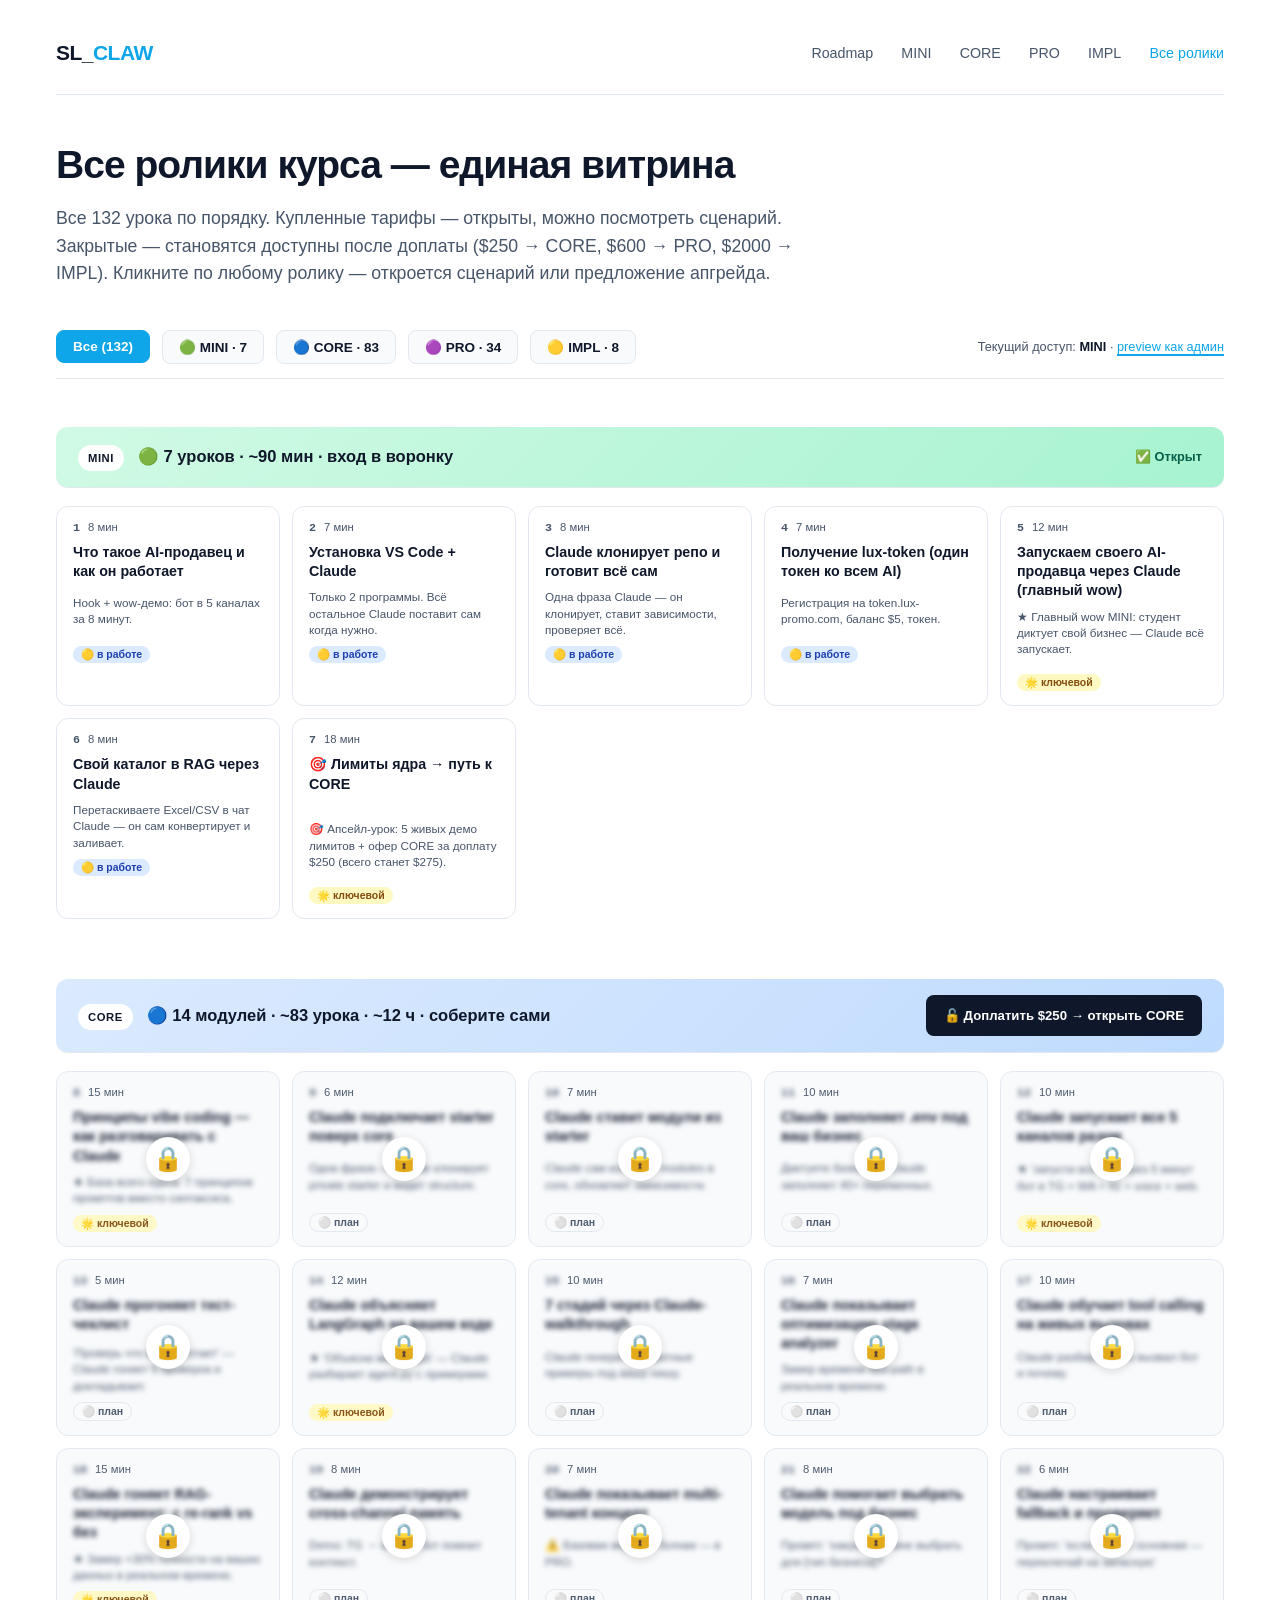
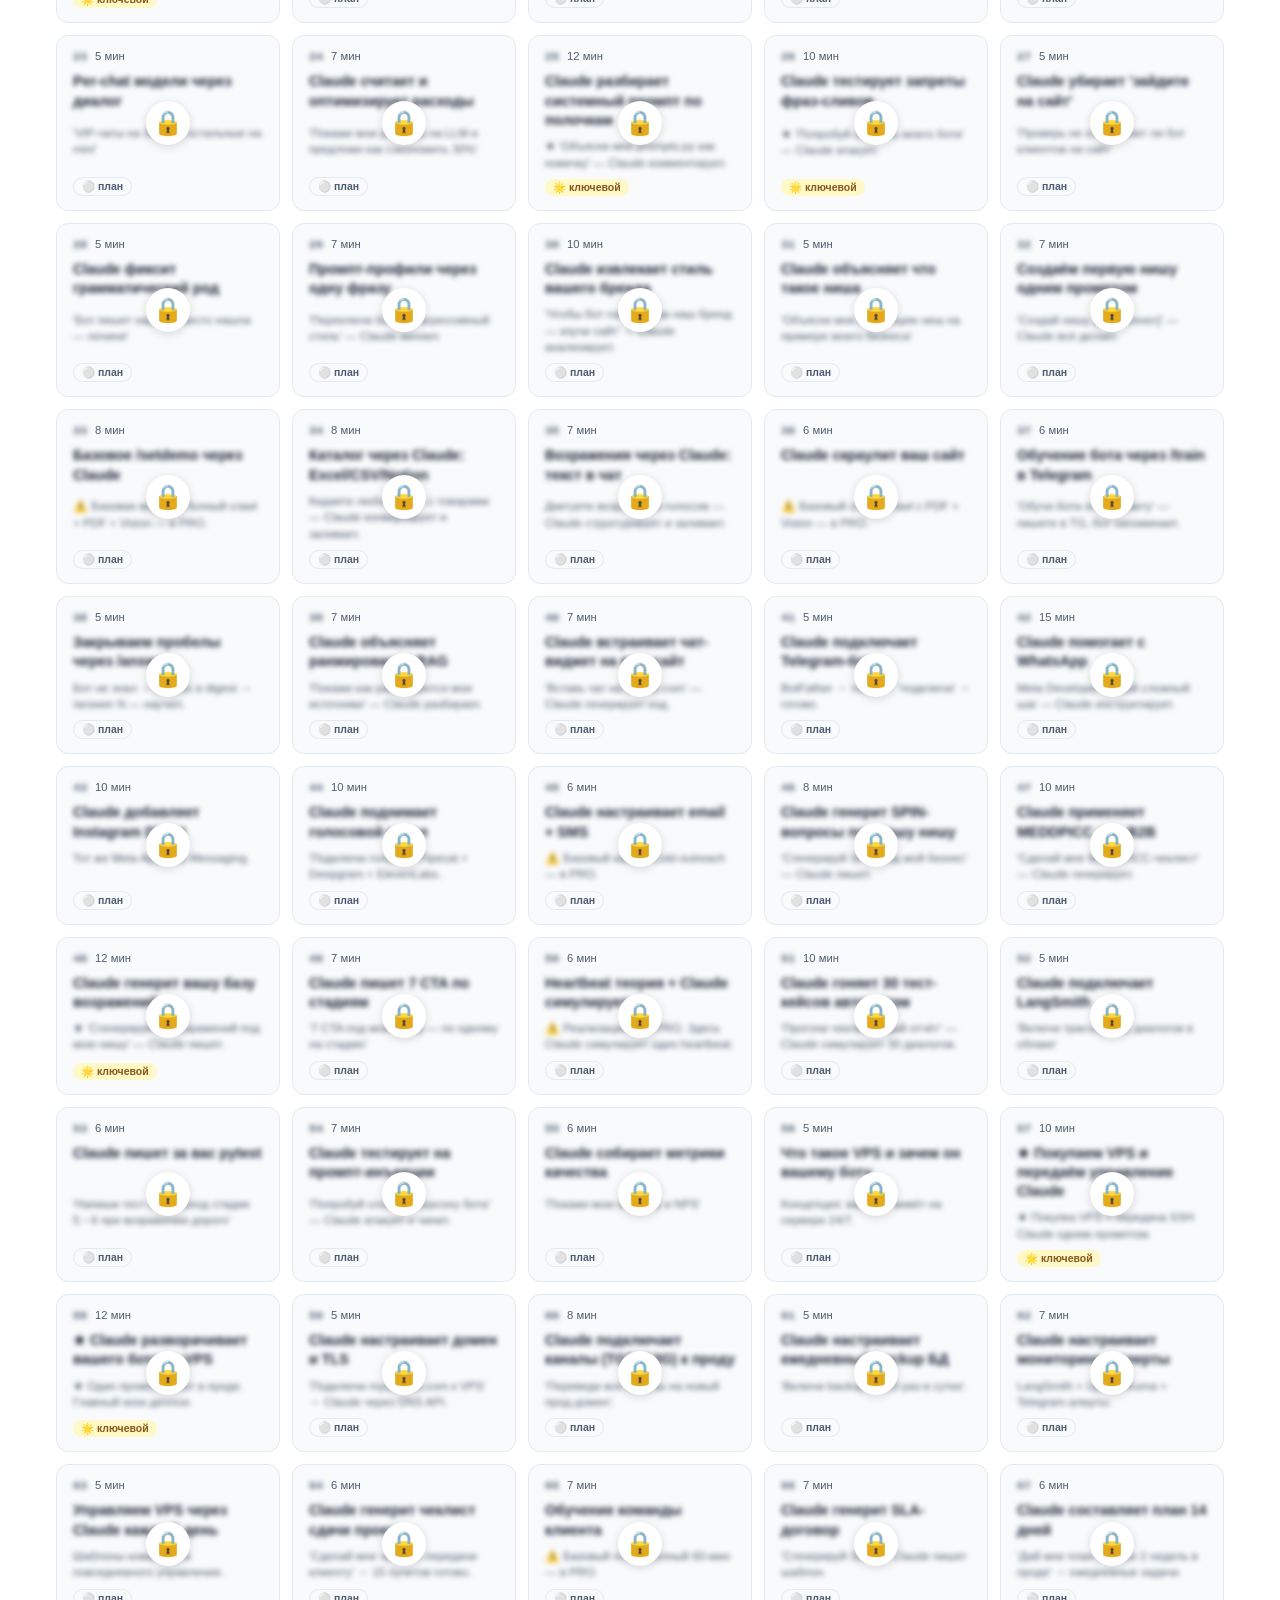
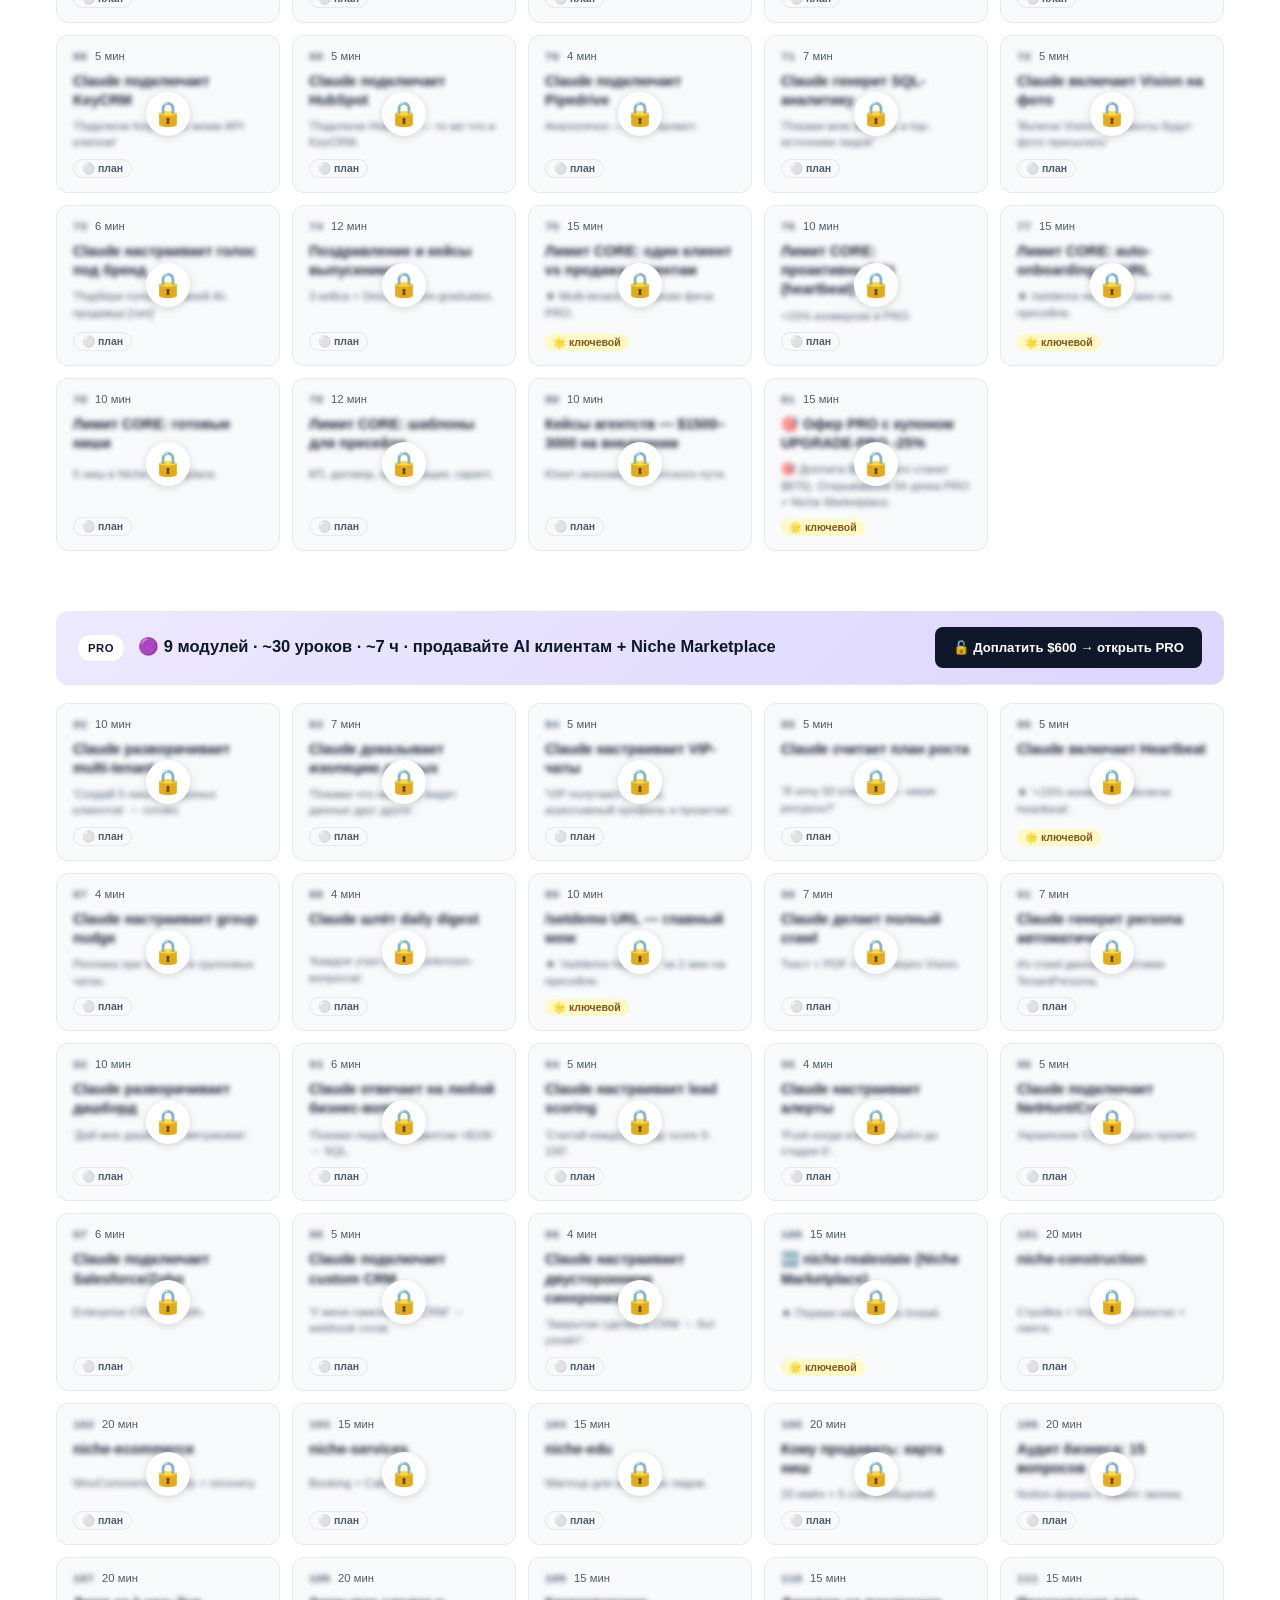
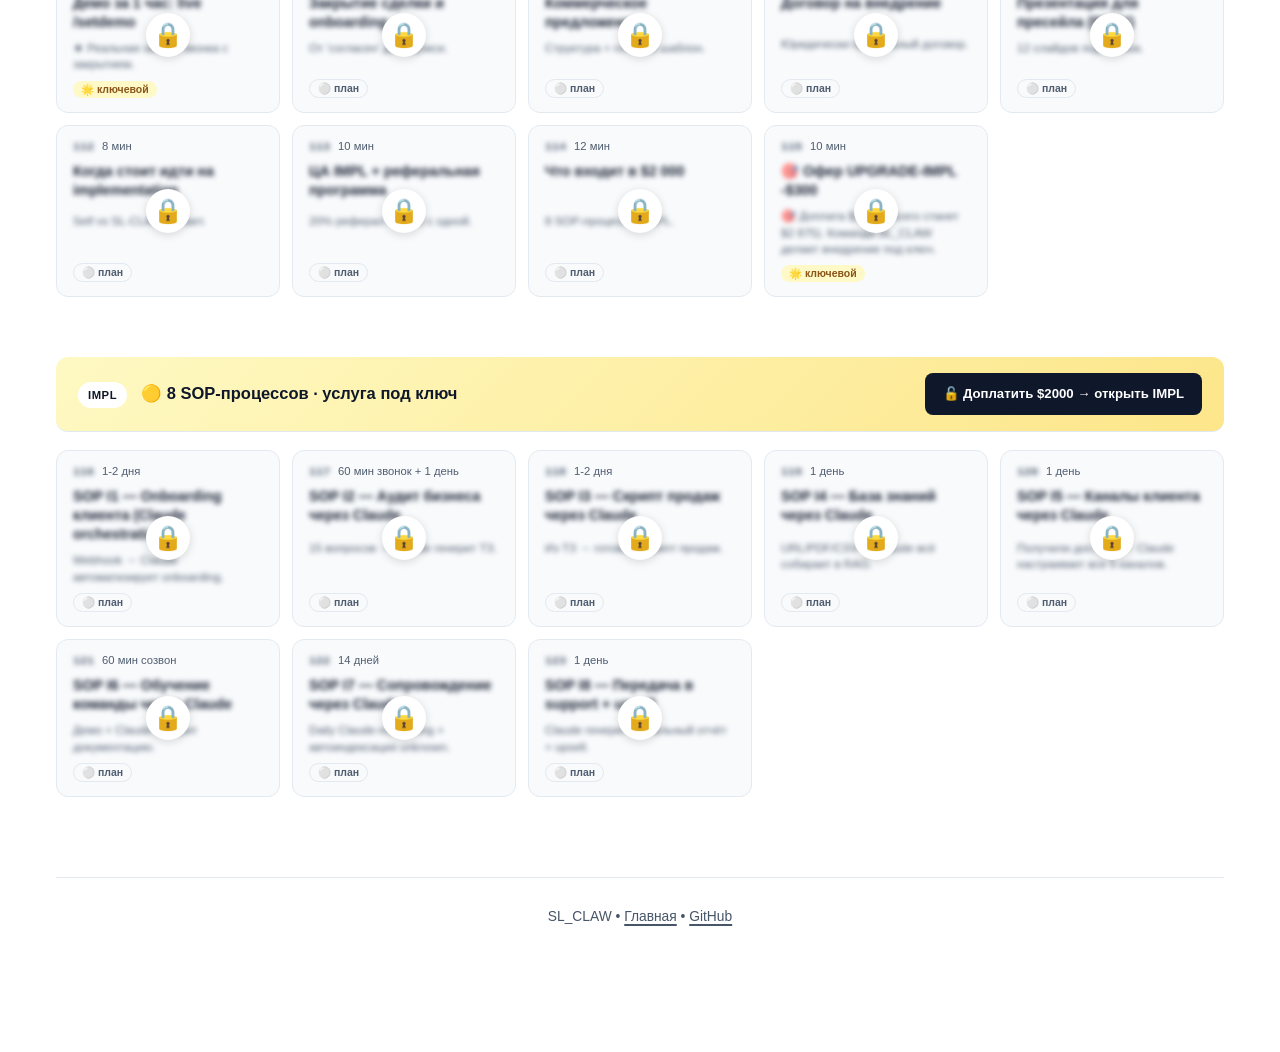
==== commit 9934b374: "Деплой-модуль: VPS + Claude управляет (вместо Coolify UI). 8 уроков переписаны: покупка VPS, передач" ====
--- a/lessons.html
+++ b/lessons.html
@@ -1163,161 +1163,169 @@
   {
     "id": "56",
     "tier": "CORE",
-    "title": "Claude помогает выбрать VPS",
-    "duration": "6 мин",
-    "status": "planned",
-    "desc": "'Что мне нужно для прода?' — Claude советует и шлёт ссылку.",
-    "goal": "Студент покупает правильный VPS без research.",
-    "show": [
-      "в Claude: 'я планирую запустить SL-CLAW в проде, какой VPS брать?'",
-      "Claude по нагрузке (1 ниша или 50): 'Hetzner CPX21 €7/мес или Contabo NVMe €5/мес'",
-      "Claude шлёт прямые ссылки на покупку",
-      "студент покупает (это единственный шаг где Claude не может — нужна карта)",
-      "Claude помогает с первым SSH-логином: ssh root@IP с автоматическим acceptance ключей"
-    ],
-    "say": "Раньше — час research'a. Сейчас — 5 минут диалога с Claude.",
-    "do": "Описывает план. Покупает VPS. SSH-логин с помощью Claude.",
-    "result": "VPS на руках, SSH работает.",
-    "next": "урок №57 — Claude ставит Coolify"
+    "title": "Что такое VPS и зачем он вашему боту",
+    "duration": "5 мин",
+    "status": "planned",
+    "desc": "Концепция: ваш бот живёт на сервере 24/7.",
+    "goal": "Студент понимает что бот должен быть на сервере, не на ноутбуке.",
+    "show": [
+      "схема: ваш ноутбук выключен → бот не работает",
+      "VPS — это удалённый компьютер который работает 24/7",
+      "стоимость: €5-7/мес у Contabo/Hetzner",
+      "Claude получит SSH-доступ к VPS и будет управлять"
+    ],
+    "say": "VPS — ваш сервер в облаке. Claude — ваш админ. Никаких ssh-команд вы вводить не будете.",
+    "do": "Понимает концепцию.",
+    "result": "Готов покупать VPS.",
+    "next": "следующий урок — покупаем VPS"
   },
   {
     "id": "57",
     "tier": "CORE",
-    "title": "Claude ставит Coolify на VPS",
+    "title": "★ Покупаем VPS и передаём управление Claude",
+    "duration": "10 мин",
+    "status": "featured",
+    "desc": "★ Покупка VPS + передача SSH Claude одним промптом.",
+    "goal": "У Claude SSH-доступ к VPS. Дальше всё через диалог.",
+    "show": [
+      "промпт Claude: 'я хочу купить VPS. Подскажи где и какой план под мой будущий бот'",
+      "Claude рекомендует: Contabo Cloud VPS NVMe (€5/мес, 4 GB RAM) или Hetzner CPX21 (€7/мес)",
+      "Claude диктует: 'покупаешь, потом приходит email с IP и root-паролем'",
+      "студент покупает VPS (5 минут — единственный ручной шаг)",
+      "промпт: 'вот мой VPS — IP X.X.X.X, root-пароль Y. Возьми управление, создай SSH-ключ для меня и для тебя, отключи root-пароль'",
+      "Claude делает: ssh-keygen → копирует свой публичный ключ на VPS → меняет sshd_config → отключает password auth → проверяет что зашёл по ключу",
+      "ПРОВЕРКА (промпт): 'покажи аптайм моего VPS' → Claude: ssh + uptime → 5 мин"
+    ],
+    "say": "Раньше DevOps учили SSH 2 года. Сейчас вы передаёте credentials Claude один раз — он становится вашим админом.",
+    "do": "Покупает VPS (5 мин). Передаёт IP+пароль Claude.",
+    "result": "Claude управляет VPS. SSH-ключи безопасные.",
+    "next": "следующий урок — Claude разворачивает бота"
+  },
+  {
+    "id": "58",
+    "tier": "CORE",
+    "title": "★ Claude разворачивает вашего бота на VPS",
+    "duration": "12 мин",
+    "status": "featured",
+    "desc": "★ Один промпт → бот в проде. Главный wow деплоя.",
+    "goal": "Бот работает на VPS 24/7 после одного промпта.",
+    "show": [
+      "промпт: 'разверни моего бота на моём VPS. Возьми код из github.com/sl-claw/core, мой .env с локального проекта, базу данных Postgres+Redis. Запусти через Docker и убедись что бот отвечает'",
+      "Claude по SSH: устанавливает Docker (если нет) → git clone репо → копирует .env → docker compose up -d → ждёт healthcheck",
+      "Claude отчитывается каждые 30 сек: 'Postgres up', 'Redis up', 'app booted', 'healthcheck passed'",
+      "финал: бот работает на http://X.X.X.X:8070",
+      "ПРОВЕРКА (промпт): 'отправь тестовое сообщение боту через WebSocket — убедись что отвечает'"
+    ],
+    "say": "Раньше деплой = 2 дня боли. Сейчас один промпт + 5 минут ожидания.",
+    "do": "Один развёрнутый промпт. Ждёт.",
+    "result": "Бот в проде на IP-адресе.",
+    "next": "следующий урок — подключаем красивый домен"
+  },
+  {
+    "id": "59",
+    "tier": "CORE",
+    "title": "Claude настраивает домен и TLS",
+    "duration": "5 мин",
+    "status": "planned",
+    "desc": "'Подключи mydomain.com к VPS' → Claude через DNS API.",
+    "goal": "Бот доступен по https://mydomain.com.",
+    "show": [
+      "студент покупает домен (NameCheap / Cloudflare — 5 мин ручной шаг)",
+      "промпт: 'у меня домен mybot.com на Cloudflare. Подключи к моему VPS, настрой HTTPS'",
+      "Claude через Cloudflare API: A-запись → IP VPS",
+      "Claude по SSH: ставит nginx-proxy + Let's Encrypt (либо Caddy для простоты)",
+      "Claude генерирует TLS сертификат автоматически",
+      "ПРОВЕРКА: curl -I https://mybot.com → HTTP/2 200"
+    ],
+    "say": "DNS + TLS = главные страшилки админов. Через Claude — 5 минут.",
+    "do": "Покупает домен. Передаёт credentials Claude.",
+    "result": "https://mybot.com работает.",
+    "next": "следующий урок — webhooks каналов"
+  },
+  {
+    "id": "60",
+    "tier": "CORE",
+    "title": "Claude подключает каналы (TG/WA/IG) к проду",
+    "duration": "8 мин",
+    "status": "planned",
+    "desc": "'Переведи все каналы на новый прод-домен'.",
+    "goal": "Все каналы получают сообщения через прод-URL.",
+    "show": [
+      "промпт: 'мой бот теперь на mybot.com. Переключи все webhooks: Telegram setWebhook, WhatsApp callback URL, Instagram webhook subscription — все на новый домен'",
+      "Claude через Telegram API + Meta Graph API настраивает все 3",
+      "Claude проверяет getWebhookInfo для каждого",
+      "ПРОВЕРКА: студент пишет в каждый канал → бот отвечает с прода"
+    ],
+    "say": "Один промпт = все каналы переведены. Никаких ручных curl.",
+    "do": "Промпт.",
+    "result": "Каналы работают в проде.",
+    "next": "следующий урок — backup"
+  },
+  {
+    "id": "61",
+    "tier": "CORE",
+    "title": "Claude настраивает ежедневный backup БД",
+    "duration": "5 мин",
+    "status": "planned",
+    "desc": "'Включи backup на S3 раз в сутки'.",
+    "goal": "Постгрес бэкапится в облако ежедневно.",
+    "show": [
+      "промпт: 'настрой ежедневный backup моей Postgres БД в S3 / Backblaze B2'",
+      "студент создаёт S3 bucket (или Backblaze B2 — дешевле, $5/TB)",
+      "Claude по SSH: создаёт cron-job pg_dump + aws s3 cp",
+      "Claude триггерит первый бэкап для проверки",
+      "Claude настраивает Telegram-алерт если бэкап упал"
+    ],
+    "say": "Без бэкапов — нет сна спокойного. Раз в сутки автоматически.",
+    "do": "S3 bucket + промпт.",
+    "result": "Backup ежедневно.",
+    "next": "следующий урок — мониторинг"
+  },
+  {
+    "id": "62",
+    "tier": "CORE",
+    "title": "Claude настраивает мониторинг и алерты",
     "duration": "7 мин",
     "status": "planned",
-    "desc": "'Поставь Coolify на мой VPS' — Claude по SSH делает.",
-    "goal": "Coolify работает на VPS — без знания curl|bash.",
-    "show": [
-      "в Claude: 'у меня VPS — IP такой-то, root-доступ. Поставь Coolify.'",
-      "Claude по SSH: curl -fsSL cdn.coollabs.io/coolify/install.sh | sudo bash",
-      "Claude мониторит установку, отвечает на промпты",
-      "Claude отдаёт студенту URL панели и креды",
-      "студент логинится, проходит первичный setup wizard"
-    ],
-    "say": "Coolify — это Heroku, который вы поставили себе. Бесплатно навсегда.",
-    "do": "Одна фраза. Ждёт 5 минут. Логинится в панель.",
-    "result": "Coolify готов.",
-    "next": "урок №58 — DNS"
-  },
-  {
-    "id": "58",
-    "tier": "CORE",
-    "title": "Claude настраивает домен и DNS",
+    "desc": "LangSmith + Uptime Kuma + Telegram-алерты.",
+    "goal": "Студент видит когда бот падает.",
+    "show": [
+      "промпт: 'настрой мониторинг: трассировка диалогов в LangSmith + проверка /health каждую минуту + алерт в Telegram если упало'",
+      "Claude добавляет LANGSMITH_API_KEY в .env",
+      "Claude по SSH ставит Uptime Kuma через Docker",
+      "Claude настраивает мониторинг + Telegram bot для алертов",
+      "ПРОВЕРКА: имитируем падение → получаем алерт за 60 сек"
+    ],
+    "say": "Падения неизбежны. Главное — узнать первым.",
+    "do": "Промпт.",
+    "result": "Полный мониторинг.",
+    "next": "следующий урок — управление VPS"
+  },
+  {
+    "id": "63",
+    "tier": "CORE",
+    "title": "Управляем VPS через Claude каждый день",
     "duration": "5 мин",
     "status": "planned",
-    "desc": "'Подключи domain.com к VPS' — Claude через DNS API.",
-    "goal": "Домен резолвится на VPS.",
-    "show": [
-      "студент покупает домен на NameCheap/Cloudflare",
-      "в Claude: 'у меня домен mysite.com на Cloudflare, токен X — настрой A-запись на мой VPS'",
-      "Claude через Cloudflare API: создаёт A-запись apex и wildcard *.mysite.com",
-      "Claude проверяет dig mysite.com → видит IP",
-      "Claude ждёт пропагации (5-30 минут) и сообщает когда готово"
-    ],
-    "say": "Если у вас нет DNS API — Claude диктует что вписать в UI Cloudflare/NameCheap. Тогда 1 минута ручной работы.",
-    "do": "Покупает домен. Передаёт DNS API token (или вписывает A-запись вручную).",
-    "result": "Домен резолвится.",
-    "next": "урок №59 — Деплой"
-  },
-  {
-    "id": "59",
-    "tier": "CORE",
-    "title": "Claude деплоит проект через Coolify API",
-    "duration": "7 мин",
-    "status": "planned",
-    "desc": "'Задеплой репо на mysite.com' — Claude через Coolify API.",
-    "goal": "Проект в проде через Coolify без UI-кликов.",
-    "show": [
-      "студент даёт Claude API-token Coolify (создаётся в Profile → API tokens)",
-      "в Claude: 'задеплой sl-claw/core с моим .env на mysite.com через мой Coolify'",
-      "Claude через POST /api/v1/applications: создаёт application",
-      "Claude импортирует все environment-variables из локального .env",
-      "Claude триггерит deploy через POST /api/v1/deploy",
-      "Claude мониторит логи deploy в реальном времени, пересылает студенту",
-      "финал: Claude curl https://mysite.com/health → ok"
-    ],
-    "say": "Coolify API — public. Claude может всё что вы можете в UI. Это и есть infra-as-conversation.",
-    "do": "Передаёт Coolify API-token. Ждёт.",
-    "result": "В проде, healthcheck зелёный.",
-    "next": "урок №60 — Webhooks"
-  },
-  {
-    "id": "60",
-    "tier": "CORE",
-    "title": "Claude настраивает webhooks для каналов",
-    "duration": "8 мин",
-    "status": "planned",
-    "desc": "'Подключи все каналы к проду' — Claude настраивает.",
-    "goal": "Все каналы получают сообщения в проде.",
-    "show": [
-      "в Claude: 'у меня бот в проде на mysite.com — настрой все каналы (Telegram, WhatsApp, Instagram) на этот домен'",
-      "Claude через Telegram Bot API: setWebhook https://mysite.com/webhook/telegram",
-      "Claude через Meta Graph API: WA + IG callback URL обновлены",
-      "Claude проверяет getWebhookInfo для каждого",
-      "Claude отправляет тестовые сообщения через каждый канал и проверяет ответ"
-    ],
-    "say": "webhook setup раньше = час по гайдам. Сейчас = 1 фраза + 5 минут.",
-    "do": "Одна фраза.",
-    "result": "Все каналы в проде.",
-    "next": "урок №61 — TLS"
-  },
-  {
-    "id": "61",
-    "tier": "CORE",
-    "title": "TLS и Traefik (автоматом)",
-    "duration": "3 мин",
-    "status": "planned",
-    "desc": "Coolify Traefik сам выпустил Let's Encrypt — Claude проверяет.",
-    "goal": "Студент понимает что HTTPS уже работает.",
-    "show": [
-      "в Claude: 'покажи статус TLS-сертификата'",
-      "Claude curl -I https://mysite.com → видит HTTP/2 200 + TLS",
-      "Claude объясняет: Traefik в Coolify автообновляет сертификат каждые 90 дней"
-    ],
-    "say": "Это уже сделано Coolify Traefik автоматом. Теперь вы знаете как.",
-    "do": "Одна фраза. Подтверждение.",
-    "result": "HTTPS работает.",
-    "next": "урок №62 — Backup"
-  },
-  {
-    "id": "62",
-    "tier": "CORE",
-    "title": "Claude настраивает backup БД",
-    "duration": "5 мин",
-    "status": "planned",
-    "desc": "'Включи ежедневный backup на S3' — Claude через Coolify API.",
-    "goal": "Ежедневный backup настроен автоматически.",
-    "show": [
-      "студент создаёт S3 bucket (или Backblaze B2 — дешевле)",
-      "Claude через Coolify API: PATCH /api/v1/databases/X/backup-schedule → daily",
-      "Claude настраивает S3-credentials",
-      "Claude триггерит первый backup для проверки"
-    ],
-    "say": "Без бэкапов нет сна спокойного. Раз в сутки автоматом — спите спокойно.",
-    "do": "Создаёт S3 bucket. Передаёт credentials Claude.",
-    "result": "Backup ежедневно.",
-    "next": "урок №63 — Мониторинг"
-  },
-  {
-    "id": "63",
-    "tier": "CORE",
-    "title": "Claude настраивает мониторинг",
-    "duration": "7 мин",
-    "status": "planned",
-    "desc": "LangSmith + Uptime Kuma — Claude всё подключает.",
-    "goal": "Студент видит когда бот падает — без ручной настройки.",
-    "show": [
-      "в Claude: 'настрой мониторинг: LangSmith для трейсов + Uptime Kuma для падений + алерты в Telegram'",
-      "Claude добавляет LANGSMITH_API_KEY в env через Coolify API",
-      "Claude разворачивает Uptime Kuma как отдельное Coolify-приложение",
-      "Claude настраивает Health Check на /health каждую минуту",
-      "Claude конфигурит Telegram-уведомление при падении"
-    ],
-    "say": "Раньше каждый из этих 3 инструментов = час настройки. Сейчас — Claude разом за 7 минут.",
-    "do": "Одна фраза. Подтверждение.",
-    "result": "Полный мониторинг.",
-    "next": "урок №64 — Чеклист сдачи"
+    "desc": "Шаблоны команд для повседневного управления.",
+    "goal": "Студент знает 10 типовых промптов для управления сервером.",
+    "show": [
+      "10 типовых промптов которые дают Claude каждый день:",
+      "1. 'покажи аптайм и нагрузку моего VPS'",
+      "2. 'обнови систему и перезагрузи если нужно'",
+      "3. 'покажи логи бота за последний час'",
+      "4. 'перезапусти бота — кажется завис'",
+      "5. 'сколько свободного места на диске?'",
+      "6. 'добавь нового админа моего бота — Telegram ID 12345'",
+      "7. 'обнови код бота из последнего github main'",
+      "8. 'покажи топ-10 ошибок из логов за неделю'",
+      "9. 'подыми свободную RAM до 8GB' (увеличить план VPS)",
+      "10. 'сделай snapshot VPS перед апгрейдом'"
+    ],
+    "say": "Это и есть DevOps через диалог. Никаких книг по Linux.",
+    "do": "Запоминает 10 шаблонов.",
+    "result": "Уверен в управлении.",
+    "next": "далее — сдача проекта клиенту"
   },
   {
     "id": "64",
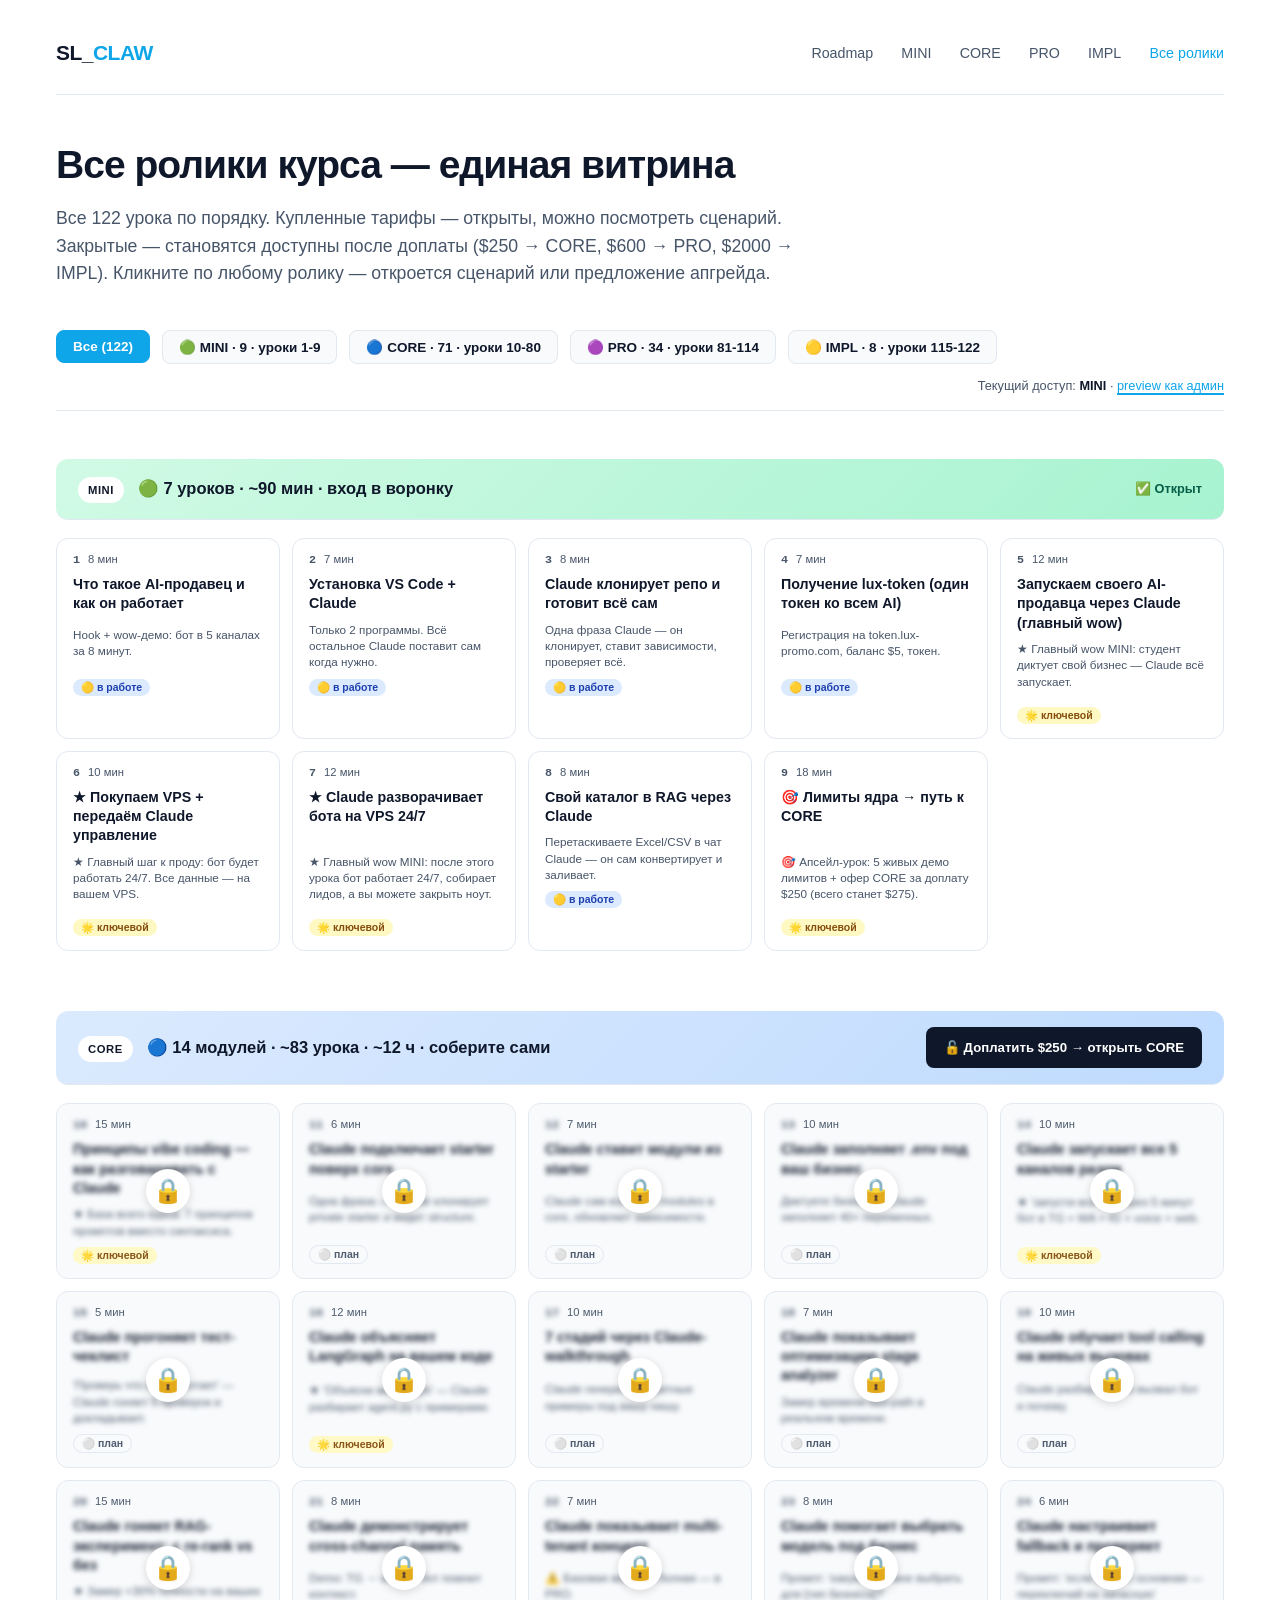
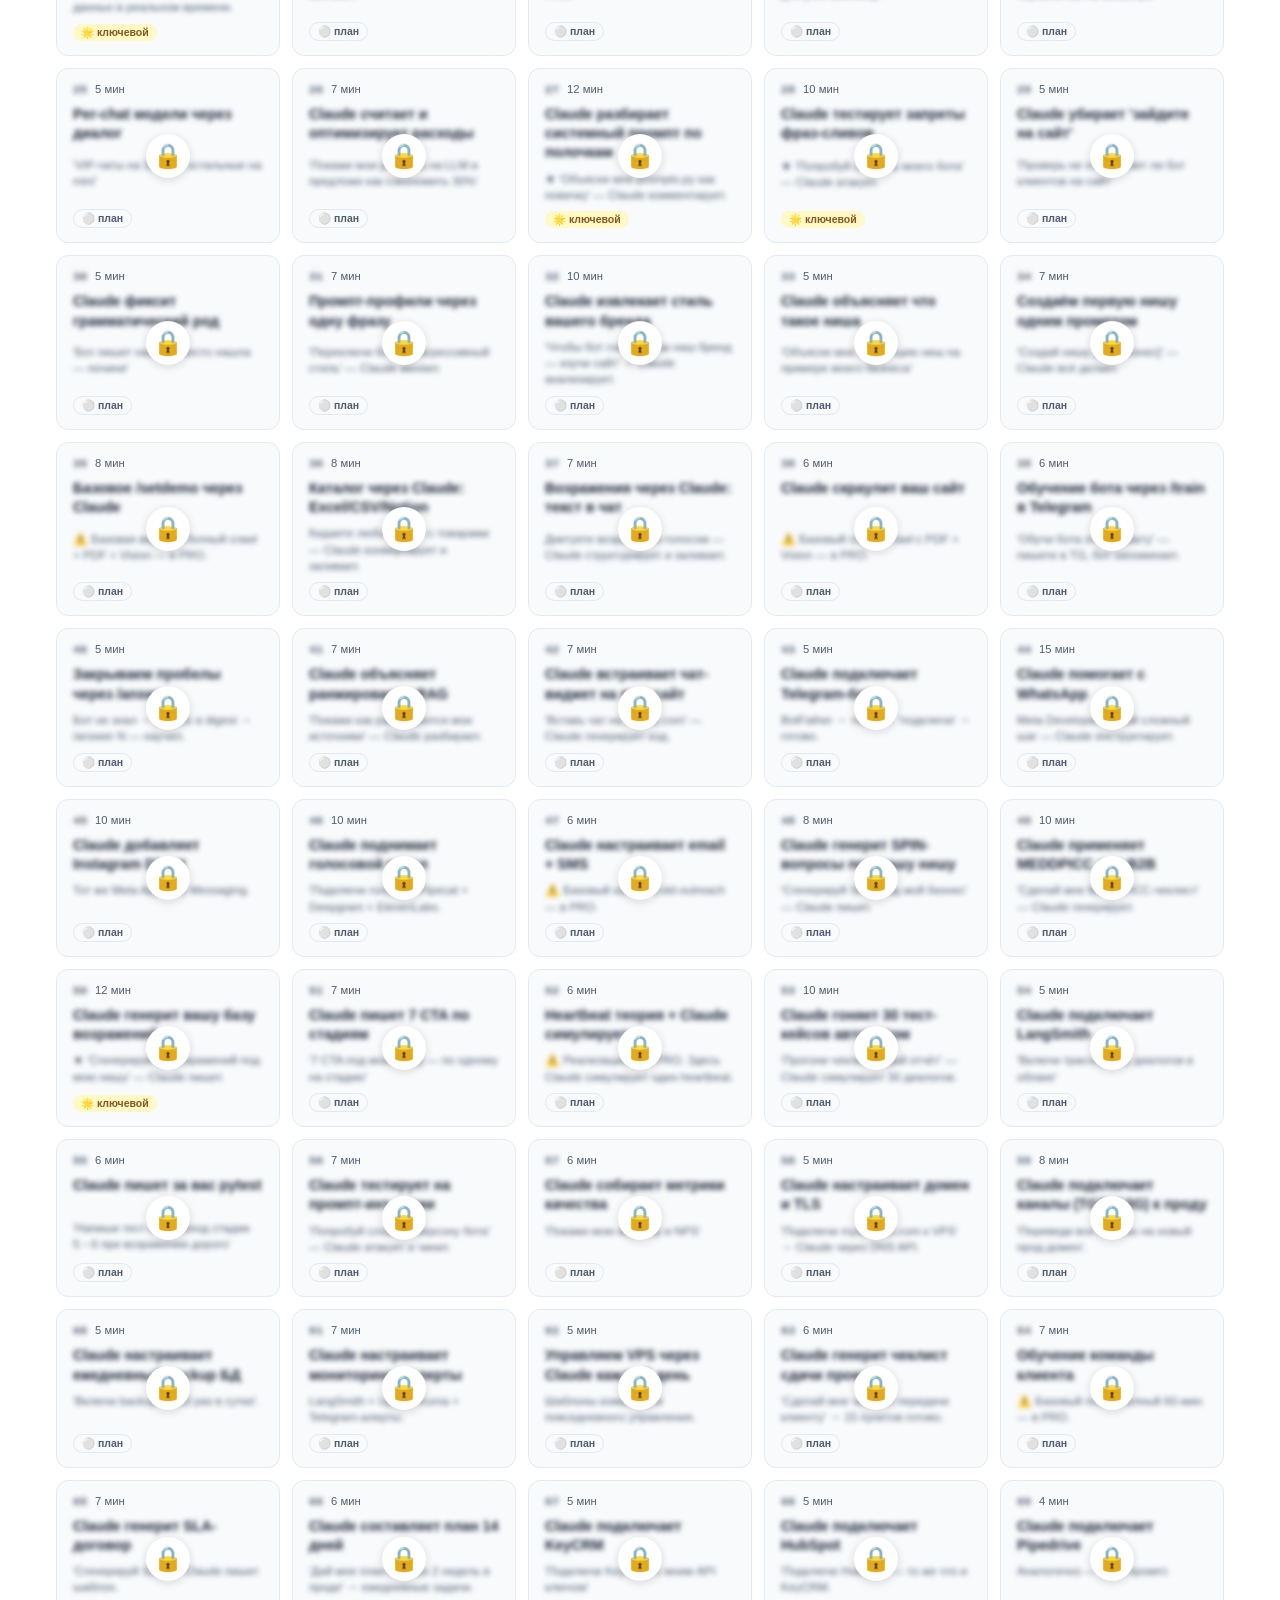
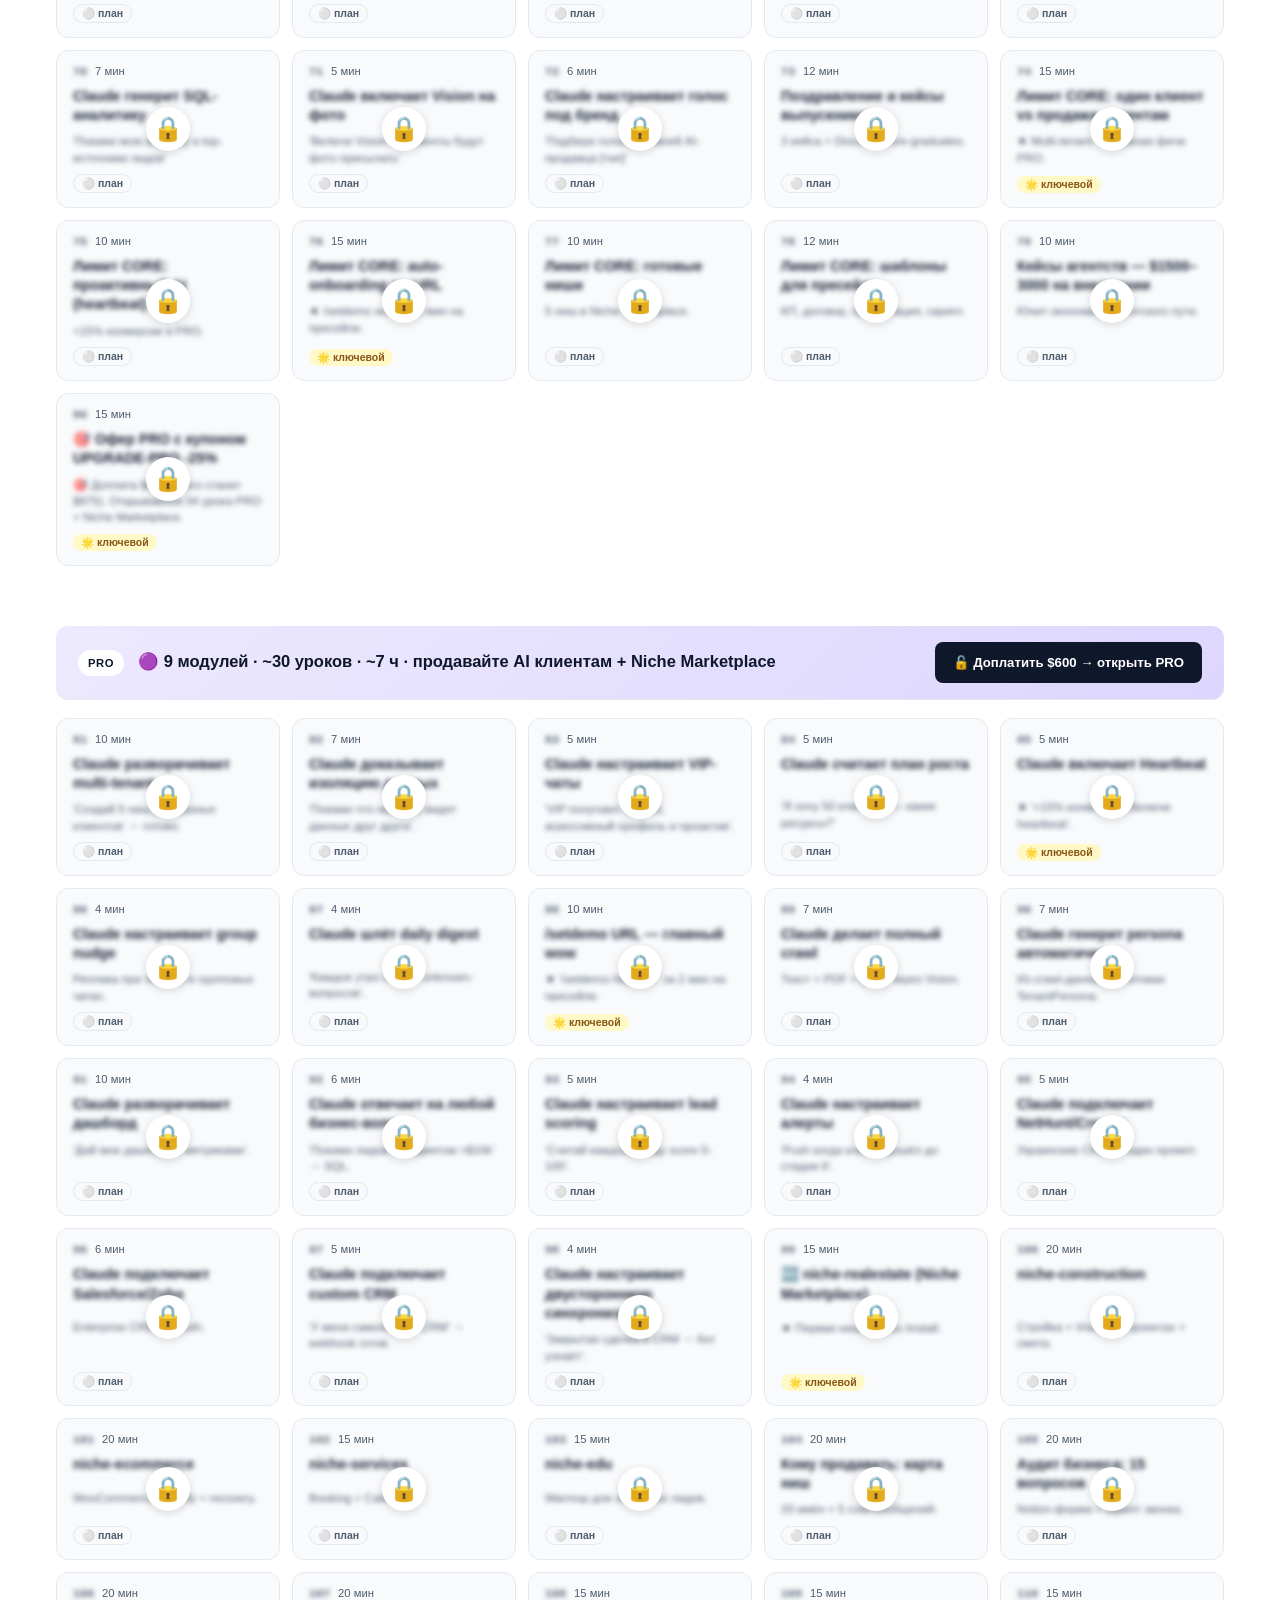
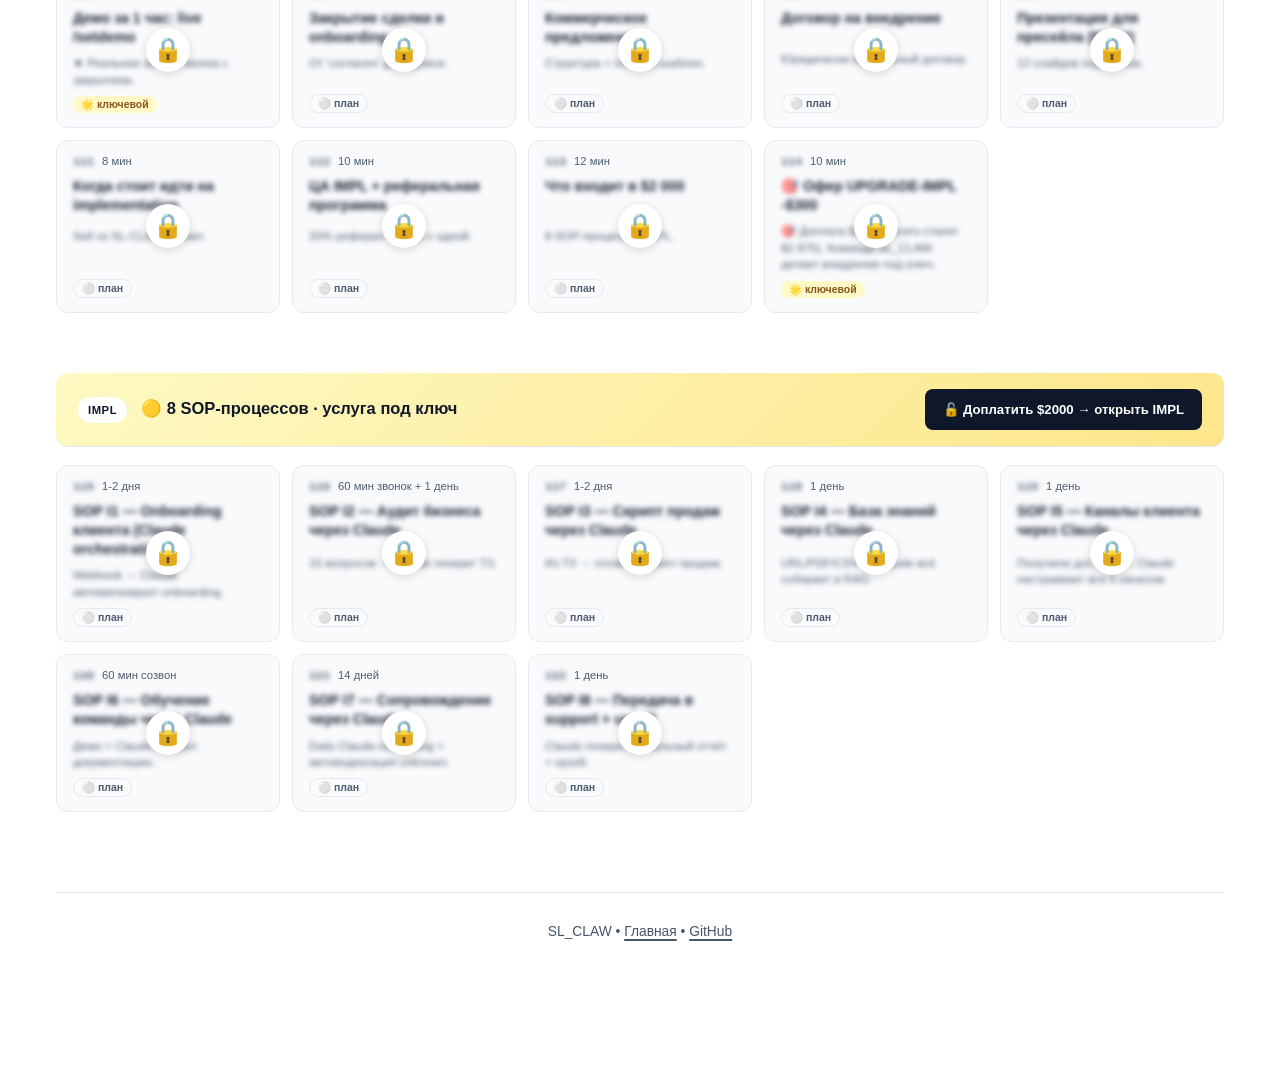
==== commit 3ee8def2: "MINI расширен до 9 уроков: VPS + Claude разворачивает бота 24/7 переехали из CORE. После MINI бот ра" ====
--- a/lessons.html
+++ b/lessons.html
@@ -25,17 +25,17 @@
 
       <h1>Все ролики курса — единая витрина</h1>
       <p class="lead">
-        Все 132 урока по порядку. Купленные тарифы — открыты, можно посмотреть сценарий.
+        Все 122 урока по порядку. Купленные тарифы — открыты, можно посмотреть сценарий.
         Закрытые — становятся доступны после доплаты ($250 → CORE, $600 → PRO, $2000 → IMPL).
         Кликните по любому ролику — откроется сценарий или предложение апгрейда.
       </p>
 
       <div class="lessons-toolbar">
-        <button class="filter-btn active" data-filter="all">Все (132)</button>
-        <button class="filter-btn" data-filter="MINI">🟢 MINI · 7</button>
-        <button class="filter-btn" data-filter="CORE">🔵 CORE · 83</button>
-        <button class="filter-btn" data-filter="PRO">🟣 PRO · 34</button>
-        <button class="filter-btn" data-filter="IMPL">🟡 IMPL · 8</button>
+        <button class="filter-btn active" data-filter="all">Все (122)</button>
+        <button class="filter-btn" data-filter="MINI">🟢 MINI · 9 · уроки 1-9</button>
+        <button class="filter-btn" data-filter="CORE">🔵 CORE · 71 · уроки 10-80</button>
+        <button class="filter-btn" data-filter="PRO">🟣 PRO · 34 · уроки 81-114</button>
+        <button class="filter-btn" data-filter="IMPL">🟡 IMPL · 8 · уроки 115-122</button>
         <span class="stats">Текущий доступ: <strong id="current-tier">MINI</strong> · <a href="#" id="switch-tier">preview как админ</a></span>
       </div>
 
@@ -157,10 +157,56 @@
     "say": "Минуту. Прочувствуйте. Вы НЕ заполняли .env вручную. НЕ запускали uvicorn. НЕ настраивали браузер. Вы сказали Claude что хотите — он сделал. И теперь у вас на ноутбуке работает sales-engine под ваш бренд. Это будущее софта.",
     "do": "Диктует Claude свою persona одной фразой. Подтверждает запуск. Открывает браузер, говорит с ботом.",
     "result": "Бот работает локально под бренд студента, отвечает в чате.",
-    "next": "урок №6 — Загрузка вашего каталога"
+    "next": "урок №56 — Загрузка вашего каталога"
   },
   {
     "id": "6",
+    "tier": "MINI",
+    "title": "★ Покупаем VPS + передаём Claude управление",
+    "duration": "10 мин",
+    "status": "featured",
+    "desc": "★ Главный шаг к проду: бот будет работать 24/7. Все данные — на вашем VPS.",
+    "goal": "Студент покупает VPS и передаёт SSH-доступ Claude. Claude становится админом сервера. Все будущие данные клиентов будут жить на этом VPS.",
+    "show": [
+      "face cam: «Локальный бот — это игрушка. Закрыли ноут — лиды теряются. Сейчас выводим в прод 24/7.»",
+      "промпт Claude: «куда лучше купить VPS под мой будущий бот? Бюджет до €10/мес»",
+      "Claude рекомендует: Contabo Cloud VPS NVMe (€5/мес, 4 GB RAM) или Hetzner CPX21 (€7/мес)",
+      "студент покупает VPS (5 минут — единственный ручной шаг во всём процессе)",
+      "после покупки приходит email с IP и root-паролем",
+      "промпт: «вот мой VPS — IP X.X.X.X, root-пароль Y. Возьми управление: создай SSH-ключ для меня, отключи root-пароль, проверь что зашёл по ключу»",
+      "Claude по SSH: ssh-keygen → копирует ключ → меняет sshd_config → отключает password auth",
+      "ПРОВЕРКА: «покажи аптайм моего VPS» → Claude через SSH → uptime отчёт",
+      "отдельный важный момент: ВСЕ данные клиентов (лиды, сообщения, память mem0) будут жить на этом VPS — у вас, не у нас"
+    ],
+    "say": "VPS — ваш сервер. Claude — ваш админ. Все данные — у вас. Это критично для GDPR.",
+    "do": "Покупает VPS (5 мин). Передаёт IP + пароль Claude.",
+    "result": "Claude управляет VPS. SSH-ключи безопасные. Готово к деплою.",
+    "next": "следующий урок — Claude разворачивает бота на этом VPS"
+  },
+  {
+    "id": "7",
+    "tier": "MINI",
+    "title": "★ Claude разворачивает бота на VPS 24/7",
+    "duration": "12 мин",
+    "status": "featured",
+    "desc": "★ Главный wow MINI: после этого урока бот работает 24/7, собирает лидов, а вы можете закрыть ноут.",
+    "goal": "Бот работает на VPS 24/7. Postgres+Redis+mem0 на VPS — все данные у студента.",
+    "show": [
+      "промпт: «разверни моего бота на VPS. Возьми код из github.com/sl-claw/core, .env с моего ноута, запусти Postgres+Redis+приложение через Docker»",
+      "Claude по SSH: ставит Docker → git clone → копирует .env с локального → docker compose up -d",
+      "Claude отчитывается: «Postgres up, Redis up, app booted, healthcheck OK»",
+      "Claude настраивает базовый домен через sslip.io (X.X.X.X.sslip.io) — для теста до покупки своего домена",
+      "студент закрывает ноут → пишет боту в Telegram → бот отвечает (бот живёт на VPS, ноут не нужен)",
+      "промпт: «куда сейчас сохраняются лиды и сообщения?» → Claude: «в Postgres на твоём VPS, путь /var/lib/postgresql/data»",
+      "промпт: «настрой ежедневный backup БД в Backblaze B2» → Claude настраивает cron + AWS CLI"
+    ],
+    "say": "Это главный момент MINI. Закрываете ноут — бот продолжает работать. Лиды льются. Данные на вашем VPS.",
+    "do": "Один развёрнутый промпт. Ждёт 5 минут. Тестирует с закрытым ноутом.",
+    "result": "Бот в проде 24/7. Данные на VPS. Backup настроен.",
+    "next": "следующий урок — загрузка вашего каталога в работающий прод-бот"
+  },
+  {
+    "id": "8",
     "tier": "MINI",
     "title": "Свой каталог в RAG через Claude",
     "duration": "8 мин",
@@ -177,10 +223,10 @@
     "say": "Excel или CSV — Claude умеет парсить любой формат. JSON, формат demo_catalog — это вы знать не обязаны. Просто киньте файл и скажите 'залей'. Это и есть vibe coding для не-разработчика.",
     "do": "Кидает свой Excel в Claude. Подтверждает заливку. Тестирует бота на реальных товарах.",
     "result": "Бот знает каталог студента, называет реальные цены.",
-    "next": "урок №7 — Лимиты ядра → CORE"
-  },
-  {
-    "id": "7",
+    "next": "урок №57 — Лимиты ядра → CORE"
+  },
+  {
+    "id": "9",
     "tier": "MINI",
     "title": "🎯 Лимиты ядра → путь к CORE",
     "duration": "18 мин",
@@ -202,7 +248,7 @@
     "next": "📍 КОНЕЦ MINI. Доплата $250 → открываются уроки 8-81 (CORE)."
   },
   {
-    "id": "8",
+    "id": "10",
     "tier": "CORE",
     "title": "Принципы vibe coding — как разговаривать с Claude",
     "duration": "15 мин",
@@ -224,7 +270,7 @@
     "next": "C2.1 — Claude ставит Python"
   },
   {
-    "id": "9",
+    "id": "11",
     "tier": "CORE",
     "title": "Claude подключает starter поверх core",
     "duration": "6 мин",
@@ -240,10 +286,10 @@
     "say": "Starter — private. Доступ выдан вашему GitHub-логину после оплаты CORE. Claude клонирует через свой gh CLI.",
     "do": "Одна фраза. Подтверждает gh auth login (1 раз).",
     "result": "Starter рядом с core.",
-    "next": "урок №10 — installer"
-  },
-  {
-    "id": "10",
+    "next": "урок №56 — installer"
+  },
+  {
+    "id": "12",
     "tier": "CORE",
     "title": "Claude ставит модули из starter",
     "duration": "7 мин",
@@ -260,10 +306,10 @@
     "say": "Claude комментирует каждый шаг — вы видите ЧТО ставится. Это и обучение, и установка одновременно.",
     "do": "Одна фраза. Наблюдает.",
     "result": "Все модули starter в app/modules/.",
-    "next": "урок №11 — .env"
-  },
-  {
-    "id": "11",
+    "next": "урок №57 — .env"
+  },
+  {
+    "id": "13",
     "tier": "CORE",
     "title": "Claude заполняет .env под ваш бизнес",
     "duration": "10 мин",
@@ -281,10 +327,10 @@
     "say": "40+ переменных заполнить вручную = час. С Claude = 10 минут с диалогом про ваш бизнес. Ещё и persona получится осмысленнее чем вручную.",
     "do": "Описывает свой бизнес. Передаёт ключи когда Claude спрашивает.",
     "result": ".env заполнен под нишу.",
-    "next": "урок №12 — Запуск 5 каналов"
-  },
-  {
-    "id": "12",
+    "next": "урок №56 — Запуск 5 каналов"
+  },
+  {
+    "id": "14",
     "tier": "CORE",
     "title": "Claude запускает все 5 каналов разом",
     "duration": "10 мин",
@@ -304,10 +350,10 @@
     "say": "Это полный production-grade test. Раньше DevOps-инженер настраивал день. Сейчас — Claude за 5 минут.",
     "do": "Одна фраза. Тестирует в каждом канале.",
     "result": "5 каналов работают локально.",
-    "next": "урок №13 — Тест-чеклист"
-  },
-  {
-    "id": "13",
+    "next": "урок №57 — Тест-чеклист"
+  },
+  {
+    "id": "15",
     "tier": "CORE",
     "title": "Claude прогоняет тест-чеклист",
     "duration": "5 мин",
@@ -326,10 +372,10 @@
     "say": "DevOps-чеклист в обёртке диалога. Claude как QA-инженер.",
     "do": "Одна фраза. Читает отчёт.",
     "result": "Все 5 проверок зелёные.",
-    "next": "урок №14 — LangGraph"
-  },
-  {
-    "id": "14",
+    "next": "урок №56 — LangGraph"
+  },
+  {
+    "id": "16",
     "tier": "CORE",
     "title": "Claude объясняет LangGraph на вашем коде",
     "duration": "12 мин",
@@ -347,10 +393,10 @@
     "say": "Раньше архитектуру изучали по документации часами. Сейчас — диалог с Claude. Спрашивайте всё что не понятно.",
     "do": "Задаёт Claude 5-10 вопросов про архитектуру. Просит добавить debug-узел.",
     "result": "Понимает граф через интерактив.",
-    "next": "урок №15 — 7 стадий"
-  },
-  {
-    "id": "15",
+    "next": "урок №57 — 7 стадий"
+  },
+  {
+    "id": "17",
     "tier": "CORE",
     "title": "7 стадий через Claude-walkthrough",
     "duration": "10 мин",
@@ -366,10 +412,10 @@
     "say": "Стадии — это методология SalesGPT MIT. Сейчас Claude переводит её на язык вашей ниши.",
     "do": "Описывает свой бизнес. Читает 7 примеров. Запоминает.",
     "result": "Знает 7 стадий на конкретике своей ниши.",
-    "next": "урок №16 — Stage analyzer"
-  },
-  {
-    "id": "16",
+    "next": "урок №56 — Stage analyzer"
+  },
+  {
+    "id": "18",
     "tier": "CORE",
     "title": "Claude показывает оптимизацию stage analyzer",
     "duration": "7 мин",
@@ -386,10 +432,10 @@
     "say": "Один регексп экономит секунду на 60% сообщений. Это инженерная оптимизация которой Claude вас и обучил.",
     "do": "Запускает 2 теста через Claude.",
     "result": "Понимает оптимизацию на цифрах.",
-    "next": "урок №17 — Tools"
-  },
-  {
-    "id": "17",
+    "next": "урок №57 — Tools"
+  },
+  {
+    "id": "19",
     "tier": "CORE",
     "title": "Claude обучает tool calling на живых вызовах",
     "duration": "10 мин",
@@ -406,10 +452,10 @@
     "say": "ReAct — это не магия. Модель видит описание tools в системном промпте и решает когда вызвать. Claude показывает каждый шаг.",
     "do": "Отправляет тестовый сложный запрос. Читает разбор Claude. Создаёт свой tool.",
     "result": "Знает архитектуру tools, добавил свой.",
-    "next": "урок №18 — RAG"
-  },
-  {
-    "id": "18",
+    "next": "урок №56 — RAG"
+  },
+  {
+    "id": "20",
     "tier": "CORE",
     "title": "Claude гоняет RAG-эксперимент: с re-rank vs без",
     "duration": "15 мин",
@@ -428,10 +474,10 @@
     "say": "+30% точности — это разница между «бот ответил правильно» и «бот промахнулся». Claude только что доказал это на ваших данных.",
     "do": "Просит A/B тест. Читает таблицу результатов.",
     "result": "Понимает RAG глубоко + видит превосходство на своих данных.",
-    "next": "урок №19 — Память"
-  },
-  {
-    "id": "19",
+    "next": "урок №57 — Память"
+  },
+  {
+    "id": "21",
     "tier": "CORE",
     "title": "Claude демонстрирует cross-channel память",
     "duration": "8 мин",
@@ -450,10 +496,10 @@
     "say": "Это и есть cross-channel память. Клиент в TG → потом WA → потом голос — бот помнит. mem0 делает магию.",
     "do": "Прогоняет демо в 2 каналах. Видит магию.",
     "result": "Понимает память.",
-    "next": "урок №20 — Multi-tenant teaser"
-  },
-  {
-    "id": "20",
+    "next": "урок №56 — Multi-tenant teaser"
+  },
+  {
+    "id": "22",
     "tier": "CORE",
     "title": "Claude показывает multi-tenant концепт",
     "duration": "7 мин",
@@ -470,10 +516,10 @@
     "say": "Концепт ясен. Полная реализация (Niche Marketplace, шаблоны, /setdemo с автогенерацией) — это уже PRO.",
     "do": "Видит концепт. Понимает зачем PRO.",
     "result": "Готов рассмотреть PRO.",
-    "next": "урок №21 — LLM выбор"
-  },
-  {
-    "id": "21",
+    "next": "урок №57 — LLM выбор"
+  },
+  {
+    "id": "23",
     "tier": "CORE",
     "title": "Claude помогает выбрать модель под бизнес",
     "duration": "8 мин",
@@ -490,10 +536,10 @@
     "say": "Не зубрите модели. Опишите задачу — Claude рекомендует и настраивает.",
     "do": "Промпт + проверка. Один цикл.",
     "result": "LLM настроены под вашу нагрузку.",
-    "next": "урок №22 — Fallback"
-  },
-  {
-    "id": "22",
+    "next": "урок №56 — Fallback"
+  },
+  {
+    "id": "24",
     "tier": "CORE",
     "title": "Claude настраивает fallback и проверяет",
     "duration": "6 мин",
@@ -510,10 +556,10 @@
     "say": "Настройка инфраструктуры через диалог. Никаких YAML-файлов вручную.",
     "do": "Промпт. Подтверждение. Тест.",
     "result": "Fallback работает.",
-    "next": "урок №23 — Per-chat"
-  },
-  {
-    "id": "23",
+    "next": "урок №57 — Per-chat"
+  },
+  {
+    "id": "25",
     "tier": "CORE",
     "title": "Per-chat модели через диалог",
     "duration": "5 мин",
@@ -528,10 +574,10 @@
     "say": "Сегментация без знания SQL и БД.",
     "do": "Промпт.",
     "result": "VIP получают премиум-модель.",
-    "next": "урок №24 — Цена"
-  },
-  {
-    "id": "24",
+    "next": "урок №56 — Цена"
+  },
+  {
+    "id": "26",
     "tier": "CORE",
     "title": "Claude считает и оптимизирует расходы",
     "duration": "7 мин",
@@ -549,10 +595,10 @@
     "say": "Любой инсайт начинается с промпта. Claude — ваш аналитик расходов.",
     "do": "2 промпта. Подтверждает оптимизации.",
     "result": "Расходы упали на 25-30%.",
-    "next": "урок №25 — Анатомия промпта"
-  },
-  {
-    "id": "25",
+    "next": "урок №57 — Анатомия промпта"
+  },
+  {
+    "id": "27",
     "tier": "CORE",
     "title": "Claude разбирает системный промпт по полочкам",
     "duration": "12 мин",
@@ -568,10 +614,10 @@
     "say": "Промпт — это конституция вашего бота. Изучаем не зубрёжкой, а диалогом.",
     "do": "Просит объяснить. Задаёт 5+ ad-hoc вопросов.",
     "result": "Понимает каждую секцию промпта.",
-    "next": "урок №26 — Запреты"
-  },
-  {
-    "id": "26",
+    "next": "урок №56 — Запреты"
+  },
+  {
+    "id": "28",
     "tier": "CORE",
     "title": "Claude тестирует запреты фраз-сливов",
     "duration": "10 мин",
@@ -588,10 +634,10 @@
     "say": "Тестирование промпта — отдельная дисциплина. Claude и тестировщик и инженер промпта.",
     "do": "Один промпт. Читает отчёт. Подтверждает правки.",
     "result": "Бот не пасует ни в одном из 5 случаев.",
-    "next": "урок №27 — Запрет сайт"
-  },
-  {
-    "id": "27",
+    "next": "урок №57 — Запрет сайт"
+  },
+  {
+    "id": "29",
     "tier": "CORE",
     "title": "Claude убирает 'зайдите на сайт'",
     "duration": "5 мин",
@@ -606,10 +652,10 @@
     "say": "Систематическая проверка через диалог. Никакого ручного перебора.",
     "do": "Один промпт.",
     "result": "Бот всегда отвечает в чате, не отсылает на сайт.",
-    "next": "урок №28 — Грам.род"
-  },
-  {
-    "id": "28",
+    "next": "урок №56 — Грам.род"
+  },
+  {
+    "id": "30",
     "tier": "CORE",
     "title": "Claude фиксит грамматический род",
     "duration": "5 мин",
@@ -625,10 +671,10 @@
     "say": "Микро-баги стиля — типичная проблема LLM. Claude находит и исправляет.",
     "do": "Один промпт.",
     "result": "Бот всегда в правильном роде.",
-    "next": "урок №29 — Профили"
-  },
-  {
-    "id": "29",
+    "next": "урок №57 — Профили"
+  },
+  {
+    "id": "31",
     "tier": "CORE",
     "title": "Промпт-профили через одну фразу",
     "duration": "7 мин",
@@ -645,10 +691,10 @@
     "say": "Стилистический переключатель через диалог. Никакого редактирования YAML.",
     "do": "2 промпта.",
     "result": "Видит разницу стилей, может переключать.",
-    "next": "урок №30 — Tone"
-  },
-  {
-    "id": "30",
+    "next": "урок №56 — Tone"
+  },
+  {
+    "id": "32",
     "tier": "CORE",
     "title": "Claude извлекает стиль вашего бренда",
     "duration": "10 мин",
@@ -665,10 +711,10 @@
     "say": "Tone of voice — это не про слова, это про вибрацию бренда. Claude улавливает её из текста сайта.",
     "do": "Один промпт.",
     "result": "Бот в тоне вашего бренда.",
-    "next": "урок №31 — Что такое ниша"
-  },
-  {
-    "id": "31",
+    "next": "урок №57 — Что такое ниша"
+  },
+  {
+    "id": "33",
     "tier": "CORE",
     "title": "Claude объясняет что такое ниша",
     "duration": "5 мин",
@@ -683,10 +729,10 @@
     "say": "Ниша — конфигурация продавца. Один сервер обслуживает много бизнесов одновременно.",
     "do": "Один промпт. Читает.",
     "result": "Понимает архитектуру.",
-    "next": "урок №32 — Создаём свою"
-  },
-  {
-    "id": "32",
+    "next": "урок №56 — Создаём свою"
+  },
+  {
+    "id": "34",
     "tier": "CORE",
     "title": "Создаём первую нишу одним промптом",
     "duration": "7 мин",
@@ -703,10 +749,10 @@
     "say": "Первая ниша — самая важная. Это лицо вашего бизнеса.",
     "do": "Один развёрнутый промпт.",
     "result": "Своя ниша работает.",
-    "next": "урок №33 — /setdemo"
-  },
-  {
-    "id": "33",
+    "next": "урок №57 — /setdemo"
+  },
+  {
+    "id": "35",
     "tier": "CORE",
     "title": "Базовое /setdemo через Claude",
     "duration": "8 мин",
@@ -722,10 +768,10 @@
     "say": "Базовая версия. Полная магия (PDF-прайсы, фото-распознавание, auto-persona) — в PRO.",
     "do": "Один промпт.",
     "result": "Базовое /setdemo работает.",
-    "next": "урок №34 — Каталог"
-  },
-  {
-    "id": "34",
+    "next": "урок №56 — Каталог"
+  },
+  {
+    "id": "36",
     "tier": "CORE",
     "title": "Каталог через Claude: Excel/CSV/Notion",
     "duration": "8 мин",
@@ -743,10 +789,10 @@
     "say": "JSON структура — для бота. Excel/Notion — для вас. Claude — мост между ними.",
     "do": "Drag-and-drop файла. Подтверждает заливку.",
     "result": "Каталог в RAG.",
-    "next": "урок №35 — Markdown"
-  },
-  {
-    "id": "35",
+    "next": "урок №57 — Markdown"
+  },
+  {
+    "id": "37",
     "tier": "CORE",
     "title": "Возражения через Claude: текст в чат",
     "duration": "7 мин",
@@ -763,10 +809,10 @@
     "say": "Возражения — это живой опыт продаж. Не выдумывайте — диктуйте Claude как реально отвечаете клиентам. Он структурирует.",
     "do": "Диктует возражения и контр-аргументы. Подтверждает заливку.",
     "result": "База возражений в RAG.",
-    "next": "урок №36 — Crawl сайта"
-  },
-  {
-    "id": "36",
+    "next": "урок №56 — Crawl сайта"
+  },
+  {
+    "id": "38",
     "tier": "CORE",
     "title": "Claude скраулит ваш сайт",
     "duration": "6 мин",
@@ -782,10 +828,10 @@
     "say": "Базовый crawl покрывает текст. Прайсы в PDF и фото товаров — в PRO. Сейчас — текст с сайта в RAG.",
     "do": "Одна фраза. Ждёт 2-3 минуты.",
     "result": "Сайт в RAG.",
-    "next": "урок №37 — /train"
-  },
-  {
-    "id": "37",
+    "next": "урок №57 — /train"
+  },
+  {
+    "id": "39",
     "tier": "CORE",
     "title": "Обучение бота через /train в Telegram",
     "duration": "6 мин",
@@ -804,10 +850,10 @@
     "say": "Самый быстрый способ обучения. Никаких файлов, JSON, БД. Прямо в чате.",
     "do": "Включает /train, диктует 5 фактов, /endtrain.",
     "result": "Бот запомнил.",
-    "next": "урок №38 — /answer"
-  },
-  {
-    "id": "38",
+    "next": "урок №56 — /answer"
+  },
+  {
+    "id": "40",
     "tier": "CORE",
     "title": "Закрываем пробелы через /answer",
     "duration": "5 мин",
@@ -824,10 +870,10 @@
     "say": "Это и есть continuous learning. Бот растёт умнее каждый день благодаря вам.",
     "do": "Дожидается digest. Отвечает на 1-2 unknowns.",
     "result": "Закрытые пробелы.",
-    "next": "урок №39 — Веса источников"
-  },
-  {
-    "id": "39",
+    "next": "урок №57 — Веса источников"
+  },
+  {
+    "id": "41",
     "tier": "CORE",
     "title": "Claude объясняет ранжирование RAG",
     "duration": "7 мин",
@@ -843,10 +889,10 @@
     "say": "Ваше ручное обучение всегда побеждает crawl. Это разумный default.",
     "do": "Промпт. Понимает.",
     "result": "Понимает ранжирование.",
-    "next": "урок №40 — Web-чат"
-  },
-  {
-    "id": "40",
+    "next": "урок №56 — Web-чат"
+  },
+  {
+    "id": "42",
     "tier": "CORE",
     "title": "Claude встраивает чат-виджет на ваш сайт",
     "duration": "7 мин",
@@ -863,10 +909,10 @@
     "say": "Один <script> в HTML — живой чат. Раньше нужен был frontend-разработчик. Сейчас — Claude.",
     "do": "Промпт + копи-пейст в HTML.",
     "result": "Чат на сайте.",
-    "next": "урок №41 — Telegram"
-  },
-  {
-    "id": "41",
+    "next": "урок №57 — Telegram"
+  },
+  {
+    "id": "43",
     "tier": "CORE",
     "title": "Claude подключает Telegram-бота",
     "duration": "5 мин",
@@ -882,10 +928,10 @@
     "say": "BotFather — единственное что делаем руками. Остальное Claude.",
     "do": "BotFather (1 раз) + промпт.",
     "result": "TG бот в проде.",
-    "next": "урок №42 — WhatsApp"
-  },
-  {
-    "id": "42",
+    "next": "урок №56 — WhatsApp"
+  },
+  {
+    "id": "44",
     "tier": "CORE",
     "title": "Claude помогает с WhatsApp",
     "duration": "15 мин",
@@ -903,10 +949,10 @@
     "say": "Meta UI — самый сложный из всех каналов. Claude вас за руку проведёт.",
     "do": "Идёт по инструкциям Claude. Передаёт токены.",
     "result": "WhatsApp работает.",
-    "next": "урок №43 — Instagram"
-  },
-  {
-    "id": "43",
+    "next": "урок №57 — Instagram"
+  },
+  {
+    "id": "45",
     "tier": "CORE",
     "title": "Claude добавляет Instagram Direct",
     "duration": "10 мин",
@@ -923,10 +969,10 @@
     "say": "Та же инфраструктура что WhatsApp. Уже знаете как.",
     "do": "Промпт + Meta UI.",
     "result": "Instagram работает.",
-    "next": "урок №44 — Voice"
-  },
-  {
-    "id": "44",
+    "next": "урок №56 — Voice"
+  },
+  {
+    "id": "46",
     "tier": "CORE",
     "title": "Claude поднимает голосовой канал",
     "duration": "10 мин",
@@ -944,10 +990,10 @@
     "say": "Голосовой канал — сложнее всех. Но Claude разворачивает за 10 мин.",
     "do": "3 регистрации (по 2 мин каждая) + промпт.",
     "result": "Голос работает.",
-    "next": "урок №45 — Email/SMS"
-  },
-  {
-    "id": "45",
+    "next": "урок №57 — Email/SMS"
+  },
+  {
+    "id": "47",
     "tier": "CORE",
     "title": "Claude настраивает email + SMS",
     "duration": "6 мин",
@@ -964,10 +1010,10 @@
     "say": "Базово готово. Серьёзный outbound — в PRO.",
     "do": "Промпт.",
     "result": "Email + SMS работают.",
-    "next": "урок №46 — SPIN"
-  },
-  {
-    "id": "46",
+    "next": "урок №56 — SPIN"
+  },
+  {
+    "id": "48",
     "tier": "CORE",
     "title": "Claude генерит SPIN-вопросы под вашу нишу",
     "duration": "8 мин",
@@ -985,10 +1031,10 @@
     "say": "SPIN — это методология Neil Rackham для крупных продаж. Не зубрите — пусть Claude применит к вашей нише.",
     "do": "Промпт + правки. 1-2 цикла.",
     "result": "SPIN под нишу в RAG.",
-    "next": "урок №47 — MEDDPICC"
-  },
-  {
-    "id": "47",
+    "next": "урок №57 — MEDDPICC"
+  },
+  {
+    "id": "49",
     "tier": "CORE",
     "title": "Claude применяет MEDDPICC для B2B",
     "duration": "10 мин",
@@ -1004,10 +1050,10 @@
     "say": "MEDDPICC — для крупных B2B сделок ($10k+). Если у вас B2C — пропустите.",
     "do": "Промпт. Обзор результата.",
     "result": "MEDDPICC в RAG.",
-    "next": "урок №48 — Возражения"
-  },
-  {
-    "id": "48",
+    "next": "урок №56 — Возражения"
+  },
+  {
+    "id": "50",
     "tier": "CORE",
     "title": "Claude генерит вашу базу возражений",
     "duration": "12 мин",
@@ -1024,10 +1070,10 @@
     "say": "Раньше неделями писали скрипт возражений. Сейчас — час диалога с Claude.",
     "do": "Промпт + правки. 30-60 мин.",
     "result": "База возражений в RAG.",
-    "next": "урок №49 — CTA"
-  },
-  {
-    "id": "49",
+    "next": "урок №57 — CTA"
+  },
+  {
+    "id": "51",
     "tier": "CORE",
     "title": "Claude пишет 7 CTA по стадиям",
     "duration": "7 мин",
@@ -1043,10 +1089,10 @@
     "say": "Каждое сообщение бота заканчивается одним CTA. Это и есть продажа.",
     "do": "Промпт.",
     "result": "7 CTA в RAG.",
-    "next": "урок №50 — Heartbeat"
-  },
-  {
-    "id": "50",
+    "next": "урок №56 — Heartbeat"
+  },
+  {
+    "id": "52",
     "tier": "CORE",
     "title": "Heartbeat теория + Claude симулирует",
     "duration": "6 мин",
@@ -1061,10 +1107,10 @@
     "say": "Концепт ясен. Автоматизация — в PRO.",
     "do": "Промпт.",
     "result": "Понимает теорию.",
-    "next": "урок №51 — 30 тест-кейсов"
-  },
-  {
-    "id": "51",
+    "next": "урок №57 — 30 тест-кейсов"
+  },
+  {
+    "id": "53",
     "tier": "CORE",
     "title": "Claude гоняет 30 тест-кейсов автоматом",
     "duration": "10 мин",
@@ -1081,10 +1127,10 @@
     "say": "30 ручных тестов = 2 часа. Claude = 10 минут с отчётом и фиксами.",
     "do": "Один промпт. Подтверждает фиксы.",
     "result": "30/30 зелёные.",
-    "next": "урок №52 — LangSmith"
-  },
-  {
-    "id": "52",
+    "next": "урок №56 — LangSmith"
+  },
+  {
+    "id": "54",
     "tier": "CORE",
     "title": "Claude подключает LangSmith",
     "duration": "5 мин",
@@ -1100,10 +1146,10 @@
     "say": "LangSmith — рентген для агента. Видите всё что происходит внутри.",
     "do": "Регистрация + промпт.",
     "result": "Трассировка в облаке.",
-    "next": "урок №53 — Pytest"
-  },
-  {
-    "id": "53",
+    "next": "урок №57 — Pytest"
+  },
+  {
+    "id": "55",
     "tier": "CORE",
     "title": "Claude пишет за вас pytest",
     "duration": "6 мин",
@@ -1119,10 +1165,10 @@
     "say": "Тесты — это уверенность что апдейты не ломают то что работало.",
     "do": "Промпт.",
     "result": "Один pytest на руках, можно повторять для других сценариев.",
-    "next": "урок №54 — Adversarial"
-  },
-  {
-    "id": "54",
+    "next": "урок №56 — Adversarial"
+  },
+  {
+    "id": "56",
     "tier": "CORE",
     "title": "Claude тестирует на промпт-инъекции",
     "duration": "7 мин",
@@ -1139,10 +1185,10 @@
     "say": "Любой бот в проде — мишень. Проверка устойчивости — обязательна.",
     "do": "Промпт.",
     "result": "Бот устойчив к атакам.",
-    "next": "урок №55 — Метрики"
-  },
-  {
-    "id": "55",
+    "next": "урок №57 — Метрики"
+  },
+  {
+    "id": "57",
     "tier": "CORE",
     "title": "Claude собирает метрики качества",
     "duration": "6 мин",
@@ -1161,68 +1207,7 @@
     "next": "урок №56 — VPS"
   },
   {
-    "id": "56",
-    "tier": "CORE",
-    "title": "Что такое VPS и зачем он вашему боту",
-    "duration": "5 мин",
-    "status": "planned",
-    "desc": "Концепция: ваш бот живёт на сервере 24/7.",
-    "goal": "Студент понимает что бот должен быть на сервере, не на ноутбуке.",
-    "show": [
-      "схема: ваш ноутбук выключен → бот не работает",
-      "VPS — это удалённый компьютер который работает 24/7",
-      "стоимость: €5-7/мес у Contabo/Hetzner",
-      "Claude получит SSH-доступ к VPS и будет управлять"
-    ],
-    "say": "VPS — ваш сервер в облаке. Claude — ваш админ. Никаких ssh-команд вы вводить не будете.",
-    "do": "Понимает концепцию.",
-    "result": "Готов покупать VPS.",
-    "next": "следующий урок — покупаем VPS"
-  },
-  {
-    "id": "57",
-    "tier": "CORE",
-    "title": "★ Покупаем VPS и передаём управление Claude",
-    "duration": "10 мин",
-    "status": "featured",
-    "desc": "★ Покупка VPS + передача SSH Claude одним промптом.",
-    "goal": "У Claude SSH-доступ к VPS. Дальше всё через диалог.",
-    "show": [
-      "промпт Claude: 'я хочу купить VPS. Подскажи где и какой план под мой будущий бот'",
-      "Claude рекомендует: Contabo Cloud VPS NVMe (€5/мес, 4 GB RAM) или Hetzner CPX21 (€7/мес)",
-      "Claude диктует: 'покупаешь, потом приходит email с IP и root-паролем'",
-      "студент покупает VPS (5 минут — единственный ручной шаг)",
-      "промпт: 'вот мой VPS — IP X.X.X.X, root-пароль Y. Возьми управление, создай SSH-ключ для меня и для тебя, отключи root-пароль'",
-      "Claude делает: ssh-keygen → копирует свой публичный ключ на VPS → меняет sshd_config → отключает password auth → проверяет что зашёл по ключу",
-      "ПРОВЕРКА (промпт): 'покажи аптайм моего VPS' → Claude: ssh + uptime → 5 мин"
-    ],
-    "say": "Раньше DevOps учили SSH 2 года. Сейчас вы передаёте credentials Claude один раз — он становится вашим админом.",
-    "do": "Покупает VPS (5 мин). Передаёт IP+пароль Claude.",
-    "result": "Claude управляет VPS. SSH-ключи безопасные.",
-    "next": "следующий урок — Claude разворачивает бота"
-  },
-  {
     "id": "58",
-    "tier": "CORE",
-    "title": "★ Claude разворачивает вашего бота на VPS",
-    "duration": "12 мин",
-    "status": "featured",
-    "desc": "★ Один промпт → бот в проде. Главный wow деплоя.",
-    "goal": "Бот работает на VPS 24/7 после одного промпта.",
-    "show": [
-      "промпт: 'разверни моего бота на моём VPS. Возьми код из github.com/sl-claw/core, мой .env с локального проекта, базу данных Postgres+Redis. Запусти через Docker и убедись что бот отвечает'",
-      "Claude по SSH: устанавливает Docker (если нет) → git clone репо → копирует .env → docker compose up -d → ждёт healthcheck",
-      "Claude отчитывается каждые 30 сек: 'Postgres up', 'Redis up', 'app booted', 'healthcheck passed'",
-      "финал: бот работает на http://X.X.X.X:8070",
-      "ПРОВЕРКА (промпт): 'отправь тестовое сообщение боту через WebSocket — убедись что отвечает'"
-    ],
-    "say": "Раньше деплой = 2 дня боли. Сейчас один промпт + 5 минут ожидания.",
-    "do": "Один развёрнутый промпт. Ждёт.",
-    "result": "Бот в проде на IP-адресе.",
-    "next": "следующий урок — подключаем красивый домен"
-  },
-  {
-    "id": "59",
     "tier": "CORE",
     "title": "Claude настраивает домен и TLS",
     "duration": "5 мин",
@@ -1243,7 +1228,7 @@
     "next": "следующий урок — webhooks каналов"
   },
   {
-    "id": "60",
+    "id": "59",
     "tier": "CORE",
     "title": "Claude подключает каналы (TG/WA/IG) к проду",
     "duration": "8 мин",
@@ -1262,7 +1247,7 @@
     "next": "следующий урок — backup"
   },
   {
-    "id": "61",
+    "id": "60",
     "tier": "CORE",
     "title": "Claude настраивает ежедневный backup БД",
     "duration": "5 мин",
@@ -1282,7 +1267,7 @@
     "next": "следующий урок — мониторинг"
   },
   {
-    "id": "62",
+    "id": "61",
     "tier": "CORE",
     "title": "Claude настраивает мониторинг и алерты",
     "duration": "7 мин",
@@ -1302,7 +1287,7 @@
     "next": "следующий урок — управление VPS"
   },
   {
-    "id": "63",
+    "id": "62",
     "tier": "CORE",
     "title": "Управляем VPS через Claude каждый день",
     "duration": "5 мин",
@@ -1328,7 +1313,7 @@
     "next": "далее — сдача проекта клиенту"
   },
   {
-    "id": "64",
+    "id": "63",
     "tier": "CORE",
     "title": "Claude генерит чеклист сдачи проекта",
     "duration": "6 мин",
@@ -1344,10 +1329,10 @@
     "say": "Раньше юристы и проджекты неделями писали SOP передачи. Сейчас — один промпт.",
     "do": "Промпт. Адаптирует под себя.",
     "result": "Готов к сдаче.",
-    "next": "урок №65 — Обучение команды"
-  },
-  {
-    "id": "65",
+    "next": "урок №565 — Обучение команды"
+  },
+  {
+    "id": "64",
     "tier": "CORE",
     "title": "Обучение команды клиента",
     "duration": "7 мин",
@@ -1362,10 +1347,10 @@
     "say": "Базово готово. Полный сценарий — в PRO.",
     "do": "Промпт. Проводит mock со знакомым.",
     "result": "Готов к обучению.",
-    "next": "урок №66 — SLA"
-  },
-  {
-    "id": "66",
+    "next": "урок №566 — SLA"
+  },
+  {
+    "id": "65",
     "tier": "CORE",
     "title": "Claude генерит SLA-договор",
     "duration": "7 мин",
@@ -1380,10 +1365,10 @@
     "say": "SLA защищает обе стороны. Не подписывайте без него.",
     "do": "Промпт. Правка.",
     "result": "SLA готов.",
-    "next": "урок №67 — 14 дней"
-  },
-  {
-    "id": "67",
+    "next": "урок №567 — 14 дней"
+  },
+  {
+    "id": "66",
     "tier": "CORE",
     "title": "Claude составляет план 14 дней",
     "duration": "6 мин",
@@ -1397,10 +1382,10 @@
     "say": "Первые 14 дней — критичны. Бот доучивается на реальных клиентах.",
     "do": "Промпт. Ставит в календарь.",
     "result": "План на 2 недели.",
-    "next": "урок №68 — KeyCRM"
-  },
-  {
-    "id": "68",
+    "next": "урок №568 — KeyCRM"
+  },
+  {
+    "id": "67",
     "tier": "CORE",
     "title": "Claude подключает KeyCRM",
     "duration": "5 мин",
@@ -1416,10 +1401,10 @@
     "say": "5 минут — лиды льются в CRM.",
     "do": "Промпт + API key.",
     "result": "KeyCRM получает лиды.",
-    "next": "урок №69 — HubSpot"
-  },
-  {
-    "id": "69",
+    "next": "урок №569 — HubSpot"
+  },
+  {
+    "id": "68",
     "tier": "CORE",
     "title": "Claude подключает HubSpot",
     "duration": "5 мин",
@@ -1434,10 +1419,10 @@
     "say": "Любая CRM — один промпт. Все 12 CRM настраиваются одинаково через диалог.",
     "do": "Промпт.",
     "result": "HubSpot работает.",
-    "next": "урок №70 — Pipedrive"
-  },
-  {
-    "id": "70",
+    "next": "урок №570 — Pipedrive"
+  },
+  {
+    "id": "69",
     "tier": "CORE",
     "title": "Claude подключает Pipedrive",
     "duration": "4 мин",
@@ -1452,10 +1437,10 @@
     "say": "Узнаёте паттерн? Любая интеграция — один промпт.",
     "do": "Промпт.",
     "result": "Pipedrive работает.",
-    "next": "урок №71 — Аналитика"
-  },
-  {
-    "id": "71",
+    "next": "урок №571 — Аналитика"
+  },
+  {
+    "id": "70",
     "tier": "CORE",
     "title": "Claude генерит SQL-аналитику",
     "duration": "7 мин",
@@ -1470,10 +1455,10 @@
     "say": "SQL — отдельный язык. Не нужно учить. Опишите метрику — Claude напишет.",
     "do": "Промпт.",
     "result": "Видит метрики.",
-    "next": "урок №72 — Vision"
-  },
-  {
-    "id": "72",
+    "next": "урок №572 — Vision"
+  },
+  {
+    "id": "71",
     "tier": "CORE",
     "title": "Claude включает Vision на фото",
     "duration": "5 мин",
@@ -1489,10 +1474,10 @@
     "say": "Vision — суперсила для ниш где важно фото (стройка, спецтехника, мода, недвижимость).",
     "do": "Промпт + тест с фото.",
     "result": "Vision работает.",
-    "next": "урок №73 — Voice tuning"
-  },
-  {
-    "id": "73",
+    "next": "урок №573 — Voice tuning"
+  },
+  {
+    "id": "72",
     "tier": "CORE",
     "title": "Claude настраивает голос под бренд",
     "duration": "6 мин",
@@ -1510,10 +1495,10 @@
     "say": "Голос — это бренд. Подбираем под целевую аудиторию.",
     "do": "Промпт. Слушает 5 sample. Выбирает.",
     "result": "Голос подобран и настроен.",
-    "next": "урок №74 — Поздравление"
-  },
-  {
-    "id": "74",
+    "next": "урок №574 — Поздравление"
+  },
+  {
+    "id": "73",
     "tier": "CORE",
     "title": "Поздравление и кейсы выпускников",
     "duration": "12 мин",
@@ -1528,10 +1513,10 @@
     "say": "Поздравляю — у вас в проде working AI-продавец.",
     "do": "Радуется.",
     "result": "Чувство завершения.",
-    "next": "урок №75 — Multi-tenant лимит"
-  },
-  {
-    "id": "75",
+    "next": "урок №575 — Multi-tenant лимит"
+  },
+  {
+    "id": "74",
     "tier": "CORE",
     "title": "Лимит CORE: один клиент vs продажа клиентам",
     "duration": "15 мин",
@@ -1547,10 +1532,10 @@
     "say": "1 клиент — себе. 10 клиентов — для других. Multi-tenant — главная фича PRO.",
     "do": "Понимает разницу.",
     "result": "Готов к PRO.",
-    "next": "урок №76 — Heartbeat лимит"
-  },
-  {
-    "id": "76",
+    "next": "урок №576 — Heartbeat лимит"
+  },
+  {
+    "id": "75",
     "tier": "CORE",
     "title": "Лимит CORE: проактивный AI (heartbeat)",
     "duration": "10 мин",
@@ -1564,10 +1549,10 @@
     "say": "Heartbeat = +15% конверсии. В PRO.",
     "do": "Понимает.",
     "result": "Готов к PRO.",
-    "next": "урок №77 — /setdemo wow"
-  },
-  {
-    "id": "77",
+    "next": "урок №577 — /setdemo wow"
+  },
+  {
+    "id": "76",
     "tier": "CORE",
     "title": "Лимит CORE: auto-onboarding по URL",
     "duration": "15 мин",
@@ -1586,10 +1571,10 @@
     "say": "2 минуты — и у вас бот в стиле любого бизнеса. Pre-sale закрывается на месте.",
     "do": "Видит wow.",
     "result": "Хочет PRO.",
-    "next": "урок №78 — Готовые ниши"
-  },
-  {
-    "id": "78",
+    "next": "урок №578 — Готовые ниши"
+  },
+  {
+    "id": "77",
     "tier": "CORE",
     "title": "Лимит CORE: готовые ниши",
     "duration": "10 мин",
@@ -1605,10 +1590,10 @@
     "say": "5 готовых ниш + Niche Marketplace — в PRO.",
     "do": "Понимает.",
     "result": "Хочет PRO.",
-    "next": "урок №79 — Шаблоны"
-  },
-  {
-    "id": "79",
+    "next": "урок №579 — Шаблоны"
+  },
+  {
+    "id": "78",
     "tier": "CORE",
     "title": "Лимит CORE: шаблоны для пресейла",
     "duration": "12 мин",
@@ -1624,10 +1609,10 @@
     "say": "Все материалы для продажи — в PRO.",
     "do": "Понимает.",
     "result": "Хочет PRO.",
-    "next": "урок №80 — Кейсы агентств"
-  },
-  {
-    "id": "80",
+    "next": "урок №560 — Кейсы агентств"
+  },
+  {
+    "id": "79",
     "tier": "CORE",
     "title": "Кейсы агентств — $1500–3000 на внедрении",
     "duration": "10 мин",
@@ -1642,10 +1627,10 @@
     "say": "3 клиента в месяц = $6000 чистого. Маржа 95%.",
     "do": "Считает свою экономику.",
     "result": "Хочет масштабировать.",
-    "next": "урок №81 — Офер PRO"
-  },
-  {
-    "id": "81",
+    "next": "урок №561 — Офер PRO"
+  },
+  {
+    "id": "80",
     "tier": "CORE",
     "title": "🎯 Офер PRO с купоном UPGRADE-PRO -25%",
     "duration": "15 мин",
@@ -1665,7 +1650,7 @@
     "next": "📍 КОНЕЦ CORE. Доплата $600 → уроки 82-115 (PRO)."
   },
   {
-    "id": "82",
+    "id": "81",
     "tier": "PRO",
     "title": "Claude разворачивает multi-tenant",
     "duration": "10 мин",
@@ -1682,10 +1667,10 @@
     "say": "5 разных бизнесов на одном сервере. Это и есть multi-tenant.",
     "do": "Описывает 5 клиентов одной фразой.",
     "result": "5 ниш работают.",
-    "next": "урок №83 — Изоляция"
-  },
-  {
-    "id": "83",
+    "next": "урок №563 — Изоляция"
+  },
+  {
+    "id": "82",
     "tier": "PRO",
     "title": "Claude доказывает изоляцию данных",
     "duration": "7 мин",
@@ -1701,10 +1686,10 @@
     "say": "GDPR-friendly. Полная изоляция между нишами.",
     "do": "Промпт. Видит доказательство.",
     "result": "Уверен в изоляции.",
-    "next": "урок №84 — Per-chat"
-  },
-  {
-    "id": "84",
+    "next": "урок №564 — Per-chat"
+  },
+  {
+    "id": "83",
     "tier": "PRO",
     "title": "Claude настраивает VIP-чаты",
     "duration": "5 мин",
@@ -1719,10 +1704,10 @@
     "say": "Сегментация без знания SQL.",
     "do": "Промпт.",
     "result": "VIP получают премиум.",
-    "next": "урок №85 — Масштаб"
-  },
-  {
-    "id": "85",
+    "next": "урок №565 — Масштаб"
+  },
+  {
+    "id": "84",
     "tier": "PRO",
     "title": "Claude считает план роста",
     "duration": "5 мин",
@@ -1738,10 +1723,10 @@
     "say": "99% маржа на multi-tenant продаже AI как услуги.",
     "do": "Промпт.",
     "result": "План scale.",
-    "next": "урок №86 — Heartbeat"
-  },
-  {
-    "id": "86",
+    "next": "урок №566 — Heartbeat"
+  },
+  {
+    "id": "85",
     "tier": "PRO",
     "title": "Claude включает Heartbeat",
     "duration": "5 мин",
@@ -1756,10 +1741,10 @@
     "say": "Раньше менеджеры забывали клиентов. Сейчас бот напоминает первым.",
     "do": "Промпт.",
     "result": "Heartbeat работает.",
-    "next": "урок №87 — Group nudge"
-  },
-  {
-    "id": "87",
+    "next": "урок №567 — Group nudge"
+  },
+  {
+    "id": "86",
     "tier": "PRO",
     "title": "Claude настраивает group nudge",
     "duration": "4 мин",
@@ -1773,10 +1758,10 @@
     "say": "Особенно полезно с холодными лидами из FB Ads.",
     "do": "Промпт.",
     "result": "Group nudge работает.",
-    "next": "урок №88 — Digest"
-  },
-  {
-    "id": "88",
+    "next": "урок №568 — Digest"
+  },
+  {
+    "id": "87",
     "tier": "PRO",
     "title": "Claude шлёт daily digest",
     "duration": "4 мин",
@@ -1790,10 +1775,10 @@
     "say": "5 минут в день — закрываете пробелы бота.",
     "do": "Промпт.",
     "result": "Digest приходит.",
-    "next": "урок №89 — /setdemo"
-  },
-  {
-    "id": "89",
+    "next": "урок №569 — /setdemo"
+  },
+  {
+    "id": "88",
     "tier": "PRO",
     "title": "/setdemo URL — главный wow",
     "duration": "10 мин",
@@ -1810,10 +1795,10 @@
     "say": "Это главный конверсионный инструмент. Видео реального звонка с закрытием на $2500.",
     "do": "Промпт во время живого звонка.",
     "result": "Закрытый клиент.",
-    "next": "урок №90 — Crawler"
-  },
-  {
-    "id": "90",
+    "next": "урок №570 — Crawler"
+  },
+  {
+    "id": "89",
     "tier": "PRO",
     "title": "Claude делает полный crawl",
     "duration": "7 мин",
@@ -1828,10 +1813,10 @@
     "say": "90% сайтов покрывает полностью. PDF и Vision — главное отличие от CORE.",
     "do": "Промпт.",
     "result": "Полный crawl.",
-    "next": "урок №91 — Persona auto"
-  },
-  {
-    "id": "91",
+    "next": "урок №571 — Persona auto"
+  },
+  {
+    "id": "90",
     "tier": "PRO",
     "title": "Claude генерит persona автоматически",
     "duration": "7 мин",
@@ -1847,10 +1832,10 @@
     "say": "Магия PRO. Пресейл-конверсия растёт в 3-4 раза.",
     "do": "Промпт + правки.",
     "result": "Auto-persona.",
-    "next": "урок №92 — Дашборд"
-  },
-  {
-    "id": "92",
+    "next": "урок №572 — Дашборд"
+  },
+  {
+    "id": "91",
     "tier": "PRO",
     "title": "Claude разворачивает дашборд",
     "duration": "10 мин",
@@ -1866,10 +1851,10 @@
     "say": "Раньше Power BI. Сейчас — Claude + Streamlit за 10 мин.",
     "do": "Промпт.",
     "result": "Дашборд в проде.",
-    "next": "урок №93 — SQL"
-  },
-  {
-    "id": "93",
+    "next": "урок №573 — SQL"
+  },
+  {
+    "id": "92",
     "tier": "PRO",
     "title": "Claude отвечает на любой бизнес-вопрос",
     "duration": "6 мин",
@@ -1885,10 +1870,10 @@
     "say": "SQL — это барьер. Claude его убирает.",
     "do": "Промпты.",
     "result": "Видит свои данные.",
-    "next": "урок №94 — Scoring"
-  },
-  {
-    "id": "94",
+    "next": "урок №574 — Scoring"
+  },
+  {
+    "id": "93",
     "tier": "PRO",
     "title": "Claude настраивает lead scoring",
     "duration": "5 мин",
@@ -1903,10 +1888,10 @@
     "say": "Менеджеру вместо 200 лидов в очереди — топ-10 с подсветкой.",
     "do": "Промпт.",
     "result": "Scoring работает.",
-    "next": "урок №95 — Алерты"
-  },
-  {
-    "id": "95",
+    "next": "урок №575 — Алерты"
+  },
+  {
+    "id": "94",
     "tier": "PRO",
     "title": "Claude настраивает алерты",
     "duration": "4 мин",
@@ -1921,10 +1906,10 @@
     "say": "Чем быстрее реагируешь на горячего — тем выше конверсия.",
     "do": "Промпт.",
     "result": "Push приходит.",
-    "next": "урок №96 — UA CRM"
-  },
-  {
-    "id": "96",
+    "next": "урок №576 — UA CRM"
+  },
+  {
+    "id": "95",
     "tier": "PRO",
     "title": "Claude подключает NetHunt/Creatio",
     "duration": "5 мин",
@@ -1939,10 +1924,10 @@
     "say": "Любая UA-CRM — один промпт.",
     "do": "Промпт.",
     "result": "2 CRM работают.",
-    "next": "урок №97 — SF/Zoho"
-  },
-  {
-    "id": "97",
+    "next": "урок №577 — SF/Zoho"
+  },
+  {
+    "id": "96",
     "tier": "PRO",
     "title": "Claude подключает Salesforce/Zoho",
     "duration": "6 мин",
@@ -1959,10 +1944,10 @@
     "say": "OAuth — единственный ручной шаг. Остальное Claude.",
     "do": "Промпт + OAuth.",
     "result": "SF + Zoho работают.",
-    "next": "урок №98 — Custom"
-  },
-  {
-    "id": "98",
+    "next": "урок №578 — Custom"
+  },
+  {
+    "id": "97",
     "tier": "PRO",
     "title": "Claude подключает custom CRM",
     "duration": "5 мин",
@@ -1977,10 +1962,10 @@
     "say": "Любая система с REST API — этим способом.",
     "do": "Промпт.",
     "result": "Custom CRM работает.",
-    "next": "урок №99 — 2-way sync"
-  },
-  {
-    "id": "99",
+    "next": "урок №579 — 2-way sync"
+  },
+  {
+    "id": "98",
     "tier": "PRO",
     "title": "Claude настраивает двустороннюю синхронизацию",
     "duration": "4 мин",
@@ -1995,10 +1980,10 @@
     "say": "CRM — главный источник правды для статуса сделки.",
     "do": "Промпт.",
     "result": "2-way sync.",
-    "next": "урок №100 — Real Estate"
-  },
-  {
-    "id": "100",
+    "next": "урок №560 — Real Estate"
+  },
+  {
+    "id": "99",
     "tier": "PRO",
     "title": "🆕 niche-realestate (Niche Marketplace)",
     "duration": "15 мин",
@@ -2015,10 +2000,10 @@
     "say": "Один клик — и у вас работающая ниша для агентства недвижимости.",
     "do": "Устанавливает + тестирует.",
     "result": "Real estate ниша работает.",
-    "next": "урок №101 — Construction"
-  },
-  {
-    "id": "101",
+    "next": "урок №561 — Construction"
+  },
+  {
+    "id": "100",
     "tier": "PRO",
     "title": "niche-construction",
     "duration": "20 мин",
@@ -2035,10 +2020,10 @@
     "say": "Стройка — особая ниша: PDF-проекты, расчёт сметы, длинные циклы.",
     "do": "Устанавливает.",
     "result": "Construction готов.",
-    "next": "урок №102 — E-commerce"
-  },
-  {
-    "id": "102",
+    "next": "урок №562 — E-commerce"
+  },
+  {
+    "id": "101",
     "tier": "PRO",
     "title": "niche-ecommerce",
     "duration": "20 мин",
@@ -2054,10 +2039,10 @@
     "say": "E-commerce — самая массовая ниша. Бот тянет товары из магазина автоматом.",
     "do": "Устанавливает.",
     "result": "E-com готов.",
-    "next": "урок №103 — Services"
-  },
-  {
-    "id": "103",
+    "next": "урок №563 — Services"
+  },
+  {
+    "id": "102",
     "tier": "PRO",
     "title": "niche-services",
     "duration": "15 мин",
@@ -2073,10 +2058,10 @@
     "say": "Услуги — записать на встречу. Календарь и таймзоны решены.",
     "do": "Устанавливает.",
     "result": "Services готов.",
-    "next": "урок №104 — Education"
-  },
-  {
-    "id": "104",
+    "next": "урок №564 — Education"
+  },
+  {
+    "id": "103",
     "tier": "PRO",
     "title": "niche-edu",
     "duration": "15 мин",
@@ -2092,10 +2077,10 @@
     "say": "Образование — длинный sales cycle. Warmup греет лида до покупки.",
     "do": "Устанавливает.",
     "result": "Edu готов.",
-    "next": "урок №105 — Кому продавать"
-  },
-  {
-    "id": "105",
+    "next": "урок №565 — Кому продавать"
+  },
+  {
+    "id": "104",
     "tier": "PRO",
     "title": "Кому продавать: карта ниш",
     "duration": "20 мин",
@@ -2112,10 +2097,10 @@
     "say": "Никаких 'просто звонить'. Системно: 20 имён, 5 сообщений на этой неделе.",
     "do": "Выписывает 20, пишет 5.",
     "result": "Список лидов готов.",
-    "next": "урок №106 — Аудит"
-  },
-  {
-    "id": "106",
+    "next": "урок №566 — Аудит"
+  },
+  {
+    "id": "105",
     "tier": "PRO",
     "title": "Аудит бизнеса: 15 вопросов",
     "duration": "20 мин",
@@ -2131,10 +2116,10 @@
     "say": "60 минут — четкий формат. 15 вопросов — основа всего.",
     "do": "Копирует Notion, проводит mock со знакомым.",
     "result": "Готов к аудиту.",
-    "next": "урок №107 — Live demo"
-  },
-  {
-    "id": "107",
+    "next": "урок №567 — Live demo"
+  },
+  {
+    "id": "106",
     "tier": "PRO",
     "title": "Демо за 1 час: live /setdemo",
     "duration": "20 мин",
@@ -2150,10 +2135,10 @@
     "say": "Запись реального звонка с закрытием на $2500. Смотрите как делается.",
     "do": "Проводит демо знакомому бизнесу.",
     "result": "Готов закрывать.",
-    "next": "урок №108 — Закрытие"
-  },
-  {
-    "id": "108",
+    "next": "урок №568 — Закрытие"
+  },
+  {
+    "id": "107",
     "tier": "PRO",
     "title": "Закрытие сделки и onboarding",
     "duration": "20 мин",
@@ -2169,10 +2154,10 @@
     "say": "Шаблон закрытия + 50% предоплата = снижение риска до нуля.",
     "do": "Адаптирует под себя.",
     "result": "Готов закрывать.",
-    "next": "урок №109 — КП"
-  },
-  {
-    "id": "109",
+    "next": "урок №569 — КП"
+  },
+  {
+    "id": "108",
     "tier": "PRO",
     "title": "Коммерческое предложение",
     "duration": "15 мин",
@@ -2187,10 +2172,10 @@
     "say": "Хорошее КП — уже половина закрытия.",
     "do": "Адаптирует.",
     "result": "Своё КП.",
-    "next": "урок №110 — Договор"
-  },
-  {
-    "id": "110",
+    "next": "урок №570 — Договор"
+  },
+  {
+    "id": "109",
     "tier": "PRO",
     "title": "Договор на внедрение",
     "duration": "15 мин",
@@ -2206,10 +2191,10 @@
     "say": "Договор — это снижение риска для обеих сторон.",
     "do": "Адаптирует.",
     "result": "Свой договор.",
-    "next": "урок №111 — PPTX"
-  },
-  {
-    "id": "111",
+    "next": "урок №571 — PPTX"
+  },
+  {
+    "id": "110",
     "tier": "PRO",
     "title": "Презентация для пресейла (PPTX)",
     "duration": "15 мин",
@@ -2224,10 +2209,10 @@
     "say": "PPTX — после аудита, перед closing.",
     "do": "Адаптирует.",
     "result": "Своя презентация.",
-    "next": "урок №112 — IMPL: когда"
-  },
-  {
-    "id": "112",
+    "next": "урок №572 — IMPL: когда"
+  },
+  {
+    "id": "111",
     "tier": "PRO",
     "title": "Когда стоит идти на implementation",
     "duration": "8 мин",
@@ -2241,10 +2226,10 @@
     "say": "IMPL — для тех кто не хочет возиться, но хочет результат.",
     "do": "Понимает.",
     "result": "Знает когда направлять.",
-    "next": "урок №113 — ЦА IMPL"
-  },
-  {
-    "id": "113",
+    "next": "урок №573 — ЦА IMPL"
+  },
+  {
+    "id": "112",
     "tier": "PRO",
     "title": "ЦА IMPL + реферальная программа",
     "duration": "10 мин",
@@ -2259,10 +2244,10 @@
     "say": "Каждый направленный клиент — $400 в карман.",
     "do": "Считает реф-доход.",
     "result": "Готов направлять.",
-    "next": "урок №114 — Что входит"
-  },
-  {
-    "id": "114",
+    "next": "урок №574 — Что входит"
+  },
+  {
+    "id": "113",
     "tier": "PRO",
     "title": "Что входит в $2 000",
     "duration": "12 мин",
@@ -2277,10 +2262,10 @@
     "say": "$2000 — 30 часов работы команды + 14 дней сопровождения.",
     "do": "Понимает.",
     "result": "Знает оффер.",
-    "next": "урок №115 — Офер"
-  },
-  {
-    "id": "115",
+    "next": "урок №575 — Офер"
+  },
+  {
+    "id": "114",
     "tier": "PRO",
     "title": "🎯 Офер UPGRADE-IMPL -$300",
     "duration": "10 мин",
@@ -2298,7 +2283,7 @@
     "next": "📍 КОНЕЦ PRO. Доплата $2000 → IMPL: команда внедряет за вас."
   },
   {
-    "id": "116",
+    "id": "115",
     "tier": "IMPL",
     "title": "SOP I1 — Onboarding клиента (Claude orchestration)",
     "duration": "1-2 дня",
@@ -2315,10 +2300,10 @@
     "say": "Раньше АМ делал это вручную час. Сейчас — Claude orchestration.",
     "do": "Команда настраивает webhook.",
     "result": "Автоматический onboarding.",
-    "next": "урок №117 — Аудит"
-  },
-  {
-    "id": "117",
+    "next": "урок №577 — Аудит"
+  },
+  {
+    "id": "116",
     "tier": "IMPL",
     "title": "SOP I2 — Аудит бизнеса через Claude",
     "duration": "60 мин звонок + 1 день",
@@ -2334,10 +2319,10 @@
     "say": "Клиент не пишет анкету — он говорит. Claude расшифровывает.",
     "do": "АМ ведёт звонок. Claude собирает ТЗ.",
     "result": "ТЗ готово.",
-    "next": "урок №118 — Скрипт"
-  },
-  {
-    "id": "118",
+    "next": "урок №578 — Скрипт"
+  },
+  {
+    "id": "117",
     "tier": "IMPL",
     "title": "SOP I3 — Скрипт продаж через Claude",
     "duration": "1-2 дня",
@@ -2354,10 +2339,10 @@
     "say": "Раньше sales-coach писал скрипт неделю. Сейчас — день.",
     "do": "Sales-coach валидирует Claude-генерации.",
     "result": "Скрипт готов.",
-    "next": "урок №119 — База знаний"
-  },
-  {
-    "id": "119",
+    "next": "урок №579 — База знаний"
+  },
+  {
+    "id": "118",
     "tier": "IMPL",
     "title": "SOP I4 — База знаний через Claude",
     "duration": "1 день",
@@ -2373,10 +2358,10 @@
     "say": "Раньше это была неделя ручной работы. Сейчас — день.",
     "do": "CTO даёт промпт. Claude всё собирает.",
     "result": "RAG заполнен.",
-    "next": "урок №120 — Каналы"
-  },
-  {
-    "id": "120",
+    "next": "урок №560 — Каналы"
+  },
+  {
+    "id": "119",
     "tier": "IMPL",
     "title": "SOP I5 — Каналы клиента через Claude",
     "duration": "1 день",
@@ -2393,10 +2378,10 @@
     "say": "5 каналов = 1 день вместо недели.",
     "do": "CTO передаёт доступы. Claude настраивает.",
     "result": "Каналы в проде.",
-    "next": "урок №121 — Запуск"
-  },
-  {
-    "id": "121",
+    "next": "урок №561 — Запуск"
+  },
+  {
+    "id": "120",
     "tier": "IMPL",
     "title": "SOP I6 — Обучение команды через Claude",
     "duration": "60 мин созвон",
@@ -2413,10 +2398,10 @@
     "say": "Час созвона + Claude автогенерация = вся документация.",
     "do": "АМ ведёт встречу. Claude документирует.",
     "result": "Команда обучена + документация.",
-    "next": "урок №122 — 14 дней"
-  },
-  {
-    "id": "122",
+    "next": "урок №562 — 14 дней"
+  },
+  {
+    "id": "121",
     "tier": "IMPL",
     "title": "SOP I7 — Сопровождение через Claude",
     "duration": "14 дней",
@@ -2432,10 +2417,10 @@
     "say": "14 дней Claude-orchestration. CTO в среднем 1 ч/день вместо 8.",
     "do": "CTO одобряет фиксы Claude.",
     "result": "Бот стабилен.",
-    "next": "урок №123 — Передача"
-  },
-  {
-    "id": "123",
+    "next": "урок №563 — Передача"
+  },
+  {
+    "id": "122",
     "tier": "IMPL",
     "title": "SOP I8 — Передача в support + upsell",
     "duration": "1 день",
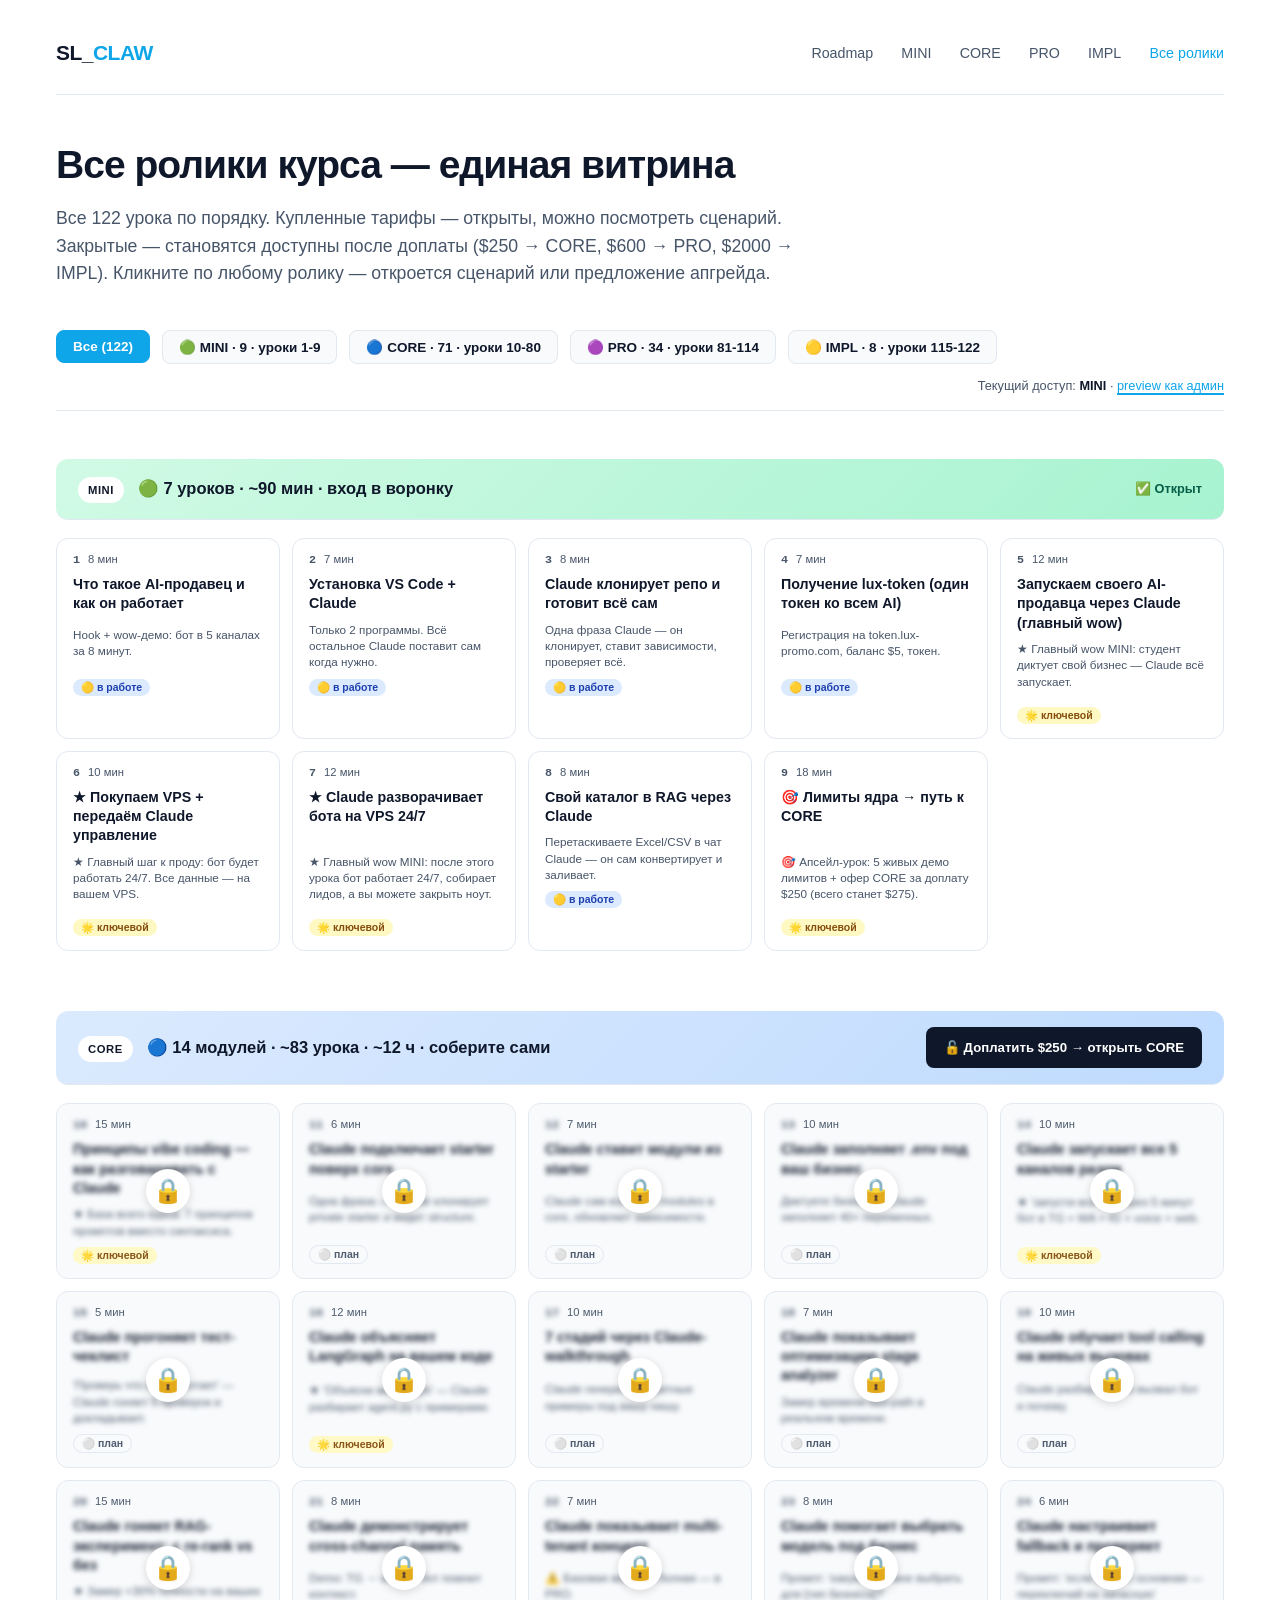
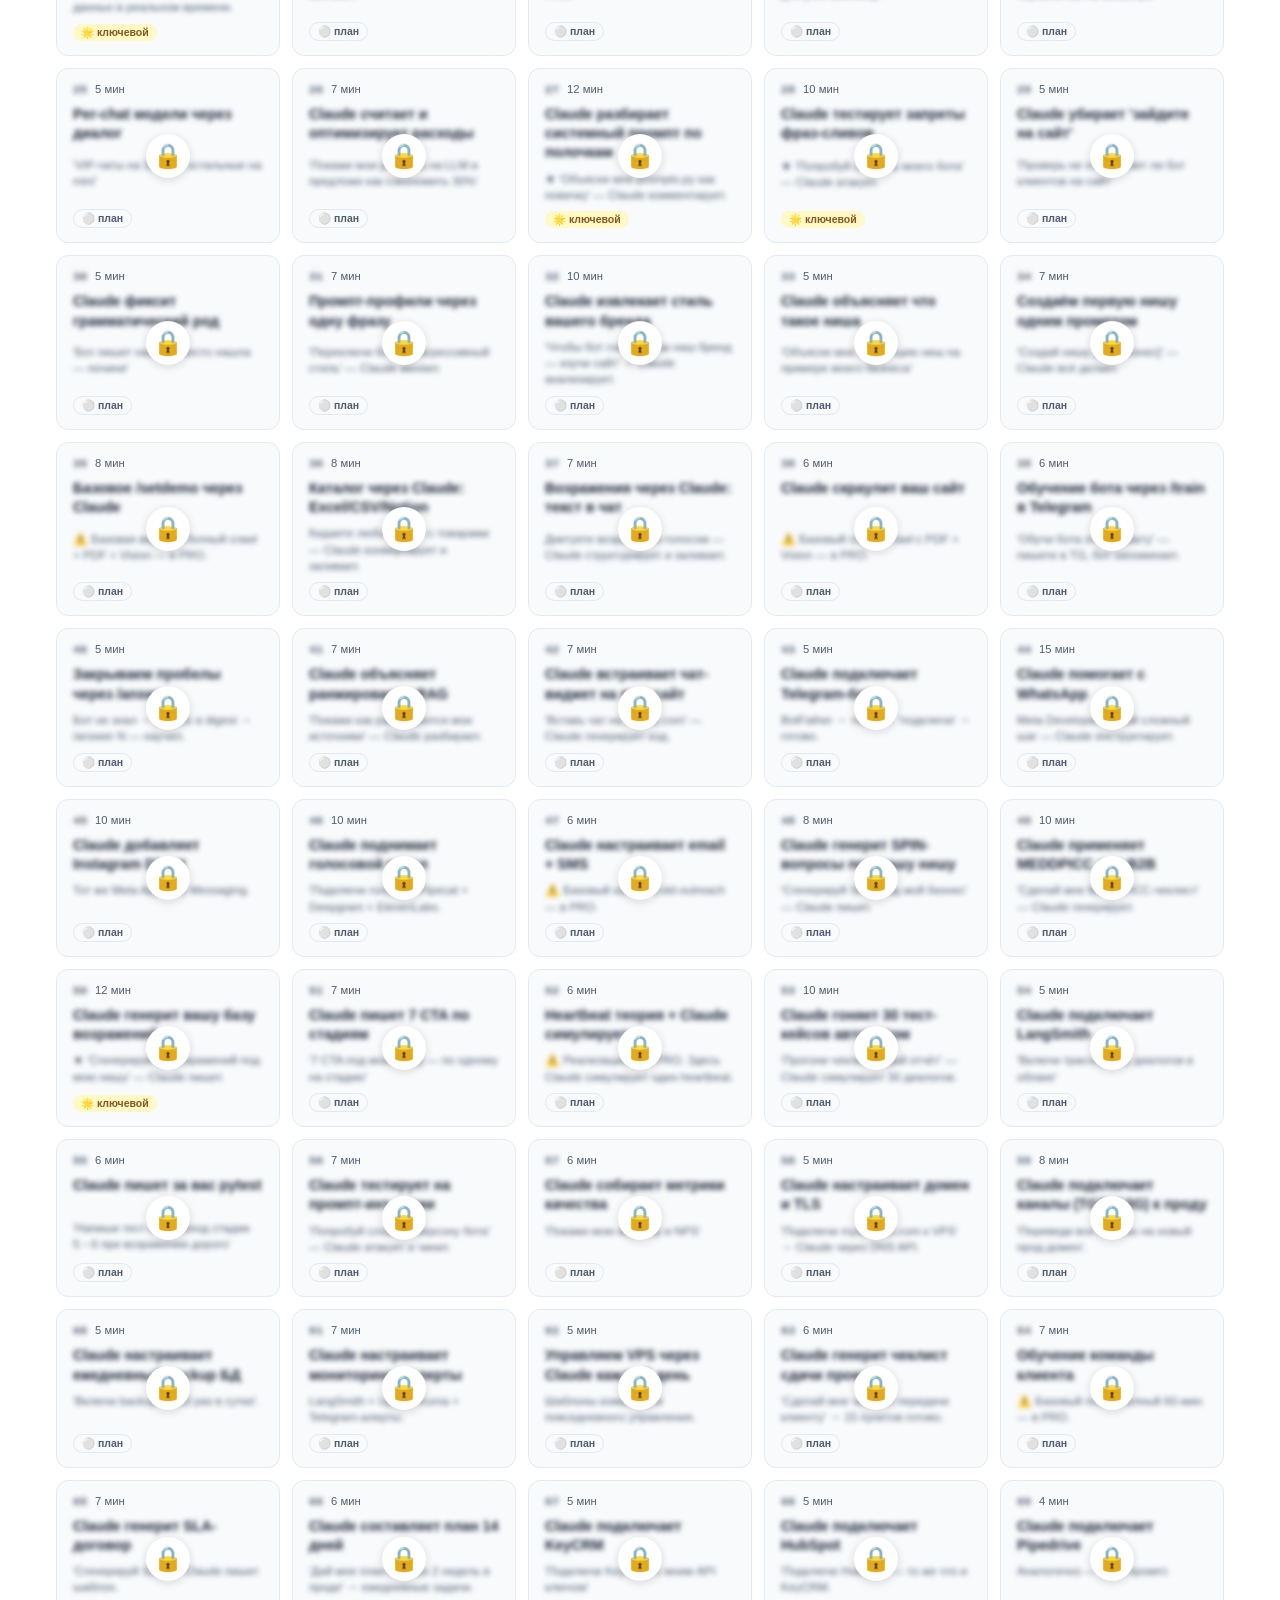
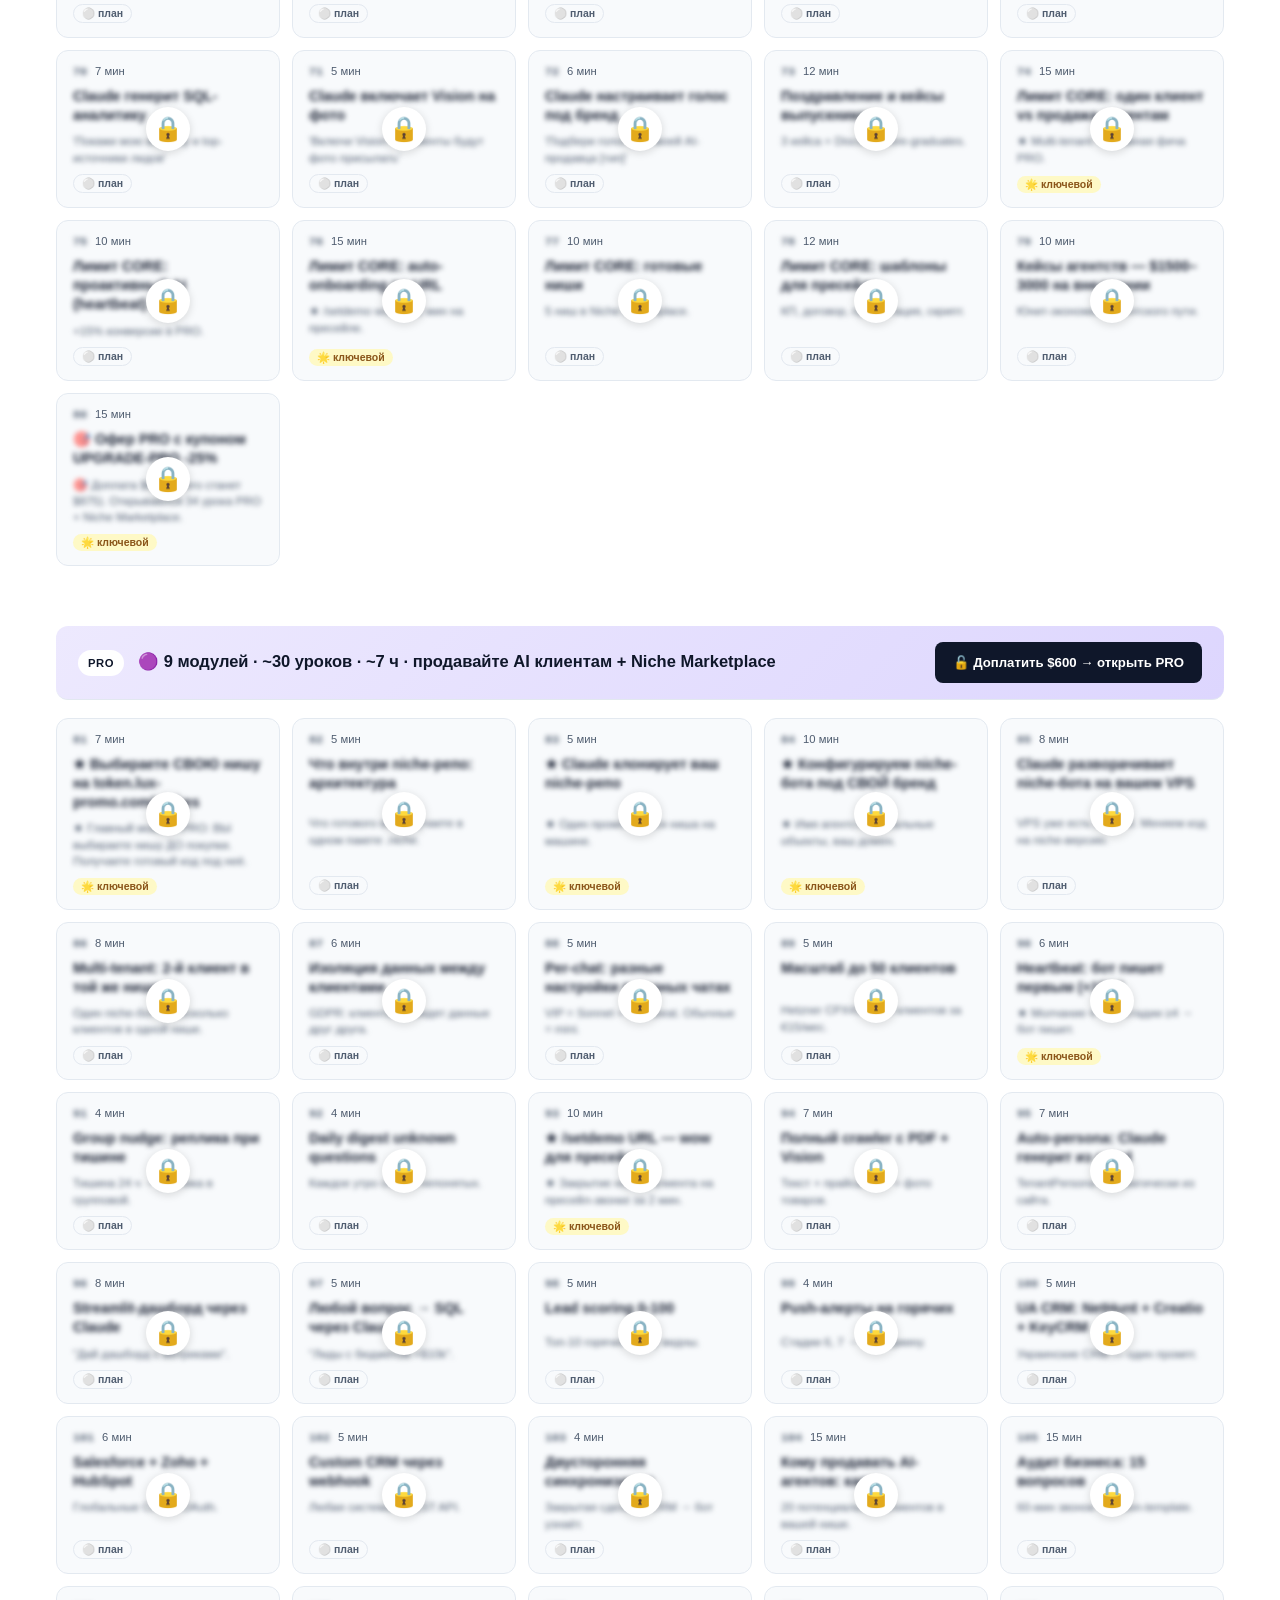
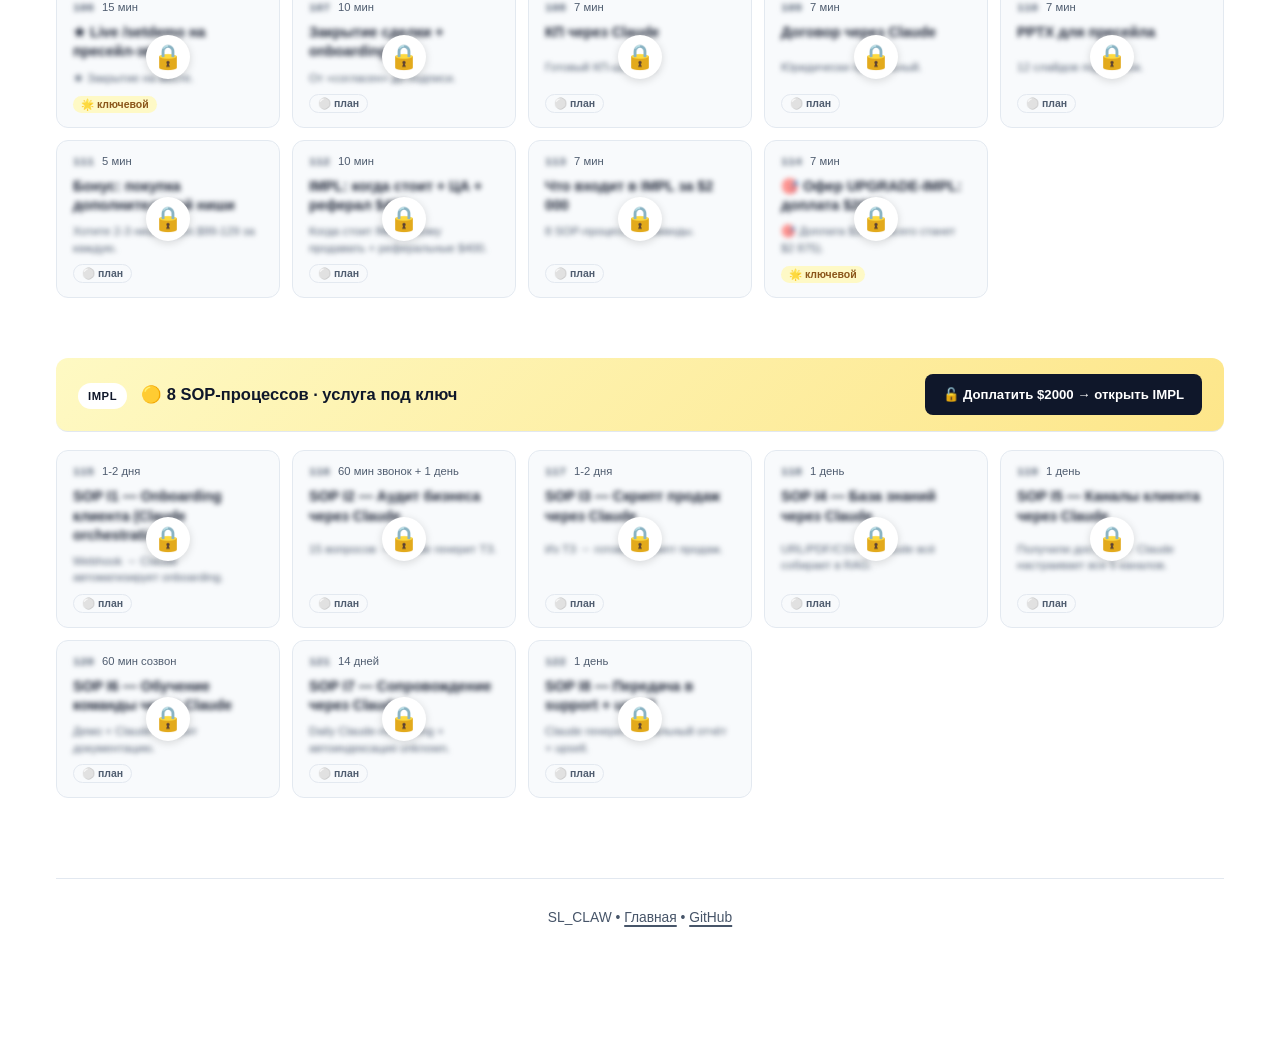
==== commit bb724606: "PRO Niche Marketplace переделан: студент ВЫБИРАЕТ нишу ДО оплаты на token.lux-promo.com/niches → пла" ====
--- a/lessons.html
+++ b/lessons.html
@@ -1652,632 +1652,631 @@
   {
     "id": "81",
     "tier": "PRO",
-    "title": "Claude разворачивает multi-tenant",
-    "duration": "10 мин",
-    "status": "planned",
-    "desc": "'Создай 5 ниш для разных клиентов' → готово.",
-    "goal": "Студент видит 5 разных ниш на одном сервере.",
-    "show": [
-      "промпт: 'у меня 5 клиентов: магазин стройматериалов, агентство недвижимости, клиника, школа английского, ресторан. Создай 5 ниш с осмысленной persona и привяжи к 5 разным TG-чатам'",
-      "Claude генерирует 5 TenantPersona и пишет в БД",
-      "Claude настраивает chat_niche_map",
-      "Claude перезапускает приложение",
-      "ПРОВЕРКА: пишем в каждый TG-чат → каждый бот отвечает своей persona"
-    ],
-    "say": "5 разных бизнесов на одном сервере. Это и есть multi-tenant.",
-    "do": "Описывает 5 клиентов одной фразой.",
-    "result": "5 ниш работают.",
-    "next": "урок №563 — Изоляция"
+    "title": "★ Выбираете СВОЮ нишу на token.lux-promo.com/niches",
+    "duration": "7 мин",
+    "status": "featured",
+    "desc": "★ Главный момент PRO: ВЫ выбираете нишу ДО покупки. Получаете готовый код под неё.",
+    "goal": "Студент выбирает 1 нишу из 10+ доступных и оплачивает $600 — открывается private репо именно под его бизнес.",
+    "show": [
+      "face cam: «PRO ≠ ещё больше теории. PRO = готовый код под вашу нишу»",
+      "открываем token.lux-promo.com/niches — каталог 10+ ниш",
+      "🏘 Real Estate · 80 объявлений + 30 объекций + Bitrix24",
+      "🚧 Construction · смета + Vision на проектах",
+      "🛒 E-commerce · WooCommerce/Shopify + abandoned cart",
+      "🛠 Services · booking + Calendly",
+      "📚 Education · warmup + drip",
+      "🏥 Clinics · запись на приём",
+      "🍽 Restaurants · резервации + меню",
+      "💼 SaaS · trial-to-paid",
+      "🤝 B2B Sales · MEDDPICC",
+      "💄 Beauty · Yclients",
+      "выбор → $600 → доступ к sl-claw/niche-{slug}",
+      "ДОП. ниши: $99-129 разово"
+    ],
+    "say": "PRO даёт готовый код под вашу нишу. Все объекции, скрипты, интеграции уже написаны.",
+    "do": "Изучает каталог. Выбирает. Платит $600.",
+    "result": "Доступ к sl-claw/niche-{slug}.",
+    "next": "следующий — что внутри niche-репо"
   },
   {
     "id": "82",
     "tier": "PRO",
-    "title": "Claude доказывает изоляцию данных",
-    "duration": "7 мин",
-    "status": "planned",
-    "desc": "'Покажи что ниши не видят данные друг друга'.",
-    "goal": "Студент уверен в GDPR-готовности.",
-    "show": [
-      "промпт: 'докажи что ниша A не видит память клиентов ниши B'",
-      "Claude симулирует: Иван в нише A пишет факт → сохранился",
-      "Иван в нише B → бот не знает кто он",
-      "Claude показывает SQL с tenant-префиксом"
-    ],
-    "say": "GDPR-friendly. Полная изоляция между нишами.",
-    "do": "Промпт. Видит доказательство.",
-    "result": "Уверен в изоляции.",
-    "next": "урок №564 — Per-chat"
+    "title": "Что внутри niche-репо: архитектура",
+    "duration": "5 мин",
+    "status": "planned",
+    "desc": "Что готового вы получаете в одном пакете .niche.",
+    "goal": "Студент понимает что в репо уже сделано за него.",
+    "show": [
+      "промпт: «покажи дерево моего niche-realestate и сравни с core»",
+      "Claude tree -L 2",
+      "добавлено: persona-realestate.py + objections-realestate.md (30) + spin-realestate.md + meddpicc.md + integrations/bitrix24.py",
+      "код LangGraph тот же, контент специфичный",
+      "разница в pgvector: 200+ предзагруженных фактов про недвижимость UA"
+    ],
+    "say": "Это специализация. Код тот же, контент специфичный.",
+    "do": "Изучает структуру.",
+    "result": "Понимает что специфично.",
+    "next": "следующий — Claude клонирует"
   },
   {
     "id": "83",
     "tier": "PRO",
-    "title": "Claude настраивает VIP-чаты",
-    "duration": "5 мин",
-    "status": "planned",
-    "desc": "'VIP получают Sonnet, агрессивный профиль и проактив'.",
-    "goal": "Студент сегментирует чаты одной фразой.",
-    "show": [
-      "промпт: 'у меня 3 VIP-чата (id X, Y, Z). Sonnet 4.6, профиль consultative, heartbeat ON. Остальные дефолт'",
-      "Claude настраивает chat_llm_map / chat_prompt_profile / chat_proactive",
-      "ПРОВЕРКА: пишет в VIP и обычный — видит разницу"
-    ],
-    "say": "Сегментация без знания SQL.",
-    "do": "Промпт.",
-    "result": "VIP получают премиум.",
-    "next": "урок №565 — Масштаб"
-  },
-  {
-    "id": "84",
-    "tier": "PRO",
-    "title": "Claude считает план роста",
-    "duration": "5 мин",
-    "status": "planned",
-    "desc": "'Я хочу 50 клиентов — какие ресурсы?'",
-    "goal": "Студент имеет план scale до 50 клиентов.",
-    "show": [
-      "промпт: 'я планирую 50 клиентов за 6 мес. Какой VPS, когда шардировать БД, сколько токенов AI?'",
-      "Claude: VPS Hetzner CPX41 (16GB) → 50 ниш, $30/мес",
-      "Claude: токены AI = 50 × 200 диалогов × $0.03 = $300/мес",
-      "итого $330/мес на 50 клиентов = маржа 99%"
-    ],
-    "say": "99% маржа на multi-tenant продаже AI как услуги.",
-    "do": "Промпт.",
-    "result": "План scale.",
-    "next": "урок №566 — Heartbeat"
-  },
-  {
-    "id": "85",
-    "tier": "PRO",
-    "title": "Claude включает Heartbeat",
+    "title": "★ Claude клонирует ваш niche-репо",
     "duration": "5 мин",
     "status": "featured",
-    "desc": "★ '+15% конверсии. Включи heartbeat'.",
-    "goal": "Heartbeat работает.",
-    "show": [
-      "промпт: 'включи heartbeat: молчание 4 ч на стадии ≥4 → бот пишет первым. Шаблон под мою нишу'",
-      "Claude настраивает HEARTBEAT_ENABLED + cooldown + шаблоны",
-      "ПРОВЕРКА: тестовый чат + 4ч ожидания → видим pinged-сообщение"
-    ],
-    "say": "Раньше менеджеры забывали клиентов. Сейчас бот напоминает первым.",
-    "do": "Промпт.",
-    "result": "Heartbeat работает.",
-    "next": "урок №567 — Group nudge"
-  },
-  {
-    "id": "86",
-    "tier": "PRO",
-    "title": "Claude настраивает group nudge",
-    "duration": "4 мин",
-    "status": "planned",
-    "desc": "Реплика при тишине в групповых чатах.",
-    "goal": "Group nudge активен.",
-    "show": [
-      "промпт: 'у меня 3 групповых чата [id]. Включи group_nudge — реплика при тишине 24ч'",
-      "Claude настраивает GROUP_NUDGE_ENABLED + chat list"
-    ],
-    "say": "Особенно полезно с холодными лидами из FB Ads.",
-    "do": "Промпт.",
-    "result": "Group nudge работает.",
-    "next": "урок №568 — Digest"
-  },
-  {
-    "id": "87",
-    "tier": "PRO",
-    "title": "Claude шлёт daily digest",
-    "duration": "4 мин",
-    "status": "planned",
-    "desc": "'Каждое утро список unknown-вопросов'.",
-    "goal": "Студент получает daily digest в TG.",
-    "show": [
-      "промпт: 'каждое утро 9:00 шли в TG топ-10 unknown questions за вчера'",
-      "Claude настраивает digest cron"
-    ],
-    "say": "5 минут в день — закрываете пробелы бота.",
-    "do": "Промпт.",
-    "result": "Digest приходит.",
-    "next": "урок №569 — /setdemo"
-  },
-  {
-    "id": "88",
-    "tier": "PRO",
-    "title": "/setdemo URL — главный wow",
+    "desc": "★ Один промпт — вся ниша на машине.",
+    "goal": "Студент получает на машине готовый код под свою нишу.",
+    "show": [
+      "промпт: «клонируй sl-claw/niche-realestate»",
+      "Claude через GitHub CLI",
+      "walk through файлов",
+      "ПРОВЕРКА: запуск локально + вопрос про 2-комнатную в Киеве → бот в стиле риэлтора"
+    ],
+    "say": "Это специализированный продавец под недвижимость.",
+    "do": "Один промпт.",
+    "result": "Niche-бот на машине.",
+    "next": "следующий — конфигурация под бренд"
+  },
+  {
+    "id": "84",
+    "tier": "PRO",
+    "title": "★ Конфигурируем niche-бота под СВОЙ бренд",
     "duration": "10 мин",
     "status": "featured",
-    "desc": "★ '/setdemo https://...' за 2 мин на пресейле.",
-    "goal": "Студент закрывает клиента wow-демо.",
-    "show": [
-      "во время пресейл-звонка: /setdemo https://realbusiness.com",
+    "desc": "★ Имя агентства, реальные объекты, ваш домен.",
+    "goal": "Бот говорит от имени бренда студента, использует РЕАЛЬНЫЕ данные.",
+    "show": [
+      "промпт: «у меня агентство Лофт-Київ. Замени demo на мой бренд. Имя продавца — Олена. Удали demo-объекты»",
+      "Claude правит persona.py + .env",
+      "студент drag-and-drops Excel с 200 реальными квартирами",
+      "Claude парсит → загружает в pgvector",
+      "Claude настраивает Bitrix24 интеграцию: API-токен → лиды в его CRM",
+      "ПРОВЕРКА: бот «Олена из Лофт-Київ» с реальными квартирами"
+    ],
+    "say": "Готовый код + ваш бренд + ваши объекты = ВАШ AI-продавец.",
+    "do": "Excel + Bitrix24 ключ.",
+    "result": "Бот под бренд + реальные объекты.",
+    "next": "следующий — деплой на VPS"
+  },
+  {
+    "id": "85",
+    "tier": "PRO",
+    "title": "Claude разворачивает niche-бота на вашем VPS",
+    "duration": "8 мин",
+    "status": "planned",
+    "desc": "VPS уже есть из MINI. Меняем код на niche-версию.",
+    "goal": "Niche-бот в проде 24/7 заменяет старый core-бот.",
+    "show": [
+      "VPS уже есть из MINI 6-7",
+      "промпт: «на VPS X.X.X.X сейчас core. Замени на niche-realestate. Сохрани БД»",
+      "Claude по SSH: бэкап БД → niche-репо → восстановление БД",
+      "каналы автоматически переподключаются",
+      "ПРОВЕРКА: пишем в TG → niche-бот в проде"
+    ],
+    "say": "VPS остаётся ваш, домен ваш, БД ваша. Меняется только код.",
+    "do": "Один промпт.",
+    "result": "Niche-бот в проде.",
+    "next": "следующий — multi-tenant"
+  },
+  {
+    "id": "86",
+    "tier": "PRO",
+    "title": "Multi-tenant: 2-й клиент в той же нише",
+    "duration": "8 мин",
+    "status": "planned",
+    "desc": "Один niche-бот → несколько клиентов в одной нише.",
+    "goal": "Агентство добавляет 2-го клиента.",
+    "show": [
+      "промпт: «бот на Лофт-Київ. Добавь EliteHome в той же нише»",
+      "Claude настраивает 2-ю TenantPersona",
+      "ПРОВЕРКА: 2 разных Telegram-bot → разные persona",
+      "оба клиента изолированы"
+    ],
+    "say": "Это агентский путь. Один сервер = много клиентов в одной нише.",
+    "do": "Промпт.",
+    "result": "2 клиента.",
+    "next": "следующий — изоляция"
+  },
+  {
+    "id": "87",
+    "tier": "PRO",
+    "title": "Изоляция данных между клиентами",
+    "duration": "6 мин",
+    "status": "planned",
+    "desc": "GDPR: клиенты не видят данные друг друга.",
+    "goal": "Уверенность в изоляции.",
+    "show": [
+      "промпт: «докажи что Лофт-Київ не видит память EliteHome»",
+      "Claude симулирует cross-tenant запрос → пусто",
+      "SQL с tenant-префиксом и pgvector filter"
+    ],
+    "say": "Каждый клиент = отдельная БД-вселенная.",
+    "do": "Промпт.",
+    "result": "Доказательство.",
+    "next": "следующий — per-chat"
+  },
+  {
+    "id": "88",
+    "tier": "PRO",
+    "title": "Per-chat: разные настройки в разных чатах",
+    "duration": "5 мин",
+    "status": "planned",
+    "desc": "VIP = Sonnet + heartbeat. Обычные = mini.",
+    "goal": "Сегментация одной фразой.",
+    "show": [
+      "промпт: «у Лофт-Київ 3 VIP-чата. Sonnet 4.6 + heartbeat»",
+      "Claude настраивает chat_llm_map / chat_proactive_map"
+    ],
+    "say": "Сегментация без знания SQL.",
+    "do": "Промпт.",
+    "result": "VIP получают премиум.",
+    "next": "следующий — масштаб"
+  },
+  {
+    "id": "89",
+    "tier": "PRO",
+    "title": "Масштаб до 50 клиентов",
+    "duration": "5 мин",
+    "status": "planned",
+    "desc": "Hetzner CPX41 → 50 клиентов за €15/мес.",
+    "goal": "План роста.",
+    "show": [
+      "промпт: «50 клиентов в этой нише за 6 мес. Какой VPS?»",
+      "Claude: VPS €15 + токены $300",
+      "Маржа: 99%"
+    ],
+    "say": "50 клиентов × $200/мес = $10k recurring. Затраты $315.",
+    "do": "Считает scale.",
+    "result": "План роста.",
+    "next": "следующий — Heartbeat"
+  },
+  {
+    "id": "90",
+    "tier": "PRO",
+    "title": "Heartbeat: бот пишет первым (+15%)",
+    "duration": "6 мин",
+    "status": "featured",
+    "desc": "★ Молчание 4 ч на стадии ≥4 → бот пишет.",
+    "goal": "Heartbeat работает.",
+    "show": [
+      "промпт: «включи heartbeat: молчание 4 ч на стадии ≥4 → бот пишет»",
+      "Claude настраивает HEARTBEAT_ENABLED + cooldown",
+      "ПРОВЕРКА: 4 часа → видим pinged-сообщение"
+    ],
+    "say": "Раньше менеджеры забывали клиентов. Сейчас бот напоминает.",
+    "do": "Промпт.",
+    "result": "Heartbeat работает.",
+    "next": "следующий — group nudge"
+  },
+  {
+    "id": "91",
+    "tier": "PRO",
+    "title": "Group nudge: реплика при тишине",
+    "duration": "4 мин",
+    "status": "planned",
+    "desc": "Тишина 24 ч → реплика в групповой.",
+    "goal": "Group nudge активен.",
+    "show": [
+      "промпт: «3 групповых чата с холодными лидами. Тишина 24 ч → реплика»",
+      "Claude настраивает GROUP_NUDGE_ENABLED"
+    ],
+    "say": "Особенно полезно с холодными лидами.",
+    "do": "Промпт.",
+    "result": "Group nudge.",
+    "next": "следующий — daily digest"
+  },
+  {
+    "id": "92",
+    "tier": "PRO",
+    "title": "Daily digest unknown questions",
+    "duration": "4 мин",
+    "status": "planned",
+    "desc": "Каждое утро список непонятых.",
+    "goal": "5 мин/день — закрытие пробелов.",
+    "show": [
+      "промпт: «каждое утро 9:00 — топ-10 unknown в Telegram»",
+      "Claude настраивает digest cron"
+    ],
+    "say": "5 минут в день — continuous learning.",
+    "do": "Промпт.",
+    "result": "Digest приходит.",
+    "next": "следующий — /setdemo"
+  },
+  {
+    "id": "93",
+    "tier": "PRO",
+    "title": "★ /setdemo URL — wow для пресейла",
+    "duration": "10 мин",
+    "status": "featured",
+    "desc": "★ Закрытие нового клиента на пресейл-звонке за 2 мин.",
+    "goal": "Студент закрывает на пресейл-звонке.",
+    "show": [
+      "во время звонка: /setdemo https://realbusiness.com",
       "Claude crawl + PDF + Vision → 2 мин ниша готова",
-      "в TG: /switch realbusiness",
       "клиент видит как бот говорит в стиле его сайта",
       "💰 закрытие на месте"
     ],
-    "say": "Это главный конверсионный инструмент. Видео реального звонка с закрытием на $2500.",
-    "do": "Промпт во время живого звонка.",
+    "say": "Главный конверсионный инструмент. Видео реального звонка с закрытием на $2500.",
+    "do": "Промпт во время звонка.",
     "result": "Закрытый клиент.",
-    "next": "урок №570 — Crawler"
-  },
-  {
-    "id": "89",
-    "tier": "PRO",
-    "title": "Claude делает полный crawl",
+    "next": "следующий — полный crawler"
+  },
+  {
+    "id": "94",
+    "tier": "PRO",
+    "title": "Полный crawler с PDF + Vision",
     "duration": "7 мин",
     "status": "planned",
-    "desc": "Текст + PDF + фото через Vision.",
-    "goal": "Полный crawl сайта со всеми деталями.",
-    "show": [
-      "промпт: 'сделай полный crawl mysite.com: текст, прайсы PDF, фото товаров через Vision'",
+    "desc": "Текст + прайсы PDF + фото товаров.",
+    "goal": "Полный crawl со всеми деталями.",
+    "show": [
+      "промпт: «полный crawl mysite.com: текст, PDF-прайсы, фото через Vision»",
       "Claude trafilatura + pypdf + Claude Vision",
       "отчёт: 50 страниц, 8 PDF, 200 фото"
     ],
-    "say": "90% сайтов покрывает полностью. PDF и Vision — главное отличие от CORE.",
+    "say": "90% сайтов покрывает полностью.",
     "do": "Промпт.",
     "result": "Полный crawl.",
-    "next": "урок №571 — Persona auto"
-  },
-  {
-    "id": "90",
-    "tier": "PRO",
-    "title": "Claude генерит persona автоматически",
+    "next": "следующий — auto-persona"
+  },
+  {
+    "id": "95",
+    "tier": "PRO",
+    "title": "Auto-persona: Claude генерит из crawl",
     "duration": "7 мин",
     "status": "planned",
-    "desc": "Из crawl-данных → готовая TenantPersona.",
+    "desc": "TenantPersona автоматически из сайта.",
     "goal": "Auto-persona за 2 мин.",
     "show": [
-      "промпт: 'на основе crawl сгенерируй TenantPersona: имя, business, values, conversation_purpose, tone_notes'",
+      "промпт: «на основе crawl сгенерируй TenantPersona»",
       "Claude через Sonnet генерит",
-      "записывает в БД",
       "студент корректирует 1-2 поля"
     ],
     "say": "Магия PRO. Пресейл-конверсия растёт в 3-4 раза.",
-    "do": "Промпт + правки.",
+    "do": "Промпт.",
     "result": "Auto-persona.",
-    "next": "урок №572 — Дашборд"
-  },
-  {
-    "id": "91",
-    "tier": "PRO",
-    "title": "Claude разворачивает дашборд",
-    "duration": "10 мин",
-    "status": "planned",
-    "desc": "'Дай мне дашборд с метриками'.",
-    "goal": "Студент получает Streamlit-дашборд в проде.",
-    "show": [
-      "промпт: 'разверни Streamlit-дашборд: conversion 1→7, время ответа, NPS, top-ниши, top-каналы. Деплой на Coolify рядом с ботом'",
-      "Claude генерирует analytics/dashboard.py",
-      "Claude деплоит как Coolify-resource на dashboard.mysite.com",
-      "ПРОВЕРКА: открываем — живые метрики"
-    ],
-    "say": "Раньше Power BI. Сейчас — Claude + Streamlit за 10 мин.",
+    "next": "следующий — дашборд"
+  },
+  {
+    "id": "96",
+    "tier": "PRO",
+    "title": "Streamlit-дашборд через Claude",
+    "duration": "8 мин",
+    "status": "planned",
+    "desc": "\"Дай дашборд с метриками\".",
+    "goal": "Дашборд в проде.",
+    "show": [
+      "промпт: «разверни дашборд: conversion 1→7, время ответа, NPS, top-клиенты, top-каналы»",
+      "Claude генерирует analytics/dashboard.py + деплой",
+      "ПРОВЕРКА: dashboard.mybot.com — живые метрики"
+    ],
+    "say": "Раньше Power BI. Сейчас Claude + Streamlit за 8 мин.",
     "do": "Промпт.",
     "result": "Дашборд в проде.",
-    "next": "урок №573 — SQL"
-  },
-  {
-    "id": "92",
-    "tier": "PRO",
-    "title": "Claude отвечает на любой бизнес-вопрос",
+    "next": "следующий — SQL"
+  },
+  {
+    "id": "97",
+    "tier": "PRO",
+    "title": "Любой вопрос → SQL через Claude",
+    "duration": "5 мин",
+    "status": "planned",
+    "desc": "\"Лиды с бюджетом >$10k\".",
+    "goal": "Любой вопрос на родном языке.",
+    "show": [
+      "промпт: «топ-5 источников лидов с конверсией >25%»",
+      "Claude SQL → таблица",
+      "промпт: «клиенты молчат >7 дней на стадии 6»",
+      "список + предложение heartbeat"
+    ],
+    "say": "SQL — барьер. Claude его убирает.",
+    "do": "Промпты.",
+    "result": "Видит данные.",
+    "next": "следующий — lead scoring"
+  },
+  {
+    "id": "98",
+    "tier": "PRO",
+    "title": "Lead scoring 0-100",
+    "duration": "5 мин",
+    "status": "planned",
+    "desc": "Топ-10 горячих сразу видны.",
+    "goal": "Лиды отсортированы.",
+    "show": [
+      "промпт: «scoring 0-100 по: стадия, телефон, скорость, бюджет»",
+      "Claude активирует lead_scoring"
+    ],
+    "say": "Менеджеру вместо 200 — топ-10.",
+    "do": "Промпт.",
+    "result": "Scoring.",
+    "next": "следующий — алерты"
+  },
+  {
+    "id": "99",
+    "tier": "PRO",
+    "title": "Push-алерты на горячих",
+    "duration": "4 мин",
+    "status": "planned",
+    "desc": "Стадии 6, 7 → DM админу.",
+    "goal": "Push на горячих.",
+    "show": [
+      "промпт: «стадии 6, 7 → TG DM с контекстом лида»",
+      "Claude _sync_funnel hook"
+    ],
+    "say": "Чем быстрее реагируешь — выше конверсия.",
+    "do": "Промпт.",
+    "result": "Push приходит.",
+    "next": "следующий — UA CRM"
+  },
+  {
+    "id": "100",
+    "tier": "PRO",
+    "title": "UA CRM: NetHunt + Creatio + KeyCRM",
+    "duration": "5 мин",
+    "status": "planned",
+    "desc": "Украинские CRM — один промпт.",
+    "goal": "3 UA CRM работают.",
+    "show": [
+      "промпт: «подключи NetHunt + Creatio + KeyCRM, mapping под UA B2B»",
+      "Claude настраивает 3"
+    ],
+    "say": "Любая UA-CRM — один промпт.",
+    "do": "Промпт.",
+    "result": "3 UA CRM.",
+    "next": "следующий — глобальные"
+  },
+  {
+    "id": "101",
+    "tier": "PRO",
+    "title": "Salesforce + Zoho + HubSpot",
     "duration": "6 мин",
     "status": "planned",
-    "desc": "'Покажи лидов с бюджетом >$10k' → SQL.",
-    "goal": "Любой вопрос на родном языке = ответ из БД.",
-    "show": [
-      "промпт 1: 'топ-5 источников лидов с конверсией >25%'",
-      "Claude SQL → таблица",
-      "промпт 2: 'клиенты молчат >7 дней на стадии 6'",
-      "Claude SQL → список + предложение настроить heartbeat"
-    ],
-    "say": "SQL — это барьер. Claude его убирает.",
-    "do": "Промпты.",
-    "result": "Видит свои данные.",
-    "next": "урок №574 — Scoring"
-  },
-  {
-    "id": "93",
-    "tier": "PRO",
-    "title": "Claude настраивает lead scoring",
+    "desc": "Глобальные CRM с OAuth.",
+    "goal": "Глобальные CRM работают.",
+    "show": [
+      "промпт: «Salesforce через OAuth, Zoho и HubSpot с API tokens»",
+      "Claude OAuth flow + mapping"
+    ],
+    "say": "OAuth — единственный ручной шаг.",
+    "do": "Промпт + OAuth.",
+    "result": "Глобальные CRM.",
+    "next": "следующий — custom"
+  },
+  {
+    "id": "102",
+    "tier": "PRO",
+    "title": "Custom CRM через webhook",
     "duration": "5 мин",
     "status": "planned",
-    "desc": "'Считай каждому лиду score 0-100'.",
-    "goal": "Менеджер видит топ-10 горячих.",
-    "show": [
-      "промпт: 'настрой lead scoring 0-100. База: текущая стадия (главное), есть телефон/email, скорость ответа, упоминание бюджета'",
-      "Claude активирует lead_scoring модуль",
-      "ПРОВЕРКА: горячие 80+, холодные 20-30"
-    ],
-    "say": "Менеджеру вместо 200 лидов в очереди — топ-10 с подсветкой.",
-    "do": "Промпт.",
-    "result": "Scoring работает.",
-    "next": "урок №575 — Алерты"
-  },
-  {
-    "id": "94",
-    "tier": "PRO",
-    "title": "Claude настраивает алерты",
+    "desc": "Любая система с REST API.",
+    "goal": "Самописная CRM работает.",
+    "show": [
+      "промпт: «CRM с endpoint POST. Generic webhook + HMAC + retry»",
+      "Claude webhook-конфиг",
+      "симуляция падения → видим retry"
+    ],
+    "say": "Любая система с REST API.",
+    "do": "Промпт.",
+    "result": "Custom CRM.",
+    "next": "следующий — 2-way sync"
+  },
+  {
+    "id": "103",
+    "tier": "PRO",
+    "title": "Двусторонняя синхронизация",
     "duration": "4 мин",
     "status": "planned",
-    "desc": "'Push когда клиент дошёл до стадии 6'.",
-    "goal": "Студент получает push на горячих.",
-    "show": [
-      "промпт: 'на стадиях 6, 7 — TG DM мне с контекстом лида'",
-      "Claude настраивает _sync_funnel hook",
-      "ПРОВЕРКА: тест → push"
-    ],
-    "say": "Чем быстрее реагируешь на горячего — тем выше конверсия.",
-    "do": "Промпт.",
-    "result": "Push приходит.",
-    "next": "урок №576 — UA CRM"
-  },
-  {
-    "id": "95",
-    "tier": "PRO",
-    "title": "Claude подключает NetHunt/Creatio",
-    "duration": "5 мин",
-    "status": "planned",
-    "desc": "Украинские CRM — один промпт.",
-    "goal": "NetHunt + Creatio работают.",
-    "show": [
-      "промпт: 'подключи NetHunt с API ключом X и Creatio с токеном Y. Mapping под UA B2B'",
-      "Claude настраивает обе",
-      "ПРОВЕРКА: лид в обеих CRM"
-    ],
-    "say": "Любая UA-CRM — один промпт.",
-    "do": "Промпт.",
-    "result": "2 CRM работают.",
-    "next": "урок №577 — SF/Zoho"
-  },
-  {
-    "id": "96",
-    "tier": "PRO",
-    "title": "Claude подключает Salesforce/Zoho",
-    "duration": "6 мин",
-    "status": "planned",
-    "desc": "Enterprise CRM с OAuth.",
-    "goal": "Salesforce + Zoho работают.",
-    "show": [
-      "промпт: 'подключи Salesforce через OAuth и Zoho CRM с API token'",
-      "Claude инструктирует OAuth flow",
-      "студент авторизуется в браузере",
-      "Claude вписывает credentials и mapping",
-      "ПРОВЕРКА"
-    ],
-    "say": "OAuth — единственный ручной шаг. Остальное Claude.",
-    "do": "Промпт + OAuth.",
-    "result": "SF + Zoho работают.",
-    "next": "урок №578 — Custom"
-  },
-  {
-    "id": "97",
-    "tier": "PRO",
-    "title": "Claude подключает custom CRM",
-    "duration": "5 мин",
-    "status": "planned",
-    "desc": "'У меня самописная CRM' → webhook готов.",
-    "goal": "Любая CRM через generic webhook.",
-    "show": [
-      "промпт: 'у меня CRM с endpoint POST https://crm.mybiz.com/leads. Настрой webhook с HMAC и retry'",
-      "Claude генерирует webhook-конфиг",
-      "ПРОВЕРКА с симуляцией падения"
-    ],
-    "say": "Любая система с REST API — этим способом.",
-    "do": "Промпт.",
-    "result": "Custom CRM работает.",
-    "next": "урок №579 — 2-way sync"
-  },
-  {
-    "id": "98",
-    "tier": "PRO",
-    "title": "Claude настраивает двустороннюю синхронизацию",
-    "duration": "4 мин",
-    "status": "planned",
-    "desc": "'Закрытая сделка в CRM → бот узнаёт'.",
-    "goal": "Двусторонняя синхронизация.",
-    "show": [
-      "промпт: 'если сделка в HubSpot Closed Won — Lead.tags=won, бот не пингует'",
-      "Claude настраивает polling 15 мин",
-      "ПРОВЕРКА"
-    ],
-    "say": "CRM — главный источник правды для статуса сделки.",
+    "desc": "Закрытая сделка в CRM → бот узнаёт.",
+    "goal": "2-way sync.",
+    "show": [
+      "промпт: «HubSpot Closed Won → Lead.tags=won, бот не пингует»",
+      "Claude polling 15 мин"
+    ],
+    "say": "CRM — главный источник правды.",
     "do": "Промпт.",
     "result": "2-way sync.",
-    "next": "урок №560 — Real Estate"
-  },
-  {
-    "id": "99",
-    "tier": "PRO",
-    "title": "🆕 niche-realestate (Niche Marketplace)",
+    "next": "следующий — где брать клиентов"
+  },
+  {
+    "id": "104",
+    "tier": "PRO",
+    "title": "Кому продавать AI-агентов: карта",
+    "duration": "15 мин",
+    "status": "planned",
+    "desc": "20 потенциальных клиентов в вашей нише.",
+    "goal": "20 имён + 5 cold-сообщений.",
+    "show": [
+      "промпт: «я в нише real estate. Где искать клиентов»",
+      "Claude: LinkedIn (агентства >5 риэлторов), OLX, FB-группы",
+      "ценообразование: $1500/$3000/$5000",
+      "задание: 20 имён + 5 cold-сообщений"
+    ],
+    "say": "Системный outbound.",
+    "do": "20 + 5.",
+    "result": "Список лидов.",
+    "next": "следующий — аудит"
+  },
+  {
+    "id": "105",
+    "tier": "PRO",
+    "title": "Аудит бизнеса: 15 вопросов",
+    "duration": "15 мин",
+    "status": "planned",
+    "desc": "60-мин звонок + Notion-template.",
+    "goal": "Готов к аудит-звонку.",
+    "show": [
+      "15 вопросов по 5 блокам",
+      "Notion-template",
+      "скрипт по тайм-кодам",
+      "mock"
+    ],
+    "say": "60 минут — чёткий формат.",
+    "do": "Notion + mock.",
+    "result": "Готов.",
+    "next": "следующий — live demo"
+  },
+  {
+    "id": "106",
+    "tier": "PRO",
+    "title": "★ Live /setdemo на пресейл-звонке",
     "duration": "15 мин",
     "status": "featured",
-    "desc": "★ Первая ниша через /install.",
-    "goal": "Студент устанавливает готовую нишу для недвижимости и тестирует.",
-    "show": [
-      "открываем витрину token.lux-promo.com/cabinet/niches",
-      "/install niche-realestate → 1 мин установлено",
-      "что внутри: 80 объектов demo, 30 объекций про налоги/эскроу/ипотеку",
-      "интеграция Bitrix24",
-      "тестовый диалог 'ищу 2-комнатную в Киеве до 80к'"
-    ],
-    "say": "Один клик — и у вас работающая ниша для агентства недвижимости.",
-    "do": "Устанавливает + тестирует.",
-    "result": "Real estate ниша работает.",
-    "next": "урок №561 — Construction"
-  },
-  {
-    "id": "100",
-    "tier": "PRO",
-    "title": "niche-construction",
-    "duration": "20 мин",
-    "status": "planned",
-    "desc": "Стройка + Vision на проектах + смета.",
-    "goal": "Construction ниша.",
-    "show": [
-      "/install niche-construction",
-      "расчёт сметы в чате",
-      "Vision на PDF-проектах",
-      "1С-Бухгалтерия (опц.)",
-      "50+ объекций про сроки/гарантии"
-    ],
-    "say": "Стройка — особая ниша: PDF-проекты, расчёт сметы, длинные циклы.",
-    "do": "Устанавливает.",
-    "result": "Construction готов.",
-    "next": "урок №562 — E-commerce"
-  },
-  {
-    "id": "101",
-    "tier": "PRO",
-    "title": "niche-ecommerce",
-    "duration": "20 мин",
-    "status": "planned",
-    "desc": "WooCommerce/Shopify + recovery.",
-    "goal": "E-commerce ниша.",
-    "show": [
-      "/install niche-ecommerce",
-      "WooCommerce/Shopify webhook (товары пуллятся)",
-      "abandoned cart recovery",
-      "recommendation engine"
-    ],
-    "say": "E-commerce — самая массовая ниша. Бот тянет товары из магазина автоматом.",
-    "do": "Устанавливает.",
-    "result": "E-com готов.",
-    "next": "урок №563 — Services"
-  },
-  {
-    "id": "102",
-    "tier": "PRO",
-    "title": "niche-services",
-    "duration": "15 мин",
-    "status": "planned",
-    "desc": "Booking + Calendly.",
-    "goal": "Services ниша.",
-    "show": [
-      "/install niche-services",
-      "booking-логика",
-      "расчёт стоимости проекта по параметрам",
-      "Calendly интеграция"
-    ],
-    "say": "Услуги — записать на встречу. Календарь и таймзоны решены.",
-    "do": "Устанавливает.",
-    "result": "Services готов.",
-    "next": "урок №564 — Education"
-  },
-  {
-    "id": "103",
-    "tier": "PRO",
-    "title": "niche-edu",
-    "duration": "15 мин",
-    "status": "planned",
-    "desc": "Warmup для холодных лидов.",
-    "goal": "Education ниша.",
-    "show": [
-      "/install niche-edu",
-      "warmup-последовательность",
-      "drip-campaign на 7 писем",
-      "GetCourse/Tilda integration"
-    ],
-    "say": "Образование — длинный sales cycle. Warmup греет лида до покупки.",
-    "do": "Устанавливает.",
-    "result": "Edu готов.",
-    "next": "урок №565 — Кому продавать"
-  },
-  {
-    "id": "104",
-    "tier": "PRO",
-    "title": "Кому продавать: карта ниш",
-    "duration": "20 мин",
-    "status": "planned",
-    "desc": "20 имён + 5 cold-сообщений.",
-    "goal": "Студент идентифицирует 20 потенциальных клиентов.",
-    "show": [
-      "карта ниш где AI-продавец окупается за 1 мес",
-      "критерии хорошего клиента",
-      "ценообразование $1500/$3000/$5000+",
-      "где искать: LinkedIn, OLX, FB-группы",
-      "задание: 20 имён + 5 cold-сообщений"
-    ],
-    "say": "Никаких 'просто звонить'. Системно: 20 имён, 5 сообщений на этой неделе.",
-    "do": "Выписывает 20, пишет 5.",
-    "result": "Список лидов готов.",
-    "next": "урок №566 — Аудит"
-  },
-  {
-    "id": "105",
-    "tier": "PRO",
-    "title": "Аудит бизнеса: 15 вопросов",
-    "duration": "20 мин",
-    "status": "planned",
-    "desc": "Notion-форма + скрипт звонка.",
-    "goal": "Студент готов провести 60-мин аудит-звонок.",
-    "show": [
-      "15 вопросов по 5 блокам",
-      "готовая Notion-template",
-      "скрипт ведения звонка с тайм-кодами",
-      "что делать если уходит в сторону"
-    ],
-    "say": "60 минут — четкий формат. 15 вопросов — основа всего.",
-    "do": "Копирует Notion, проводит mock со знакомым.",
-    "result": "Готов к аудиту.",
-    "next": "урок №567 — Live demo"
-  },
-  {
-    "id": "106",
-    "tier": "PRO",
-    "title": "Демо за 1 час: live /setdemo",
-    "duration": "20 мин",
-    "status": "featured",
-    "desc": "★ Реальная запись звонка с закрытием.",
-    "goal": "Студент проводит wow-демо /setdemo и закрывает на месте.",
-    "show": [
-      "структура звонка: intro / аудит / live demo / closing",
-      "live demo реального звонка",
-      "'но это же не персонализировано' — как отвечать",
-      "closing: цена, договор, предоплата"
-    ],
-    "say": "Запись реального звонка с закрытием на $2500. Смотрите как делается.",
-    "do": "Проводит демо знакомому бизнесу.",
+    "desc": "★ Закрытие на месте.",
+    "goal": "Закрытие на пресейле.",
+    "show": [
+      "структура: intro / аудит / live /setdemo / closing",
+      "реальная запись с закрытием на $2500",
+      "возражения «не персонализировано»",
+      "closing: цена, договор, 50% предоплата"
+    ],
+    "say": "Главный практический урок.",
+    "do": "Mock-звонок.",
     "result": "Готов закрывать.",
-    "next": "урок №568 — Закрытие"
+    "next": "следующий — closing"
   },
   {
     "id": "107",
     "tier": "PRO",
-    "title": "Закрытие сделки и onboarding",
-    "duration": "20 мин",
-    "status": "planned",
-    "desc": "От 'согласен' до подписи.",
-    "goal": "Студент знает как от 'согласен' до подписанного договора.",
-    "show": [
-      "шаблон договора PDF/DOCX — обзор",
+    "title": "Закрытие сделки + onboarding",
+    "duration": "10 мин",
+    "status": "planned",
+    "desc": "От «согласен» до подписи.",
+    "goal": "От «да» до денег за 1-2 дня.",
+    "show": [
+      "шаблон договора",
       "50% предоплата",
-      "onboarding: SOPs IMPL preview",
+      "onboarding (preview SOPs IMPL)",
       "когда передавать в IMPL"
     ],
-    "say": "Шаблон закрытия + 50% предоплата = снижение риска до нуля.",
-    "do": "Адаптирует под себя.",
-    "result": "Готов закрывать.",
-    "next": "урок №569 — КП"
+    "say": "Договор + предоплата = риск 0.",
+    "do": "Адаптирует.",
+    "result": "Готов.",
+    "next": "следующий — КП"
   },
   {
     "id": "108",
     "tier": "PRO",
-    "title": "Коммерческое предложение",
-    "duration": "15 мин",
-    "status": "planned",
-    "desc": "Структура + готовый шаблон.",
-    "goal": "Студент использует готовый КП как шаблон.",
-    "show": [
-      "структура: проблема → решение → план → цена → условия",
-      "готовый PDF в Notion",
+    "title": "КП через Claude",
+    "duration": "7 мин",
+    "status": "planned",
+    "desc": "Готовый КП-шаблон.",
+    "goal": "КП готов.",
+    "show": [
+      "промпт: «КП на внедрение. $2500. 2 недели»",
+      "Claude PDF",
       "адаптация"
     ],
-    "say": "Хорошее КП — уже половина закрытия.",
-    "do": "Адаптирует.",
-    "result": "Своё КП.",
-    "next": "урок №570 — Договор"
+    "say": "Хорошее КП — половина закрытия.",
+    "do": "Промпт.",
+    "result": "КП.",
+    "next": "следующий — договор"
   },
   {
     "id": "109",
     "tier": "PRO",
-    "title": "Договор на внедрение",
-    "duration": "15 мин",
-    "status": "planned",
-    "desc": "Юридически правильный договор.",
-    "goal": "Студент имеет юридически правильный договор.",
-    "show": [
-      "структура договора",
-      "ФОП vs ТОВ",
-      "NDA",
-      "DOCX-шаблон"
-    ],
-    "say": "Договор — это снижение риска для обеих сторон.",
-    "do": "Адаптирует.",
-    "result": "Свой договор.",
-    "next": "урок №571 — PPTX"
+    "title": "Договор через Claude",
+    "duration": "7 мин",
+    "status": "planned",
+    "desc": "Юридически правильный.",
+    "goal": "Договор готов.",
+    "show": [
+      "промпт: «договор на внедрение. ФОП Україна. NDA»",
+      "Claude DOCX"
+    ],
+    "say": "Договор защищает обе стороны.",
+    "do": "Промпт.",
+    "result": "Договор.",
+    "next": "следующий — PPTX"
   },
   {
     "id": "110",
     "tier": "PRO",
-    "title": "Презентация для пресейла (PPTX)",
-    "duration": "15 мин",
+    "title": "PPTX для пресейла",
+    "duration": "7 мин",
     "status": "planned",
     "desc": "12 слайдов под звонок.",
-    "goal": "Студент имеет PPTX для звонков.",
-    "show": [
-      "12 слайдов: проблема → решение → демо → цены → кейсы → next steps",
-      "PPTX-шаблон с брендированием",
-      "когда показывать"
+    "goal": "PPTX готов.",
+    "show": [
+      "промпт: «12 слайдов: проблема → решение → демо → цены → кейсы»",
+      "Claude PPTX",
+      "брендирование"
     ],
     "say": "PPTX — после аудита, перед closing.",
-    "do": "Адаптирует.",
-    "result": "Своя презентация.",
-    "next": "урок №572 — IMPL: когда"
+    "do": "Промпт.",
+    "result": "PPTX.",
+    "next": "следующий — доп.ниша"
   },
   {
     "id": "111",
     "tier": "PRO",
-    "title": "Когда стоит идти на implementation",
-    "duration": "8 мин",
-    "status": "planned",
-    "desc": "Self vs SL-CLAW делает.",
-    "goal": "Студент понимает разницу делать самому vs отдать SL-CLAW.",
-    "show": [
-      "self vs SL-CLAW: timing, стоимость, качество",
-      "для каких клиентов рекомендовать IMPL"
-    ],
-    "say": "IMPL — для тех кто не хочет возиться, но хочет результат.",
-    "do": "Понимает.",
-    "result": "Знает когда направлять.",
-    "next": "урок №573 — ЦА IMPL"
+    "title": "Бонус: покупка дополнительной ниши",
+    "duration": "5 мин",
+    "status": "planned",
+    "desc": "Хотите 2-3 ниши? Доп.$99-129 за каждую.",
+    "goal": "Студент знает как добавить ещё нишу.",
+    "show": [
+      "агентство хочет realestate + construction",
+      "token.lux-promo.com/niches → купить construction за $129",
+      "Claude клонирует и разворачивает на тот же VPS",
+      "2 ниши на одном сервере"
+    ],
+    "say": "Не нужно покупать новый PRO. Доп.ниши — разовые $79-129.",
+    "do": "Покупка доп.ниши.",
+    "result": "2 ниши.",
+    "next": "следующий — IMPL"
   },
   {
     "id": "112",
     "tier": "PRO",
-    "title": "ЦА IMPL + реферальная программа",
+    "title": "IMPL: когда стоит + ЦА + реферал $400",
     "duration": "10 мин",
     "status": "planned",
-    "desc": "20% реферал = $400 с одной.",
-    "goal": "Студент идентифицирует кого направить в IMPL.",
-    "show": [
-      "профиль идеального клиента IMPL",
-      "размер бизнеса: 5+ менеджеров, $50к/мес+",
-      "реферальная схема: PRO → IMPL = 20% = $400"
-    ],
-    "say": "Каждый направленный клиент — $400 в карман.",
-    "do": "Считает реф-доход.",
+    "desc": "Когда стоит IMPL + кому продавать + реферальные $400.",
+    "goal": "Студент знает когда направлять в IMPL.",
+    "show": [
+      "self vs SL-CLAW делает",
+      "профиль идеального клиента: 5+ менеджеров, $50к/мес+",
+      "реферальная схема: PRO направляет → 20% от $2000 = $400 в карман",
+      "видео-кейсы агентств которые получают $5k/мес от рефералов"
+    ],
+    "say": "Каждый направленный в IMPL = $400 в ваш карман.",
+    "do": "Понимает + считает реф-доход.",
     "result": "Готов направлять.",
-    "next": "урок №574 — Что входит"
+    "next": "следующий — что входит в IMPL"
   },
   {
     "id": "113",
     "tier": "PRO",
-    "title": "Что входит в $2 000",
-    "duration": "12 мин",
-    "status": "planned",
-    "desc": "8 SOP-процессов IMPL.",
-    "goal": "Студент знает что включает IMPL.",
-    "show": [
-      "8 SOP-процессов",
+    "title": "Что входит в IMPL за $2 000",
+    "duration": "7 мин",
+    "status": "planned",
+    "desc": "8 SOP-процессов команды.",
+    "goal": "Студент знает оффер IMPL.",
+    "show": [
+      "8 SOP",
       "длительность: 1-2 недели",
       "что делает SL-CLAW vs клиент"
     ],
-    "say": "$2000 — 30 часов работы команды + 14 дней сопровождения.",
+    "say": "$2000 = 30 ч работы команды + 14 дней сопровождения.",
     "do": "Понимает.",
     "result": "Знает оффер.",
-    "next": "урок №575 — Офер"
+    "next": "следующий — финальный офер"
   },
   {
     "id": "114",
     "tier": "PRO",
-    "title": "🎯 Офер UPGRADE-IMPL -$300",
-    "duration": "10 мин",
+    "title": "🎯 Офер UPGRADE-IMPL: доплата $2000",
+    "duration": "7 мин",
     "status": "featured",
-    "desc": "🎯 Доплата $2 000 (всего станет $2 875). Команда SL_CLAW делает внедрение под ключ.",
+    "desc": "🎯 Доплата $2000 (всего станет $2 875).",
     "goal": "Конверсия PRO → IMPL.",
     "show": [
-      "$2000 → $1700 со скидкой",
+      "доплата $2000 → IMPL",
       "рассрочка 50/50",
-      "Q&A типичных 'а вдруг не получится'"
-    ],
-    "say": "$2000 для всех. Для вас — $1700 + рассрочка. 30 дней действия.",
+      "Q&A типичных «а вдруг не получится»",
+      "гарантия 30 дней"
+    ],
+    "say": "$2000 — команда из 4 человек делает за вас 1-2 недели.",
     "do": "Принимает решение.",
     "result": "📍 КОНЕЦ PRO. Доплата $2000 → IMPL.",
     "next": "📍 КОНЕЦ PRO. Доплата $2000 → IMPL: команда внедряет за вас."
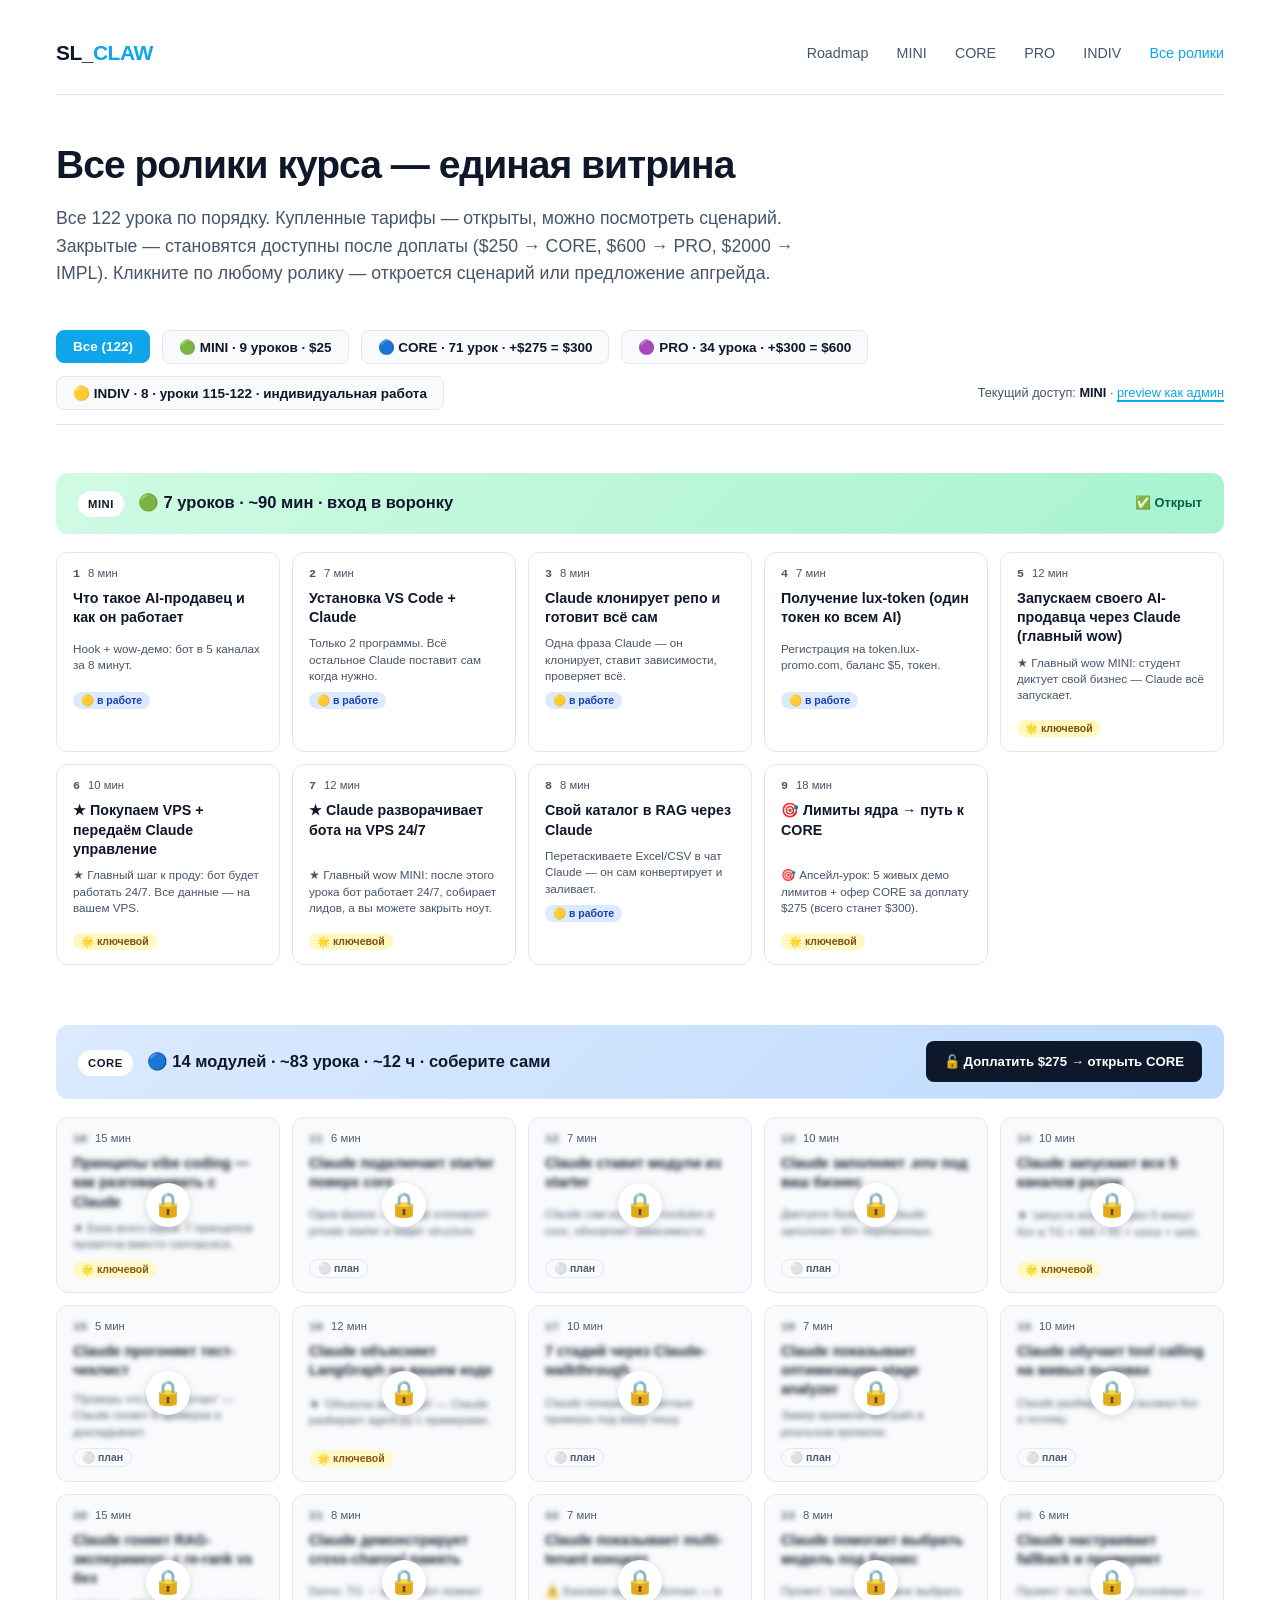
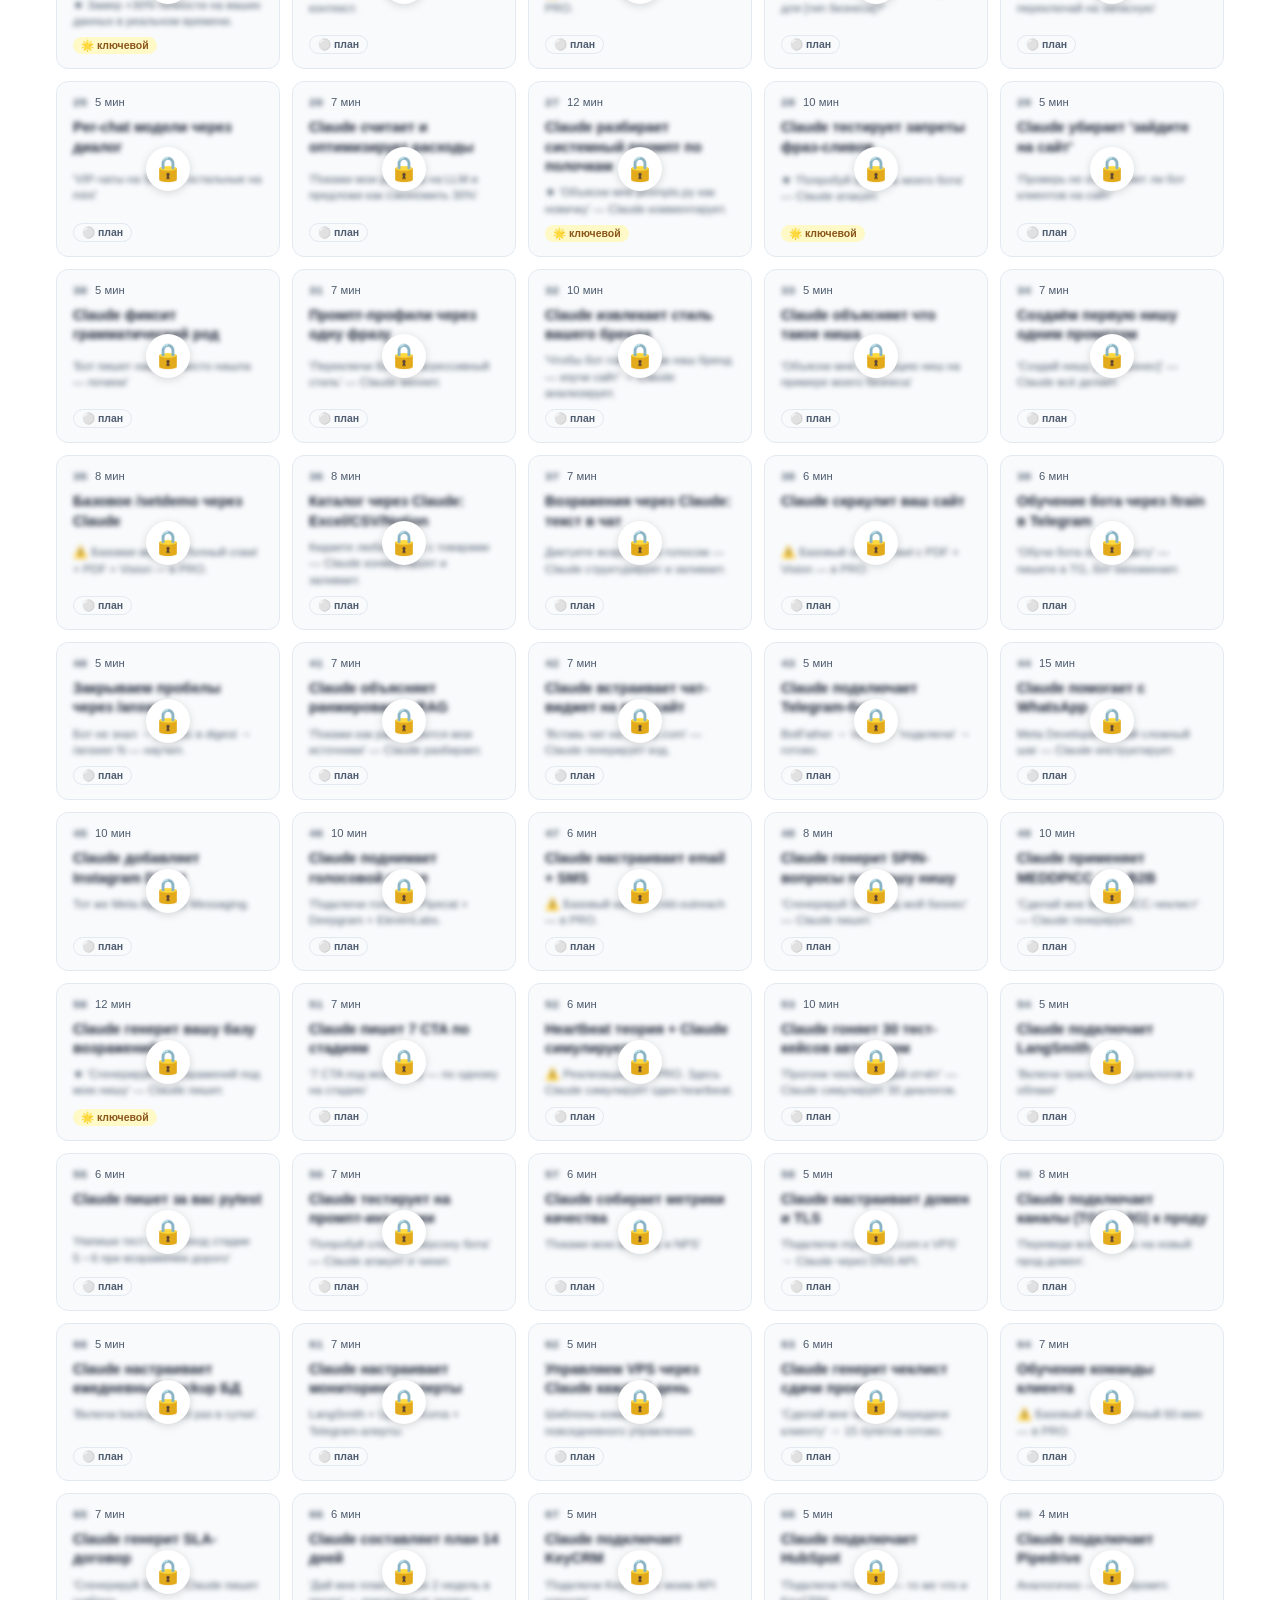
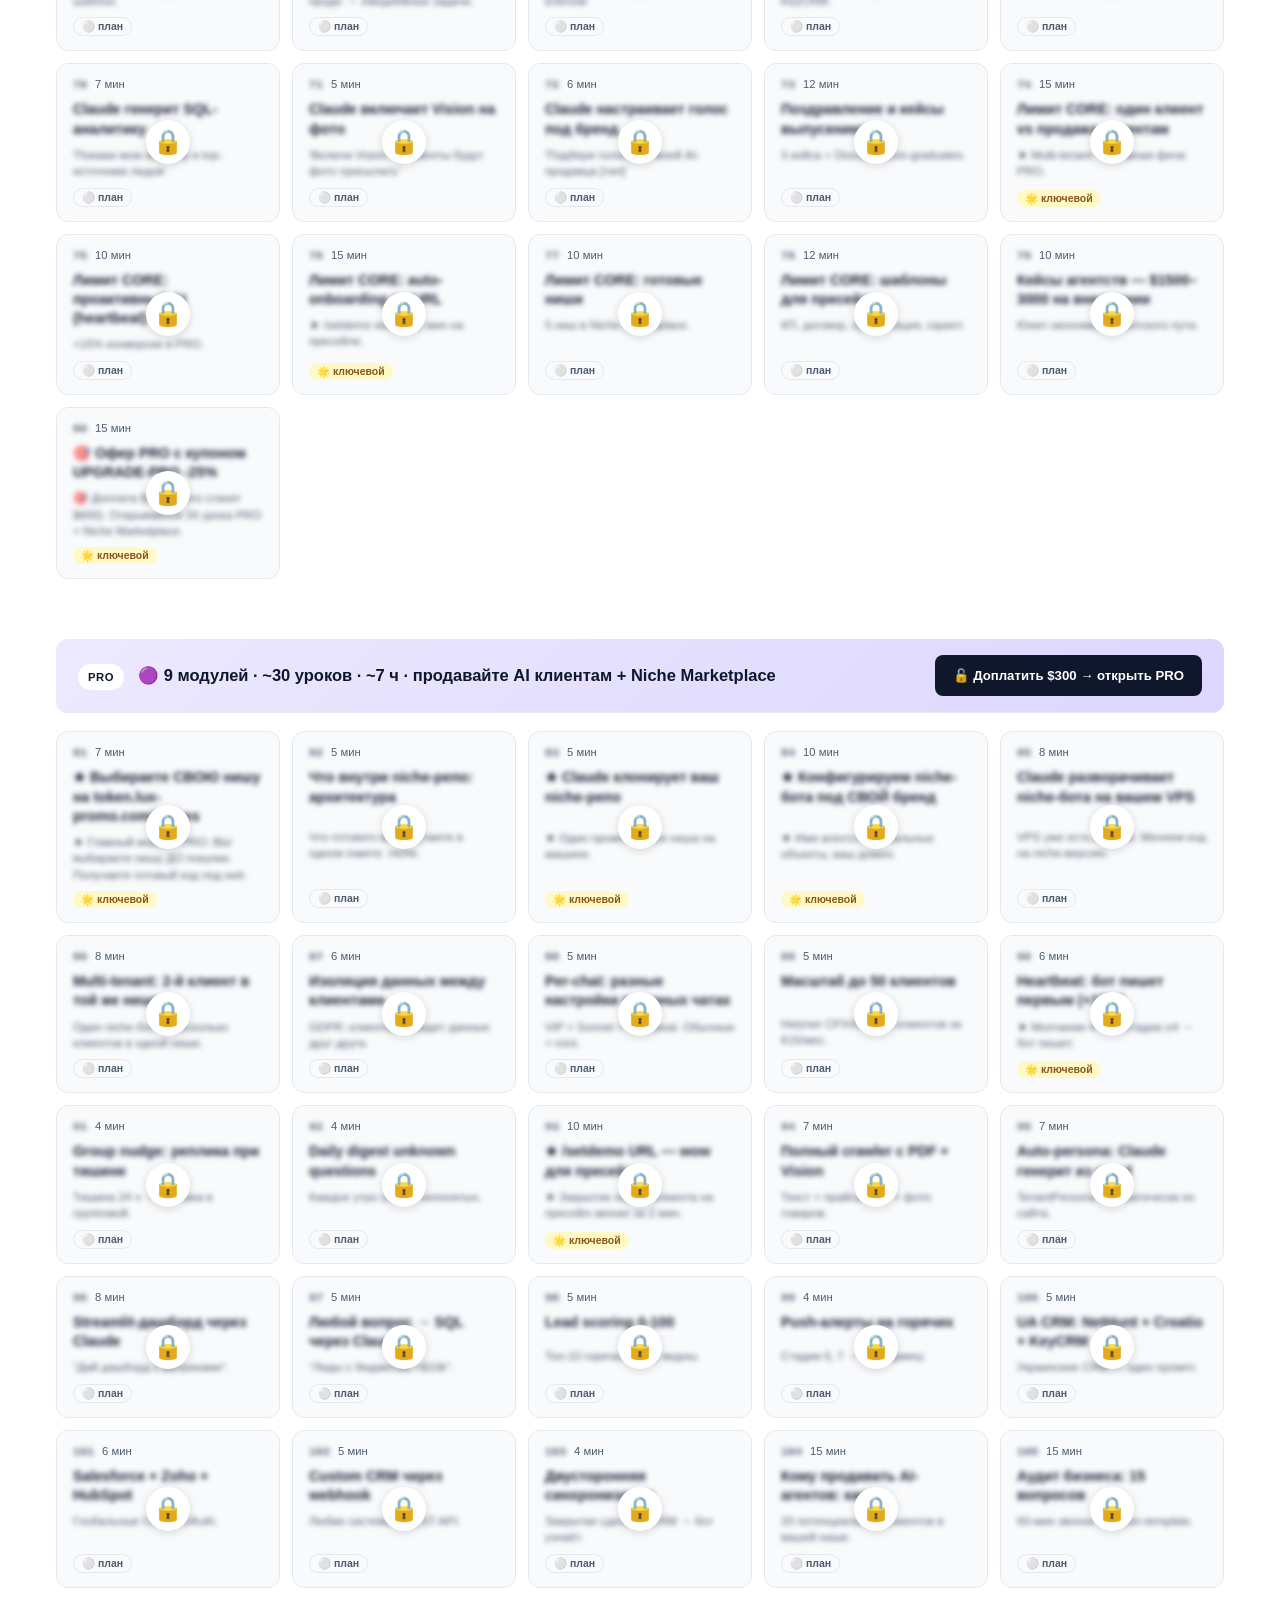
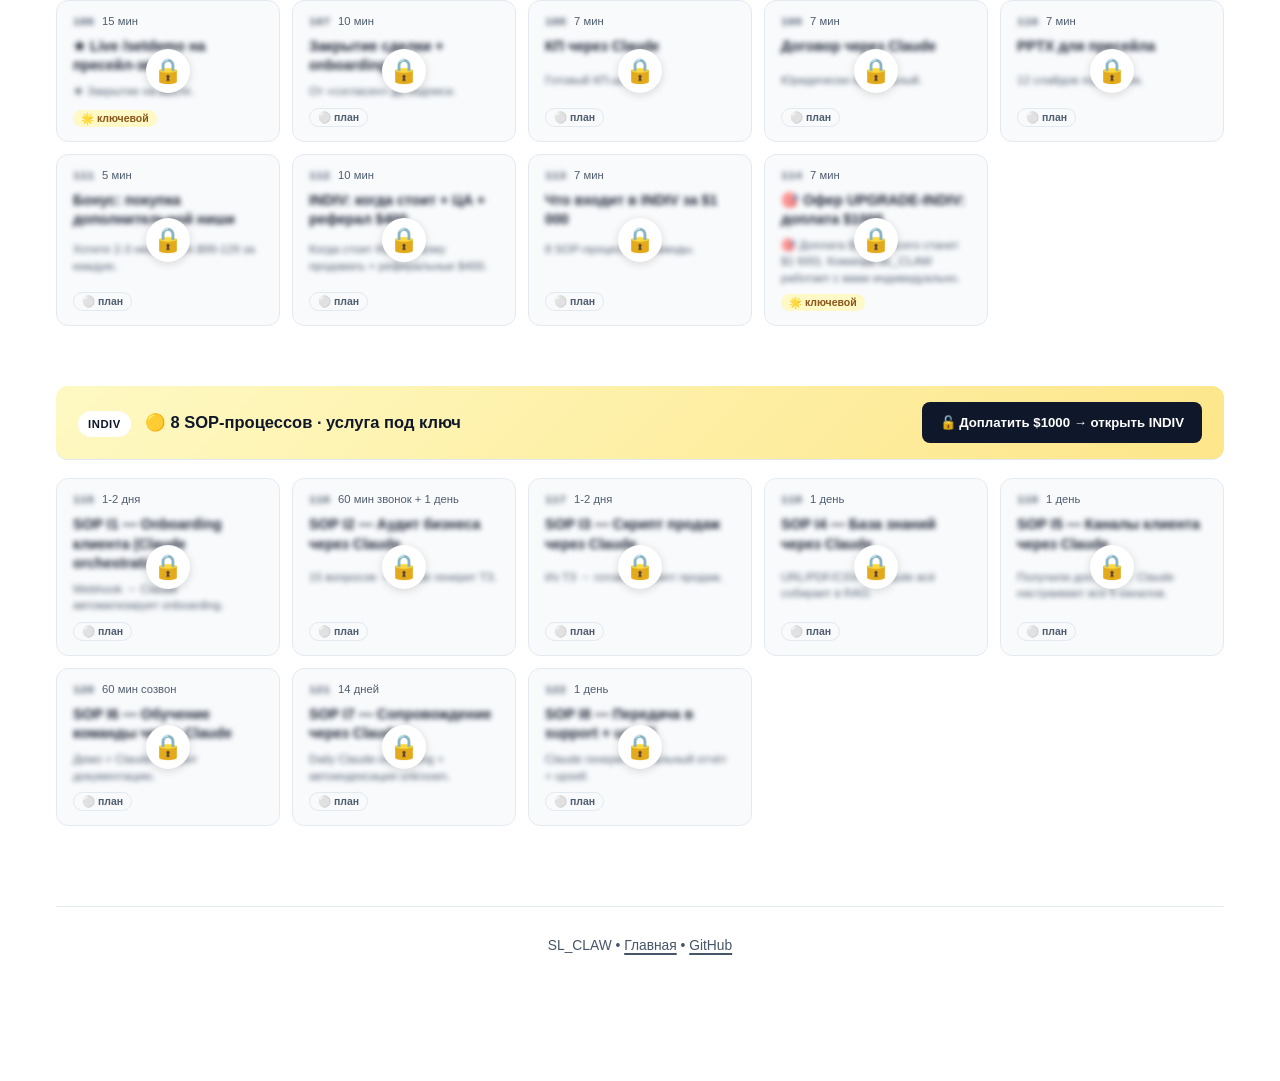
==== commit 2e1cbcd1: "Новая ценовая структура: $25 / $300 (+$275) / $600 (+$300) / $1600 (+$1000). IMPL переименован в IND" ====
--- a/lessons.html
+++ b/lessons.html
@@ -16,7 +16,7 @@
         <a href="tier-mini.html">MINI</a>
         <a href="tier-core.html">CORE</a>
         <a href="tier-pro.html">PRO</a>
-        <a href="tier-impl.html">IMPL</a>
+        <a href="tier-impl.html">INDIV</a>
         <a href="lessons.html" class="active">Все ролики</a>
       </nav>
     </header>
@@ -32,10 +32,10 @@
 
       <div class="lessons-toolbar">
         <button class="filter-btn active" data-filter="all">Все (122)</button>
-        <button class="filter-btn" data-filter="MINI">🟢 MINI · 9 · уроки 1-9</button>
-        <button class="filter-btn" data-filter="CORE">🔵 CORE · 71 · уроки 10-80</button>
-        <button class="filter-btn" data-filter="PRO">🟣 PRO · 34 · уроки 81-114</button>
-        <button class="filter-btn" data-filter="IMPL">🟡 IMPL · 8 · уроки 115-122</button>
+        <button class="filter-btn" data-filter="MINI">🟢 MINI · 9 уроков · $25</button>
+        <button class="filter-btn" data-filter="CORE">🔵 CORE · 71 урок · +$275 = $300</button>
+        <button class="filter-btn" data-filter="PRO">🟣 PRO · 34 урока · +$300 = $600</button>
+        <button class="filter-btn" data-filter="IMPL">🟡 INDIV · 8 · уроки 115-122 · индивидуальная работа</button>
         <span class="stats">Текущий доступ: <strong id="current-tier">MINI</strong> · <a href="#" id="switch-tier">preview как админ</a></span>
       </div>
 
@@ -231,7 +231,7 @@
     "title": "🎯 Лимиты ядра → путь к CORE",
     "duration": "18 мин",
     "status": "featured",
-    "desc": "🎯 Апсейл-урок: 5 живых демо лимитов + офер CORE за доплату $250 (всего станет $275).",
+    "desc": "🎯 Апсейл-урок: 5 живых демо лимитов + офер CORE за доплату $275 (всего станет $300).",
     "goal": "Студент видит что НЕ может core, и почему ровно это решает CORE-курс. Конверсия в апсейл здесь.",
     "show": [
       "лимит 1: подключение WhatsApp в core невозможно (нет переменных)",
@@ -245,7 +245,7 @@
     "say": "Я не буду вас обманывать — на core можно жить. Но если хотите ВСЕРЬЁЗ продавать через AI, нужны ещё 6 вещей. Они все в CORE. Купон UPGRADE-20: $300 → $240 на 7 дней. Не хотите — оставайтесь на core. Это норм.",
     "do": "Смотрит, осмысляет, решает: брать CORE или нет.",
     "result": "На руках купон UPGRADE-20, принимает решение. Конверсия 30%.",
-    "next": "📍 КОНЕЦ MINI. Доплата $250 → открываются уроки 8-81 (CORE)."
+    "next": "📍 КОНЕЦ MINI. Доплата $275 → открываются уроки 10-80 (CORE, $300 итого)."
   },
   {
     "id": "10",
@@ -1635,7 +1635,7 @@
     "title": "🎯 Офер PRO с купоном UPGRADE-PRO -25%",
     "duration": "15 мин",
     "status": "featured",
-    "desc": "🎯 Доплата $600 (всего станет $875). Открываются 34 урока PRO + Niche Marketplace.",
+    "desc": "🎯 Доплата $300 (всего станет $600). Открываются 34 урока PRO + Niche Marketplace.",
     "goal": "Конверсия в PRO. $600 → $450 для CORE-выпускников на 14 дней.",
     "show": [
       "что входит в PRO (полный список)",
@@ -1647,7 +1647,7 @@
     "say": "$600 для всех. Для вас — $450 на 14 дней. Не хотите — оставайтесь на CORE. Это норм.",
     "do": "Принимает решение по PRO.",
     "result": "📍 КОНЕЦ CORE. Доплата $600 → PRO.",
-    "next": "📍 КОНЕЦ CORE. Доплата $600 → уроки 82-115 (PRO)."
+    "next": "📍 КОНЕЦ CORE. Доплата $300 → уроки 81-114 (PRO, $600 итого)."
   },
   {
     "id": "81",
@@ -2223,15 +2223,15 @@
     "say": "Не нужно покупать новый PRO. Доп.ниши — разовые $79-129.",
     "do": "Покупка доп.ниши.",
     "result": "2 ниши.",
-    "next": "следующий — IMPL"
+    "next": "следующий — INDIV"
   },
   {
     "id": "112",
     "tier": "PRO",
-    "title": "IMPL: когда стоит + ЦА + реферал $400",
+    "title": "INDIV: когда стоит + ЦА + реферал $400",
     "duration": "10 мин",
     "status": "planned",
-    "desc": "Когда стоит IMPL + кому продавать + реферальные $400.",
+    "desc": "Когда стоит INDIV + кому продавать + реферальные $400.",
     "goal": "Студент знает когда направлять в IMPL.",
     "show": [
       "self vs SL-CLAW делает",
@@ -2239,15 +2239,15 @@
       "реферальная схема: PRO направляет → 20% от $2000 = $400 в карман",
       "видео-кейсы агентств которые получают $5k/мес от рефералов"
     ],
-    "say": "Каждый направленный в IMPL = $400 в ваш карман.",
+    "say": "Каждый направленный в INDIV = $400 в ваш карман.",
     "do": "Понимает + считает реф-доход.",
     "result": "Готов направлять.",
-    "next": "следующий — что входит в IMPL"
+    "next": "следующий — что входит в INDIV"
   },
   {
     "id": "113",
     "tier": "PRO",
-    "title": "Что входит в IMPL за $2 000",
+    "title": "Что входит в INDIV за $1 000",
     "duration": "7 мин",
     "status": "planned",
     "desc": "8 SOP-процессов команды.",
@@ -2257,7 +2257,7 @@
       "длительность: 1-2 недели",
       "что делает SL-CLAW vs клиент"
     ],
-    "say": "$2000 = 30 ч работы команды + 14 дней сопровождения.",
+    "say": "$1000 = 30 ч работы команды + 14 дней сопровождения.",
     "do": "Понимает.",
     "result": "Знает оффер.",
     "next": "следующий — финальный офер"
@@ -2265,21 +2265,22 @@
   {
     "id": "114",
     "tier": "PRO",
-    "title": "🎯 Офер UPGRADE-IMPL: доплата $2000",
+    "title": "🎯 Офер UPGRADE-INDIV: доплата $1000",
     "duration": "7 мин",
     "status": "featured",
-    "desc": "🎯 Доплата $2000 (всего станет $2 875).",
+    "desc": "🎯 Доплата $1 000 (всего станет $1 600). Команда SL_CLAW работает с вами индивидуально.",
     "goal": "Конверсия PRO → IMPL.",
     "show": [
-      "доплата $2000 → IMPL",
-      "рассрочка 50/50",
+      "доплата $1000 → INDIV (индивидуальная работа с командой)",
+      "рассрочка 50/50 — $500 сейчас + $500 через 14 дней",
+      "что входит: 8 SOP-процессов команды, 1-2 недели работы, 14 дней сопровождения",
       "Q&A типичных «а вдруг не получится»",
       "гарантия 30 дней"
     ],
-    "say": "$2000 — команда из 4 человек делает за вас 1-2 недели.",
+    "say": "$1000 доплата = команда из 4 человек делает за вас 1-2 недели. Это в 2 раза дешевле чем нанять подрядчика.",
     "do": "Принимает решение.",
-    "result": "📍 КОНЕЦ PRO. Доплата $2000 → IMPL.",
-    "next": "📍 КОНЕЦ PRO. Доплата $2000 → IMPL: команда внедряет за вас."
+    "result": "📍 КОНЕЦ PRO. Доплата $1000 → INDIV.",
+    "next": "📍 КОНЕЦ PRO. Доплата $1000 → INDIV: команда работает с вами индивидуально."
   },
   {
     "id": "115",
@@ -2450,36 +2451,36 @@
         price: 25,
         upgradeFrom: null,
         cumulativePrice: 25,
-        unlockNext: "Доплата $250 → CORE открыт",
-        nextTierUpgradePrice: 250,
+        unlockNext: "Доплата $275 → CORE открыт",
+        nextTierUpgradePrice: 275,
         nextTierName: "CORE",
         color: "mini",
       },
       CORE: {
         name: "CORE",
-        price: 250, // upgrade price from MINI
+        price: 275,
         upgradeFrom: "MINI",
-        cumulativePrice: 275,
-        unlockNext: "Доплата $600 → PRO открыт",
-        nextTierUpgradePrice: 600,
+        cumulativePrice: 300,
+        unlockNext: "Доплата $300 → PRO открыт",
+        nextTierUpgradePrice: 300,
         nextTierName: "PRO",
         color: "core",
       },
       PRO: {
         name: "PRO",
-        price: 600,
+        price: 300,
         upgradeFrom: "CORE",
-        cumulativePrice: 875,
-        unlockNext: "Доплата $2000 → IMPL открыт",
-        nextTierUpgradePrice: 2000,
-        nextTierName: "IMPL",
+        cumulativePrice: 600,
+        unlockNext: "Доплата $1000 → INDIV открыт",
+        nextTierUpgradePrice: 1000,
+        nextTierName: "INDIV",
         color: "pro",
       },
       IMPL: {
-        name: "IMPL",
-        price: 2000,
+        name: "INDIV",
+        price: 1000,
         upgradeFrom: "PRO",
-        cumulativePrice: 2875,
+        cumulativePrice: 1600,
         unlockNext: null,
         nextTierUpgradePrice: null,
         nextTierName: null,
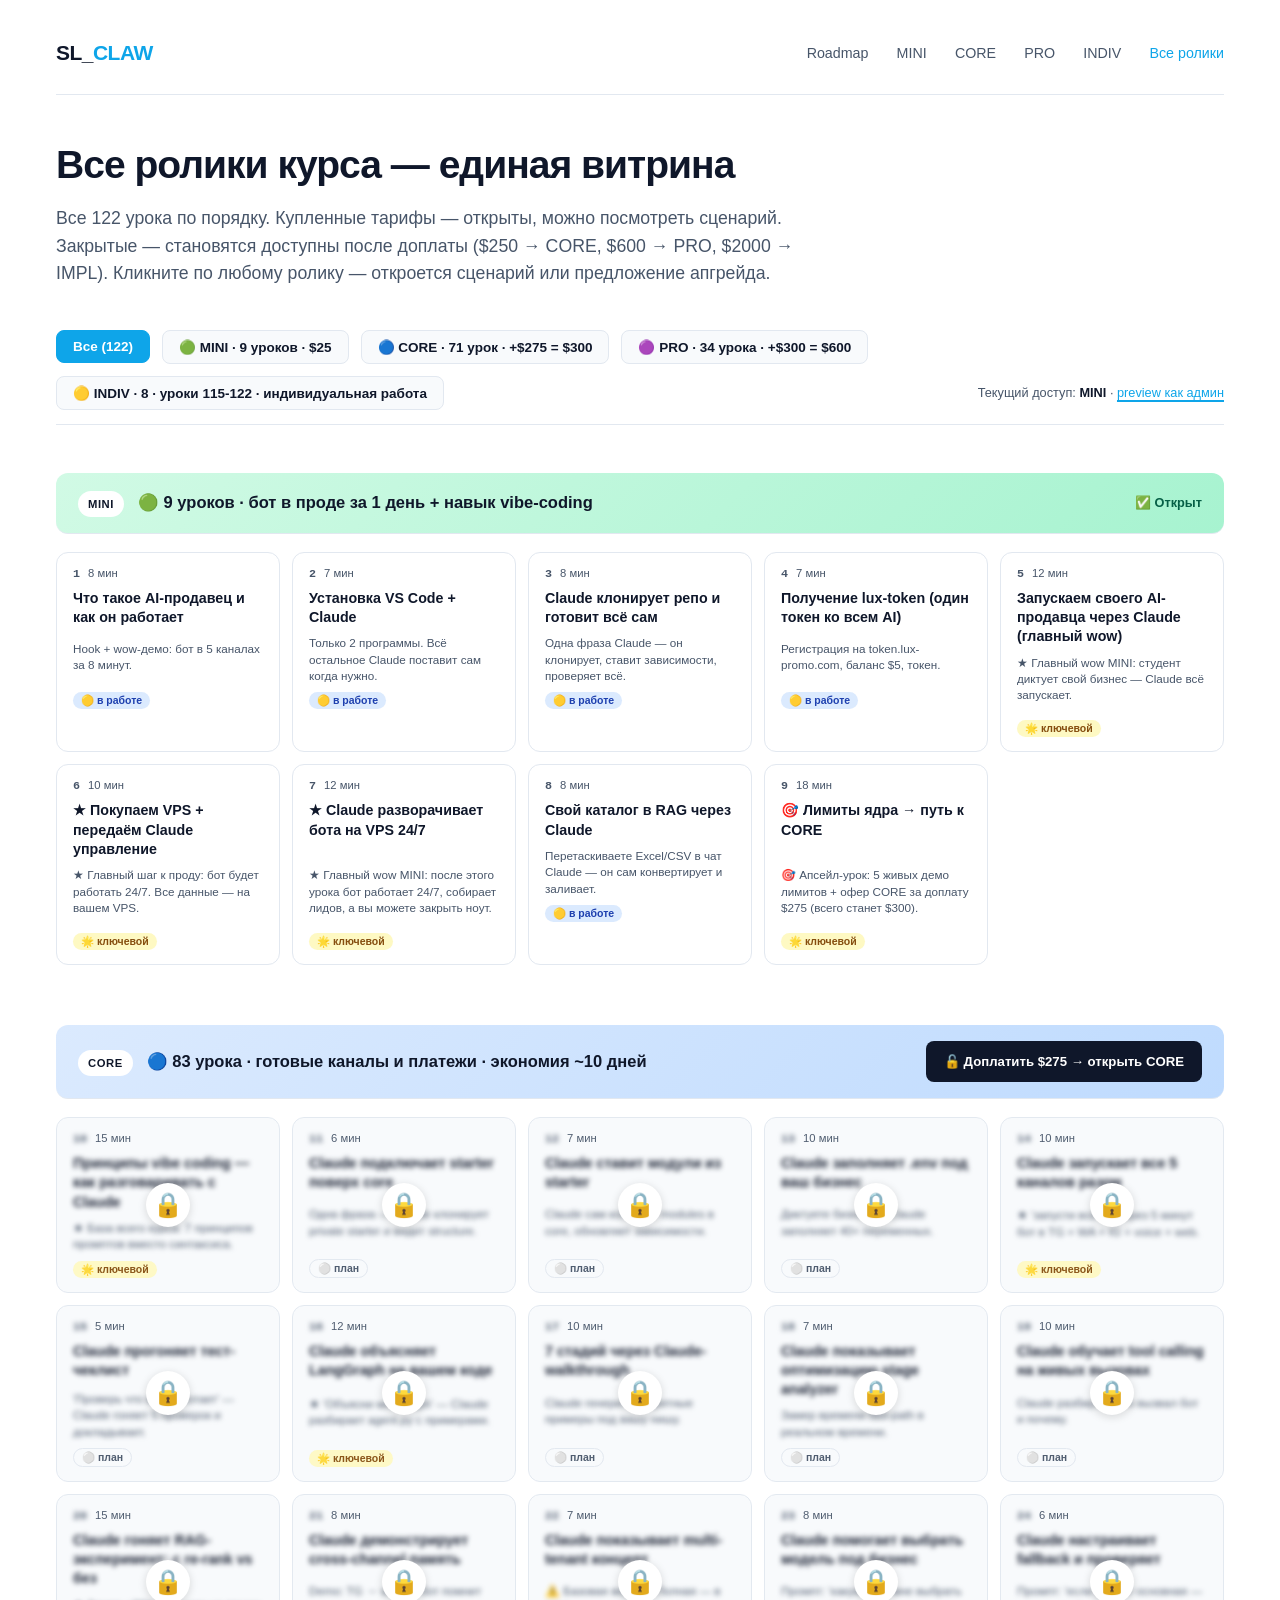
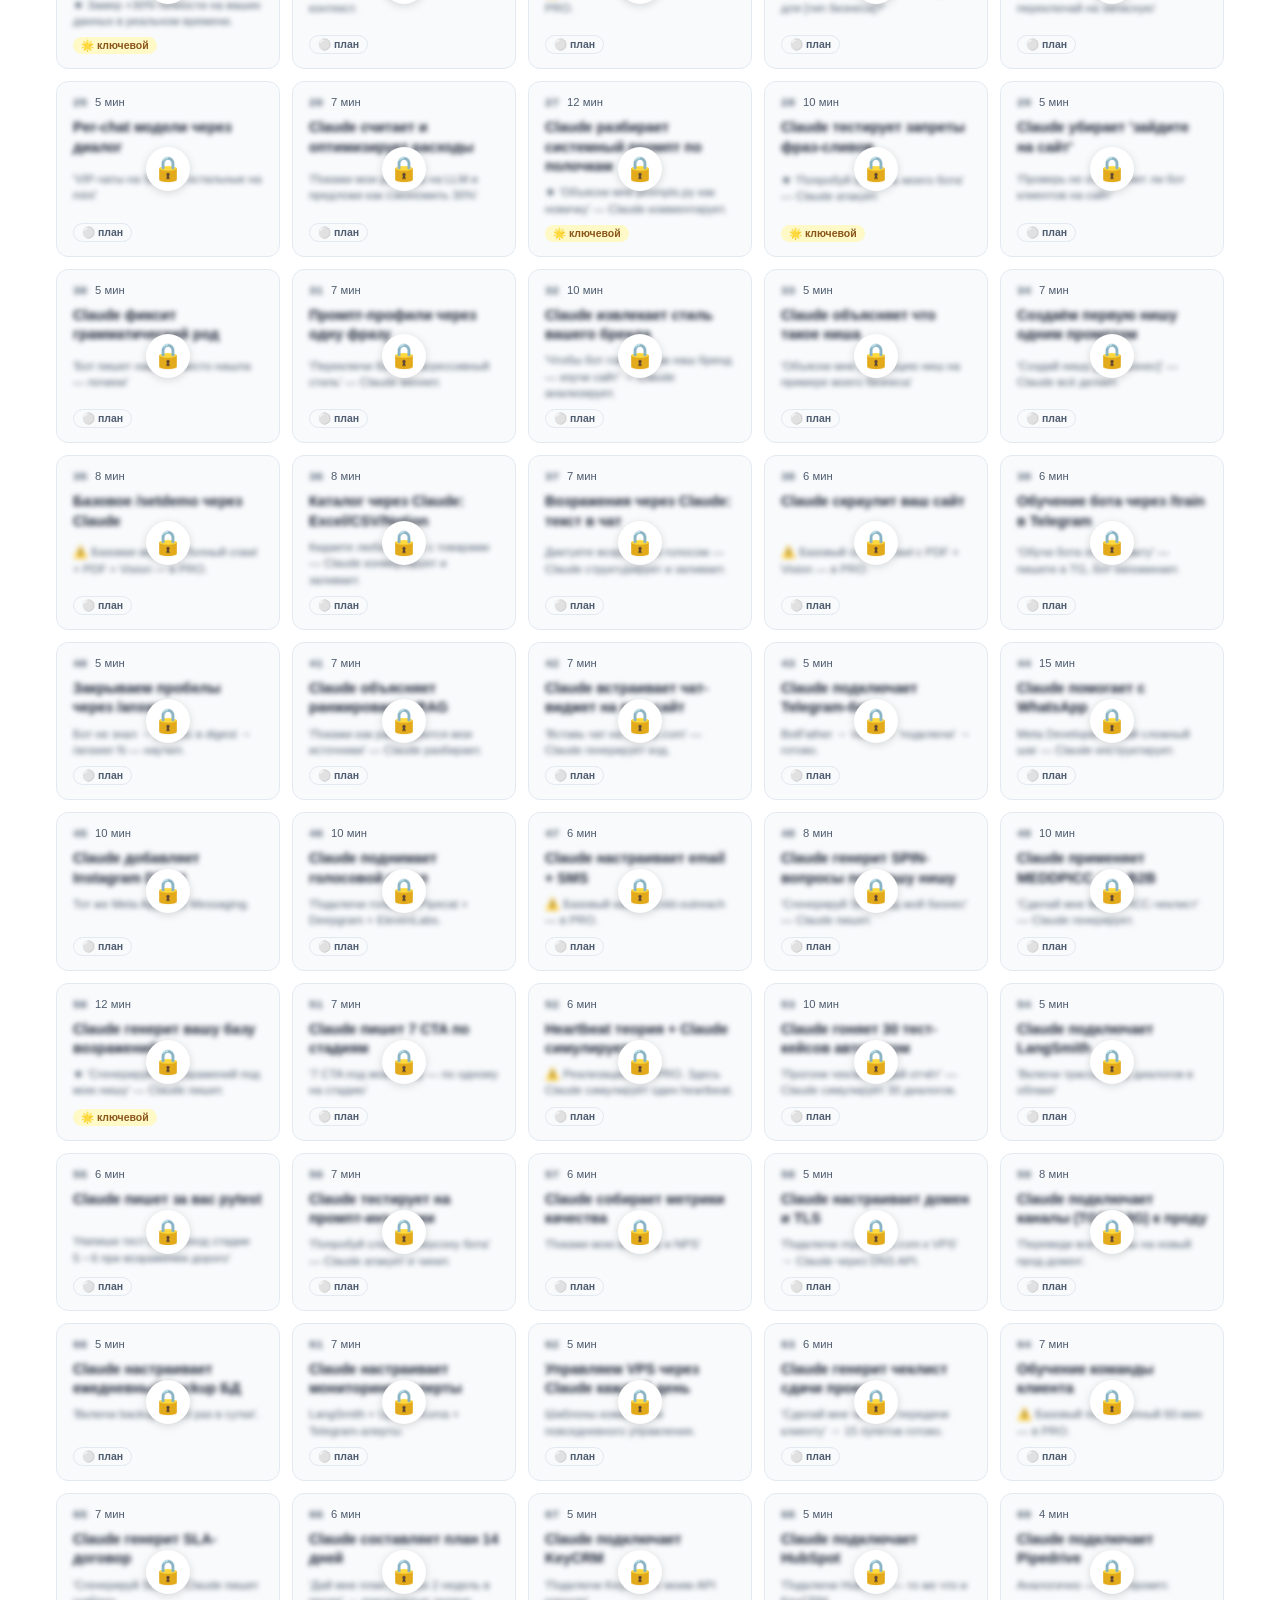
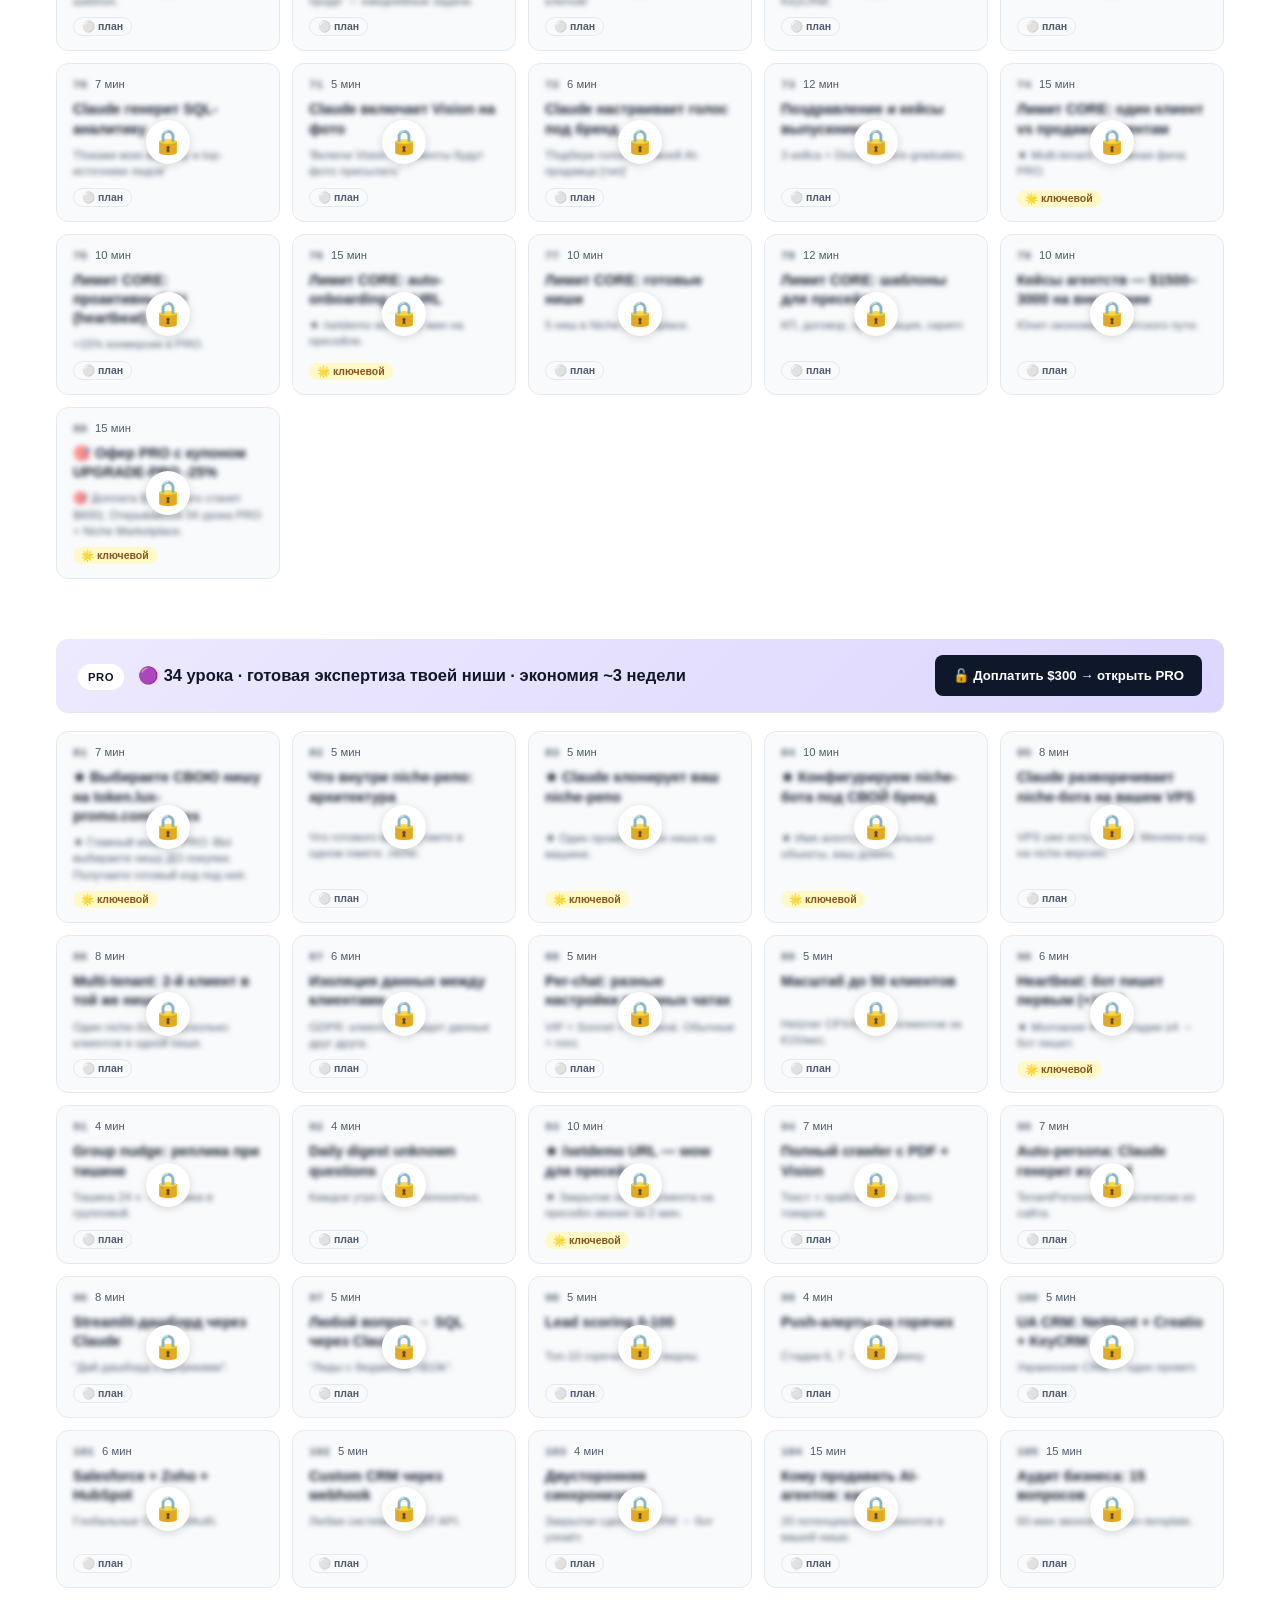
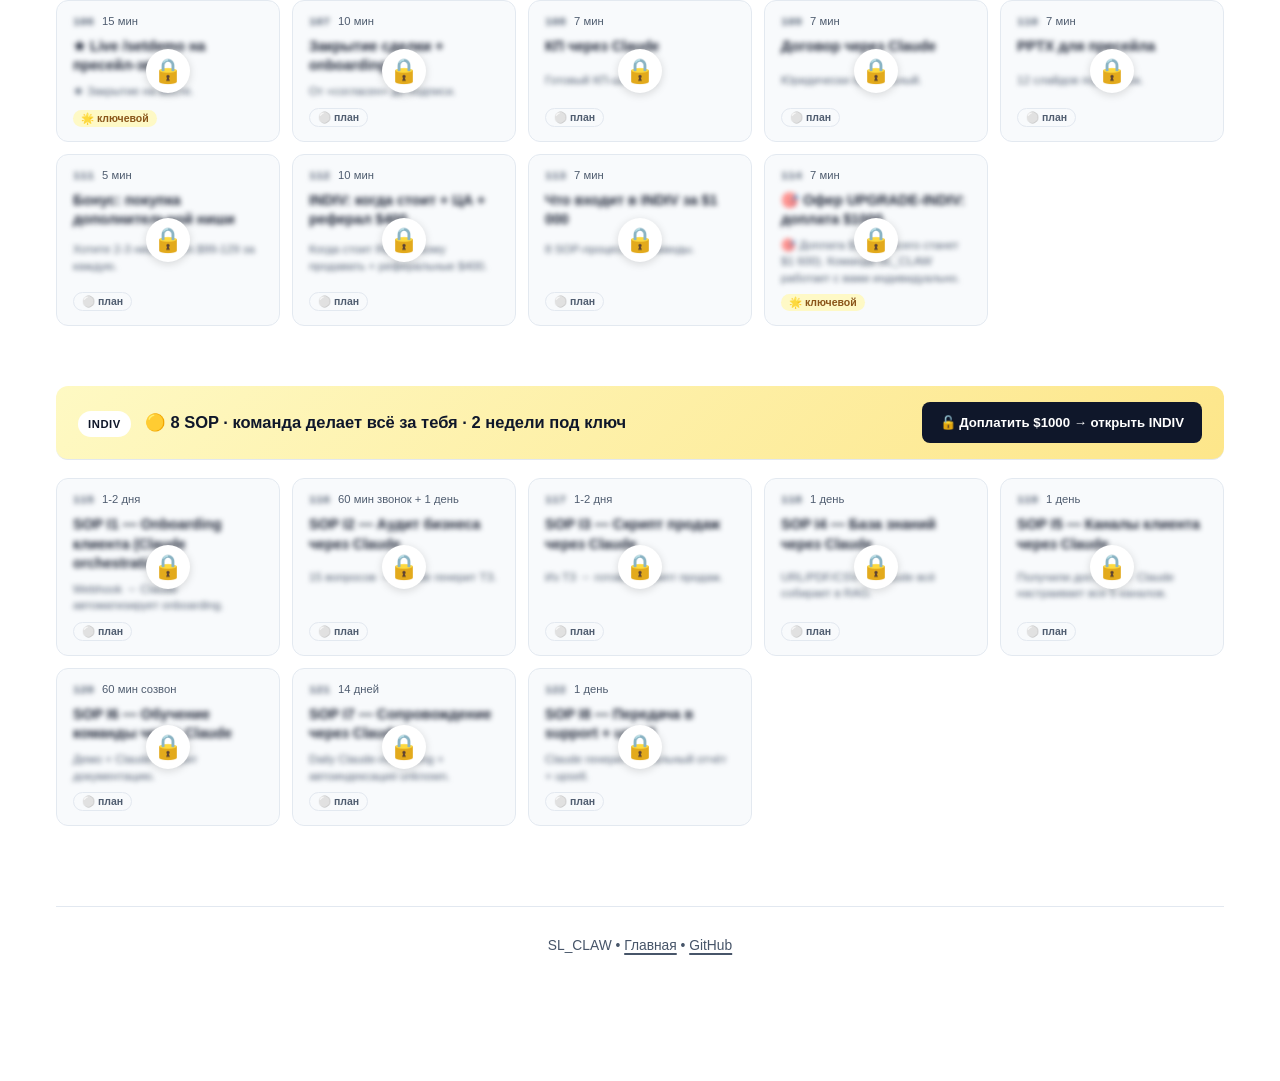
==== commit 843975d6: "Переписаны тарифы под концепцию "разные покупатели + апгрейд по лестнице" Главное: - 4 тарифа = 4 са" ====
--- a/lessons.html
+++ b/lessons.html
@@ -2490,10 +2490,10 @@
 
     const TIER_ORDER = ["MINI", "CORE", "PRO", "IMPL"];
     const TIER_DESC = {
-      MINI: "🟢 7 уроков · ~90 мин · вход в воронку",
-      CORE: "🔵 14 модулей · ~83 урока · ~12 ч · соберите сами",
-      PRO: "🟣 9 модулей · ~30 уроков · ~7 ч · продавайте AI клиентам + Niche Marketplace",
-      IMPL: "🟡 8 SOP-процессов · услуга под ключ",
+      MINI: "🟢 9 уроков · бот в проде за 1 день + навык vibe-coding",
+      CORE: "🔵 83 урока · готовые каналы и платежи · экономия ~10 дней",
+      PRO: "🟣 34 урока · готовая экспертиза твоей ниши · экономия ~3 недели",
+      IMPL: "🟡 8 SOP · команда делает всё за тебя · 2 недели под ключ",
     };
 
     // Текущий доступ пользователя (хранится в localStorage)
@@ -2663,29 +2663,30 @@
 
       const features = {
         CORE: [
-          "Все 83 урока CORE открываются последовательно",
-          "Private repo sl-claw/starter (модули WhatsApp, Voice, Stripe)",
-          "Готовые скрипты SPIN/MEDDPICC/возражений",
-          "Полная инструкция деплоя на VPS",
-          "Discord канал #core-students",
-          "6 месяцев бесплатных обновлений",
+          "⏱ Что экономишь: ~10 дней вечерней возни с API",
+          "Готовые каналы: WhatsApp Business, Instagram DM, голос (STT/TTS)",
+          "Платежи в чате: Wayforpay, LiqPay, Monobank — подключи аккаунт и работает",
+          "Распознавание фото от клиента (Vision)",
+          "Postgres CRM с воронкой (вместо локального SQLite из MINI)",
+          "Профессиональные промпты + база возражений (50+ типовых)",
+          "Private repo sl-claw/starter — открывается через GitHub Team",
         ],
         PRO: [
-          "Все 30 уроков PRO открываются после CORE",
-          "🆕 Niche Marketplace: 5 готовых ниш (real estate, construction, ecommerce, services, edu)",
-          "CLI sl-claw niche install/export — одна команда ставит нишу в инстанс",
-          "Multi-tenant (1 сервер = 50 клиентов)",
-          "Heartbeat (+15% конверсии)",
-          "Шаблоны для пресейла: КП, договор, презентация",
-          "2 групповых разбора в месяц с sales-coach",
+          "⏱ Что экономишь: ~3 недели исследования ниши + код multi-tenant",
+          "🎯 Готовая база знаний под одну из 10 ниш (real estate, ecommerce, clinics, services, b2b…)",
+          "Persona + 50 типичных объекций + скрипты, собранные по интервью с экспертами ниши",
+          "CRM-интеграция, специфичная для ниши (Bitrix для риэлторов, WooCommerce для магазинов и т.д.)",
+          "Multi-tenant: 1 сервер = N клиентов (если строишь агентство)",
+          "Проактивные сообщения, передача оператору, A/B промптов",
+          "Шаблоны для продажи AI-продавцов своим клиентам (КП, договор)",
         ],
         IMPL: [
-          "Все 8 SOP-процессов IMPL",
-          "Полное внедрение SL-CLAW под ключ для вашего бизнеса",
-          "Аккаунт-менеджер на полставки",
-          "14 дней личного сопровождения",
-          "Private GitHub fork под ваш бренд",
-          "Опциональный support $300/$800/мес",
+          "⏱ Что экономишь: 2 недели своего времени — даже с PRO ты возишься сам",
+          "Команда SL-CLAW делает всё за тебя: аудит → скрипт → база знаний → запуск",
+          "60-минутная установочная сессия со мной лично",
+          "14 дней сопровождения после запуска (правки промптов, тюнинг)",
+          "Private GitHub fork под твой бренд",
+          "Готово через 1-2 недели от оплаты — ты только продаёшь",
         ],
       };
 
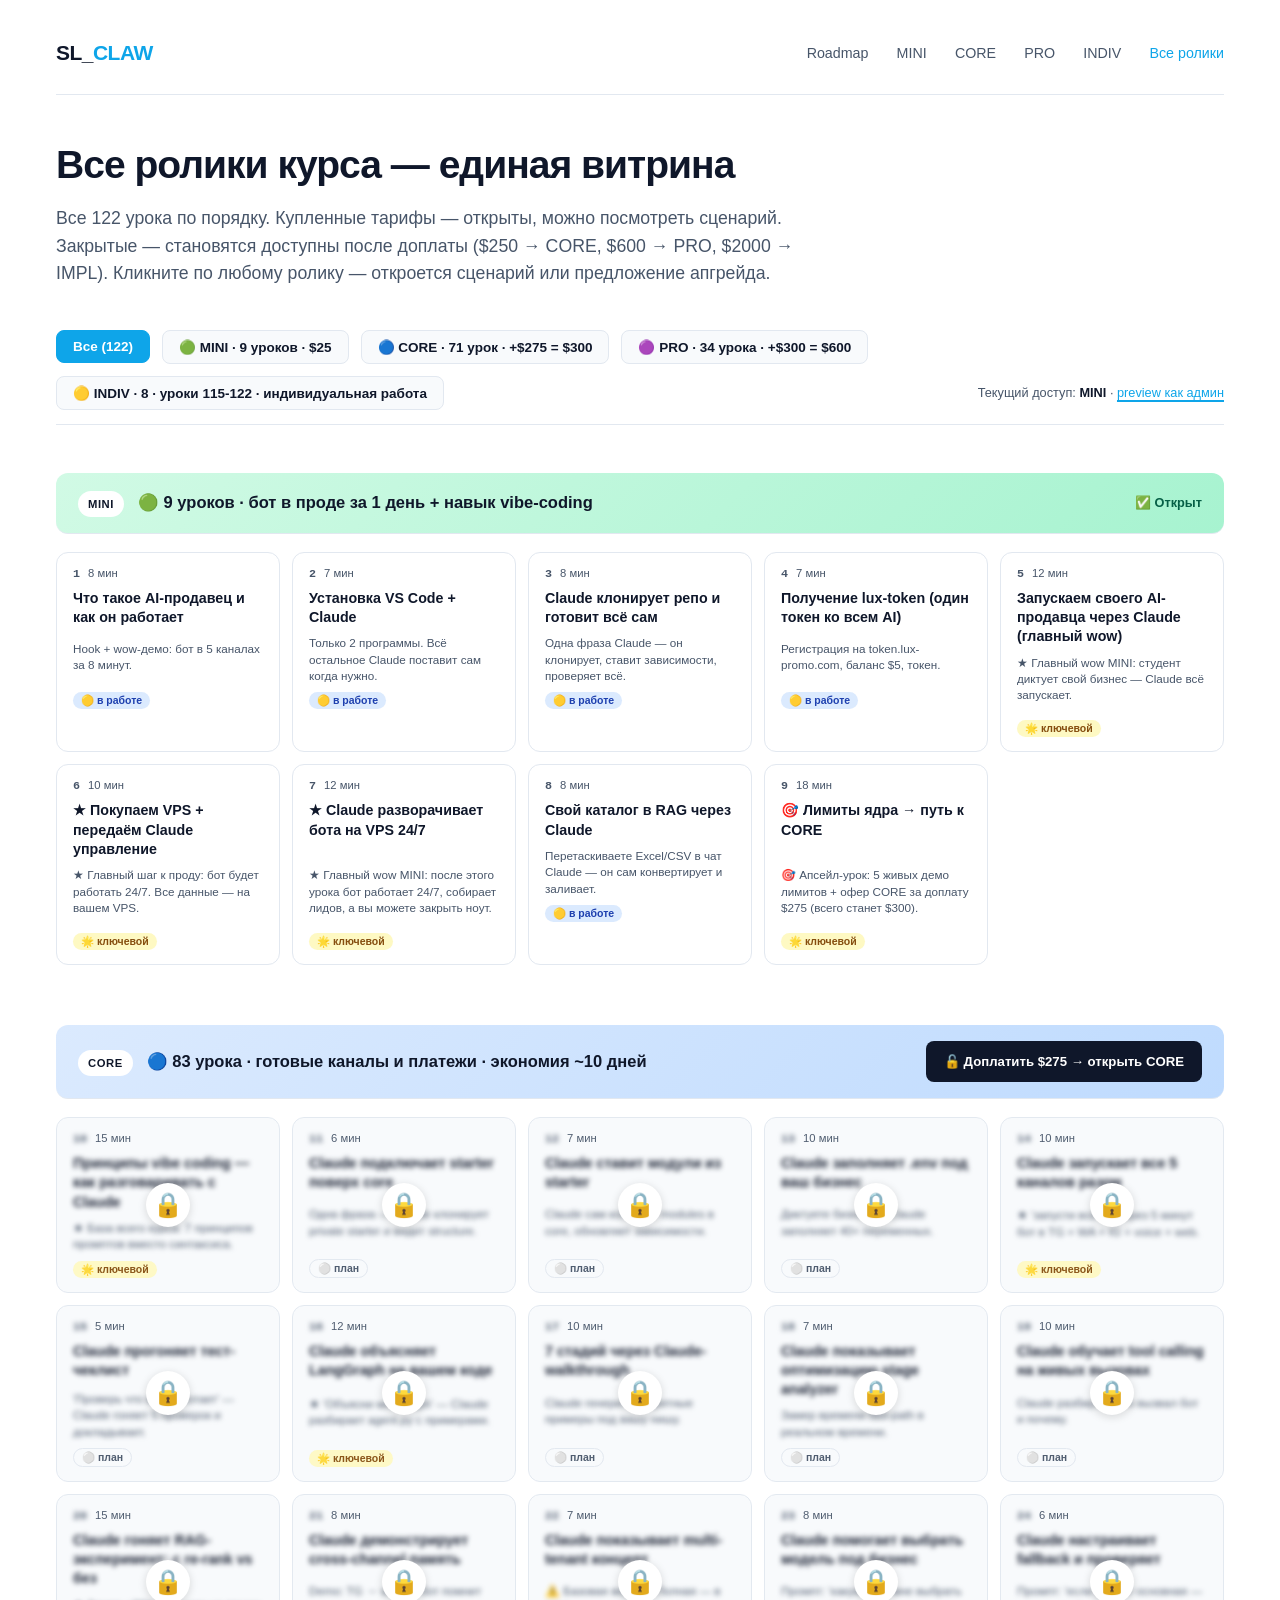
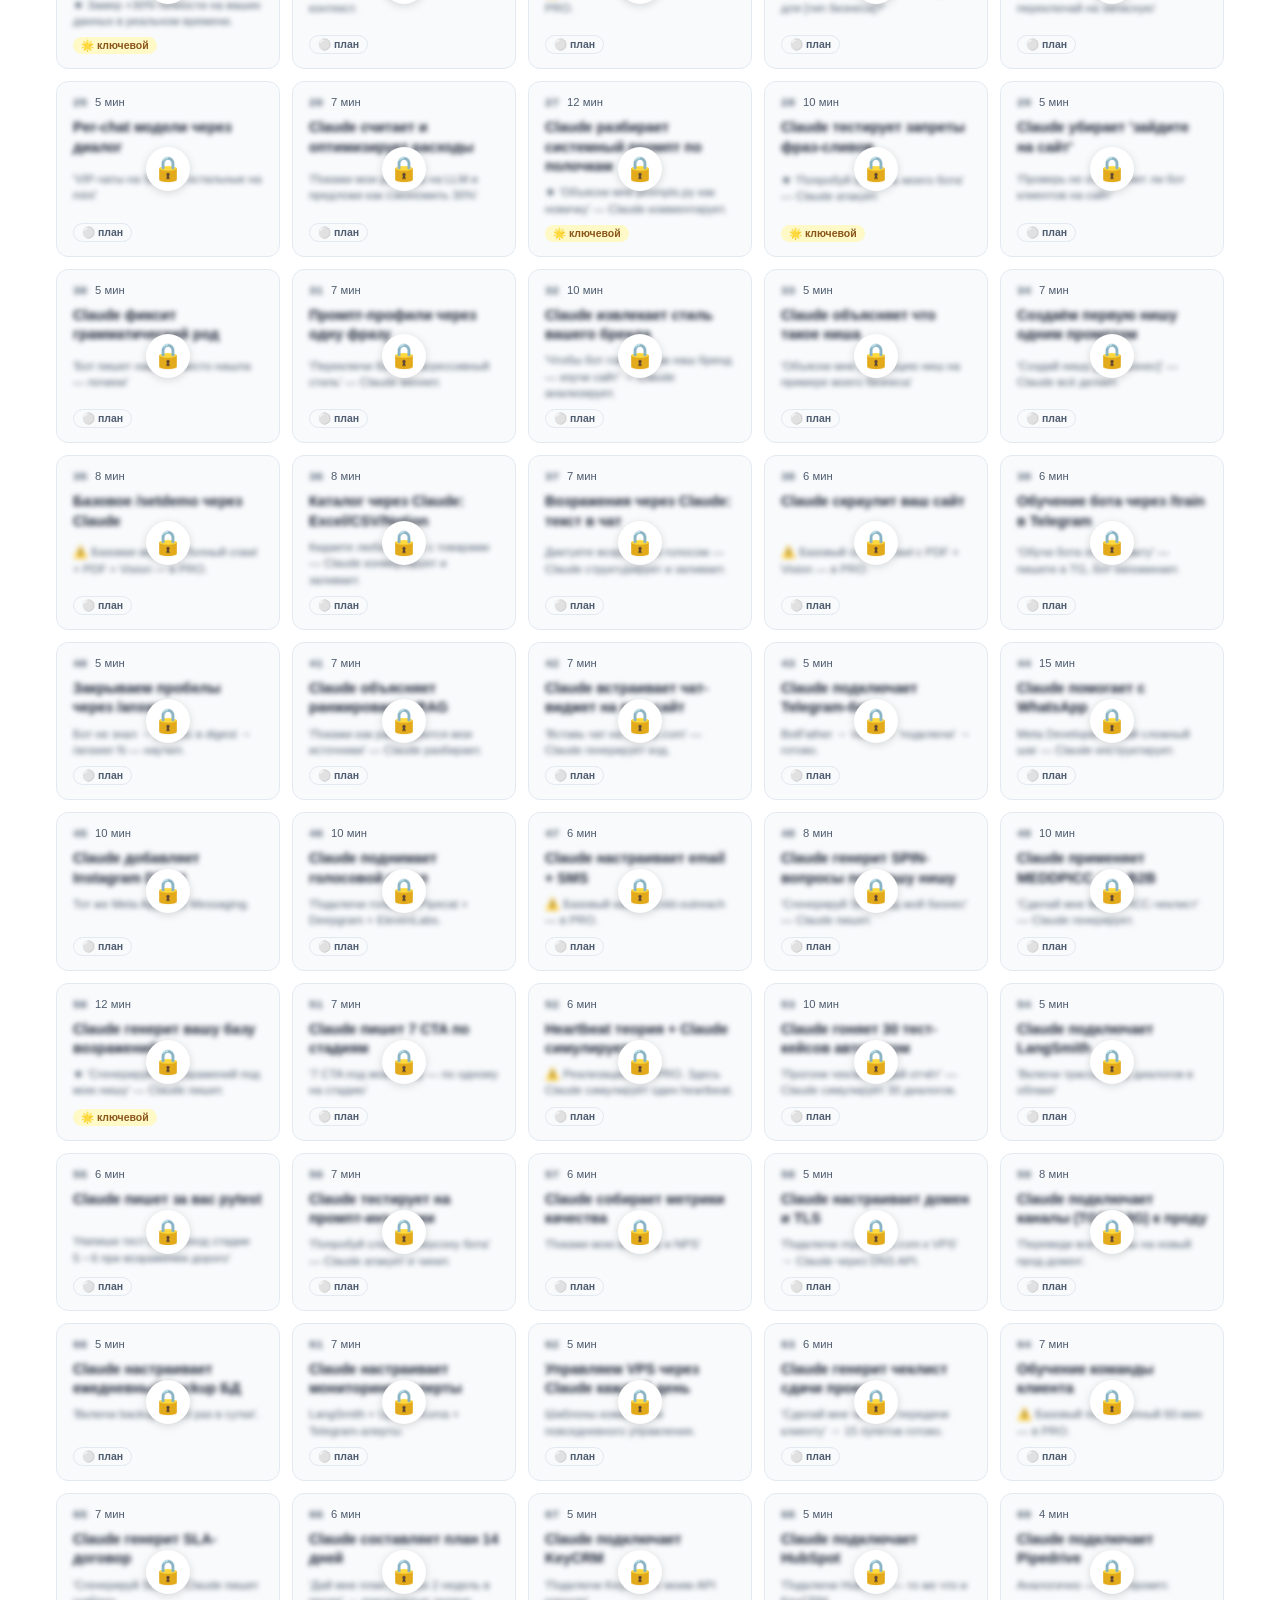
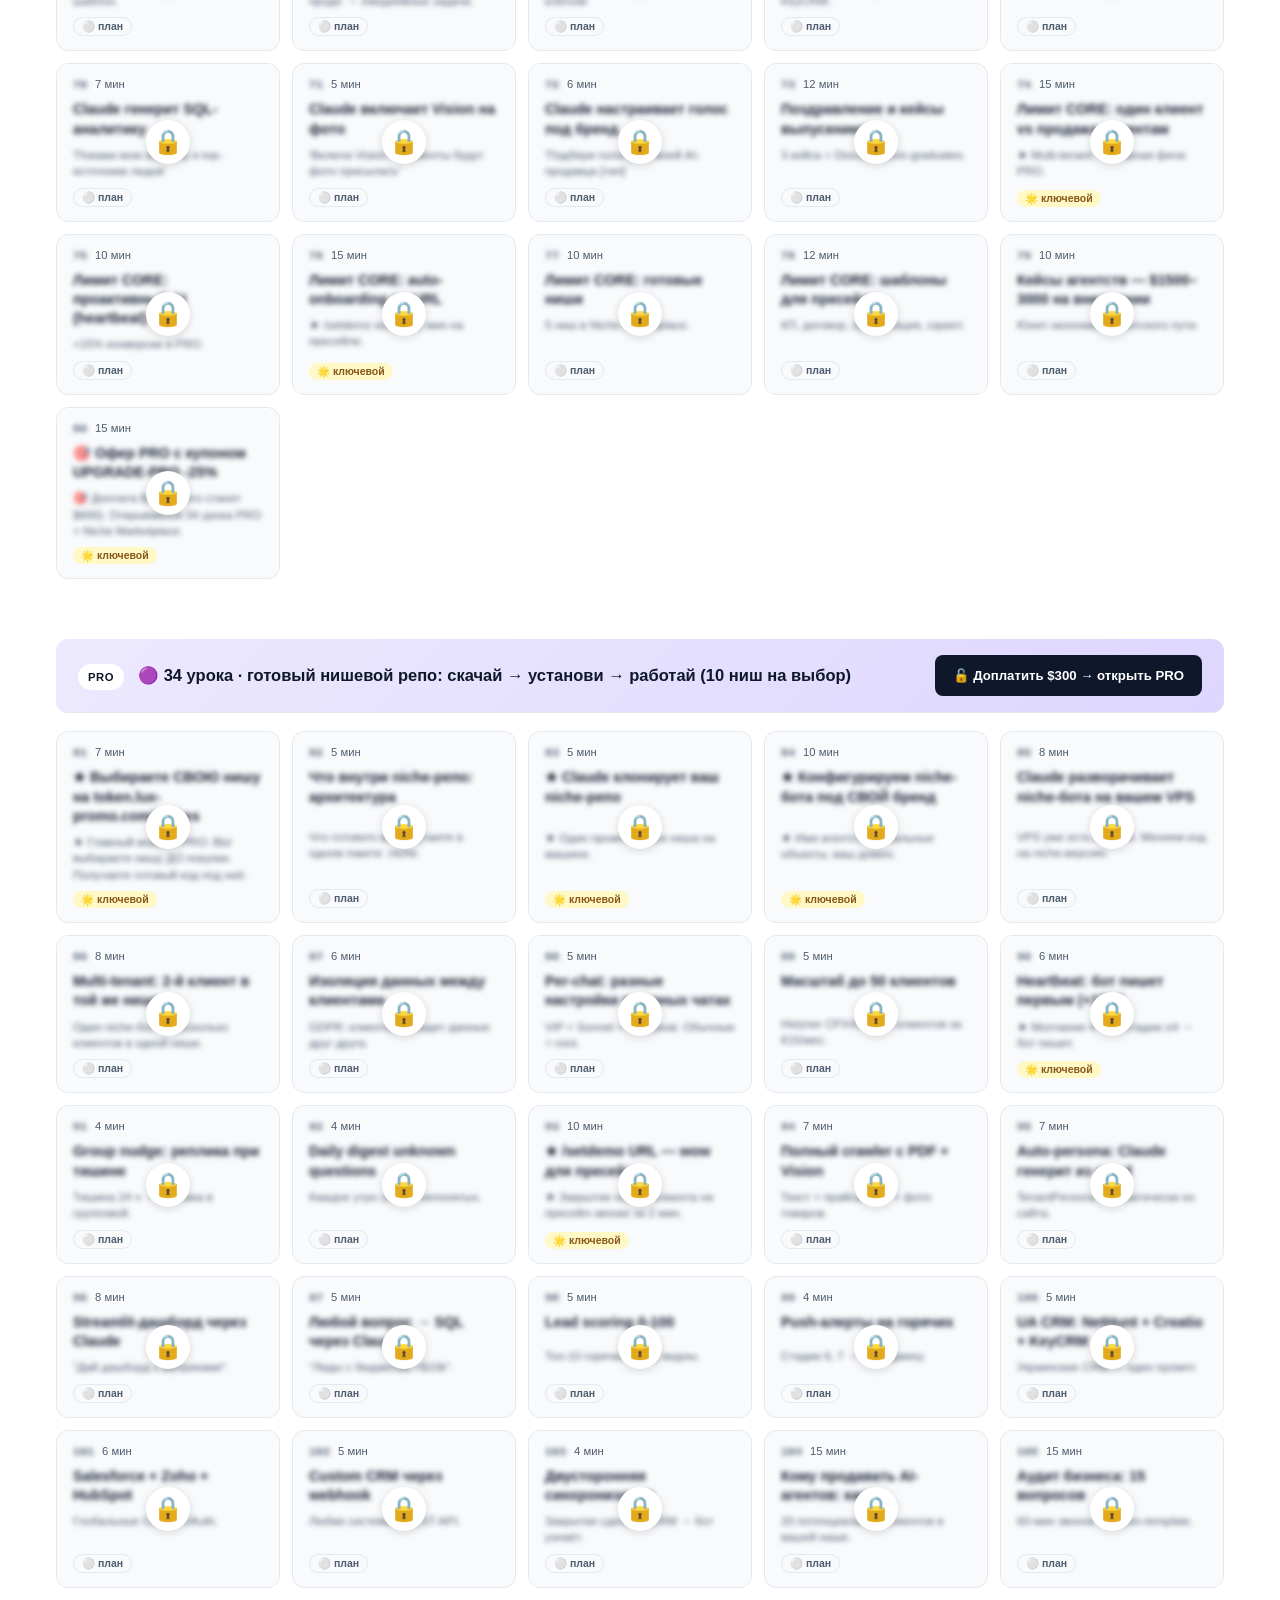
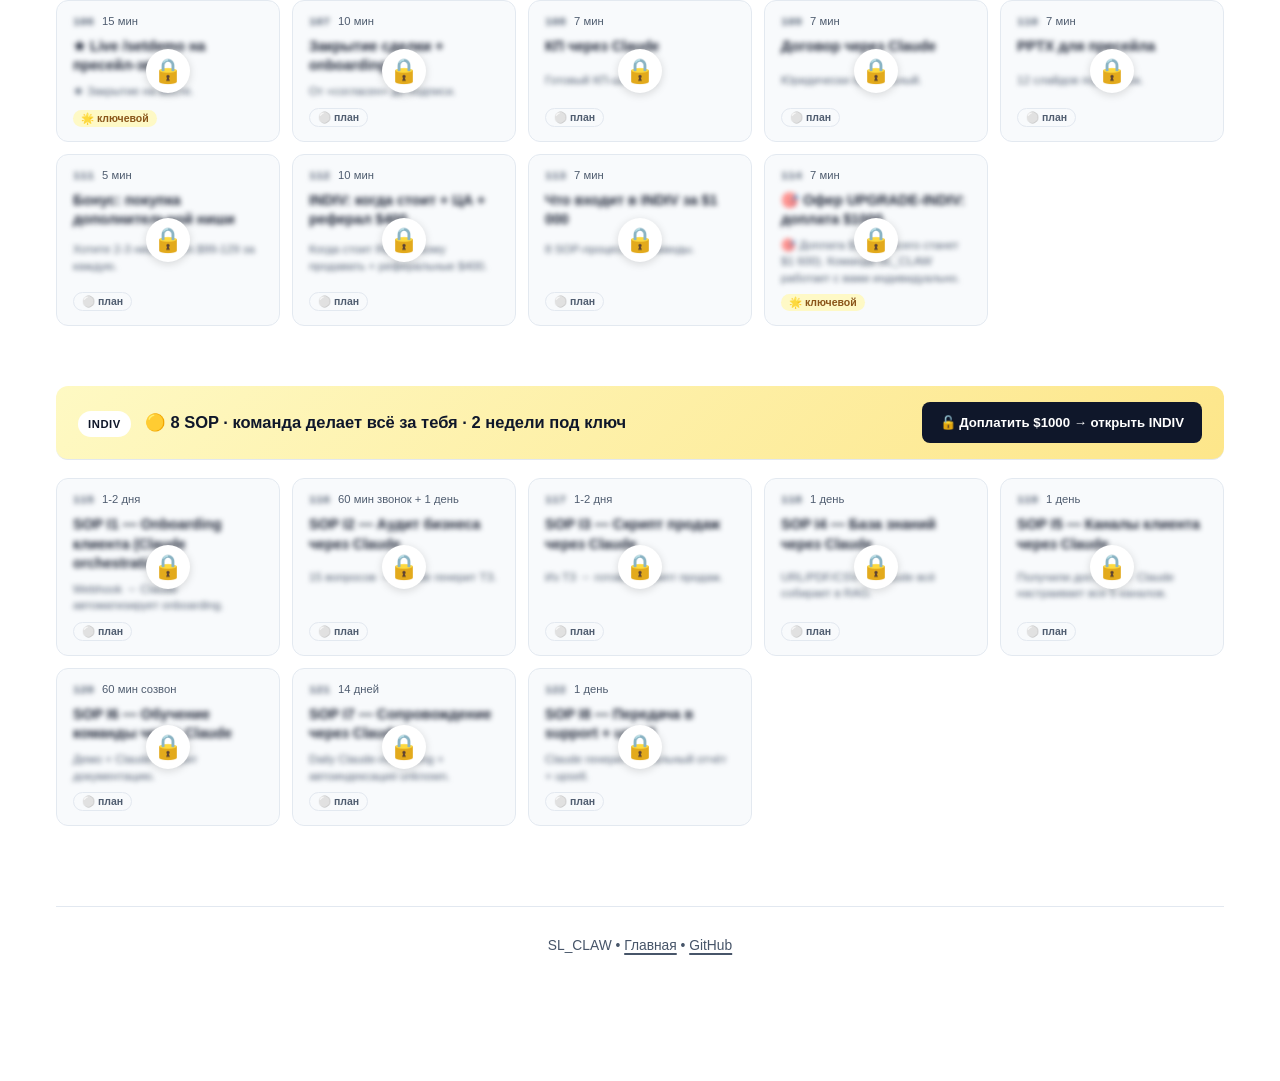
==== commit f6bde4d9: "PRO переписан: МЫ наполняем нишевые репо, клиент скачивает и ставит как MINI Главная мысль концепции" ====
--- a/lessons.html
+++ b/lessons.html
@@ -2492,7 +2492,7 @@
     const TIER_DESC = {
       MINI: "🟢 9 уроков · бот в проде за 1 день + навык vibe-coding",
       CORE: "🔵 83 урока · готовые каналы и платежи · экономия ~10 дней",
-      PRO: "🟣 34 урока · готовая экспертиза твоей ниши · экономия ~3 недели",
+      PRO: "🟣 34 урока · готовый нишевой репо: скачай → установи → работай (10 ниш на выбор)",
       IMPL: "🟡 8 SOP · команда делает всё за тебя · 2 недели под ключ",
     };
 
@@ -2672,13 +2672,15 @@
           "Private repo sl-claw/starter — открывается через GitHub Team",
         ],
         PRO: [
-          "⏱ Что экономишь: ~3 недели исследования ниши + код multi-tenant",
-          "🎯 Готовая база знаний под одну из 10 ниш (real estate, ecommerce, clinics, services, b2b…)",
-          "Persona + 50 типичных объекций + скрипты, собранные по интервью с экспертами ниши",
-          "CRM-интеграция, специфичная для ниши (Bitrix для риэлторов, WooCommerce для магазинов и т.д.)",
-          "Multi-tenant: 1 сервер = N клиентов (если строишь агентство)",
-          "Проактивные сообщения, передача оператору, A/B промптов",
-          "Шаблоны для продажи AI-продавцов своим клиентам (КП, договор)",
+          "📦 Концепция: МЫ заранее наполнили нишевые репо экспертизой — ты скачиваешь и работаешь",
+          "🎯 10 ниш на выбор (real estate, e-com, clinics, services, edu, b2b, beauty, restaurants, saas, construction)",
+          "👤 Persona ниши + 50 объекций + скрипты собраны нашей командой по интервью с экспертами",
+          "🔌 Готовые интеграции ниши (Bitrix24, WooCommerce, 1С Медицина, Yclients, HubSpot)",
+          "📋 Шаблоны нишевых документов (КП, договор, информированное согласие, смета, прайс)",
+          "🚀 Workflow как в MINI: клонируй → меняй бренд → грузи каталог → запуск. 1 час до прода",
+          "🔁 Нужен новый бот для другого бизнеса? Повторяешь установку — ∞ инсталляций",
+          "🔄 Регулярные апдейты ниш (новые законы, новые объекции, новые интеграции)",
+          "🔐 Закрытое сообщество + 2 групповых разбора/мес + прямой контакт с CTO (<24 ч)",
         ],
         IMPL: [
           "⏱ Что экономишь: 2 недели своего времени — даже с PRO ты возишься сам",
